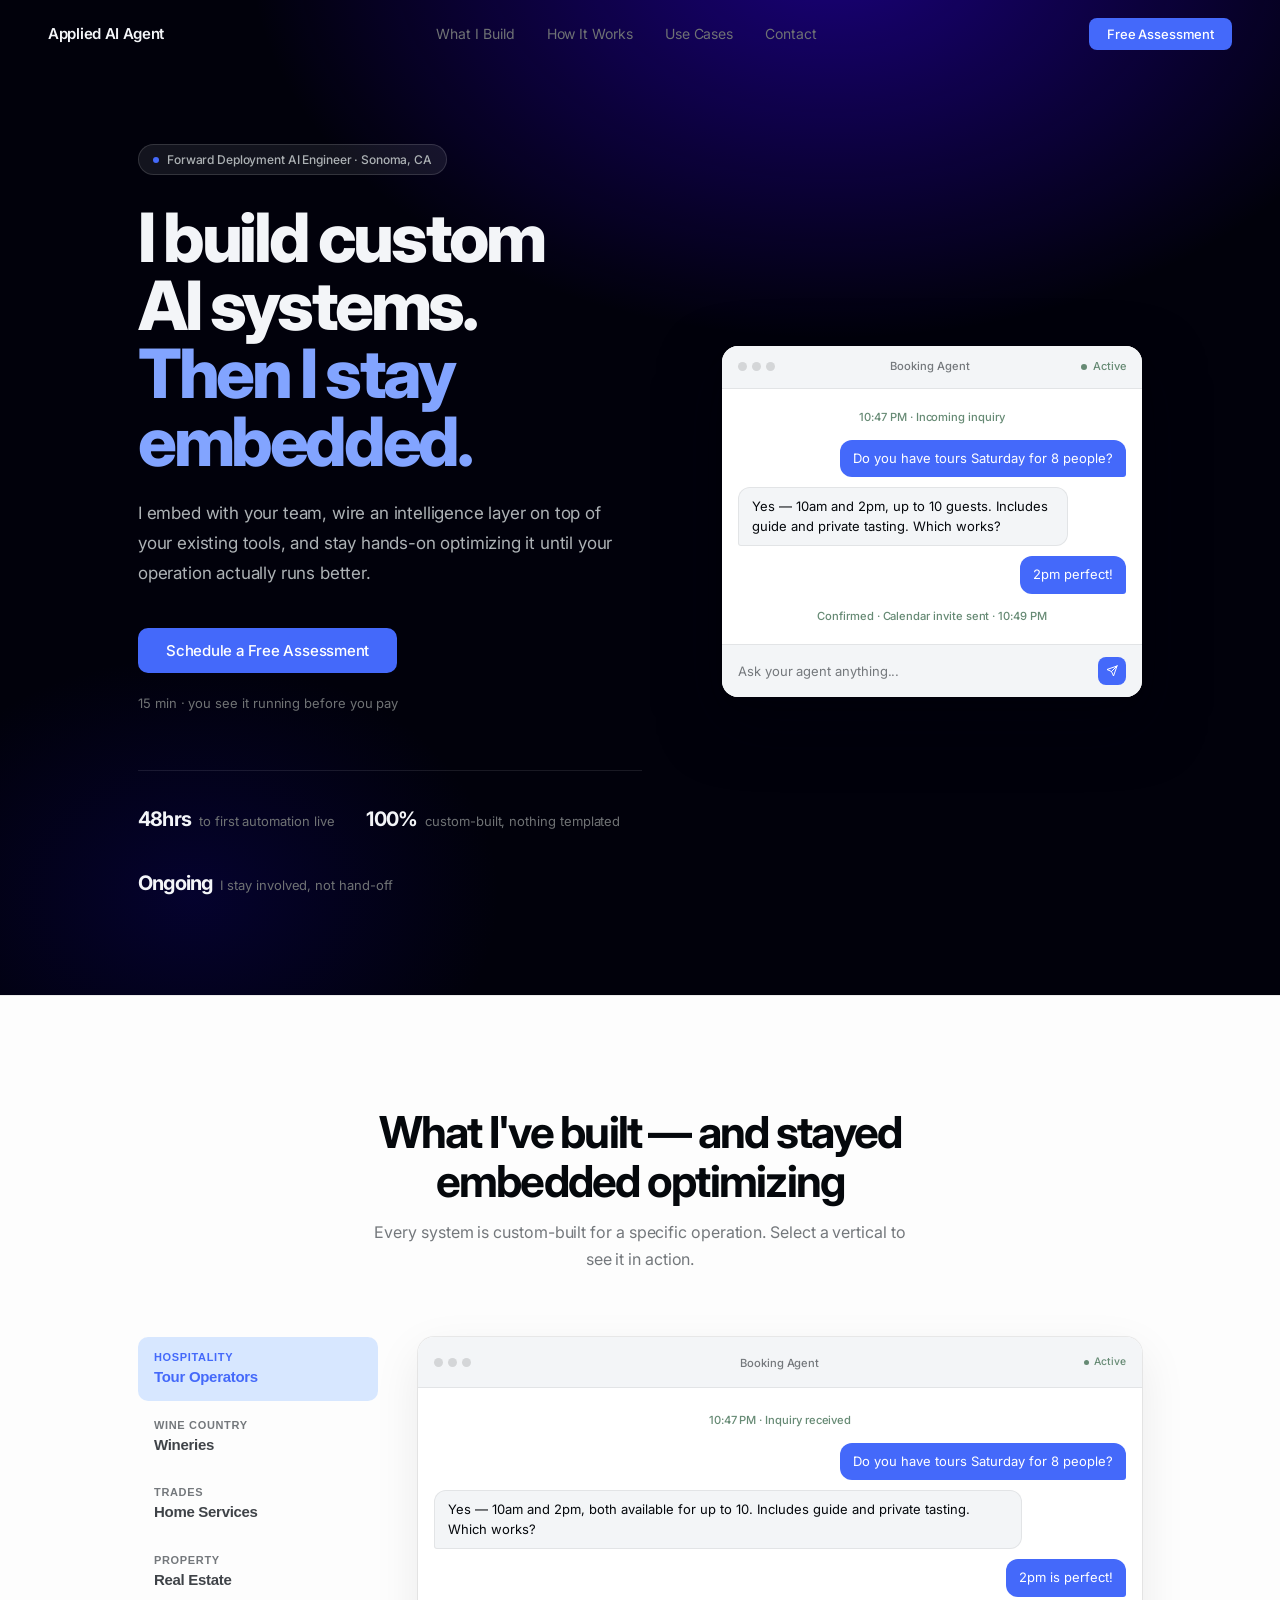
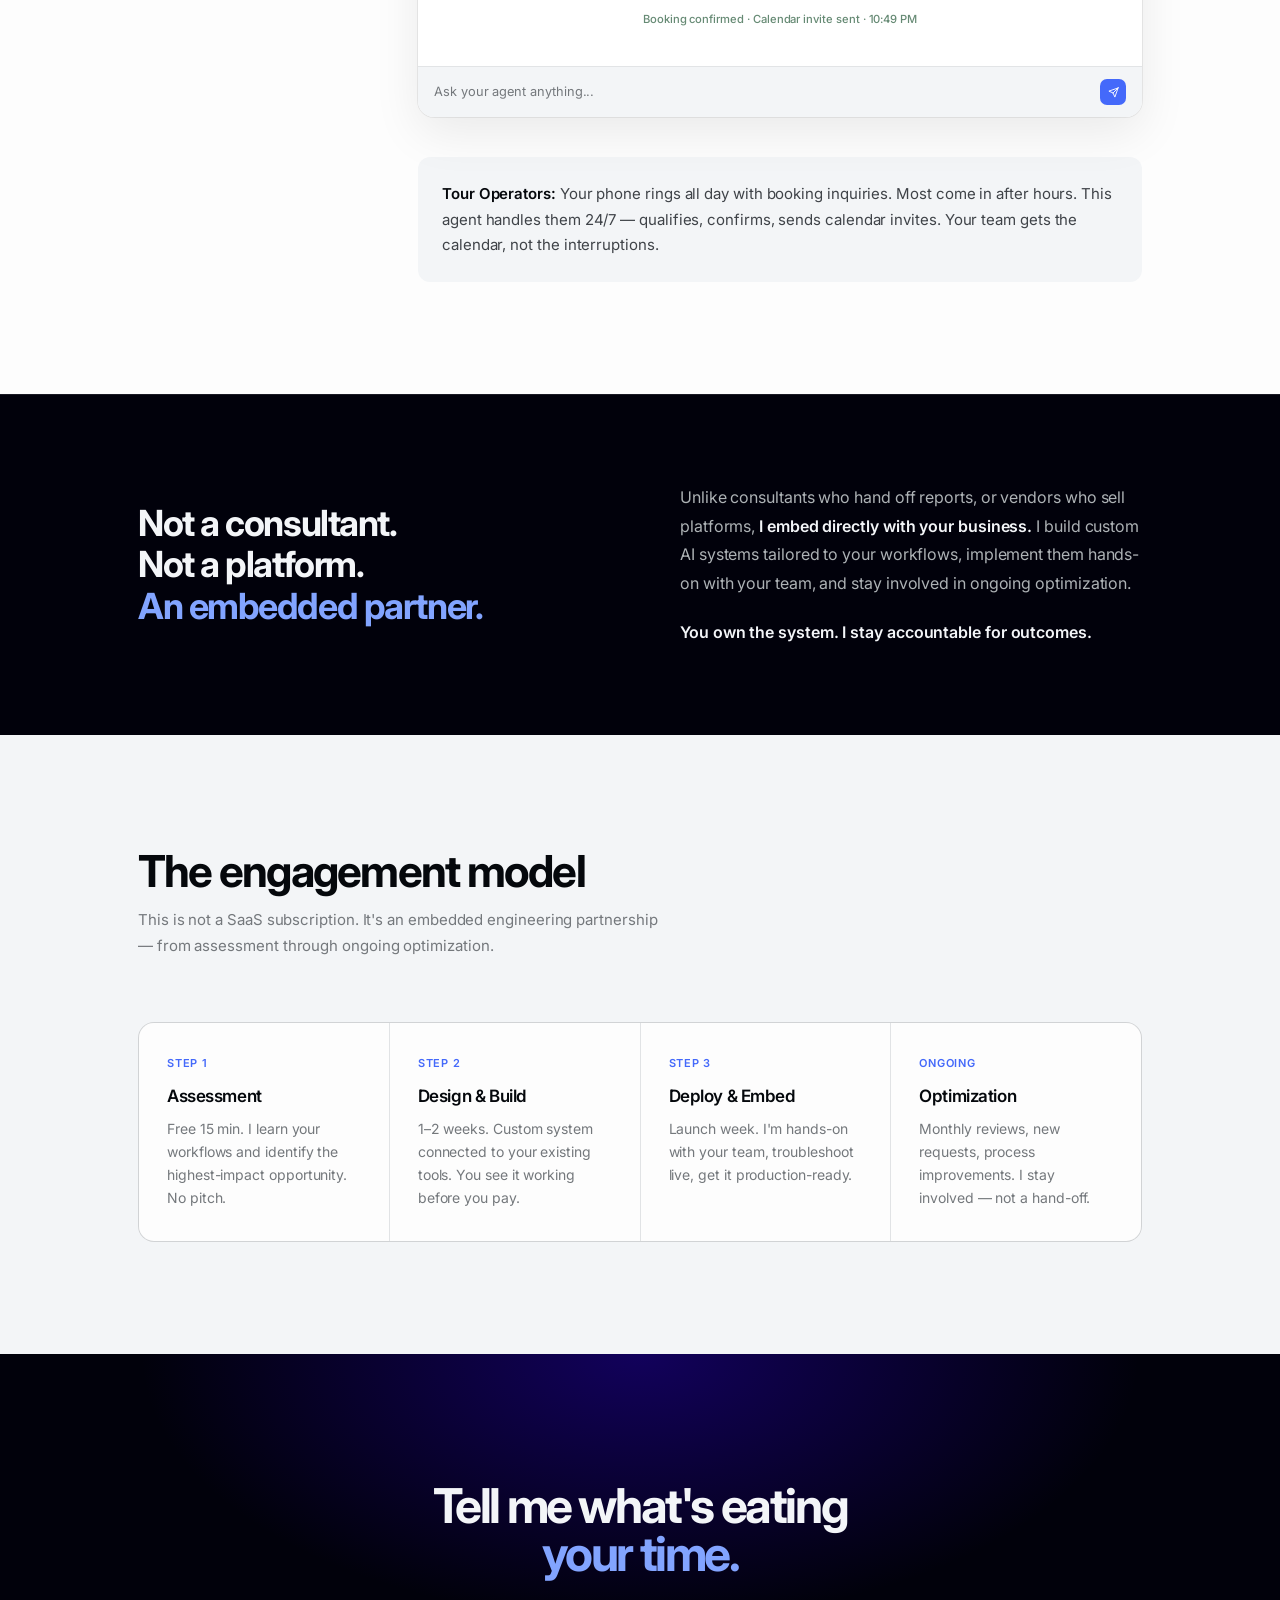
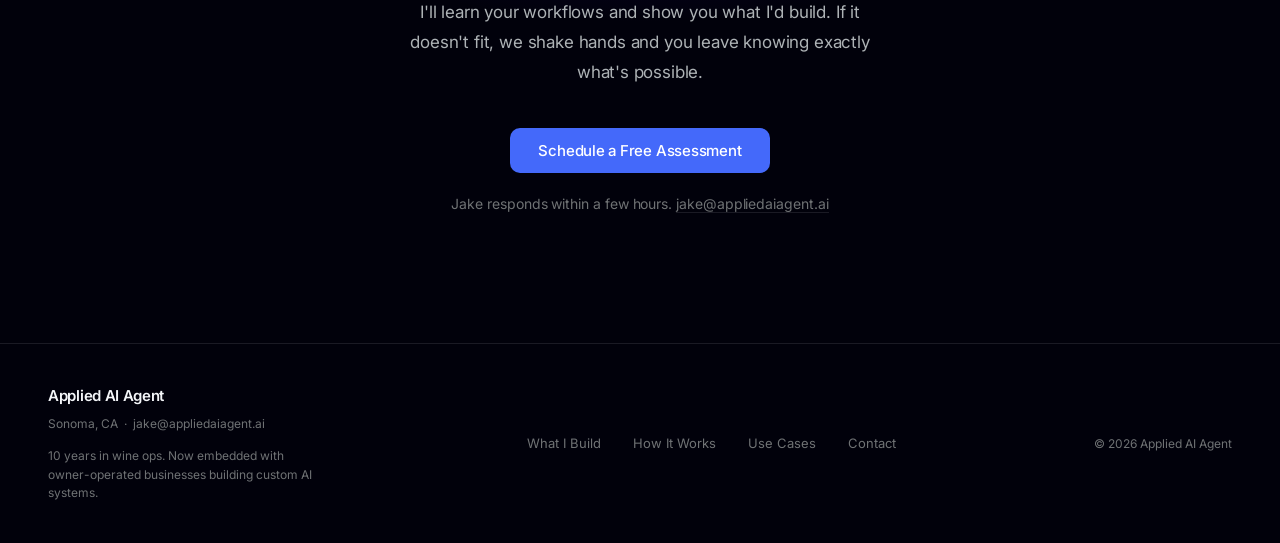
==== index.html @ f74718ee "Full redesign: Inter font, indigo gradient, interactive feature toggles - Drop Fraunces/Manrope enti" ====
<!DOCTYPE html>
<html lang="en">
<head>
    <meta charset="UTF-8">
    <meta name="viewport" content="width=device-width, initial-scale=1.0">
    <title>Applied AI Agent — Forward Deployment AI Engineer, Sonoma CA</title>
    <meta name="description" content="I embed with your business, build a custom AI intelligence layer on top of your existing tools, and stay hands-on optimizing it until your business runs better.">
    <link rel="preconnect" href="https://fonts.googleapis.com">
    <link rel="preconnect" href="https://fonts.gstatic.com" crossorigin>
    <link href="https://fonts.googleapis.com/css2?family=Inter:wght@300;400;500;600;700;800&display=swap" rel="stylesheet">
    <link rel="stylesheet" href="style.css">
    <style>

    /* ─── HERO LOAD ─── */
    @keyframes heroIn {
        from { opacity: 0; transform: translateY(8px); }
        to   { opacity: 1; transform: translateY(0); }
    }
    .hero-badge    { animation: heroIn 0.45s var(--ease-expo) 0.05s both; }
    .hero h1       { animation: heroIn 0.65s var(--ease-expo) 0.15s both; }
    .hero-sub      { animation: heroIn 0.55s var(--ease-expo) 0.28s both; }
    .hero-actions  { animation: heroIn 0.5s  var(--ease-expo) 0.42s both; }
    .hero-card     { animation: heroIn 0.7s  var(--ease-expo) 0.35s both; }

    /* ─── CHAT MSG ─── */
    @keyframes msgIn {
        from { opacity: 0; transform: translateY(6px); }
        to   { opacity: 1; transform: translateY(0); }
    }

    /* ─── HERO ─── */
    .hero {
        position: relative;
        overflow: hidden;
        min-height: 100vh;
        display: flex; align-items: center;
        padding: 9rem 0 6rem;
        background: var(--hero-bg);
    }
    /* Indigo radial glow — the gradient that gives depth */
    .hero::before {
        content: '';
        position: absolute; inset: 0; pointer-events: none;
        background:
            radial-gradient(ellipse 70% 60% at 65% -5%,
                oklch(38% 0.28 272 / 0.55) 0%,
                transparent 65%),
            radial-gradient(ellipse 40% 40% at 15% 90%,
                oklch(28% 0.18 268 / 0.30) 0%,
                transparent 60%);
    }
    .hero-inner {
        position: relative; z-index: 1;
        display: grid;
        grid-template-columns: 1fr 420px;
        gap: 5rem;
        align-items: center;
    }
    .hero-badge {
        display: inline-flex; align-items: center; gap: 0.5rem;
        background: oklch(97% 0.004 240 / 0.08);
        border: 1px solid oklch(97% 0.004 240 / 0.14);
        border-radius: 100px;
        padding: 0.3125rem 0.875rem;
        font-size: 0.75rem; font-weight: 500; letter-spacing: -0.01em;
        color: var(--text-light-mid);
        margin-bottom: 1.75rem;
        width: fit-content;
    }
    .badge-dot {
        width: 6px; height: 6px; border-radius: 50%;
        background: var(--accent); flex-shrink: 0;
    }
    .hero h1 {
        font-family: 'Inter', sans-serif;
        font-size: clamp(2.75rem, 5.5vw, 4.25rem);
        font-weight: 800; letter-spacing: -0.05em; line-height: 1.0;
        color: var(--text-light); text-wrap: balance;
        margin-bottom: 1.5rem;
    }
    .hero h1 span { color: oklch(75% 0.18 270); }
    .hero-sub {
        font-size: 1.0625rem; font-weight: 400; letter-spacing: -0.01em;
        color: var(--text-light-mid); max-width: 480px;
        line-height: 1.75; margin-bottom: 0;
    }
    .hero-actions {
        display: flex; align-items: center; gap: 1.25rem;
        flex-wrap: wrap; margin-top: 2.5rem;
    }
    .hero-note {
        font-size: 0.8125rem; color: var(--text-light-soft);
        letter-spacing: -0.005em;
    }
    .hero-divider {
        margin-top: 3.5rem; padding-top: 2rem;
        border-top: 1px solid var(--rule-dark);
        display: flex; align-items: center; gap: 2rem; flex-wrap: wrap;
    }
    .hero-stat {
        display: flex; align-items: baseline; gap: 0.5rem;
    }
    .hero-stat-num {
        font-size: 1.25rem; font-weight: 700; letter-spacing: -0.04em;
        color: var(--text-light);
    }
    .hero-stat-label {
        font-size: 0.8125rem; color: var(--text-light-soft);
        letter-spacing: -0.005em;
    }

    /* ─── HERO CARD ─── */
    .hero-card {
        background: #fff;
        border-radius: 16px;
        overflow: hidden;
        box-shadow:
            0 0 0 1px oklch(13% 0.012 255 / 0.08),
            0 24px 60px oklch(8% 0.04 275 / 0.5),
            0 8px 20px oklch(8% 0.04 275 / 0.3);
    }
    .hc-bar {
        background: var(--surface-alt);
        border-bottom: 1px solid var(--rule);
        padding: 0.75rem 1rem;
        display: flex; align-items: center; gap: 0.5rem;
    }
    .hc-dots { display: flex; gap: 5px; margin-right: 0.25rem; }
    .hc-dot {
        width: 9px; height: 9px; border-radius: 50%;
        background: var(--rule-md);
    }
    .hc-title { font-size: 0.7rem; font-weight: 500; color: var(--ink-soft); flex: 1; text-align: center; letter-spacing: -0.005em; }
    .hc-status { display: flex; align-items: center; gap: 0.375rem; font-size: 0.6875rem; font-weight: 500; color: var(--sage); }
    .hc-status-dot { width: 6px; height: 6px; border-radius: 50%; background: var(--sage); }
    .hc-messages {
        padding: 1rem; display: flex; flex-direction: column; gap: 0.625rem;
        min-height: 200px;
    }
    .hc-msg { display: flex; flex-direction: column; max-width: 85%; }
    .hc-msg--user { align-self: flex-end; align-items: flex-end; }
    .hc-msg--agent { align-self: flex-start; }
    .hc-msg--status { align-self: center; }
    .hc-bubble {
        padding: 0.5625rem 0.8125rem;
        font-size: 0.8125rem; line-height: 1.5; font-weight: 400;
    }
    .hc-msg--user .hc-bubble {
        background: var(--accent); color: #fff;
        border-radius: 12px 12px 3px 12px;
    }
    .hc-msg--agent .hc-bubble {
        background: var(--surface-alt); color: var(--ink);
        border: 1px solid var(--rule);
        border-radius: 12px 12px 12px 3px;
    }
    .hc-msg--status .hc-bubble {
        background: transparent; border: none; padding: 0.25rem 0;
        font-size: 0.7rem; color: var(--sage); font-weight: 500;
        letter-spacing: -0.005em;
    }
    .hc-ts { font-size: 0.65rem; color: var(--ink-soft); margin-top: 0.2rem; }
    .hc-input {
        border-top: 1px solid var(--rule);
        background: var(--surface-alt);
        padding: 0.75rem 1rem;
        display: flex; align-items: center; gap: 0.5rem;
    }
    .hc-input-field { flex: 1; font-size: 0.8125rem; color: var(--ink-soft); letter-spacing: -0.005em; }
    .hc-send {
        width: 28px; height: 28px; border-radius: 8px;
        background: var(--accent); display: flex; align-items: center; justify-content: center;
        border: none; cursor: pointer; flex-shrink: 0;
        transition: background 0.15s;
    }
    .hc-send:hover { background: var(--accent-hover); }
    .hc-send svg { width: 12px; height: 12px; fill: none; stroke: #fff; stroke-width: 2; stroke-linecap: round; stroke-linejoin: round; }

    /* Staggered message animation for hero card */
    .hero-card .hc-msg:nth-child(1) { animation: msgIn 0.4s var(--ease-expo) 0.8s both; }
    .hero-card .hc-msg:nth-child(2) { animation: msgIn 0.4s var(--ease-expo) 1.4s both; }
    .hero-card .hc-msg:nth-child(3) { animation: msgIn 0.4s var(--ease-expo) 2.0s both; }
    .hero-card .hc-msg:nth-child(4) { animation: msgIn 0.4s var(--ease-expo) 2.6s both; }
    .hero-card .hc-msg:nth-child(5) { animation: msgIn 0.4s var(--ease-expo) 3.1s both; }

    /* ─── FEATURE TOGGLES ─── */
    .features-section {
        background: var(--surface);
        padding: 7rem 0;
        border-top: 1px solid var(--rule);
    }
    .features-head {
        max-width: 560px; margin: 0 auto 4rem;
        text-align: center;
    }
    .features-head h2 { margin-bottom: 0.875rem; }
    .features-head p {
        font-size: 1rem; color: var(--ink-soft); line-height: 1.7;
        letter-spacing: -0.005em;
    }

    .features-layout {
        display: grid;
        grid-template-columns: 240px 1fr;
        gap: 2.5rem;
        align-items: start;
    }
    .features-tabs {
        display: flex; flex-direction: column; gap: 0.25rem;
        position: sticky; top: 7rem;
    }
    .feature-tab {
        display: flex; flex-direction: column;
        padding: 0.875rem 1rem;
        border-radius: 10px; border: none; background: transparent;
        cursor: pointer; text-align: left;
        transition: background 0.15s var(--ease-quart);
    }
    .feature-tab:hover { background: var(--surface-alt); }
    .feature-tab.active { background: var(--accent-light); }
    .ft-label {
        font-size: 0.6875rem; font-weight: 600; letter-spacing: 0.06em;
        text-transform: uppercase; color: var(--ink-soft);
        margin-bottom: 0.25rem;
        transition: color 0.15s;
    }
    .feature-tab.active .ft-label { color: var(--accent); }
    .ft-name {
        font-size: 0.9375rem; font-weight: 600; letter-spacing: -0.02em;
        color: var(--ink-mid); line-height: 1.3;
        transition: color 0.15s;
    }
    .feature-tab.active .ft-name { color: var(--accent); }

    .features-preview {
        position: relative;
        background: #fff;
        border-radius: 16px;
        overflow: hidden;
        box-shadow:
            0 0 0 1px var(--rule),
            0 16px 48px oklch(13% 0.012 255 / 0.08);
        min-height: 380px;
    }
    .fp-bar {
        background: var(--surface-alt);
        border-bottom: 1px solid var(--rule);
        padding: 0.75rem 1rem;
        display: flex; align-items: center; gap: 0.5rem;
    }
    .fp-dots { display: flex; gap: 5px; margin-right: 0.25rem; }
    .fp-dot { width: 9px; height: 9px; border-radius: 50%; background: var(--rule-md); }
    .fp-title-wrap { flex: 1; text-align: center; }
    .fp-title { font-size: 0.7rem; font-weight: 500; color: var(--ink-soft); letter-spacing: -0.005em; }
    .fp-live { display: flex; align-items: center; gap: 0.3rem; font-size: 0.65rem; font-weight: 500; color: var(--sage); }
    .fp-live-dot { width: 5px; height: 5px; border-radius: 50%; background: var(--sage); }

    .fp-panels { position: relative; }
    .fp-panel {
        opacity: 0; pointer-events: none;
        position: absolute; inset: 0;
        padding: 1.25rem 1rem;
        display: flex; flex-direction: column; gap: 0.625rem;
        transition: opacity 0.25s var(--ease-expo);
    }
    .fp-panel.active {
        opacity: 1; pointer-events: all;
        position: relative;
    }

    /* Messages inside panels */
    .fp-msg { display: flex; flex-direction: column; max-width: 85%; opacity: 0; }
    .fp-msg--user { align-self: flex-end; align-items: flex-end; }
    .fp-msg--agent { align-self: flex-start; }
    .fp-msg--status { align-self: center; max-width: 100%; }

    .fp-bubble {
        padding: 0.5625rem 0.8125rem;
        font-size: 0.8125rem; line-height: 1.5; font-weight: 400;
    }
    .fp-msg--user .fp-bubble {
        background: var(--accent); color: #fff;
        border-radius: 12px 12px 3px 12px;
    }
    .fp-msg--agent .fp-bubble {
        background: var(--surface-alt); color: var(--ink);
        border: 1px solid var(--rule);
        border-radius: 12px 12px 12px 3px;
    }
    .fp-msg--status .fp-bubble {
        background: transparent; border: none;
        padding: 0.25rem 0.5rem;
        font-size: 0.7rem; color: var(--sage); font-weight: 500;
        letter-spacing: -0.005em; text-align: center;
    }
    .fp-ts { font-size: 0.65rem; color: var(--ink-soft); margin-top: 0.2rem; }

    /* Stagger animation when panel becomes active */
    .fp-panel.active .fp-msg:nth-child(1) { animation: msgIn 0.35s var(--ease-expo) 0.05s both; }
    .fp-panel.active .fp-msg:nth-child(2) { animation: msgIn 0.35s var(--ease-expo) 0.45s both; }
    .fp-panel.active .fp-msg:nth-child(3) { animation: msgIn 0.35s var(--ease-expo) 0.85s both; }
    .fp-panel.active .fp-msg:nth-child(4) { animation: msgIn 0.35s var(--ease-expo) 1.25s both; }
    .fp-panel.active .fp-msg:nth-child(5) { animation: msgIn 0.35s var(--ease-expo) 1.65s both; }

    .fp-input {
        border-top: 1px solid var(--rule);
        background: var(--surface-alt);
        padding: 0.75rem 1rem;
        display: flex; align-items: center; gap: 0.5rem;
        position: absolute; bottom: 0; left: 0; right: 0;
    }
    .fp-input-field { flex: 1; font-size: 0.8rem; color: var(--ink-soft); letter-spacing: -0.005em; }
    .fp-send {
        width: 26px; height: 26px; border-radius: 7px;
        background: var(--accent); display: flex; align-items: center; justify-content: center;
        border: none; flex-shrink: 0;
    }
    .fp-send svg { width: 11px; height: 11px; fill: none; stroke: #fff; stroke-width: 2; stroke-linecap: round; stroke-linejoin: round; }

    .features-desc {
        margin-top: 2.5rem;
        padding: 1.5rem;
        background: var(--surface-alt);
        border-radius: 12px;
    }
    .features-desc p {
        font-size: 0.9375rem; color: var(--ink-mid); line-height: 1.7; letter-spacing: -0.005em;
    }
    .features-desc strong { color: var(--ink); font-weight: 600; }

    /* ─── POSITIONING ─── */
    .positioning-section {
        background: var(--dark);
        padding: 5.5rem 0;
        border-top: 1px solid var(--rule-dark);
    }
    .pos-inner {
        display: grid; grid-template-columns: 1fr 1fr;
        gap: 5rem; align-items: center;
    }
    .pos-left h2 {
        font-size: clamp(1.75rem, 3vw, 2.25rem);
        color: var(--text-light); letter-spacing: -0.04em; line-height: 1.15;
    }
    .pos-left h2 span { color: oklch(75% 0.18 270); }
    .pos-right p {
        font-size: 1rem; font-weight: 400; color: var(--text-light-mid);
        line-height: 1.8; letter-spacing: -0.005em; margin-bottom: 1.25rem;
    }
    .pos-right p:last-child { margin-bottom: 0; }
    .pos-right strong { color: var(--text-light); font-weight: 600; }

    /* ─── PROCESS ─── */
    .process-section {
        background: var(--surface-alt);
        padding: 7rem 0;
    }
    .process-head { max-width: 520px; margin-bottom: 4rem; }
    .process-head h2 { margin-bottom: 0.75rem; }
    .process-head p {
        font-size: 0.9375rem; color: var(--ink-soft); line-height: 1.7; letter-spacing: -0.005em;
    }
    .process-steps {
        display: grid; grid-template-columns: repeat(4, 1fr); gap: 1px;
        background: var(--rule);
        border: 1px solid var(--rule);
        border-radius: 16px; overflow: hidden;
    }
    .process-step {
        background: var(--surface);
        padding: 2rem 1.75rem;
        transition: background 0.2s;
    }
    .process-step:hover { background: var(--surface-warm); }
    .ps-phase {
        font-size: 0.6875rem; font-weight: 600; letter-spacing: 0.07em;
        text-transform: uppercase; color: var(--accent);
        margin-bottom: 0.75rem; display: block;
    }
    .ps-title {
        font-size: 1.0625rem; font-weight: 600; letter-spacing: -0.025em;
        color: var(--ink); line-height: 1.3; margin-bottom: 0.625rem;
    }
    .ps-desc {
        font-size: 0.875rem; color: var(--ink-soft); line-height: 1.65; letter-spacing: -0.005em;
    }

    /* ─── FINAL CTA ─── */
    .final-cta {
        position: relative; overflow: hidden;
        background: var(--hero-bg);
        padding: 8rem 0; text-align: center;
    }
    .final-cta::before {
        content: '';
        position: absolute; inset: 0; pointer-events: none;
        background: radial-gradient(ellipse 60% 70% at 50% 0%,
            oklch(35% 0.26 272 / 0.45) 0%, transparent 65%);
    }
    .final-cta-inner { position: relative; z-index: 1; }
    .final-cta h2 {
        color: var(--text-light);
        font-size: clamp(2rem, 4vw, 3rem);
        letter-spacing: -0.05em; line-height: 1.0;
        margin-bottom: 1.25rem;
    }
    .final-cta h2 span { color: oklch(75% 0.18 270); }
    .final-cta-sub {
        font-size: 1.0625rem; font-weight: 400; letter-spacing: -0.01em;
        color: var(--text-light-mid); max-width: 500px;
        margin: 0 auto 2.5rem; line-height: 1.75;
    }
    .final-cta-note {
        margin-top: 1.25rem; font-size: 0.875rem;
        color: var(--text-light-soft); letter-spacing: -0.005em;
    }
    .final-cta-note a {
        color: var(--text-light-soft); text-decoration: none;
        border-bottom: 1px solid var(--rule-dark);
        transition: color 0.15s, border-color 0.15s;
    }
    .final-cta-note a:hover { color: var(--text-light-mid); border-color: var(--text-light-mid); }

    /* ─── RESPONSIVE ─── */
    @media (max-width: 1024px) {
        .hero-inner { grid-template-columns: 1fr; gap: 3rem; }
        .hero-card { max-width: 480px; }
        .pos-inner { grid-template-columns: 1fr; gap: 2.5rem; }
        .process-steps { grid-template-columns: 1fr 1fr; }
        .features-layout { grid-template-columns: 1fr; }
        .features-tabs { flex-direction: row; flex-wrap: wrap; position: static; gap: 0.5rem; }
        .feature-tab { flex-direction: row; align-items: center; gap: 0.75rem; padding: 0.625rem 1rem; }
        .ft-label { margin-bottom: 0; }
    }
    @media (max-width: 768px) {
        .hero { padding: 7rem 0 4rem; min-height: auto; }
        .hero h1 { font-size: clamp(2.25rem, 9vw, 3rem); }
        .hero-actions { flex-direction: column; align-items: flex-start; gap: 1rem; }
        .hero-actions .btn-primary { width: 100%; justify-content: center; }
        .hero-divider { flex-direction: column; gap: 1rem; }
        .process-steps { grid-template-columns: 1fr; }
        .features-section, .process-section, .positioning-section, .final-cta { padding: 5rem 0; }
        .final-cta { padding: 5rem 0; }
        .pos-inner { gap: 2rem; }
    }
    @media (max-width: 480px) {
        .hero h1 { font-size: clamp(2rem, 8vw, 2.5rem); letter-spacing: -0.04em; }
        .features-preview { min-height: 320px; }
    }

    @media (prefers-reduced-motion: reduce) {
        .hc-msg, .fp-msg { opacity: 1 !important; animation: none !important; }
    }
    </style>
</head>
<body>

<!-- NAV -->
<nav id="nav" class="over-dark">
    <a href="index.html" class="logo">Applied AI Agent</a>
    <ul class="nav-links">
        <li><a href="#features">What I Build</a></li>
        <li><a href="#process">How It Works</a></li>
        <li><a href="work.html">Use Cases</a></li>
        <li><a href="contact.html">Contact</a></li>
    </ul>
    <button onclick="openModal()" class="btn-nav">Free Assessment</button>
    <button class="hamburger" id="hamburger" aria-label="Menu">
        <span></span><span></span><span></span>
    </button>
</nav>

<div class="mobile-menu" id="mobileMenu">
    <ul>
        <li><a href="#features">What I Build</a></li>
        <li><a href="#process">How It Works</a></li>
        <li><a href="work.html">Use Cases</a></li>
        <li><a href="contact.html">Contact</a></li>
    </ul>
    <button onclick="closeMobileMenu(); setTimeout(openModal, 350);" class="mobile-menu-cta">Schedule a Free Assessment</button>
</div>

<!-- DEMO MODAL -->
<div id="demoModal" class="modal-overlay">
    <div class="modal-backdrop" onclick="closeModal()"></div>
    <div class="modal-card">
        <button class="modal-close" onclick="closeModal()">×</button>
        <p class="modal-header-label">Free 15-Minute Assessment</p>
        <h3 class="modal-title">Tell me about your <em>operation.</em></h3>
        <p class="modal-sub">I'll learn your workflows, identify the highest-impact opportunity, and tell you exactly what I'd build. No pitch. No pressure.</p>
        <form id="modalForm">
            <input type="hidden" name="_replyto" value="jake@appliedaiagent.ai">
            <input type="hidden" name="_subject" value="New assessment request — Applied AI Agent">
            <div class="form-row">
                <div class="form-group">
                    <label>First Name</label>
                    <input type="text" name="first_name" placeholder="First name" autocomplete="given-name">
                </div>
                <div class="form-group">
                    <label>Last Name</label>
                    <input type="text" name="last_name" placeholder="Last name" autocomplete="family-name">
                </div>
            </div>
            <div class="form-group">
                <label>Business Email</label>
                <input type="email" name="email" placeholder="you@yourbusiness.com" autocomplete="email" required>
            </div>
            <div class="form-group">
                <label>Business Name</label>
                <input type="text" name="business" placeholder="Your Business" autocomplete="organization">
            </div>
            <div class="form-group">
                <label>Industry</label>
                <select name="industry">
                    <option value="" disabled selected>Select your industry</option>
                    <option>Winery / Tasting Room</option>
                    <option>Wine Tour Operator</option>
                    <option>Vineyard / Estate</option>
                    <option>Hospitality / Hotel</option>
                    <option>Restaurant / Bar</option>
                    <option>Home Services</option>
                    <option>Real Estate</option>
                    <option>Legal / Professional Services</option>
                    <option>Other</option>
                </select>
            </div>
            <div class="form-group" style="margin-bottom:1.25rem;">
                <label>What's eating your time right now?</label>
                <textarea name="message" placeholder="Follow-ups, bookings, scheduling — tell me what you wish you didn't have to deal with..." rows="3"></textarea>
            </div>
            <button type="button" class="btn-submit" onclick="submitModal()">Schedule My Free Assessment</button>
        </form>
        <div class="modal-success" id="modalSuccess">
            <p class="modal-title" style="text-align:center;">Message received.</p>
            <p class="modal-sub" style="text-align:center;margin-bottom:0;">Jake will be in touch within a few hours.</p>
        </div>
    </div>
</div>

<button class="float-btn" id="floatBtn" onclick="openModal()">Free Assessment</button>

<!-- ══════════════════════════════ HERO ══════════════════════════════ -->
<section class="hero" id="home">
    <div class="container">
        <div class="hero-inner">

            <!-- Left: Copy -->
            <div>
                <div class="hero-badge">
                    <span class="badge-dot"></span>
                    Forward Deployment AI Engineer · Sonoma, CA
                </div>
                <h1>I build custom AI systems.<br><span>Then I stay embedded.</span></h1>
                <p class="hero-sub">I embed with your team, wire an intelligence layer on top of your existing tools, and stay hands-on optimizing it until your operation actually runs better.</p>
                <div class="hero-actions">
                    <button onclick="openModal()" class="btn-primary">Schedule a Free Assessment</button>
                    <span class="hero-note">15 min · you see it running before you pay</span>
                </div>
                <div class="hero-divider">
                    <div class="hero-stat">
                        <span class="hero-stat-num">48hrs</span>
                        <span class="hero-stat-label">to first automation live</span>
                    </div>
                    <div class="hero-stat">
                        <span class="hero-stat-num">100%</span>
                        <span class="hero-stat-label">custom-built, nothing templated</span>
                    </div>
                    <div class="hero-stat">
                        <span class="hero-stat-num">Ongoing</span>
                        <span class="hero-stat-label">I stay involved, not hand-off</span>
                    </div>
                </div>
            </div>

            <!-- Right: Live agent card -->
            <div class="hero-card">
                <div class="hc-bar">
                    <div class="hc-dots">
                        <div class="hc-dot"></div>
                        <div class="hc-dot"></div>
                        <div class="hc-dot"></div>
                    </div>
                    <span class="hc-title">Booking Agent</span>
                    <div class="hc-status">
                        <span class="hc-status-dot"></span>
                        Active
                    </div>
                </div>
                <div class="hc-messages">
                    <div class="hc-msg hc-msg--status">
                        <div class="hc-bubble">10:47 PM · Incoming inquiry</div>
                    </div>
                    <div class="hc-msg hc-msg--user">
                        <div class="hc-bubble">Do you have tours Saturday for 8 people?</div>
                    </div>
                    <div class="hc-msg hc-msg--agent">
                        <div class="hc-bubble">Yes — 10am and 2pm, up to 10 guests. Includes guide and private tasting. Which works?</div>
                    </div>
                    <div class="hc-msg hc-msg--user">
                        <div class="hc-bubble">2pm perfect!</div>
                    </div>
                    <div class="hc-msg hc-msg--status">
                        <div class="hc-bubble">Confirmed · Calendar invite sent · 10:49 PM</div>
                    </div>
                </div>
                <div class="hc-input">
                    <span class="hc-input-field">Ask your agent anything...</span>
                    <button class="hc-send" aria-label="Send">
                        <svg viewBox="0 0 24 24"><line x1="22" y1="2" x2="11" y2="13"/><polygon points="22 2 15 22 11 13 2 9 22 2"/></svg>
                    </button>
                </div>
            </div>

        </div>
    </div>
</section>

<!-- ══════════════════════════════ FEATURE TOGGLES ══════════════════════════════ -->
<section class="features-section" id="features">
    <div class="container">
        <div class="features-head fade">
            <h2>What I've built — and stayed embedded optimizing</h2>
            <p>Every system is custom-built for a specific operation. Select a vertical to see it in action.</p>
        </div>

        <div class="features-layout">
            <!-- Tabs -->
            <div class="features-tabs">
                <button class="feature-tab active" data-panel="tour" onclick="switchPanel('tour', this)">
                    <span class="ft-label">Hospitality</span>
                    <span class="ft-name">Tour Operators</span>
                </button>
                <button class="feature-tab" data-panel="winery" onclick="switchPanel('winery', this)">
                    <span class="ft-label">Wine Country</span>
                    <span class="ft-name">Wineries</span>
                </button>
                <button class="feature-tab" data-panel="hvac" onclick="switchPanel('hvac', this)">
                    <span class="ft-label">Trades</span>
                    <span class="ft-name">Home Services</span>
                </button>
                <button class="feature-tab" data-panel="realestate" onclick="switchPanel('realestate', this)">
                    <span class="ft-label">Property</span>
                    <span class="ft-name">Real Estate</span>
                </button>
            </div>

            <!-- Preview window -->
            <div>
                <div class="features-preview">
                    <div class="fp-bar">
                        <div class="fp-dots">
                            <div class="fp-dot"></div>
                            <div class="fp-dot"></div>
                            <div class="fp-dot"></div>
                        </div>
                        <div class="fp-title-wrap">
                            <span class="fp-title" id="fp-title">Booking Agent</span>
                        </div>
                        <div class="fp-live">
                            <span class="fp-live-dot"></span>
                            Active
                        </div>
                    </div>

                    <div class="fp-panels" style="min-height:300px; padding-bottom:3.5rem;">

                        <!-- Tour panel -->
                        <div class="fp-panel active" id="panel-tour">
                            <div class="fp-msg fp-msg--status">
                                <div class="fp-bubble">10:47 PM · Inquiry received</div>
                            </div>
                            <div class="fp-msg fp-msg--user">
                                <div class="fp-bubble">Do you have tours Saturday for 8 people?</div>
                            </div>
                            <div class="fp-msg fp-msg--agent">
                                <div class="fp-bubble">Yes — 10am and 2pm, both available for up to 10. Includes guide and private tasting. Which works?</div>
                            </div>
                            <div class="fp-msg fp-msg--user">
                                <div class="fp-bubble">2pm is perfect!</div>
                            </div>
                            <div class="fp-msg fp-msg--status">
                                <div class="fp-bubble">Booking confirmed · Calendar invite sent · 10:49 PM</div>
                            </div>
                        </div>

                        <!-- Winery panel -->
                        <div class="fp-panel" id="panel-winery">
                            <div class="fp-msg fp-msg--status">
                                <div class="fp-bubble">Saturday 5:00 PM · 47 visitors · Tasting room closes</div>
                            </div>
                            <div class="fp-msg fp-msg--agent">
                                <div class="fp-bubble">Hi Sarah — thanks for visiting us yesterday. The Pinot you loved is available to ship, and if you join the club this week your first shipment is on us.</div>
                            </div>
                            <div class="fp-msg fp-msg--status">
                                <div class="fp-bubble">Sunday 8:12 PM · Opened · Wine club link clicked</div>
                            </div>
                            <div class="fp-msg fp-msg--status">
                                <div class="fp-bubble">47 sent · 31 opened · 9 club signups · 0 sent by you</div>
                            </div>
                        </div>

                        <!-- HVAC panel -->
                        <div class="fp-panel" id="panel-hvac">
                            <div class="fp-msg fp-msg--status">
                                <div class="fp-bubble">11:04 PM · Incoming call · 742 Oak Lane</div>
                            </div>
                            <div class="fp-msg fp-msg--agent">
                                <div class="fp-bubble">Hi, I'm with the service team. Can you describe what's happening?</div>
                            </div>
                            <div class="fp-msg fp-msg--user">
                                <div class="fp-bubble">AC is totally out upstairs. It's 88 degrees in here.</div>
                            </div>
                            <div class="fp-msg fp-msg--status">
                                <div class="fp-bubble">Dispatcher notified · Full context attached · 4 min response</div>
                            </div>
                        </div>

                        <!-- Real estate panel -->
                        <div class="fp-panel" id="panel-realestate">
                            <div class="fp-msg fp-msg--status">
                                <div class="fp-bubble">Sunday 9:47 PM · New form: "3BR under $800k, Sonoma"</div>
                            </div>
                            <div class="fp-msg fp-msg--agent">
                                <div class="fp-bubble">Hi! Quick question — are you looking to buy in the next 30 days or still exploring?</div>
                            </div>
                            <div class="fp-msg fp-msg--user">
                                <div class="fp-bubble">Actively looking. Pre-approved at $750k.</div>
                            </div>
                            <div class="fp-msg fp-msg--status">
                                <div class="fp-bubble">Qualified · Agent briefed · Monday 8:00 AM meeting booked</div>
                            </div>
                        </div>

                    </div>

                    <div class="fp-input">
                        <span class="fp-input-field">Ask your agent anything...</span>
                        <div class="fp-send">
                            <svg viewBox="0 0 24 24"><line x1="22" y1="2" x2="11" y2="13"/><polygon points="22 2 15 22 11 13 2 9 22 2"/></svg>
                        </div>
                    </div>
                </div>

                <div class="features-desc fade">
                    <p id="features-desc-text"><strong>Tour Operators:</strong> Your phone rings all day with booking inquiries. Most come in after hours. This agent handles them 24/7 — qualifies, confirms, sends calendar invites. Your team gets the calendar, not the interruptions.</p>
                </div>
            </div>
        </div>
    </div>
</section>

<!-- ══════════════════════════════ POSITIONING ══════════════════════════════ -->
<section class="positioning-section">
    <div class="container">
        <div class="pos-inner">
            <div class="pos-left fade">
                <h2>Not a consultant.<br>Not a platform.<br><span>An embedded partner.</span></h2>
            </div>
            <div class="pos-right fade">
                <p>Unlike consultants who hand off reports, or vendors who sell platforms, <strong>I embed directly with your business.</strong> I build custom AI systems tailored to your workflows, implement them hands-on with your team, and stay involved in ongoing optimization.</p>
                <p><strong>You own the system. I stay accountable for outcomes.</strong></p>
            </div>
        </div>
    </div>
</section>

<!-- ══════════════════════════════ PROCESS ══════════════════════════════ -->
<section class="process-section" id="process">
    <div class="container">
        <div class="process-head fade">
            <h2>The engagement model</h2>
            <p>This is not a SaaS subscription. It's an embedded engineering partnership — from assessment through ongoing optimization.</p>
        </div>
        <div class="process-steps fade">
            <div class="process-step">
                <span class="ps-phase">Step 1</span>
                <p class="ps-title">Assessment</p>
                <p class="ps-desc">Free 15 min. I learn your workflows and identify the highest-impact opportunity. No pitch.</p>
            </div>
            <div class="process-step">
                <span class="ps-phase">Step 2</span>
                <p class="ps-title">Design &amp; Build</p>
                <p class="ps-desc">1–2 weeks. Custom system connected to your existing tools. You see it working before you pay.</p>
            </div>
            <div class="process-step">
                <span class="ps-phase">Step 3</span>
                <p class="ps-title">Deploy &amp; Embed</p>
                <p class="ps-desc">Launch week. I'm hands-on with your team, troubleshoot live, get it production-ready.</p>
            </div>
            <div class="process-step">
                <span class="ps-phase">Ongoing</span>
                <p class="ps-title">Optimization</p>
                <p class="ps-desc">Monthly reviews, new requests, process improvements. I stay involved — not a hand-off.</p>
            </div>
        </div>
    </div>
</section>

<!-- ══════════════════════════════ FINAL CTA ══════════════════════════════ -->
<section class="final-cta">
    <div class="container">
        <div class="final-cta-inner">
            <h2 class="fade">Tell me what's eating<br><span>your time.</span></h2>
            <p class="final-cta-sub fade">I'll learn your workflows and show you what I'd build. If it doesn't fit, we shake hands and you leave knowing exactly what's possible.</p>
            <button onclick="openModal()" class="btn-primary fade">Schedule a Free Assessment</button>
            <p class="final-cta-note fade">Jake responds within a few hours. <a href="mailto:jake@appliedaiagent.ai">jake@appliedaiagent.ai</a></p>
        </div>
    </div>
</section>

<!-- FOOTER -->
<footer>
    <div class="footer-brand">
        <a href="index.html" class="footer-logo">Applied AI Agent</a>
        <span class="footer-location">Sonoma, CA &nbsp;·&nbsp; <a href="mailto:jake@appliedaiagent.ai" style="color:inherit;text-decoration:none;">jake@appliedaiagent.ai</a></span>
        <p style="font-size:0.75rem;color:var(--text-light-soft);margin-top:0.625rem;max-width:280px;line-height:1.55;">10 years in wine ops. Now embedded with owner-operated businesses building custom AI systems.</p>
    </div>
    <nav class="footer-links">
        <a href="#features">What I Build</a>
        <a href="#process">How It Works</a>
        <a href="work.html">Use Cases</a>
        <a href="contact.html">Contact</a>
    </nav>
    <p class="footer-copy">© 2026 Applied AI Agent</p>
</footer>

<script src="main.js"></script>
<script>
// ── FEATURE PANEL SWITCHER ──
const panelDescriptions = {
    tour: '<strong>Tour Operators:</strong> Your phone rings all day with booking inquiries. Most come in after hours. This agent handles them 24/7 — qualifies, confirms, sends calendar invites. Your team gets the calendar, not the interruptions.',
    winery: '<strong>Wineries:</strong> 47 visitors on Saturday. 0 follow-ups sent by Monday. This agent sends personalized thank-yous and wine club pitches Sunday evening — for every visitor, in your voice. You were home by 6.',
    hvac: '<strong>Home Services:</strong> A homeowner calls at 11pm with no AC. Your voicemail picks up. This agent answers, collects service details, triages urgency, and routes your dispatcher with full context. Zero missed calls.',
    realestate: '<strong>Real Estate:</strong> A buyer submits a form Sunday night. By Monday they\'ve gone elsewhere. This agent responds in 2 minutes, qualifies the lead, and has your agent briefed by 8am Monday.'
};

const panelTitles = {
    tour: 'Booking Agent',
    winery: 'Follow-Up Agent',
    hvac: 'Call Routing Agent',
    realestate: 'Lead Nurture Agent'
};

function switchPanel(id, tabEl) {
    // Update tabs
    document.querySelectorAll('.feature-tab').forEach(t => t.classList.remove('active'));
    tabEl.classList.add('active');

    // Update panels — remove active, then set new active (triggers CSS animation)
    document.querySelectorAll('.fp-panel').forEach(p => {
        p.classList.remove('active');
        // Reset msg opacity so animation replays
        p.querySelectorAll('.fp-msg').forEach(m => {
            m.style.animation = 'none';
            m.style.opacity = '0';
        });
    });

    const panel = document.getElementById('panel-' + id);
    if (panel) {
        // Brief delay so removing 'active' is processed before re-adding
        requestAnimationFrame(() => {
            requestAnimationFrame(() => {
                // Re-enable animation
                panel.querySelectorAll('.fp-msg').forEach(m => {
                    m.style.animation = '';
                    m.style.opacity = '';
                });
                panel.classList.add('active');
            });
        });
    }

    // Update title and description
    document.getElementById('fp-title').textContent = panelTitles[id] || 'Agent';
    document.getElementById('features-desc-text').innerHTML = panelDescriptions[id] || '';
}
</script>
</body>
</html>
---- style.css ----
/* Applied AI Agent — Design System v3 */

*, *::before, *::after { box-sizing: border-box; margin: 0; padding: 0; }

/* ─────────────────────────────────────────
   TOKENS
───────────────────────────────────────── */
:root {
  /* Hero / dark surfaces */
  --hero-bg:          oklch(8% 0.04 275);
  --hero-mid:         oklch(14% 0.10 272);
  --dark:             oklch(8% 0.04 275);
  --dark-mid:         oklch(13% 0.07 272);

  /* Surfaces */
  --surface:          oklch(99.5% 0 0);
  --surface-alt:      oklch(97% 0.003 240);
  --surface-warm:     oklch(96% 0.005 240);

  /* Text on light */
  --ink:              oklch(13% 0.012 255);
  --ink-mid:          oklch(38% 0.010 255);
  --ink-soft:         oklch(57% 0.008 255);

  /* Text on dark */
  --text-light:       oklch(97% 0.004 240);
  --text-light-mid:   oklch(76% 0.007 240);
  --text-light-soft:  oklch(55% 0.005 240);

  /* Accent — indigo */
  --accent:           oklch(58% 0.22 268);
  --accent-hover:     oklch(52% 0.22 268);
  --accent-muted:     oklch(58% 0.22 268 / 0.12);
  --accent-light:     oklch(93% 0.06 268);

  /* Sage (kept for subtle status indicators) */
  --sage:             oklch(60% 0.052 158);
  --sage-light:       oklch(88% 0.028 158);

  /* Rules */
  --rule:             oklch(13% 0.012 255 / 0.07);
  --rule-md:          oklch(13% 0.012 255 / 0.13);
  --rule-dark:        oklch(97% 0.004 240 / 0.10);

  /* Easing */
  --ease-expo:        cubic-bezier(0.16, 1, 0.3, 1);
  --ease-quart:       cubic-bezier(0.25, 1, 0.5, 1);
}

/* ─────────────────────────────────────────
   BASE
───────────────────────────────────────── */
html { scroll-behavior: smooth; }

body {
  background: var(--surface);
  color: var(--ink);
  font-family: 'Inter', system-ui, -apple-system, sans-serif;
  font-size: 16px;
  font-weight: 400;
  line-height: 1.6;
  -webkit-font-smoothing: antialiased;
  overflow-x: hidden;
}

/* ─────────────────────────────────────────
   CONTAINER
───────────────────────────────────────── */
.container {
  width: 100%;
  max-width: 1100px;
  margin: 0 auto;
  padding: 0 3rem;
}
@media (max-width: 1024px) { .container { padding: 0 2.5rem; } }
@media (max-width: 768px)  { .container { padding: 0 1.5rem; } }

/* ─────────────────────────────────────────
   NAV
───────────────────────────────────────── */
nav#nav {
  position: fixed; top: 0; left: 0; right: 0; z-index: 200;
  display: flex; align-items: center; justify-content: space-between;
  padding: 1.125rem 3rem;
  transition: background 0.3s var(--ease-expo),
              border-color 0.3s var(--ease-expo),
              box-shadow 0.3s var(--ease-expo);
  border-bottom: 1px solid transparent;
}
.logo {
  font-family: 'Inter', sans-serif; font-weight: 600; font-size: 0.9375rem;
  letter-spacing: -0.02em; color: var(--nav-logo, var(--text-light));
  text-decoration: none; transition: color 0.2s; white-space: nowrap;
}
.nav-links { display: flex; align-items: center; gap: 2rem; list-style: none; }
.nav-links a {
  font-size: 0.875rem; font-weight: 400; letter-spacing: -0.005em;
  color: var(--nav-text, var(--text-light-soft));
  text-decoration: none; transition: color 0.15s;
}
.nav-links a:hover { color: var(--nav-logo, var(--text-light)); }
.nav-links a.active { color: var(--accent); font-weight: 500; }

.btn-nav {
  font-family: 'Inter', sans-serif; font-size: 0.8125rem; font-weight: 500;
  background: var(--accent); color: #fff;
  padding: 0.5rem 1.125rem; border-radius: 8px;
  border: none; cursor: pointer; letter-spacing: -0.01em;
  transition: background 0.15s, box-shadow 0.15s, transform 0.15s;
}
.btn-nav:hover {
  background: var(--accent-hover);
  box-shadow: 0 4px 16px var(--accent-muted);
  transform: translateY(-1px);
}

nav#nav.over-dark {
  background: transparent;
  --nav-text: var(--text-light-soft);
  --nav-logo: var(--text-light);
}
nav#nav.over-light {
  background: rgba(255, 255, 255, 0.95);
  backdrop-filter: blur(20px);
  border-bottom-color: var(--rule);
  box-shadow: 0 1px 0 var(--rule);
  --nav-text:  var(--ink-soft);
  --nav-logo:  var(--ink);
}

/* ─────────────────────────────────────────
   HAMBURGER + MOBILE MENU
───────────────────────────────────────── */
.hamburger {
  display: none; flex-direction: column; gap: 5px;
  background: none; border: none; cursor: pointer; padding: 4px; z-index: 300;
}
.hamburger span {
  display: block; width: 22px; height: 1.5px;
  background: var(--nav-logo, var(--text-light)); transition: all 0.3s;
}
.hamburger.open span:nth-child(1) { transform: translateY(6.5px) rotate(45deg); }
.hamburger.open span:nth-child(2) { opacity: 0; }
.hamburger.open span:nth-child(3) { transform: translateY(-6.5px) rotate(-45deg); }

.mobile-menu {
  display: none; position: fixed; top: 0; left: 0; right: 0;
  background: var(--dark); z-index: 150;
  padding: 5.5rem 1.5rem 2.5rem;
  transform: translateY(-100%); transition: transform 0.35s var(--ease-expo);
  border-bottom: 1px solid var(--rule-dark);
}
.mobile-menu.open { transform: translateY(0); }
.mobile-menu ul { list-style: none; margin-bottom: 2rem; }
.mobile-menu ul li { border-bottom: 1px solid var(--rule-dark); }
.mobile-menu ul li a {
  display: block; padding: 1rem 0;
  font-size: 1.25rem; font-weight: 500; letter-spacing: -0.02em;
  color: var(--text-light); text-decoration: none;
}
.mobile-menu-cta {
  background: var(--accent); color: #fff; display: block;
  text-align: center; padding: 0.875rem; border-radius: 10px;
  font-size: 0.9375rem; font-weight: 500; letter-spacing: -0.01em;
  border: none; cursor: pointer; width: 100%;
}

/* ─────────────────────────────────────────
   TYPOGRAPHY
───────────────────────────────────────── */
h2 {
  font-family: 'Inter', sans-serif;
  font-size: clamp(2rem, 3.5vw, 2.75rem);
  font-weight: 700; letter-spacing: -0.04em; line-height: 1.1;
  color: var(--ink); text-wrap: balance;
}
h3 {
  font-family: 'Inter', sans-serif;
  font-size: clamp(1.125rem, 1.75vw, 1.375rem);
  font-weight: 600; letter-spacing: -0.025em; line-height: 1.25;
  color: var(--ink);
}

/* ─────────────────────────────────────────
   BUTTONS
───────────────────────────────────────── */
.btn-primary {
  display: inline-flex; align-items: center; gap: 0.5rem;
  background: var(--accent); color: #fff;
  padding: 0.8125rem 1.75rem; border-radius: 10px;
  font-family: 'Inter', sans-serif; font-size: 0.9375rem; font-weight: 500;
  letter-spacing: -0.015em;
  border: none; cursor: pointer; text-decoration: none;
  transition: background 0.15s var(--ease-quart),
              box-shadow 0.15s var(--ease-quart),
              transform 0.15s var(--ease-quart);
}
.btn-primary:hover {
  background: var(--accent-hover);
  box-shadow: 0 8px 24px var(--accent-muted);
  transform: translateY(-2px);
}
.btn-primary:active { transform: translateY(0); }

.btn-secondary {
  display: inline-flex; align-items: center;
  background: transparent; color: var(--text-light-mid);
  padding: 0.8125rem 1.75rem; border-radius: 10px;
  border: 1px solid var(--rule-dark);
  font-family: 'Inter', sans-serif; font-size: 0.9375rem; font-weight: 400;
  letter-spacing: -0.01em; cursor: pointer; text-decoration: none;
  transition: border-color 0.15s, color 0.15s, background 0.15s;
}
.btn-secondary:hover {
  border-color: var(--text-light-soft);
  color: var(--text-light);
  background: oklch(97% 0.004 240 / 0.06);
}

/* Legacy aliases */
.btn-gold { display: inline-flex; align-items: center; background: var(--accent); color: #fff; padding: 0.8125rem 1.75rem; border-radius: 10px; font-family: 'Inter', sans-serif; font-size: 0.9375rem; font-weight: 500; letter-spacing: -0.015em; border: none; cursor: pointer; transition: background 0.15s, box-shadow 0.15s, transform 0.15s; }
.btn-gold:hover { background: var(--accent-hover); box-shadow: 0 8px 24px var(--accent-muted); transform: translateY(-2px); }

/* ─────────────────────────────────────────
   FLOATING BUTTON
───────────────────────────────────────── */
.float-btn {
  position: fixed; bottom: 2rem; right: 2rem; z-index: 100;
  background: var(--ink); color: var(--text-light);
  padding: 0.75rem 1.25rem; border-radius: 10px;
  font-family: 'Inter', sans-serif; font-size: 0.8125rem; font-weight: 500;
  letter-spacing: -0.01em; border: none; cursor: pointer;
  opacity: 0; transform: translateY(8px);
  transition: opacity 0.4s var(--ease-expo),
              transform 0.4s var(--ease-expo),
              background 0.15s;
  pointer-events: none;
  box-shadow: 0 4px 20px oklch(13% 0.012 255 / 0.2);
}
.float-btn.visible { opacity: 1; transform: none; pointer-events: auto; }
.float-btn:hover { background: var(--dark-mid); }

/* ─────────────────────────────────────────
   FOCUS RINGS
───────────────────────────────────────── */
:focus-visible { outline: 2px solid var(--accent); outline-offset: 2px; }

/* ─────────────────────────────────────────
   MODAL
───────────────────────────────────────── */
.modal-overlay {
  display: none; position: fixed; inset: 0; z-index: 500;
  align-items: center; justify-content: center; padding: 1.5rem;
}
.modal-overlay.open { display: flex; }
.modal-backdrop {
  position: absolute; inset: 0;
  background: oklch(8% 0.04 275 / 0.85); backdrop-filter: blur(10px);
}
.modal-card {
  position: relative; background: var(--surface); border-radius: 16px;
  padding: 3rem; width: 100%; max-width: 520px; max-height: 90vh;
  overflow-y: auto; z-index: 1;
  box-shadow: 0 32px 80px oklch(8% 0.04 275 / 0.3);
  border: 1px solid var(--rule);
}
.modal-close {
  position: absolute; top: 1.25rem; right: 1.25rem;
  background: none; border: none; cursor: pointer;
  font-size: 1.25rem; color: var(--ink-soft); line-height: 1;
  width: 32px; height: 32px; border-radius: 8px;
  display: flex; align-items: center; justify-content: center;
  transition: background 0.15s, color 0.15s;
}
.modal-close:hover { background: var(--surface-alt); color: var(--ink); }
.modal-header-label {
  font-size: 0.6875rem; letter-spacing: 0.08em; text-transform: uppercase;
  color: var(--ink-soft); margin-bottom: 0.875rem; font-weight: 600;
}
.modal-title {
  font-family: 'Inter', sans-serif; font-size: 1.5rem; font-weight: 700;
  letter-spacing: -0.03em; color: var(--ink); margin-bottom: 0.5rem;
  line-height: 1.2;
}
.modal-title em { font-style: italic; color: var(--ink-mid); font-weight: 400; }
.modal-sub { font-size: 0.9rem; color: var(--ink-soft); line-height: 1.65; margin-bottom: 2rem; }
.modal-success { display: none; text-align: center; padding: 2rem 0; }

/* ─────────────────────────────────────────
   FORMS
───────────────────────────────────────── */
.form-row { display: grid; grid-template-columns: 1fr 1fr; gap: 0.75rem; margin-bottom: 0.875rem; }
.form-group { margin-bottom: 0.875rem; }
.form-group label {
  display: block; font-size: 0.75rem; color: var(--ink-mid);
  margin-bottom: 0.375rem; font-weight: 500; letter-spacing: -0.005em;
}
.form-group input,
.form-group select,
.form-group textarea {
  width: 100%; background: var(--surface-alt); border: 1px solid var(--rule-md);
  border-radius: 8px; padding: 0.6875rem 0.875rem; color: var(--ink);
  font-family: 'Inter', sans-serif; font-size: 0.875rem; font-weight: 400;
  outline: none;
  transition: border-color 0.15s, background 0.15s, box-shadow 0.15s;
  -webkit-appearance: none; appearance: none;
}
.form-group input:focus,
.form-group select:focus,
.form-group textarea:focus {
  border-color: var(--accent);
  background: #fff;
  box-shadow: 0 0 0 3px var(--accent-muted);
}
.form-group input::placeholder,
.form-group textarea::placeholder { color: var(--ink-soft); }
.form-group textarea { min-height: 90px; resize: vertical; }
.btn-submit {
  width: 100%; background: var(--ink); color: var(--text-light);
  padding: 0.8125rem; border-radius: 8px;
  font-family: 'Inter', sans-serif; font-size: 0.9375rem; font-weight: 500;
  letter-spacing: -0.01em; border: none; cursor: pointer;
  transition: background 0.15s; margin-top: 0.5rem;
}
.btn-submit:hover { background: var(--dark-mid); }

/* ─────────────────────────────────────────
   SCROLL FADE
───────────────────────────────────────── */
.fade {
  opacity: 0; transform: translateY(8px);
  transition: opacity 0.6s var(--ease-expo), transform 0.6s var(--ease-expo);
}
.fade.on { opacity: 1; transform: none; }

/* ─────────────────────────────────────────
   FOOTER
───────────────────────────────────────── */
footer {
  background: var(--dark);
  border-top: 1px solid var(--rule-dark);
  padding: 2.5rem 3rem;
  display: flex; justify-content: space-between; align-items: center;
  flex-wrap: wrap; gap: 1.5rem;
}
.footer-brand { display: flex; flex-direction: column; gap: 0.25rem; }
.footer-logo {
  font-weight: 600; font-size: 0.9375rem; letter-spacing: -0.02em;
  color: var(--text-light); text-decoration: none;
}
.footer-location { font-size: 0.75rem; color: var(--text-light-soft); margin-top: 0.125rem; }
.footer-copy { font-size: 0.75rem; color: var(--text-light-soft); }
.footer-links { display: flex; gap: 2rem; }
.footer-links a {
  font-size: 0.8125rem; color: var(--text-light-soft);
  text-decoration: none; transition: color 0.15s;
}
.footer-links a:hover { color: var(--text-light-mid); }

/* ─────────────────────────────────────────
   RESPONSIVE — SHARED
───────────────────────────────────────── */
@media (max-width: 960px) {
  nav#nav { padding: 1rem 2rem; }
  .nav-links { gap: 1.5rem; }
}
@media (max-width: 768px) {
  nav#nav { padding: 1rem 1.5rem; }
  .nav-links, .btn-nav { display: none; }
  .hamburger { display: flex; }
  .mobile-menu { display: block; }
  footer { padding: 2rem 1.5rem; flex-direction: column; align-items: flex-start; gap: 1rem; }
  .footer-links { display: none; }
}
@media (max-width: 480px) {
  .form-row { grid-template-columns: 1fr; }
  .float-btn { bottom: 1.25rem; right: 1.25rem; }
  .modal-card { padding: 2rem 1.25rem; border-radius: 12px; }
}

/* ─────────────────────────────────────────
   REDUCED MOTION
───────────────────────────────────────── */
@media (prefers-reduced-motion: reduce) {
  *, *::before, *::after {
    animation-duration: 0.01ms !important;
    animation-delay: 0ms !important;
    transition-duration: 0.01ms !important;
  }
  .fade { opacity: 1 !important; transform: none !important; }
}
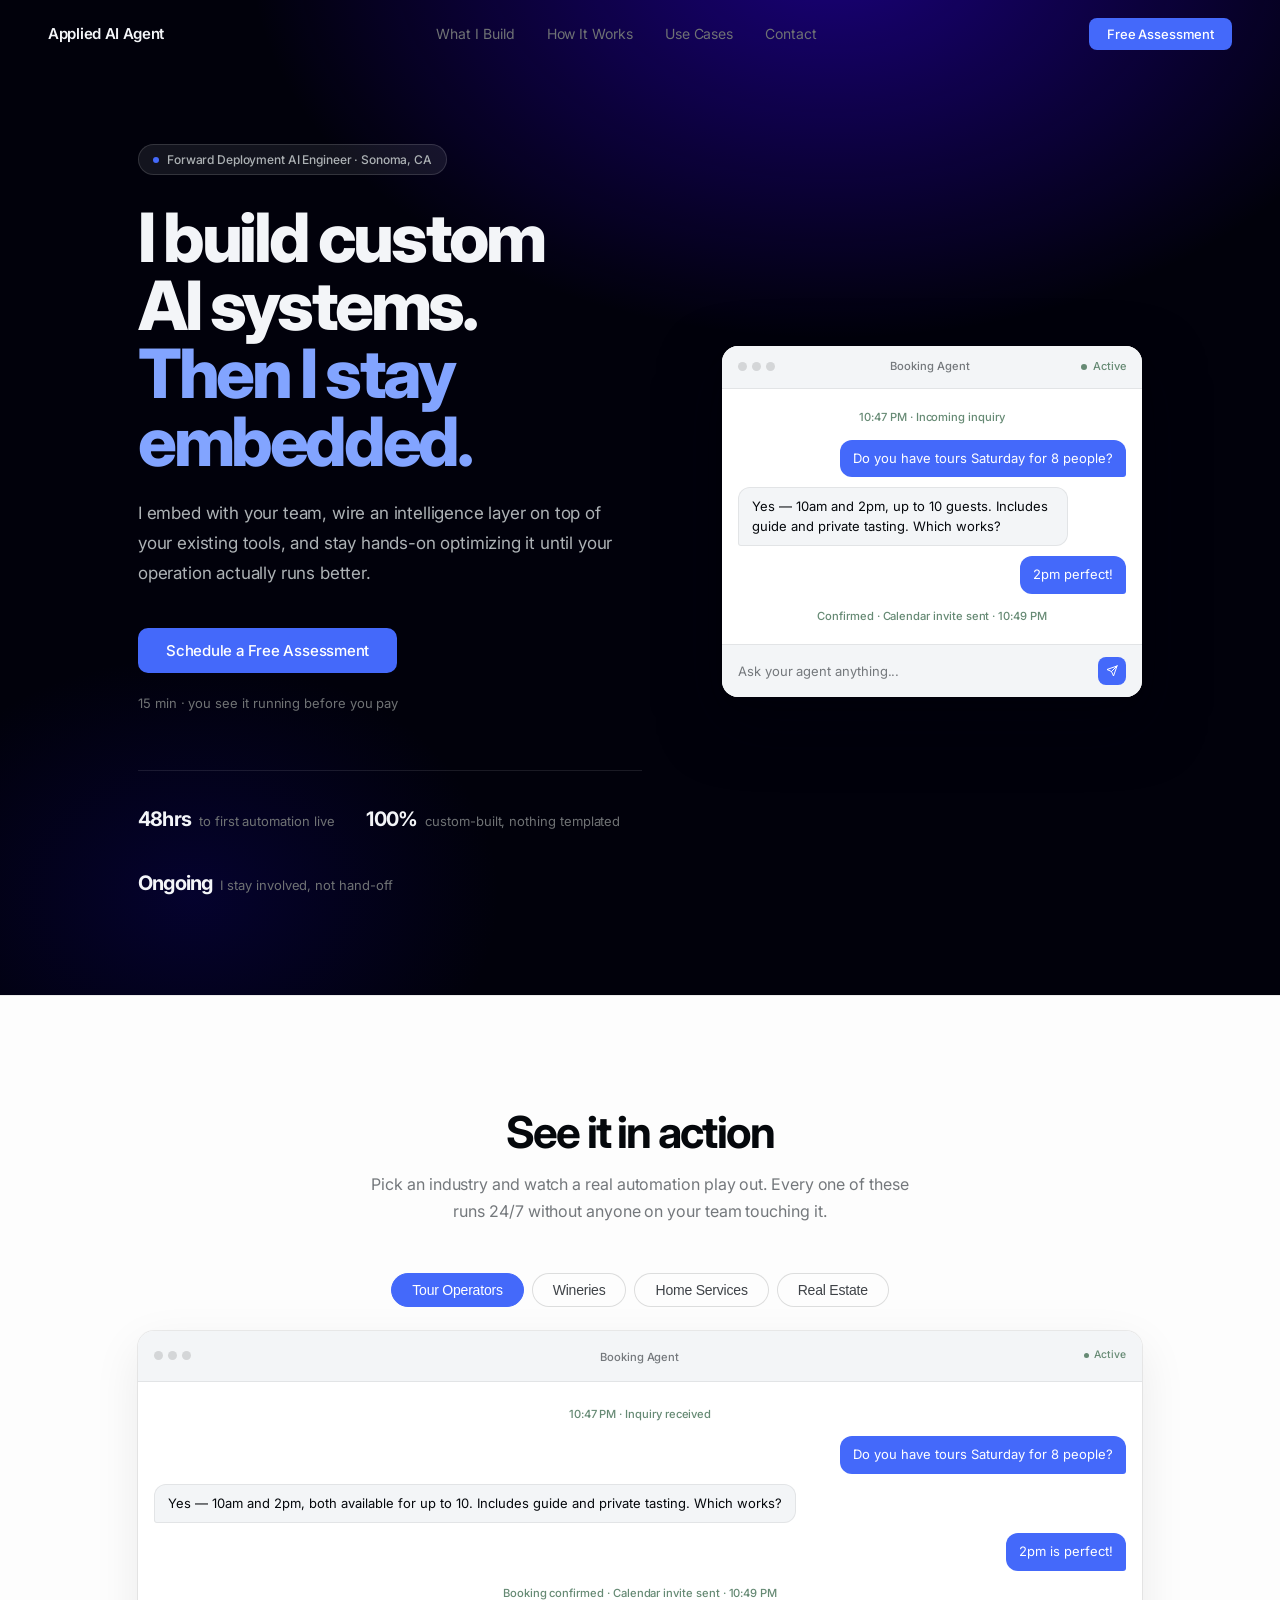
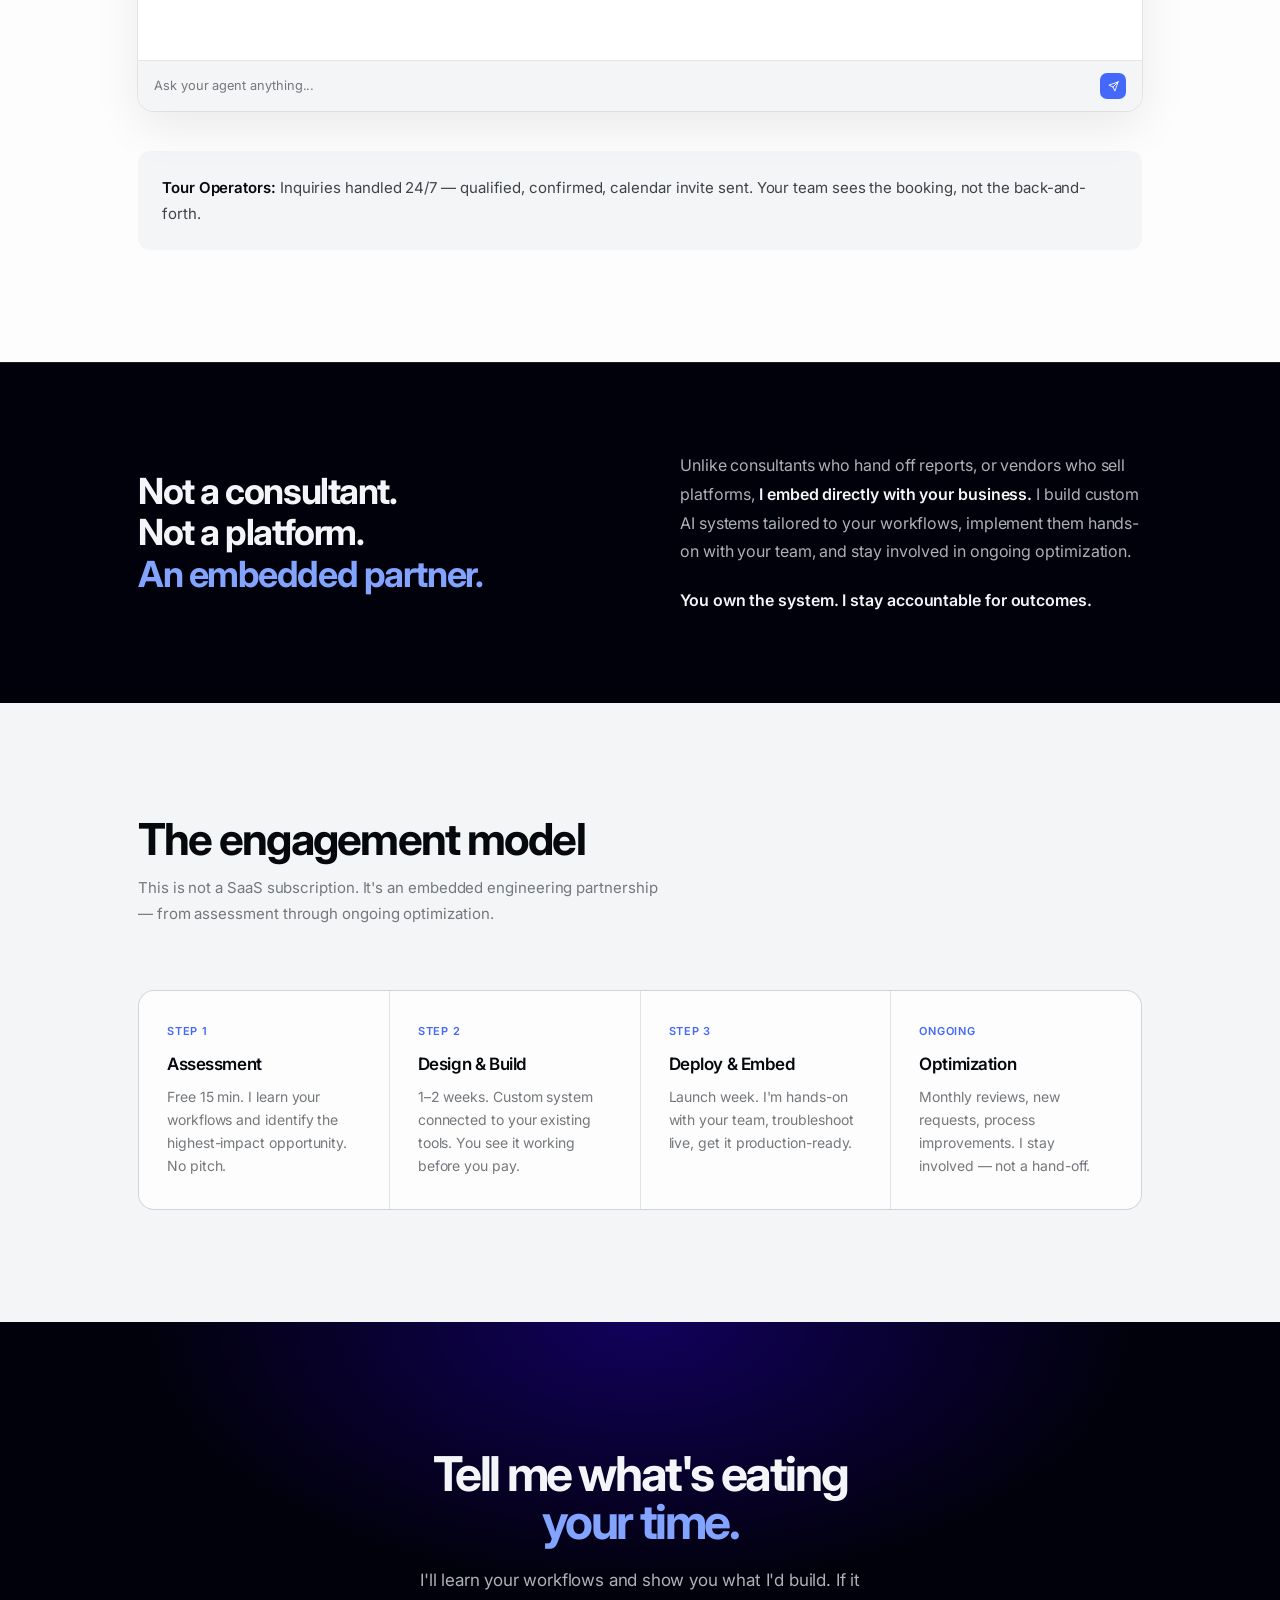
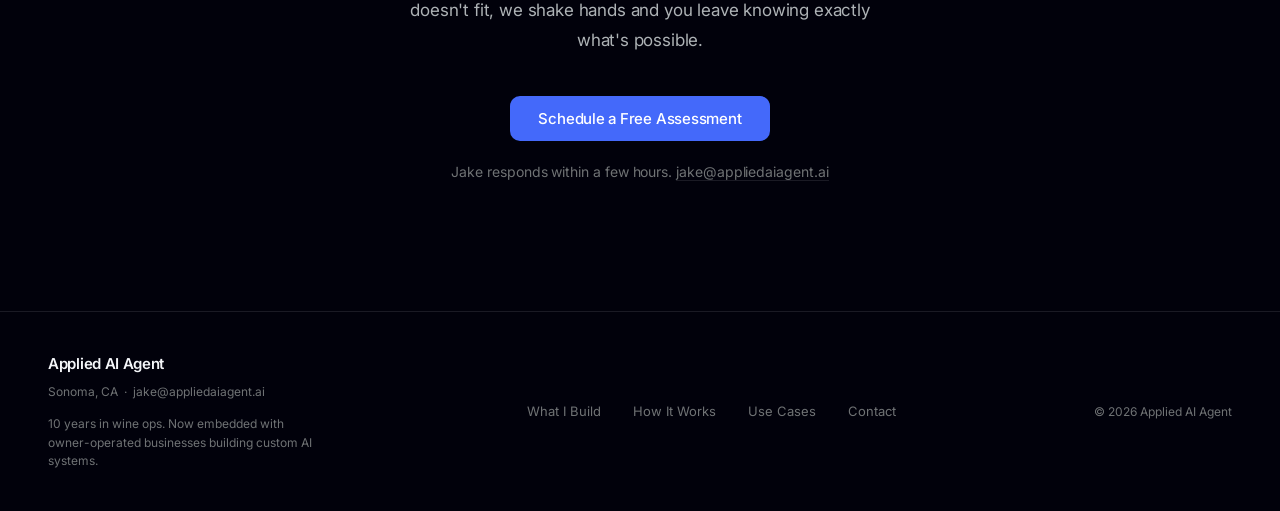
==== commit c476ee19: "Daily sync from Local clone" ====
--- a/index.html
+++ b/index.html
@@ -190,7 +190,7 @@
         border-top: 1px solid var(--rule);
     }
     .features-head {
-        max-width: 560px; margin: 0 auto 4rem;
+        max-width: 560px; margin: 0 auto 3rem;
         text-align: center;
     }
     .features-head h2 { margin-bottom: 0.875rem; }
@@ -199,38 +199,30 @@
         letter-spacing: -0.005em;
     }
 
-    .features-layout {
-        display: grid;
-        grid-template-columns: 240px 1fr;
-        gap: 2.5rem;
-        align-items: start;
-    }
+    /* Horizontal pill tabs */
+    .features-layout { display: flex; flex-direction: column; gap: 1.5rem; }
     .features-tabs {
-        display: flex; flex-direction: column; gap: 0.25rem;
-        position: sticky; top: 7rem;
+        display: flex; flex-direction: row; gap: 0.5rem;
+        flex-wrap: wrap; justify-content: center;
     }
     .feature-tab {
-        display: flex; flex-direction: column;
-        padding: 0.875rem 1rem;
-        border-radius: 10px; border: none; background: transparent;
-        cursor: pointer; text-align: left;
-        transition: background 0.15s var(--ease-quart);
+        display: flex; align-items: center;
+        padding: 0.5rem 1.25rem;
+        border-radius: 100px;
+        border: 1px solid var(--rule-md);
+        background: var(--surface); cursor: pointer;
+        transition: background 0.15s var(--ease-quart),
+                    border-color 0.15s, color 0.15s;
     }
     .feature-tab:hover { background: var(--surface-alt); }
-    .feature-tab.active { background: var(--accent-light); }
-    .ft-label {
-        font-size: 0.6875rem; font-weight: 600; letter-spacing: 0.06em;
-        text-transform: uppercase; color: var(--ink-soft);
-        margin-bottom: 0.25rem;
+    .feature-tab.active { background: var(--accent); border-color: var(--accent); }
+    .ft-label { display: none; }
+    .ft-name {
+        font-size: 0.875rem; font-weight: 500; letter-spacing: -0.015em;
+        color: var(--ink-mid);
         transition: color 0.15s;
     }
-    .feature-tab.active .ft-label { color: var(--accent); }
-    .ft-name {
-        font-size: 0.9375rem; font-weight: 600; letter-spacing: -0.02em;
-        color: var(--ink-mid); line-height: 1.3;
-        transition: color 0.15s;
-    }
-    .feature-tab.active .ft-name { color: var(--accent); }
+    .feature-tab.active .ft-name { color: #fff; }
 
     .features-preview {
         position: relative;
@@ -427,10 +419,7 @@
         .hero-card { max-width: 480px; }
         .pos-inner { grid-template-columns: 1fr; gap: 2.5rem; }
         .process-steps { grid-template-columns: 1fr 1fr; }
-        .features-layout { grid-template-columns: 1fr; }
-        .features-tabs { flex-direction: row; flex-wrap: wrap; position: static; gap: 0.5rem; }
-        .feature-tab { flex-direction: row; align-items: center; gap: 0.75rem; padding: 0.625rem 1rem; }
-        .ft-label { margin-bottom: 0; }
+        .features-tabs { justify-content: flex-start; }
     }
     @media (max-width: 768px) {
         .hero { padding: 7rem 0 4rem; min-height: auto; }
@@ -619,8 +608,8 @@
 <section class="features-section" id="features">
     <div class="container">
         <div class="features-head fade">
-            <h2>What I've built — and stayed embedded optimizing</h2>
-            <p>Every system is custom-built for a specific operation. Select a vertical to see it in action.</p>
+            <h2>See it in action</h2>
+            <p>Pick an industry and watch a real automation play out. Every one of these runs 24/7 without anyone on your team touching it.</p>
         </div>
 
         <div class="features-layout">
@@ -742,7 +731,7 @@
                 </div>
 
                 <div class="features-desc fade">
-                    <p id="features-desc-text"><strong>Tour Operators:</strong> Your phone rings all day with booking inquiries. Most come in after hours. This agent handles them 24/7 — qualifies, confirms, sends calendar invites. Your team gets the calendar, not the interruptions.</p>
+                    <p id="features-desc-text"><strong>Tour Operators:</strong> Inquiries handled 24/7 — qualified, confirmed, calendar invite sent. Your team sees the booking, not the back-and-forth.</p>
                 </div>
             </div>
         </div>
@@ -828,10 +817,10 @@
 <script>
 // ── FEATURE PANEL SWITCHER ──
 const panelDescriptions = {
-    tour: '<strong>Tour Operators:</strong> Your phone rings all day with booking inquiries. Most come in after hours. This agent handles them 24/7 — qualifies, confirms, sends calendar invites. Your team gets the calendar, not the interruptions.',
-    winery: '<strong>Wineries:</strong> 47 visitors on Saturday. 0 follow-ups sent by Monday. This agent sends personalized thank-yous and wine club pitches Sunday evening — for every visitor, in your voice. You were home by 6.',
-    hvac: '<strong>Home Services:</strong> A homeowner calls at 11pm with no AC. Your voicemail picks up. This agent answers, collects service details, triages urgency, and routes your dispatcher with full context. Zero missed calls.',
-    realestate: '<strong>Real Estate:</strong> A buyer submits a form Sunday night. By Monday they\'ve gone elsewhere. This agent responds in 2 minutes, qualifies the lead, and has your agent briefed by 8am Monday.'
+    tour: '<strong>Tour Operators:</strong> Inquiries handled 24/7 — qualified, confirmed, calendar invite sent. Your team sees the booking, not the back-and-forth.',
+    winery: '<strong>Wineries:</strong> 47 visitors Saturday. Personalized follow-ups sent Sunday evening. Wine club pitches in your voice, for every single visitor. You were home by 6.',
+    hvac: '<strong>Home Services:</strong> 11pm call, no AC. Agent answers, collects details, routes dispatcher with full context. Zero missed calls. Response time: 4 minutes.',
+    realestate: '<strong>Real Estate:</strong> Form submitted Sunday 9pm. Agent responds in 2 minutes, qualifies the lead, briefs your agent by Monday 8am. They don\'t go elsewhere.'
 };
 
 const panelTitles = {
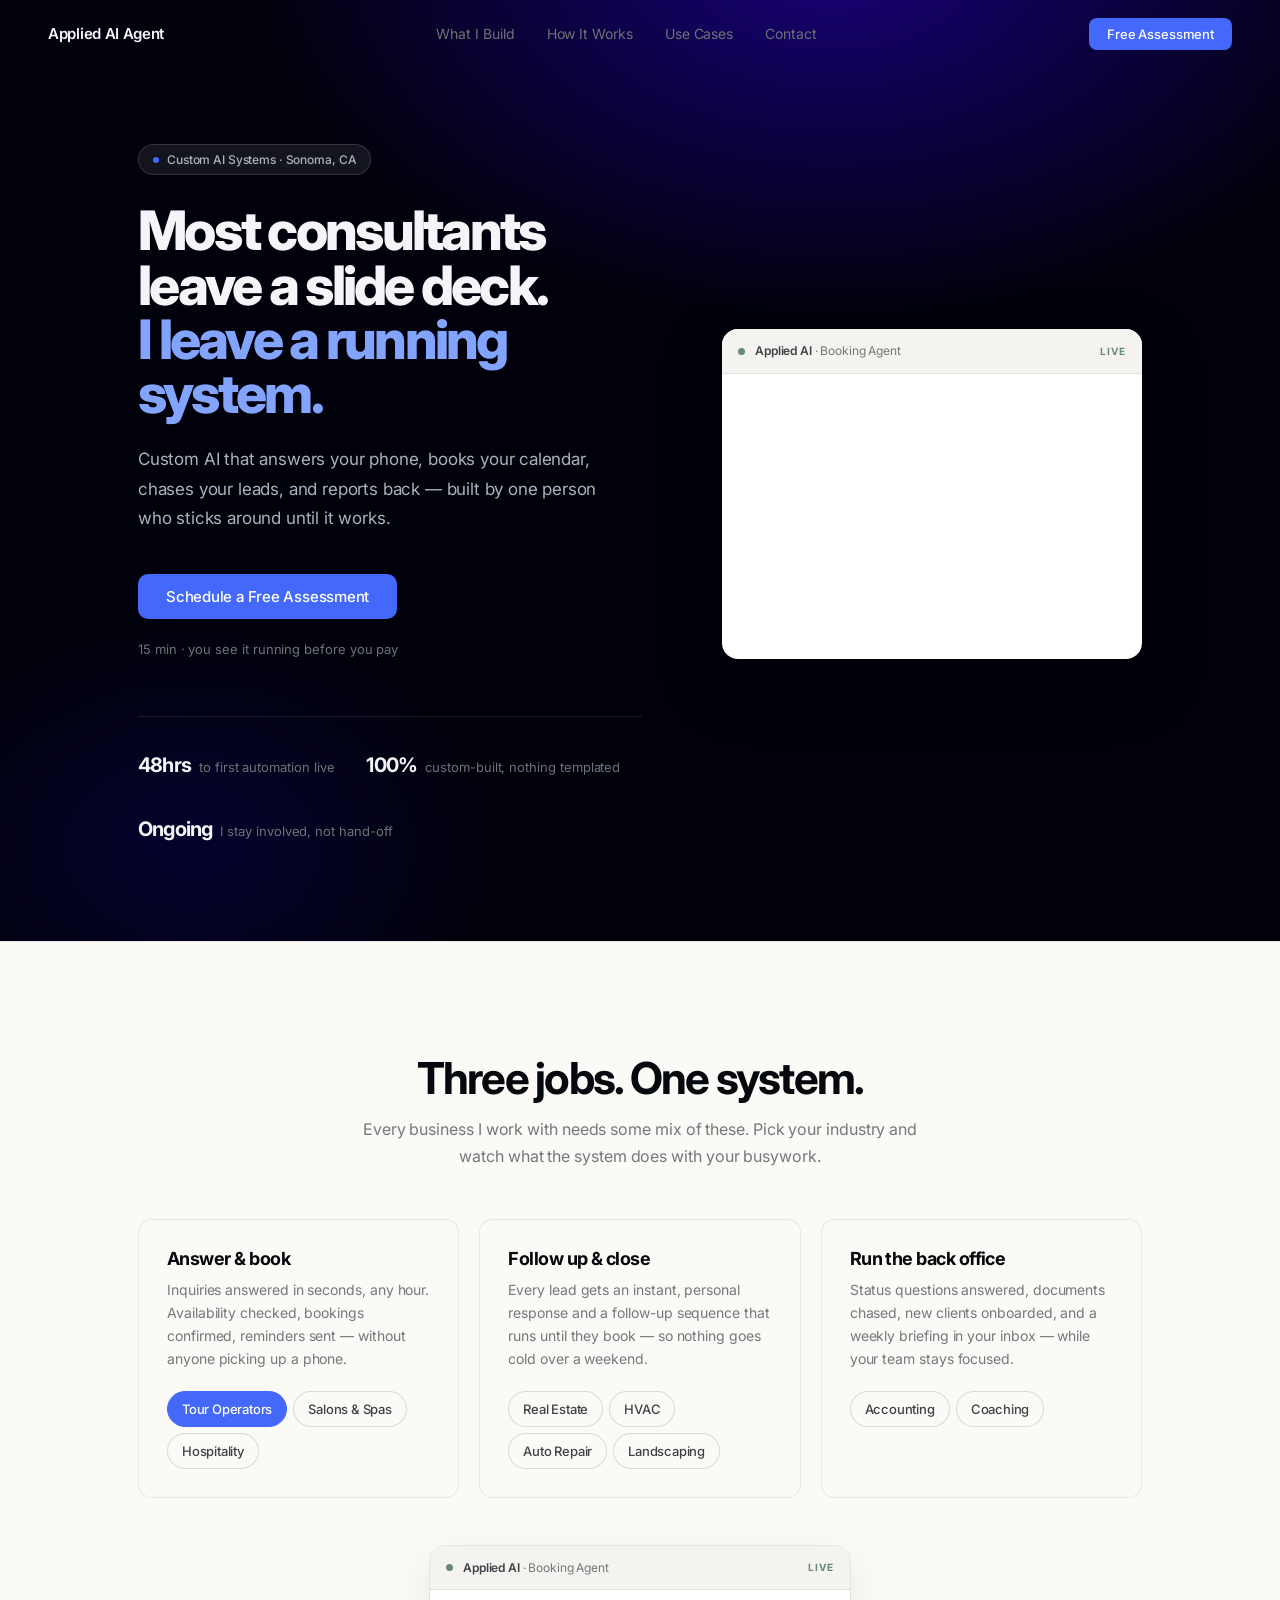
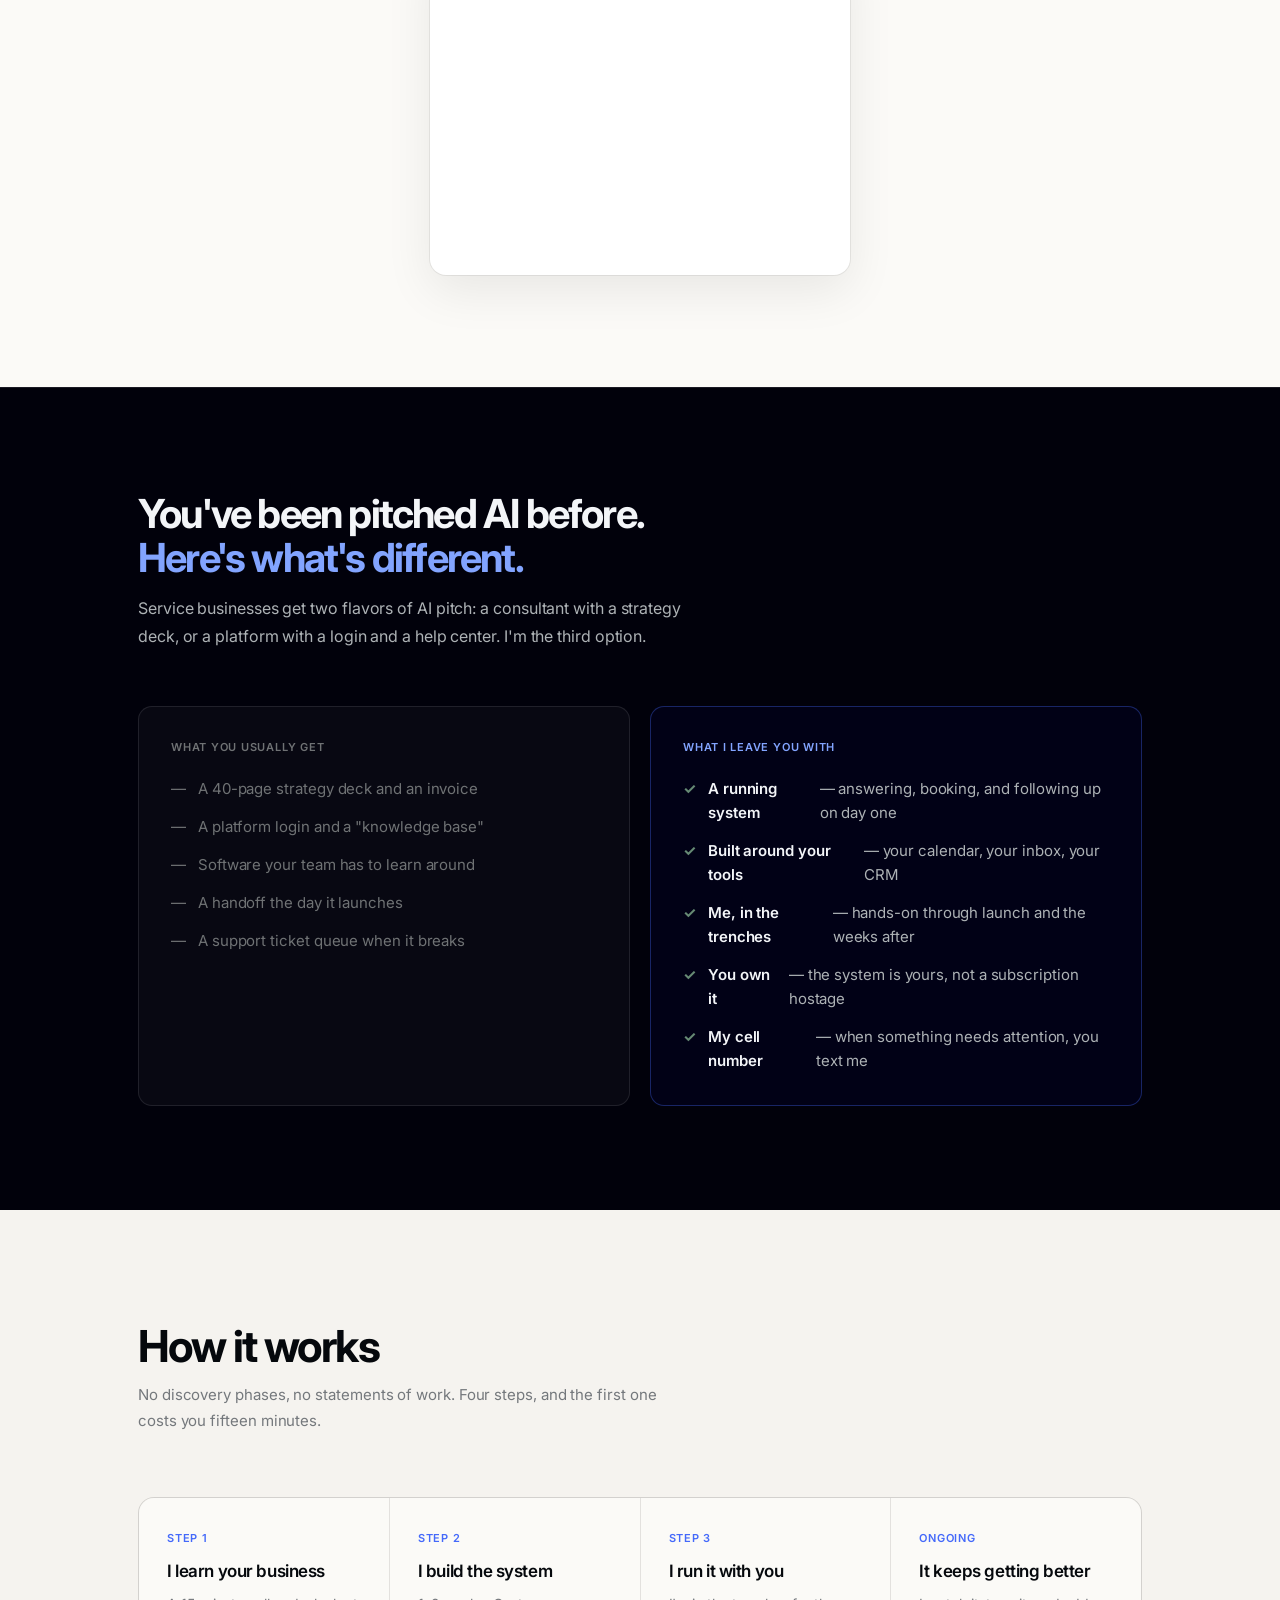
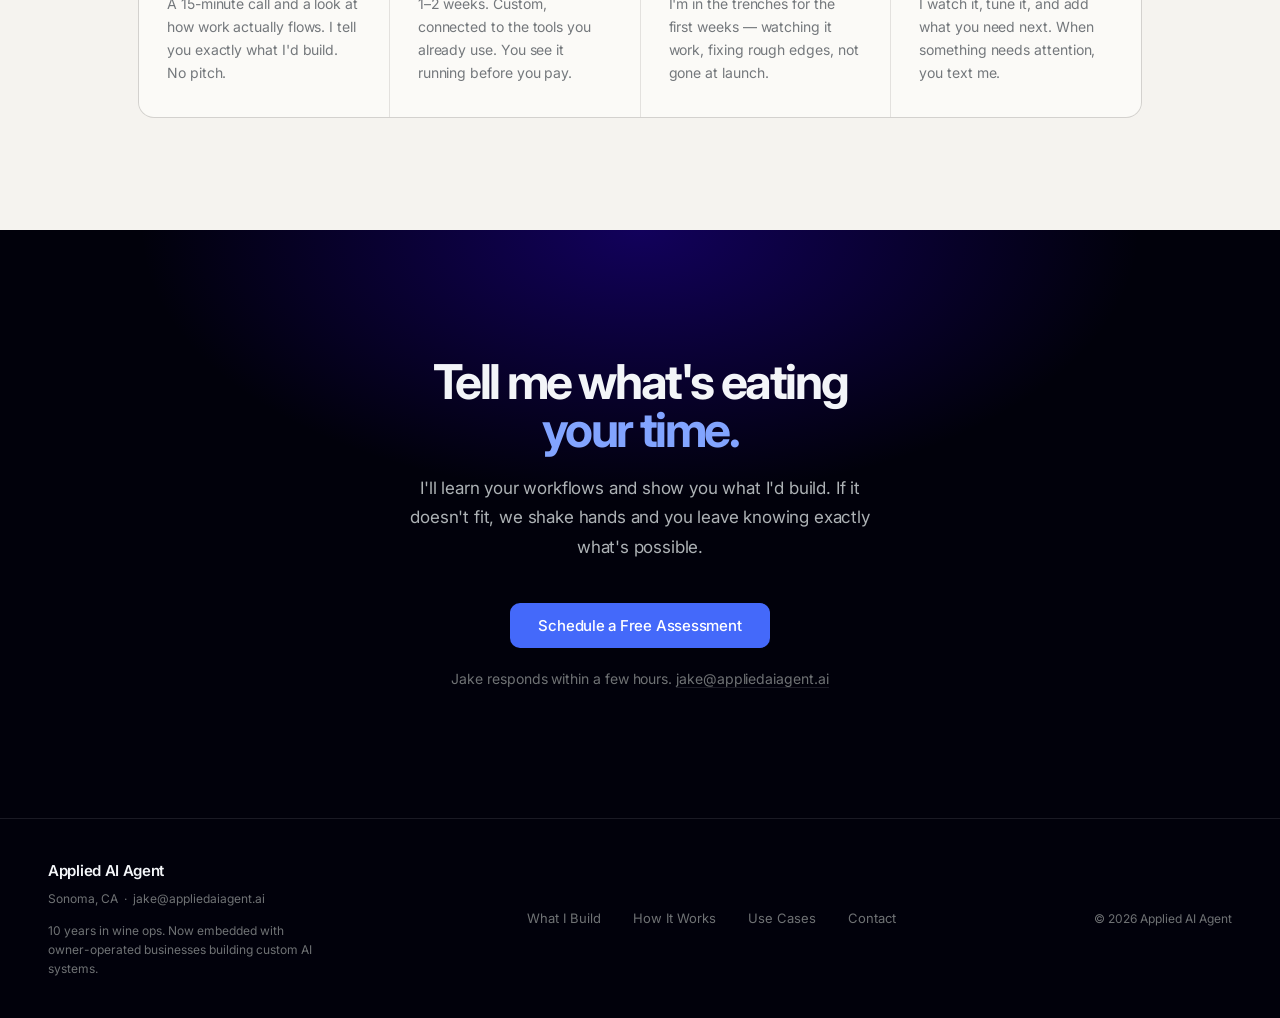
==== commit 3d9751c9: "Move site files back to repo root so GitHub Pages serves them Co-Authored-By: Claude Opus 4.8 <norep" ====
--- a/index.html
+++ b/index.html
@@ -3,8 +3,8 @@
 <head>
     <meta charset="UTF-8">
     <meta name="viewport" content="width=device-width, initial-scale=1.0">
-    <title>Applied AI Agent — Forward Deployment AI Engineer, Sonoma CA</title>
-    <meta name="description" content="I embed with your business, build a custom AI intelligence layer on top of your existing tools, and stay hands-on optimizing it until your business runs better.">
+    <title>Applied AI Agent — Custom AI systems that run your busywork</title>
+    <meta name="description" content="Most consultants leave you a slide deck. I leave you a running system. Custom AI that answers your phone, books your calendar, chases your leads, and reports back.">
     <link rel="preconnect" href="https://fonts.googleapis.com">
     <link rel="preconnect" href="https://fonts.gstatic.com" crossorigin>
     <link href="https://fonts.googleapis.com/css2?family=Inter:wght@300;400;500;600;700;800&display=swap" rel="stylesheet">
@@ -32,7 +32,7 @@
     .hero {
         position: relative;
         overflow: hidden;
-        min-height: 100vh;
+        min-height: 100dvh;
         display: flex; align-items: center;
         padding: 9rem 0 6rem;
         background: var(--hero-bg);
@@ -73,7 +73,7 @@
     }
     .hero h1 {
         font-family: 'Inter', sans-serif;
-        font-size: clamp(2.75rem, 5.5vw, 4.25rem);
+        font-size: clamp(2.375rem, 4.25vw, 3.5rem);
         font-weight: 800; letter-spacing: -0.05em; line-height: 1.0;
         color: var(--text-light); text-wrap: balance;
         margin-bottom: 1.5rem;
@@ -109,79 +109,8 @@
         letter-spacing: -0.005em;
     }
 
-    /* ─── HERO CARD ─── */
-    .hero-card {
-        background: #fff;
-        border-radius: 16px;
-        overflow: hidden;
-        box-shadow:
-            0 0 0 1px oklch(13% 0.012 255 / 0.08),
-            0 24px 60px oklch(8% 0.04 275 / 0.5),
-            0 8px 20px oklch(8% 0.04 275 / 0.3);
-    }
-    .hc-bar {
-        background: var(--surface-alt);
-        border-bottom: 1px solid var(--rule);
-        padding: 0.75rem 1rem;
-        display: flex; align-items: center; gap: 0.5rem;
-    }
-    .hc-dots { display: flex; gap: 5px; margin-right: 0.25rem; }
-    .hc-dot {
-        width: 9px; height: 9px; border-radius: 50%;
-        background: var(--rule-md);
-    }
-    .hc-title { font-size: 0.7rem; font-weight: 500; color: var(--ink-soft); flex: 1; text-align: center; letter-spacing: -0.005em; }
-    .hc-status { display: flex; align-items: center; gap: 0.375rem; font-size: 0.6875rem; font-weight: 500; color: var(--sage); }
-    .hc-status-dot { width: 6px; height: 6px; border-radius: 50%; background: var(--sage); }
-    .hc-messages {
-        padding: 1rem; display: flex; flex-direction: column; gap: 0.625rem;
-        min-height: 200px;
-    }
-    .hc-msg { display: flex; flex-direction: column; max-width: 85%; }
-    .hc-msg--user { align-self: flex-end; align-items: flex-end; }
-    .hc-msg--agent { align-self: flex-start; }
-    .hc-msg--status { align-self: center; }
-    .hc-bubble {
-        padding: 0.5625rem 0.8125rem;
-        font-size: 0.8125rem; line-height: 1.5; font-weight: 400;
-    }
-    .hc-msg--user .hc-bubble {
-        background: var(--accent); color: #fff;
-        border-radius: 12px 12px 3px 12px;
-    }
-    .hc-msg--agent .hc-bubble {
-        background: var(--surface-alt); color: var(--ink);
-        border: 1px solid var(--rule);
-        border-radius: 12px 12px 12px 3px;
-    }
-    .hc-msg--status .hc-bubble {
-        background: transparent; border: none; padding: 0.25rem 0;
-        font-size: 0.7rem; color: var(--sage); font-weight: 500;
-        letter-spacing: -0.005em;
-    }
-    .hc-ts { font-size: 0.65rem; color: var(--ink-soft); margin-top: 0.2rem; }
-    .hc-input {
-        border-top: 1px solid var(--rule);
-        background: var(--surface-alt);
-        padding: 0.75rem 1rem;
-        display: flex; align-items: center; gap: 0.5rem;
-    }
-    .hc-input-field { flex: 1; font-size: 0.8125rem; color: var(--ink-soft); letter-spacing: -0.005em; }
-    .hc-send {
-        width: 28px; height: 28px; border-radius: 8px;
-        background: var(--accent); display: flex; align-items: center; justify-content: center;
-        border: none; cursor: pointer; flex-shrink: 0;
-        transition: background 0.15s;
-    }
-    .hc-send:hover { background: var(--accent-hover); }
-    .hc-send svg { width: 12px; height: 12px; fill: none; stroke: #fff; stroke-width: 2; stroke-linecap: round; stroke-linejoin: round; }
-
-    /* Staggered message animation for hero card */
-    .hero-card .hc-msg:nth-child(1) { animation: msgIn 0.4s var(--ease-expo) 0.8s both; }
-    .hero-card .hc-msg:nth-child(2) { animation: msgIn 0.4s var(--ease-expo) 1.4s both; }
-    .hero-card .hc-msg:nth-child(3) { animation: msgIn 0.4s var(--ease-expo) 2.0s both; }
-    .hero-card .hc-msg:nth-child(4) { animation: msgIn 0.4s var(--ease-expo) 2.6s both; }
-    .hero-card .hc-msg:nth-child(5) { animation: msgIn 0.4s var(--ease-expo) 3.1s both; }
+    /* ─── HERO DEMO (engine mount) ─── */
+    .hero-card { justify-self: end; width: 100%; max-width: 420px; }
 
     /* ─── FEATURE TOGGLES ─── */
     .features-section {
@@ -199,148 +128,83 @@
         letter-spacing: -0.005em;
     }
 
-    /* Horizontal pill tabs */
-    .features-layout { display: flex; flex-direction: column; gap: 1.5rem; }
-    .features-tabs {
-        display: flex; flex-direction: row; gap: 0.5rem;
-        flex-wrap: wrap; justify-content: center;
-    }
-    .feature-tab {
-        display: flex; align-items: center;
-        padding: 0.5rem 1.25rem;
-        border-radius: 100px;
-        border: 1px solid var(--rule-md);
-        background: var(--surface); cursor: pointer;
-        transition: background 0.15s var(--ease-quart),
-                    border-color 0.15s, color 0.15s;
-    }
-    .feature-tab:hover { background: var(--surface-alt); }
-    .feature-tab.active { background: var(--accent); border-color: var(--accent); }
-    .ft-label { display: none; }
-    .ft-name {
-        font-size: 0.875rem; font-weight: 500; letter-spacing: -0.015em;
-        color: var(--ink-mid);
-        transition: color 0.15s;
-    }
-    .feature-tab.active .ft-name { color: #fff; }
-
-    .features-preview {
-        position: relative;
-        background: #fff;
-        border-radius: 16px;
-        overflow: hidden;
-        box-shadow:
-            0 0 0 1px var(--rule),
-            0 16px 48px oklch(13% 0.012 255 / 0.08);
-        min-height: 380px;
-    }
-    .fp-bar {
-        background: var(--surface-alt);
-        border-bottom: 1px solid var(--rule);
-        padding: 0.75rem 1rem;
-        display: flex; align-items: center; gap: 0.5rem;
-    }
-    .fp-dots { display: flex; gap: 5px; margin-right: 0.25rem; }
-    .fp-dot { width: 9px; height: 9px; border-radius: 50%; background: var(--rule-md); }
-    .fp-title-wrap { flex: 1; text-align: center; }
-    .fp-title { font-size: 0.7rem; font-weight: 500; color: var(--ink-soft); letter-spacing: -0.005em; }
-    .fp-live { display: flex; align-items: center; gap: 0.3rem; font-size: 0.65rem; font-weight: 500; color: var(--sage); }
-    .fp-live-dot { width: 5px; height: 5px; border-radius: 50%; background: var(--sage); }
-
-    .fp-panels { position: relative; }
-    .fp-panel {
-        opacity: 0; pointer-events: none;
-        position: absolute; inset: 0;
-        padding: 1.25rem 1rem;
-        display: flex; flex-direction: column; gap: 0.625rem;
-        transition: opacity 0.25s var(--ease-expo);
-    }
-    .fp-panel.active {
-        opacity: 1; pointer-events: all;
-        position: relative;
-    }
-
-    /* Messages inside panels */
-    .fp-msg { display: flex; flex-direction: column; max-width: 85%; opacity: 0; }
-    .fp-msg--user { align-self: flex-end; align-items: flex-end; }
-    .fp-msg--agent { align-self: flex-start; }
-    .fp-msg--status { align-self: center; max-width: 100%; }
-
-    .fp-bubble {
-        padding: 0.5625rem 0.8125rem;
-        font-size: 0.8125rem; line-height: 1.5; font-weight: 400;
-    }
-    .fp-msg--user .fp-bubble {
-        background: var(--accent); color: #fff;
-        border-radius: 12px 12px 3px 12px;
-    }
-    .fp-msg--agent .fp-bubble {
-        background: var(--surface-alt); color: var(--ink);
+    /* Three pillars + chip-driven demo */
+    .pillars {
+        display: grid; grid-template-columns: repeat(3, 1fr);
+        gap: 1.25rem; margin-bottom: 3rem;
+    }
+    .pillar {
+        background: var(--surface);
         border: 1px solid var(--rule);
-        border-radius: 12px 12px 12px 3px;
-    }
-    .fp-msg--status .fp-bubble {
-        background: transparent; border: none;
-        padding: 0.25rem 0.5rem;
-        font-size: 0.7rem; color: var(--sage); font-weight: 500;
-        letter-spacing: -0.005em; text-align: center;
-    }
-    .fp-ts { font-size: 0.65rem; color: var(--ink-soft); margin-top: 0.2rem; }
-
-    /* Stagger animation when panel becomes active */
-    .fp-panel.active .fp-msg:nth-child(1) { animation: msgIn 0.35s var(--ease-expo) 0.05s both; }
-    .fp-panel.active .fp-msg:nth-child(2) { animation: msgIn 0.35s var(--ease-expo) 0.45s both; }
-    .fp-panel.active .fp-msg:nth-child(3) { animation: msgIn 0.35s var(--ease-expo) 0.85s both; }
-    .fp-panel.active .fp-msg:nth-child(4) { animation: msgIn 0.35s var(--ease-expo) 1.25s both; }
-    .fp-panel.active .fp-msg:nth-child(5) { animation: msgIn 0.35s var(--ease-expo) 1.65s both; }
-
-    .fp-input {
-        border-top: 1px solid var(--rule);
-        background: var(--surface-alt);
-        padding: 0.75rem 1rem;
-        display: flex; align-items: center; gap: 0.5rem;
-        position: absolute; bottom: 0; left: 0; right: 0;
-    }
-    .fp-input-field { flex: 1; font-size: 0.8rem; color: var(--ink-soft); letter-spacing: -0.005em; }
-    .fp-send {
-        width: 26px; height: 26px; border-radius: 7px;
-        background: var(--accent); display: flex; align-items: center; justify-content: center;
-        border: none; flex-shrink: 0;
-    }
-    .fp-send svg { width: 11px; height: 11px; fill: none; stroke: #fff; stroke-width: 2; stroke-linecap: round; stroke-linejoin: round; }
-
-    .features-desc {
-        margin-top: 2.5rem;
-        padding: 1.5rem;
-        background: var(--surface-alt);
-        border-radius: 12px;
-    }
-    .features-desc p {
-        font-size: 0.9375rem; color: var(--ink-mid); line-height: 1.7; letter-spacing: -0.005em;
-    }
-    .features-desc strong { color: var(--ink); font-weight: 600; }
-
-    /* ─── POSITIONING ─── */
+        border-radius: 14px;
+        padding: 1.75rem;
+        transition: box-shadow 0.2s var(--ease-quart), transform 0.2s var(--ease-quart);
+    }
+    .pillar:hover {
+        box-shadow: 0 8px 32px oklch(13% 0.012 255 / 0.08);
+        transform: translateY(-2px);
+    }
+    .pillar h3 {
+        font-size: 1.125rem; font-weight: 700; letter-spacing: -0.03em;
+        color: var(--ink); margin-bottom: 0.5rem;
+    }
+    .pillar p {
+        font-size: 0.875rem; color: var(--ink-soft); line-height: 1.65;
+        letter-spacing: -0.005em; margin-bottom: 1.25rem;
+    }
+    .pillar .demo-chips { justify-content: flex-start; gap: 0.375rem; }
+    .pillar .demo-chip { min-height: 36px; padding: 0.25rem 0.875rem; font-size: 0.8125rem; }
+
+    .features-demo-wrap {
+        display: flex; justify-content: center;
+    }
+
+    /* ─── THE DIFFERENCE ─── */
     .positioning-section {
         background: var(--dark);
-        padding: 5.5rem 0;
+        padding: 6.5rem 0;
         border-top: 1px solid var(--rule-dark);
     }
-    .pos-inner {
-        display: grid; grid-template-columns: 1fr 1fr;
-        gap: 5rem; align-items: center;
-    }
-    .pos-left h2 {
-        font-size: clamp(1.75rem, 3vw, 2.25rem);
-        color: var(--text-light); letter-spacing: -0.04em; line-height: 1.15;
-    }
-    .pos-left h2 span { color: oklch(75% 0.18 270); }
-    .pos-right p {
-        font-size: 1rem; font-weight: 400; color: var(--text-light-mid);
-        line-height: 1.8; letter-spacing: -0.005em; margin-bottom: 1.25rem;
-    }
-    .pos-right p:last-child { margin-bottom: 0; }
-    .pos-right strong { color: var(--text-light); font-weight: 600; }
+    .pos-head { max-width: 560px; margin-bottom: 3.5rem; }
+    .pos-head h2 {
+        font-size: clamp(1.875rem, 3.25vw, 2.5rem);
+        color: var(--text-light); letter-spacing: -0.045em; line-height: 1.1;
+        margin-bottom: 0.875rem;
+    }
+    .pos-head h2 span { color: oklch(75% 0.18 270); }
+    .pos-head p {
+        font-size: 1rem; color: var(--text-light-mid); line-height: 1.75;
+        letter-spacing: -0.005em;
+    }
+    .diff-cols {
+        display: grid; grid-template-columns: 1fr 1fr; gap: 1.25rem;
+    }
+    .diff-col {
+        border: 1px solid var(--rule-dark);
+        border-radius: 14px;
+        padding: 2rem;
+    }
+    .diff-col--them { background: oklch(97% 0.004 240 / 0.03); }
+    .diff-col--me {
+        background: oklch(13% 0.07 272 / 0.5);
+        border-color: oklch(58% 0.22 268 / 0.35);
+    }
+    .diff-label {
+        font-size: 0.6875rem; font-weight: 600; letter-spacing: 0.07em;
+        text-transform: uppercase; margin-bottom: 1.25rem; display: block;
+    }
+    .diff-col--them .diff-label { color: var(--text-light-soft); }
+    .diff-col--me .diff-label { color: oklch(75% 0.18 270); }
+    .diff-col ul { list-style: none; display: flex; flex-direction: column; gap: 0.875rem; }
+    .diff-col li {
+        font-size: 0.9375rem; line-height: 1.6; letter-spacing: -0.005em;
+        display: flex; gap: 0.75rem; align-items: baseline;
+    }
+    .diff-col--them li { color: var(--text-light-soft); }
+    .diff-col--them li::before { content: '—'; flex-shrink: 0; }
+    .diff-col--me li { color: var(--text-light-mid); }
+    .diff-col--me li::before { content: '✓'; color: var(--sage); font-weight: 700; flex-shrink: 0; }
+    .diff-col--me li strong { color: var(--text-light); font-weight: 600; }
 
     /* ─── PROCESS ─── */
     .process-section {
@@ -416,10 +280,10 @@
     /* ─── RESPONSIVE ─── */
     @media (max-width: 1024px) {
         .hero-inner { grid-template-columns: 1fr; gap: 3rem; }
-        .hero-card { max-width: 480px; }
-        .pos-inner { grid-template-columns: 1fr; gap: 2.5rem; }
+        .hero-card { justify-self: start; }
+        .pillars { grid-template-columns: 1fr; }
+        .diff-cols { grid-template-columns: 1fr; }
         .process-steps { grid-template-columns: 1fr 1fr; }
-        .features-tabs { justify-content: flex-start; }
     }
     @media (max-width: 768px) {
         .hero { padding: 7rem 0 4rem; min-height: auto; }
@@ -429,16 +293,10 @@
         .hero-divider { flex-direction: column; gap: 1rem; }
         .process-steps { grid-template-columns: 1fr; }
         .features-section, .process-section, .positioning-section, .final-cta { padding: 5rem 0; }
-        .final-cta { padding: 5rem 0; }
-        .pos-inner { gap: 2rem; }
     }
     @media (max-width: 480px) {
         .hero h1 { font-size: clamp(2rem, 8vw, 2.5rem); letter-spacing: -0.04em; }
-        .features-preview { min-height: 320px; }
-    }
-
-    @media (prefers-reduced-motion: reduce) {
-        .hc-msg, .fp-msg { opacity: 1 !important; animation: none !important; }
+        .hero-card { max-width: 100%; }
     }
     </style>
 </head>
@@ -537,10 +395,10 @@
             <div>
                 <div class="hero-badge">
                     <span class="badge-dot"></span>
-                    Forward Deployment AI Engineer · Sonoma, CA
-                </div>
-                <h1>I build custom AI systems.<br><span>Then I stay embedded.</span></h1>
-                <p class="hero-sub">I embed with your team, wire an intelligence layer on top of your existing tools, and stay hands-on optimizing it until your operation actually runs better.</p>
+                    Custom AI Systems · Sonoma, CA
+                </div>
+                <h1>Most consultants leave a slide deck.<br><span>I leave a running system.</span></h1>
+                <p class="hero-sub">Custom AI that answers your phone, books your calendar, chases your leads, and reports back — built by one person who sticks around until it works.</p>
                 <div class="hero-actions">
                     <button onclick="openModal()" class="btn-primary">Schedule a Free Assessment</button>
                     <span class="hero-note">15 min · you see it running before you pay</span>
@@ -561,44 +419,8 @@
                 </div>
             </div>
 
-            <!-- Right: Live agent card -->
-            <div class="hero-card">
-                <div class="hc-bar">
-                    <div class="hc-dots">
-                        <div class="hc-dot"></div>
-                        <div class="hc-dot"></div>
-                        <div class="hc-dot"></div>
-                    </div>
-                    <span class="hc-title">Booking Agent</span>
-                    <div class="hc-status">
-                        <span class="hc-status-dot"></span>
-                        Active
-                    </div>
-                </div>
-                <div class="hc-messages">
-                    <div class="hc-msg hc-msg--status">
-                        <div class="hc-bubble">10:47 PM · Incoming inquiry</div>
-                    </div>
-                    <div class="hc-msg hc-msg--user">
-                        <div class="hc-bubble">Do you have tours Saturday for 8 people?</div>
-                    </div>
-                    <div class="hc-msg hc-msg--agent">
-                        <div class="hc-bubble">Yes — 10am and 2pm, up to 10 guests. Includes guide and private tasting. Which works?</div>
-                    </div>
-                    <div class="hc-msg hc-msg--user">
-                        <div class="hc-bubble">2pm perfect!</div>
-                    </div>
-                    <div class="hc-msg hc-msg--status">
-                        <div class="hc-bubble">Confirmed · Calendar invite sent · 10:49 PM</div>
-                    </div>
-                </div>
-                <div class="hc-input">
-                    <span class="hc-input-field">Ask your agent anything...</span>
-                    <button class="hc-send" aria-label="Send">
-                        <svg viewBox="0 0 24 24"><line x1="22" y1="2" x2="11" y2="13"/><polygon points="22 2 15 22 11 13 2 9 22 2"/></svg>
-                    </button>
-                </div>
-            </div>
+            <!-- Right: live demo feed (demo-engine.js) -->
+            <div class="hero-card" id="hero-demo" aria-label="Live demo: an AI agent handling an after-hours booking"></div>
 
         </div>
     </div>
@@ -608,132 +430,42 @@
 <section class="features-section" id="features">
     <div class="container">
         <div class="features-head fade">
-            <h2>See it in action</h2>
-            <p>Pick an industry and watch a real automation play out. Every one of these runs 24/7 without anyone on your team touching it.</p>
-        </div>
-
-        <div class="features-layout">
-            <!-- Tabs -->
-            <div class="features-tabs">
-                <button class="feature-tab active" data-panel="tour" onclick="switchPanel('tour', this)">
-                    <span class="ft-label">Hospitality</span>
-                    <span class="ft-name">Tour Operators</span>
-                </button>
-                <button class="feature-tab" data-panel="winery" onclick="switchPanel('winery', this)">
-                    <span class="ft-label">Wine Country</span>
-                    <span class="ft-name">Wineries</span>
-                </button>
-                <button class="feature-tab" data-panel="hvac" onclick="switchPanel('hvac', this)">
-                    <span class="ft-label">Trades</span>
-                    <span class="ft-name">Home Services</span>
-                </button>
-                <button class="feature-tab" data-panel="realestate" onclick="switchPanel('realestate', this)">
-                    <span class="ft-label">Property</span>
-                    <span class="ft-name">Real Estate</span>
-                </button>
-            </div>
-
-            <!-- Preview window -->
-            <div>
-                <div class="features-preview">
-                    <div class="fp-bar">
-                        <div class="fp-dots">
-                            <div class="fp-dot"></div>
-                            <div class="fp-dot"></div>
-                            <div class="fp-dot"></div>
-                        </div>
-                        <div class="fp-title-wrap">
-                            <span class="fp-title" id="fp-title">Booking Agent</span>
-                        </div>
-                        <div class="fp-live">
-                            <span class="fp-live-dot"></span>
-                            Active
-                        </div>
-                    </div>
-
-                    <div class="fp-panels" style="min-height:300px; padding-bottom:3.5rem;">
-
-                        <!-- Tour panel -->
-                        <div class="fp-panel active" id="panel-tour">
-                            <div class="fp-msg fp-msg--status">
-                                <div class="fp-bubble">10:47 PM · Inquiry received</div>
-                            </div>
-                            <div class="fp-msg fp-msg--user">
-                                <div class="fp-bubble">Do you have tours Saturday for 8 people?</div>
-                            </div>
-                            <div class="fp-msg fp-msg--agent">
-                                <div class="fp-bubble">Yes — 10am and 2pm, both available for up to 10. Includes guide and private tasting. Which works?</div>
-                            </div>
-                            <div class="fp-msg fp-msg--user">
-                                <div class="fp-bubble">2pm is perfect!</div>
-                            </div>
-                            <div class="fp-msg fp-msg--status">
-                                <div class="fp-bubble">Booking confirmed · Calendar invite sent · 10:49 PM</div>
-                            </div>
-                        </div>
-
-                        <!-- Winery panel -->
-                        <div class="fp-panel" id="panel-winery">
-                            <div class="fp-msg fp-msg--status">
-                                <div class="fp-bubble">Saturday 5:00 PM · 47 visitors · Tasting room closes</div>
-                            </div>
-                            <div class="fp-msg fp-msg--agent">
-                                <div class="fp-bubble">Hi Sarah — thanks for visiting us yesterday. The Pinot you loved is available to ship, and if you join the club this week your first shipment is on us.</div>
-                            </div>
-                            <div class="fp-msg fp-msg--status">
-                                <div class="fp-bubble">Sunday 8:12 PM · Opened · Wine club link clicked</div>
-                            </div>
-                            <div class="fp-msg fp-msg--status">
-                                <div class="fp-bubble">47 sent · 31 opened · 9 club signups · 0 sent by you</div>
-                            </div>
-                        </div>
-
-                        <!-- HVAC panel -->
-                        <div class="fp-panel" id="panel-hvac">
-                            <div class="fp-msg fp-msg--status">
-                                <div class="fp-bubble">11:04 PM · Incoming call · 742 Oak Lane</div>
-                            </div>
-                            <div class="fp-msg fp-msg--agent">
-                                <div class="fp-bubble">Hi, I'm with the service team. Can you describe what's happening?</div>
-                            </div>
-                            <div class="fp-msg fp-msg--user">
-                                <div class="fp-bubble">AC is totally out upstairs. It's 88 degrees in here.</div>
-                            </div>
-                            <div class="fp-msg fp-msg--status">
-                                <div class="fp-bubble">Dispatcher notified · Full context attached · 4 min response</div>
-                            </div>
-                        </div>
-
-                        <!-- Real estate panel -->
-                        <div class="fp-panel" id="panel-realestate">
-                            <div class="fp-msg fp-msg--status">
-                                <div class="fp-bubble">Sunday 9:47 PM · New form: "3BR under $800k, Sonoma"</div>
-                            </div>
-                            <div class="fp-msg fp-msg--agent">
-                                <div class="fp-bubble">Hi! Quick question — are you looking to buy in the next 30 days or still exploring?</div>
-                            </div>
-                            <div class="fp-msg fp-msg--user">
-                                <div class="fp-bubble">Actively looking. Pre-approved at $750k.</div>
-                            </div>
-                            <div class="fp-msg fp-msg--status">
-                                <div class="fp-bubble">Qualified · Agent briefed · Monday 8:00 AM meeting booked</div>
-                            </div>
-                        </div>
-
-                    </div>
-
-                    <div class="fp-input">
-                        <span class="fp-input-field">Ask your agent anything...</span>
-                        <div class="fp-send">
-                            <svg viewBox="0 0 24 24"><line x1="22" y1="2" x2="11" y2="13"/><polygon points="22 2 15 22 11 13 2 9 22 2"/></svg>
-                        </div>
-                    </div>
-                </div>
-
-                <div class="features-desc fade">
-                    <p id="features-desc-text"><strong>Tour Operators:</strong> Inquiries handled 24/7 — qualified, confirmed, calendar invite sent. Your team sees the booking, not the back-and-forth.</p>
-                </div>
-            </div>
+            <h2>Three jobs. One system.</h2>
+            <p>Every business I work with needs some mix of these. Pick your industry and watch what the system does with your busywork.</p>
+        </div>
+
+        <div class="pillars">
+            <div class="pillar fade">
+                <h3>Answer &amp; book</h3>
+                <p>Inquiries answered in seconds, any hour. Availability checked, bookings confirmed, reminders sent — without anyone picking up a phone.</p>
+                <div class="demo-chips">
+                    <button class="demo-chip active" data-script="tour-operators">Tour Operators</button>
+                    <button class="demo-chip" data-script="salons">Salons &amp; Spas</button>
+                    <button class="demo-chip" data-script="hospitality">Hospitality</button>
+                </div>
+            </div>
+            <div class="pillar fade">
+                <h3>Follow up &amp; close</h3>
+                <p>Every lead gets an instant, personal response and a follow-up sequence that runs until they book — so nothing goes cold over a weekend.</p>
+                <div class="demo-chips">
+                    <button class="demo-chip" data-script="real-estate">Real Estate</button>
+                    <button class="demo-chip" data-script="hvac">HVAC</button>
+                    <button class="demo-chip" data-script="auto-repair">Auto Repair</button>
+                    <button class="demo-chip" data-script="landscaping">Landscaping</button>
+                </div>
+            </div>
+            <div class="pillar fade">
+                <h3>Run the back office</h3>
+                <p>Status questions answered, documents chased, new clients onboarded, and a weekly briefing in your inbox — while your team stays focused.</p>
+                <div class="demo-chips">
+                    <button class="demo-chip" data-script="accounting">Accounting</button>
+                    <button class="demo-chip" data-script="coaching">Coaching</button>
+                </div>
+            </div>
+        </div>
+
+        <div class="features-demo-wrap fade">
+            <div id="features-demo" aria-label="Live demo of the selected industry's automation"></div>
         </div>
     </div>
 </section>
@@ -741,13 +473,30 @@
 <!-- ══════════════════════════════ POSITIONING ══════════════════════════════ -->
 <section class="positioning-section">
     <div class="container">
-        <div class="pos-inner">
-            <div class="pos-left fade">
-                <h2>Not a consultant.<br>Not a platform.<br><span>An embedded partner.</span></h2>
-            </div>
-            <div class="pos-right fade">
-                <p>Unlike consultants who hand off reports, or vendors who sell platforms, <strong>I embed directly with your business.</strong> I build custom AI systems tailored to your workflows, implement them hands-on with your team, and stay involved in ongoing optimization.</p>
-                <p><strong>You own the system. I stay accountable for outcomes.</strong></p>
+        <div class="pos-head fade">
+            <h2>You've been pitched AI before.<br><span>Here's what's different.</span></h2>
+            <p>Service businesses get two flavors of AI pitch: a consultant with a strategy deck, or a platform with a login and a help center. I'm the third option.</p>
+        </div>
+        <div class="diff-cols">
+            <div class="diff-col diff-col--them fade">
+                <span class="diff-label">What you usually get</span>
+                <ul>
+                    <li>A 40-page strategy deck and an invoice</li>
+                    <li>A platform login and a "knowledge base"</li>
+                    <li>Software your team has to learn around</li>
+                    <li>A handoff the day it launches</li>
+                    <li>A support ticket queue when it breaks</li>
+                </ul>
+            </div>
+            <div class="diff-col diff-col--me fade">
+                <span class="diff-label">What I leave you with</span>
+                <ul>
+                    <li><strong>A running system</strong> — answering, booking, and following up on day one</li>
+                    <li><strong>Built around your tools</strong> — your calendar, your inbox, your CRM</li>
+                    <li><strong>Me, in the trenches</strong> — hands-on through launch and the weeks after</li>
+                    <li><strong>You own it</strong> — the system is yours, not a subscription hostage</li>
+                    <li><strong>My cell number</strong> — when something needs attention, you text me</li>
+                </ul>
             </div>
         </div>
     </div>
@@ -757,29 +506,29 @@
 <section class="process-section" id="process">
     <div class="container">
         <div class="process-head fade">
-            <h2>The engagement model</h2>
-            <p>This is not a SaaS subscription. It's an embedded engineering partnership — from assessment through ongoing optimization.</p>
+            <h2>How it works</h2>
+            <p>No discovery phases, no statements of work. Four steps, and the first one costs you fifteen minutes.</p>
         </div>
         <div class="process-steps fade">
             <div class="process-step">
                 <span class="ps-phase">Step 1</span>
-                <p class="ps-title">Assessment</p>
-                <p class="ps-desc">Free 15 min. I learn your workflows and identify the highest-impact opportunity. No pitch.</p>
+                <p class="ps-title">I learn your business</p>
+                <p class="ps-desc">A 15-minute call and a look at how work actually flows. I tell you exactly what I'd build. No pitch.</p>
             </div>
             <div class="process-step">
                 <span class="ps-phase">Step 2</span>
-                <p class="ps-title">Design &amp; Build</p>
-                <p class="ps-desc">1–2 weeks. Custom system connected to your existing tools. You see it working before you pay.</p>
+                <p class="ps-title">I build the system</p>
+                <p class="ps-desc">1–2 weeks. Custom, connected to the tools you already use. You see it running before you pay.</p>
             </div>
             <div class="process-step">
                 <span class="ps-phase">Step 3</span>
-                <p class="ps-title">Deploy &amp; Embed</p>
-                <p class="ps-desc">Launch week. I'm hands-on with your team, troubleshoot live, get it production-ready.</p>
+                <p class="ps-title">I run it with you</p>
+                <p class="ps-desc">I'm in the trenches for the first weeks — watching it work, fixing rough edges, not gone at launch.</p>
             </div>
             <div class="process-step">
                 <span class="ps-phase">Ongoing</span>
-                <p class="ps-title">Optimization</p>
-                <p class="ps-desc">Monthly reviews, new requests, process improvements. I stay involved — not a hand-off.</p>
+                <p class="ps-title">It keeps getting better</p>
+                <p class="ps-desc">I watch it, tune it, and add what you need next. When something needs attention, you text me.</p>
             </div>
         </div>
     </div>
@@ -814,56 +563,22 @@
 </footer>
 
 <script src="main.js"></script>
+<script src="demo-engine.js"></script>
 <script>
-// ── FEATURE PANEL SWITCHER ──
-const panelDescriptions = {
-    tour: '<strong>Tour Operators:</strong> Inquiries handled 24/7 — qualified, confirmed, calendar invite sent. Your team sees the booking, not the back-and-forth.',
-    winery: '<strong>Wineries:</strong> 47 visitors Saturday. Personalized follow-ups sent Sunday evening. Wine club pitches in your voice, for every single visitor. You were home by 6.',
-    hvac: '<strong>Home Services:</strong> 11pm call, no AC. Agent answers, collects details, routes dispatcher with full context. Zero missed calls. Response time: 4 minutes.',
-    realestate: '<strong>Real Estate:</strong> Form submitted Sunday 9pm. Agent responds in 2 minutes, qualifies the lead, briefs your agent by Monday 8am. They don\'t go elsewhere.'
-};
-
-const panelTitles = {
-    tour: 'Booking Agent',
-    winery: 'Follow-Up Agent',
-    hvac: 'Call Routing Agent',
-    realestate: 'Lead Nurture Agent'
-};
-
-function switchPanel(id, tabEl) {
-    // Update tabs
-    document.querySelectorAll('.feature-tab').forEach(t => t.classList.remove('active'));
-    tabEl.classList.add('active');
-
-    // Update panels — remove active, then set new active (triggers CSS animation)
-    document.querySelectorAll('.fp-panel').forEach(p => {
-        p.classList.remove('active');
-        // Reset msg opacity so animation replays
-        p.querySelectorAll('.fp-msg').forEach(m => {
-            m.style.animation = 'none';
-            m.style.opacity = '0';
+// Hero: tour-operator script playing on load
+createDemoFeed(document.getElementById('hero-demo'), 'tour-operators');
+
+// Features: shared feed driven by industry chips across all three pillars
+const featuresFeed = createDemoFeed(document.getElementById('features-demo'), 'tour-operators', { flat: true });
+document.querySelectorAll('.pillar .demo-chips').forEach(group => {
+    group.querySelectorAll('.demo-chip').forEach(chip => {
+        chip.addEventListener('click', () => {
+            document.querySelectorAll('.pillar .demo-chip').forEach(c => c.classList.remove('active'));
+            chip.classList.add('active');
+            featuresFeed.play(chip.dataset.script);
         });
     });
-
-    const panel = document.getElementById('panel-' + id);
-    if (panel) {
-        // Brief delay so removing 'active' is processed before re-adding
-        requestAnimationFrame(() => {
-            requestAnimationFrame(() => {
-                // Re-enable animation
-                panel.querySelectorAll('.fp-msg').forEach(m => {
-                    m.style.animation = '';
-                    m.style.opacity = '';
-                });
-                panel.classList.add('active');
-            });
-        });
-    }
-
-    // Update title and description
-    document.getElementById('fp-title').textContent = panelTitles[id] || 'Agent';
-    document.getElementById('features-desc-text').innerHTML = panelDescriptions[id] || '';
-}
+});
 </script>
 </body>
 </html>
--- a/style.css
+++ b/style.css
@@ -12,10 +12,10 @@
   --dark:             oklch(8% 0.04 275);
   --dark-mid:         oklch(13% 0.07 272);
 
-  /* Surfaces */
-  --surface:          oklch(99.5% 0 0);
-  --surface-alt:      oklch(97% 0.003 240);
-  --surface-warm:     oklch(96% 0.005 240);
+  /* Surfaces — warm paper, wine-country light */
+  --surface:          oklch(98.5% 0.004 85);
+  --surface-alt:      oklch(96.5% 0.006 85);
+  --surface-warm:     oklch(95.5% 0.008 85);
 
   /* Text on light */
   --ink:              oklch(13% 0.012 255);
@@ -379,6 +379,132 @@
 }
 
 /* ─────────────────────────────────────────
+   DEMO ENGINE — live operations feed
+   One renderer, nine scripts (demo-engine.js)
+───────────────────────────────────────── */
+.demo-feed {
+  background: #fff;
+  border-radius: 16px;
+  overflow: hidden;
+  width: 100%;
+  max-width: 420px;
+  box-shadow:
+    0 0 0 1px oklch(13% 0.012 255 / 0.08),
+    0 24px 60px oklch(8% 0.04 275 / 0.45),
+    0 8px 20px oklch(8% 0.04 275 / 0.25);
+  font-variant-numeric: tabular-nums;
+}
+.demo-feed--flat {
+  box-shadow: 0 0 0 1px var(--rule), 0 16px 48px oklch(13% 0.012 255 / 0.08);
+}
+.df-header {
+  background: var(--surface-alt);
+  border-bottom: 1px solid var(--rule);
+  padding: 0.75rem 1rem;
+  display: flex; align-items: center; gap: 0.625rem;
+}
+.df-live-dot {
+  width: 7px; height: 7px; border-radius: 50%;
+  background: var(--sage); flex-shrink: 0;
+  animation: dfPulse 2s ease-in-out infinite;
+}
+@keyframes dfPulse {
+  0%, 100% { box-shadow: 0 0 0 0 oklch(60% 0.052 158 / 0.5); }
+  50%      { box-shadow: 0 0 0 5px oklch(60% 0.052 158 / 0); }
+}
+.df-agent {
+  flex: 1;
+  font-size: 0.75rem; font-weight: 600; letter-spacing: -0.01em;
+  color: var(--ink-mid);
+}
+.df-agent span { color: var(--ink-soft); font-weight: 400; }
+.df-live-label {
+  font-size: 0.625rem; font-weight: 700; letter-spacing: 0.1em;
+  color: var(--sage);
+}
+.df-events {
+  padding: 1rem;
+  display: flex; flex-direction: column; gap: 0.5rem;
+  min-height: 240px;
+}
+.df-event {
+  display: flex; gap: 0.75rem; align-items: flex-start;
+  opacity: 0; transform: translateY(8px);
+  transition: opacity 0.35s var(--ease-expo), transform 0.35s var(--ease-expo);
+}
+.df-event.on { opacity: 1; transform: none; }
+.df-time {
+  font-size: 0.6875rem; color: var(--ink-soft);
+  flex-shrink: 0; width: 4.25rem; padding-top: 0.125rem;
+  letter-spacing: -0.005em;
+}
+.df-body { flex: 1; min-width: 0; }
+.df-event--inbound .df-body {
+  background: var(--surface-alt);
+  border: 1px solid var(--rule);
+  border-radius: 10px 10px 10px 3px;
+  padding: 0.5rem 0.75rem;
+}
+.df-who {
+  font-size: 0.6875rem; font-weight: 600; color: var(--ink-mid);
+  margin-bottom: 0.125rem;
+}
+.df-text {
+  font-size: 0.8125rem; line-height: 1.5; color: var(--ink);
+  letter-spacing: -0.005em;
+}
+.df-event--action .df-text { color: var(--ink-mid); }
+.df-event--action .df-text::before {
+  content: '✓'; color: var(--sage); font-weight: 700;
+  margin-right: 0.45rem;
+}
+.df-event--result .df-body {
+  border-left: 3px solid var(--accent);
+  padding-left: 0.625rem;
+}
+.df-event--result .df-text { font-weight: 600; color: var(--ink); }
+.df-event--result.on { animation: dfPop 0.4s var(--ease-expo); }
+@keyframes dfPop {
+  0%   { transform: translateY(8px) scale(0.98); }
+  60%  { transform: translateY(0) scale(1.012); }
+  100% { transform: none; }
+}
+.df-punchline {
+  border-top: 1px solid var(--rule);
+  background: var(--surface-alt);
+  padding: 0.75rem 1rem;
+  font-size: 0.8125rem; font-weight: 600; font-style: italic;
+  color: var(--ink-mid); letter-spacing: -0.01em;
+  opacity: 0; transition: opacity 0.5s var(--ease-expo);
+  min-height: 2.75rem;
+}
+.df-punchline.on { opacity: 1; }
+
+/* Vertical chips that drive the feed */
+.demo-chips {
+  display: flex; flex-wrap: wrap; gap: 0.5rem; justify-content: center;
+}
+.demo-chip {
+  display: inline-flex; align-items: center;
+  min-height: 44px;
+  padding: 0.5rem 1.125rem;
+  border-radius: 100px;
+  border: 1px solid var(--rule-md);
+  background: var(--surface);
+  font-family: 'Inter', sans-serif;
+  font-size: 0.875rem; font-weight: 500; letter-spacing: -0.015em;
+  color: var(--ink-mid); cursor: pointer;
+  transition: background 0.15s var(--ease-quart), border-color 0.15s, color 0.15s;
+}
+.demo-chip:hover { background: var(--surface-alt); }
+.demo-chip.active { background: var(--accent); border-color: var(--accent); color: #fff; }
+
+@media (prefers-reduced-motion: reduce) {
+  .df-event, .df-punchline { opacity: 1 !important; transform: none !important; animation: none !important; transition: none !important; }
+  .df-live-dot { animation: none; }
+}
+
+/* ─────────────────────────────────────────
    REDUCED MOTION
 ───────────────────────────────────────── */
 @media (prefers-reduced-motion: reduce) {
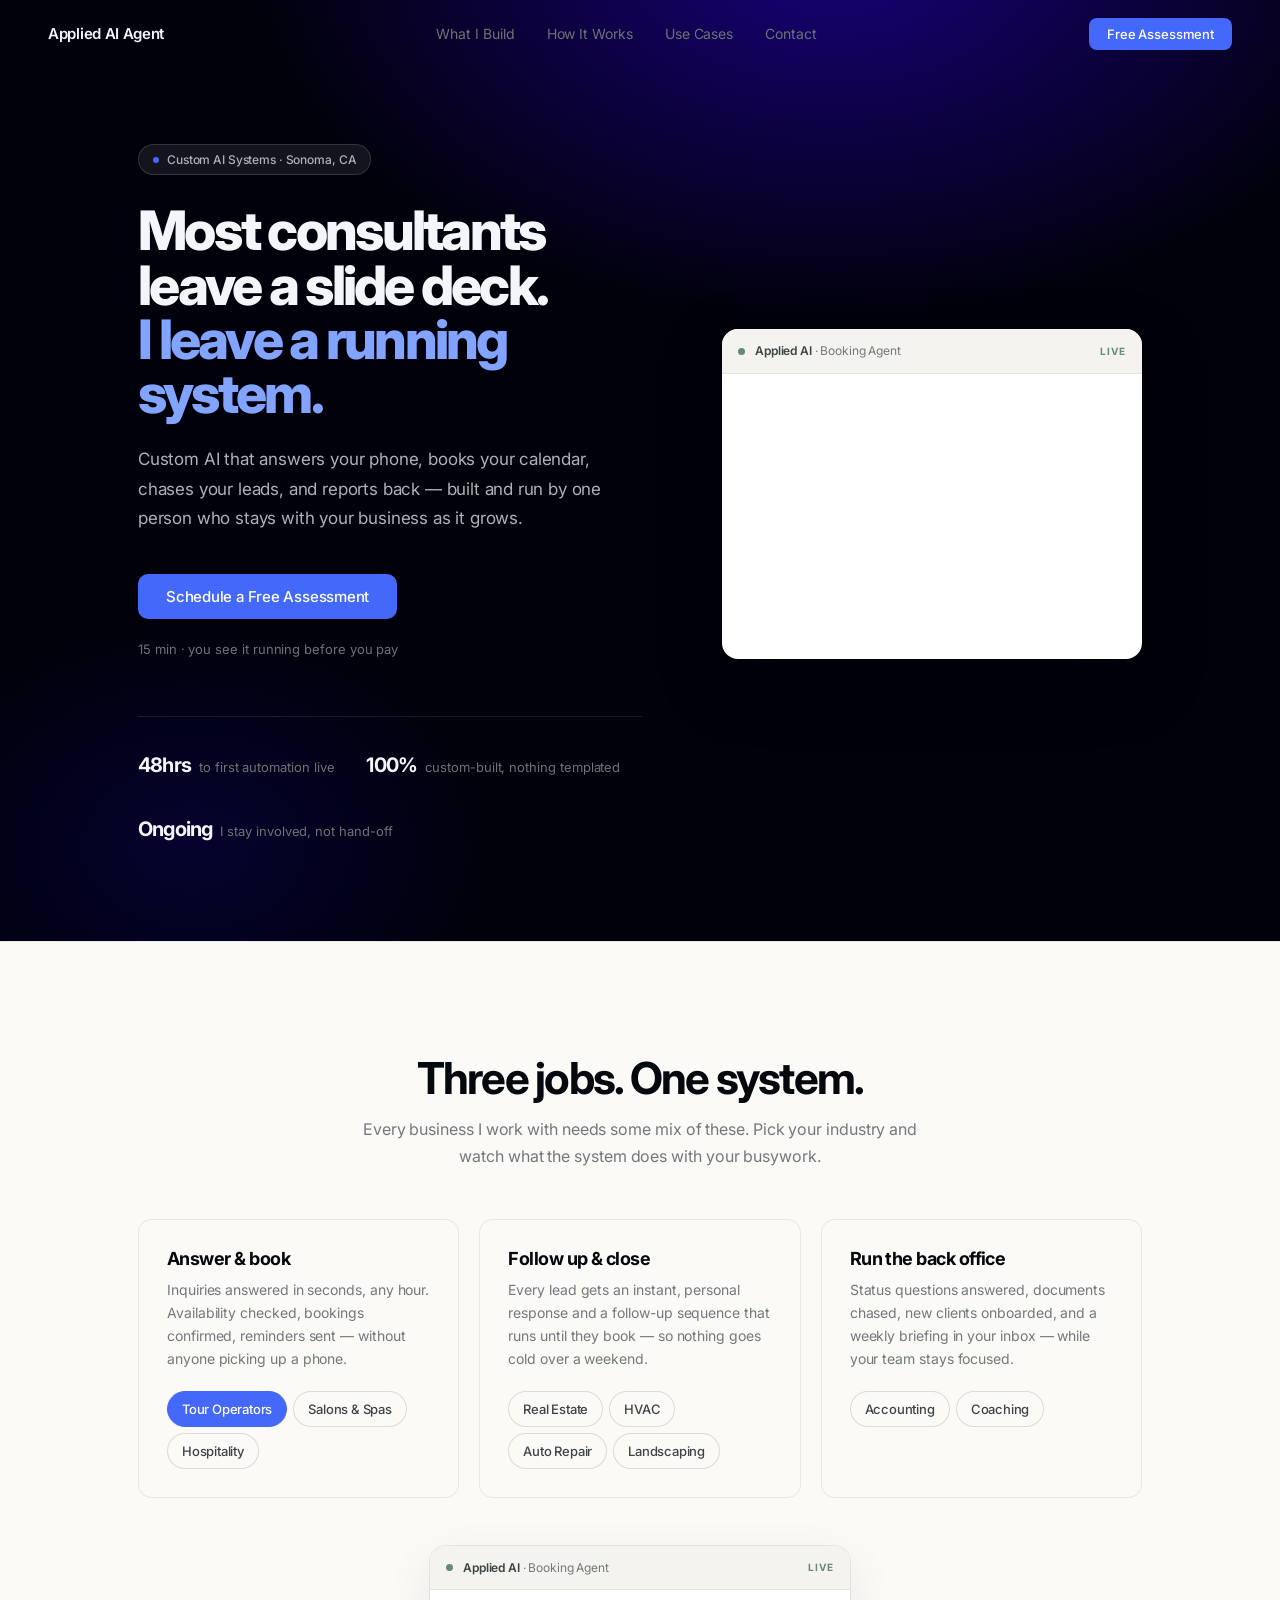
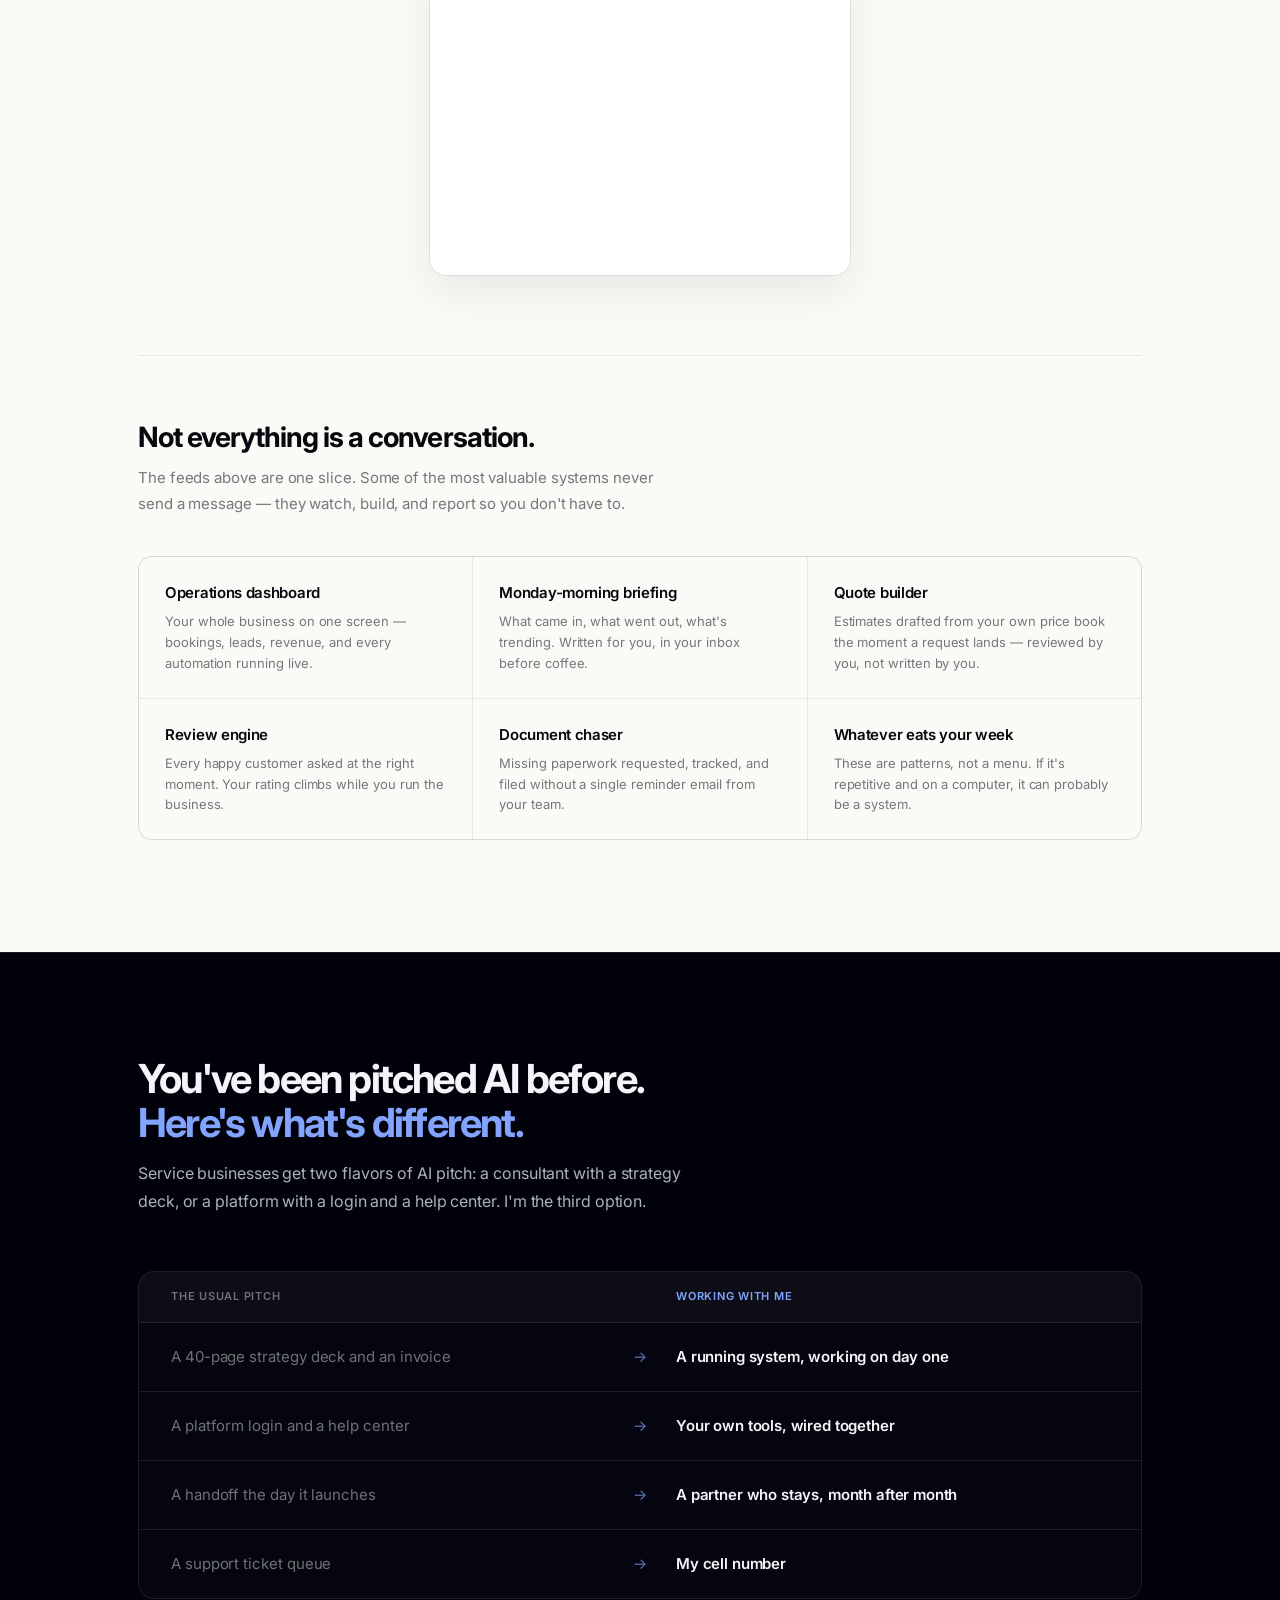
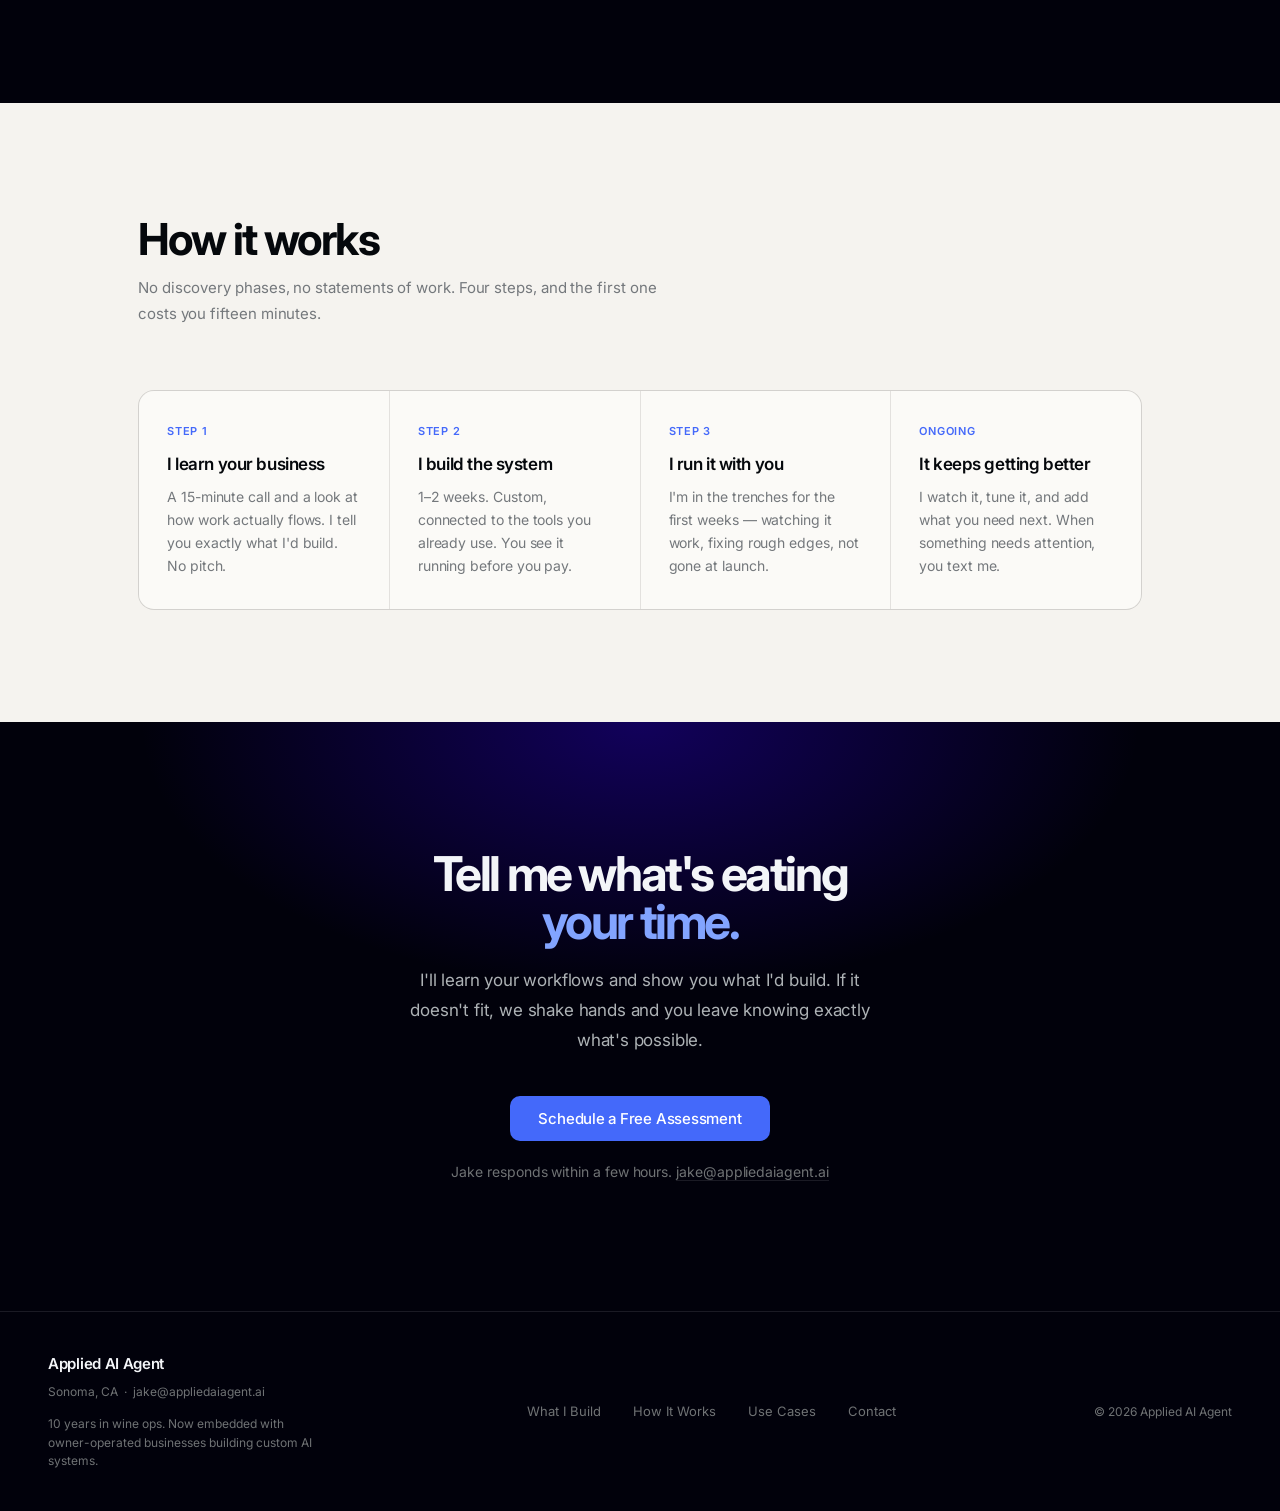
==== commit 826f40ed: "Refine homepage: staying language, cleaner comparison table, breadth section - Hero/meta: 'sticks ar" ====
--- a/index.html
+++ b/index.html
@@ -4,7 +4,7 @@
     <meta charset="UTF-8">
     <meta name="viewport" content="width=device-width, initial-scale=1.0">
     <title>Applied AI Agent — Custom AI systems that run your busywork</title>
-    <meta name="description" content="Most consultants leave you a slide deck. I leave you a running system. Custom AI that answers your phone, books your calendar, chases your leads, and reports back.">
+    <meta name="description" content="Most consultants leave you a slide deck. I leave you a running system — and I stay to run it with you. Custom AI that answers your phone, books your calendar, chases your leads, and reports back.">
     <link rel="preconnect" href="https://fonts.googleapis.com">
     <link rel="preconnect" href="https://fonts.gstatic.com" crossorigin>
     <link href="https://fonts.googleapis.com/css2?family=Inter:wght@300;400;500;600;700;800&display=swap" rel="stylesheet">
@@ -159,6 +159,46 @@
         display: flex; justify-content: center;
     }
 
+    /* Beyond conversations — the quiet systems */
+    .beyond {
+        margin-top: 5rem;
+        padding-top: 4rem;
+        border-top: 1px solid var(--rule);
+    }
+    .beyond-head { max-width: 520px; margin-bottom: 2.5rem; }
+    .beyond-head h3 {
+        font-size: clamp(1.375rem, 2.25vw, 1.75rem);
+        font-weight: 700; letter-spacing: -0.035em;
+        color: var(--ink); margin-bottom: 0.625rem;
+    }
+    .beyond-head p {
+        font-size: 0.9375rem; color: var(--ink-soft); line-height: 1.7;
+        letter-spacing: -0.005em;
+    }
+    .beyond-grid {
+        display: grid; grid-template-columns: repeat(3, 1fr);
+        gap: 1px;
+        background: var(--rule);
+        border: 1px solid var(--rule);
+        border-radius: 14px; overflow: hidden;
+    }
+    .beyond-item {
+        background: var(--surface);
+        padding: 1.5rem 1.625rem;
+        transition: background 0.2s;
+    }
+    .beyond-item:hover { background: var(--surface-warm); }
+    .beyond-item h4 {
+        font-size: 0.9375rem; font-weight: 600; letter-spacing: -0.02em;
+        color: var(--ink); margin-bottom: 0.375rem;
+    }
+    .beyond-item p {
+        font-size: 0.8125rem; color: var(--ink-soft); line-height: 1.6;
+        letter-spacing: -0.005em;
+    }
+    @media (max-width: 1024px) { .beyond-grid { grid-template-columns: 1fr 1fr; } }
+    @media (max-width: 600px)  { .beyond-grid { grid-template-columns: 1fr; } }
+
     /* ─── THE DIFFERENCE ─── */
     .positioning-section {
         background: var(--dark);
@@ -176,35 +216,51 @@
         font-size: 1rem; color: var(--text-light-mid); line-height: 1.75;
         letter-spacing: -0.005em;
     }
-    .diff-cols {
-        display: grid; grid-template-columns: 1fr 1fr; gap: 1.25rem;
-    }
-    .diff-col {
+    .diff-table {
         border: 1px solid var(--rule-dark);
-        border-radius: 14px;
-        padding: 2rem;
-    }
-    .diff-col--them { background: oklch(97% 0.004 240 / 0.03); }
-    .diff-col--me {
-        background: oklch(13% 0.07 272 / 0.5);
-        border-color: oklch(58% 0.22 268 / 0.35);
-    }
-    .diff-label {
+        border-radius: 16px;
+        overflow: hidden;
+        background: oklch(97% 0.004 240 / 0.02);
+    }
+    .diff-row {
+        display: grid;
+        grid-template-columns: 1fr 2.5rem 1fr;
+        align-items: center;
+        gap: 1rem;
+        padding: 1.375rem 2rem;
+        border-bottom: 1px solid var(--rule-dark);
+    }
+    .diff-row:last-child { border-bottom: none; }
+    .diff-row--head {
+        padding: 1rem 2rem;
+        background: oklch(97% 0.004 240 / 0.03);
+    }
+    .diff-row--head span {
         font-size: 0.6875rem; font-weight: 600; letter-spacing: 0.07em;
-        text-transform: uppercase; margin-bottom: 1.25rem; display: block;
-    }
-    .diff-col--them .diff-label { color: var(--text-light-soft); }
-    .diff-col--me .diff-label { color: oklch(75% 0.18 270); }
-    .diff-col ul { list-style: none; display: flex; flex-direction: column; gap: 0.875rem; }
-    .diff-col li {
-        font-size: 0.9375rem; line-height: 1.6; letter-spacing: -0.005em;
-        display: flex; gap: 0.75rem; align-items: baseline;
-    }
-    .diff-col--them li { color: var(--text-light-soft); }
-    .diff-col--them li::before { content: '—'; flex-shrink: 0; }
-    .diff-col--me li { color: var(--text-light-mid); }
-    .diff-col--me li::before { content: '✓'; color: var(--sage); font-weight: 700; flex-shrink: 0; }
-    .diff-col--me li strong { color: var(--text-light); font-weight: 600; }
+        text-transform: uppercase; color: var(--text-light-soft);
+    }
+    .diff-row--head span:last-child { color: oklch(75% 0.18 270); }
+    .diff-them {
+        font-size: 0.9375rem; line-height: 1.55; letter-spacing: -0.005em;
+        color: var(--text-light-soft);
+    }
+    .diff-arrow {
+        color: oklch(75% 0.18 270);
+        font-size: 0.9375rem; text-align: center;
+        opacity: 0.7;
+    }
+    .diff-me {
+        font-size: 0.9375rem; font-weight: 600; line-height: 1.55;
+        letter-spacing: -0.01em; color: var(--text-light);
+    }
+    @media (max-width: 768px) {
+        .diff-row { grid-template-columns: 1fr; gap: 0.375rem; padding: 1.25rem 1.5rem; }
+        .diff-arrow { display: none; }
+        .diff-them { font-size: 0.875rem; }
+        .diff-them::after { content: ''; }
+        .diff-row--head { display: none; }
+        .diff-me::before { content: '→ '; color: oklch(75% 0.18 270); }
+    }
 
     /* ─── PROCESS ─── */
     .process-section {
@@ -398,7 +454,7 @@
                     Custom AI Systems · Sonoma, CA
                 </div>
                 <h1>Most consultants leave a slide deck.<br><span>I leave a running system.</span></h1>
-                <p class="hero-sub">Custom AI that answers your phone, books your calendar, chases your leads, and reports back — built by one person who sticks around until it works.</p>
+                <p class="hero-sub">Custom AI that answers your phone, books your calendar, chases your leads, and reports back — built and run by one person who stays with your business as it grows.</p>
                 <div class="hero-actions">
                     <button onclick="openModal()" class="btn-primary">Schedule a Free Assessment</button>
                     <span class="hero-note">15 min · you see it running before you pay</span>
@@ -467,6 +523,39 @@
         <div class="features-demo-wrap fade">
             <div id="features-demo" aria-label="Live demo of the selected industry's automation"></div>
         </div>
+
+        <div class="beyond fade">
+            <div class="beyond-head">
+                <h3>Not everything is a conversation.</h3>
+                <p>The feeds above are one slice. Some of the most valuable systems never send a message — they watch, build, and report so you don't have to.</p>
+            </div>
+            <div class="beyond-grid">
+                <div class="beyond-item">
+                    <h4>Operations dashboard</h4>
+                    <p>Your whole business on one screen — bookings, leads, revenue, and every automation running live.</p>
+                </div>
+                <div class="beyond-item">
+                    <h4>Monday-morning briefing</h4>
+                    <p>What came in, what went out, what's trending. Written for you, in your inbox before coffee.</p>
+                </div>
+                <div class="beyond-item">
+                    <h4>Quote builder</h4>
+                    <p>Estimates drafted from your own price book the moment a request lands — reviewed by you, not written by you.</p>
+                </div>
+                <div class="beyond-item">
+                    <h4>Review engine</h4>
+                    <p>Every happy customer asked at the right moment. Your rating climbs while you run the business.</p>
+                </div>
+                <div class="beyond-item">
+                    <h4>Document chaser</h4>
+                    <p>Missing paperwork requested, tracked, and filed without a single reminder email from your team.</p>
+                </div>
+                <div class="beyond-item">
+                    <h4>Whatever eats your week</h4>
+                    <p>These are patterns, not a menu. If it's repetitive and on a computer, it can probably be a system.</p>
+                </div>
+            </div>
+        </div>
     </div>
 </section>
 
@@ -477,26 +566,31 @@
             <h2>You've been pitched AI before.<br><span>Here's what's different.</span></h2>
             <p>Service businesses get two flavors of AI pitch: a consultant with a strategy deck, or a platform with a login and a help center. I'm the third option.</p>
         </div>
-        <div class="diff-cols">
-            <div class="diff-col diff-col--them fade">
-                <span class="diff-label">What you usually get</span>
-                <ul>
-                    <li>A 40-page strategy deck and an invoice</li>
-                    <li>A platform login and a "knowledge base"</li>
-                    <li>Software your team has to learn around</li>
-                    <li>A handoff the day it launches</li>
-                    <li>A support ticket queue when it breaks</li>
-                </ul>
-            </div>
-            <div class="diff-col diff-col--me fade">
-                <span class="diff-label">What I leave you with</span>
-                <ul>
-                    <li><strong>A running system</strong> — answering, booking, and following up on day one</li>
-                    <li><strong>Built around your tools</strong> — your calendar, your inbox, your CRM</li>
-                    <li><strong>Me, in the trenches</strong> — hands-on through launch and the weeks after</li>
-                    <li><strong>You own it</strong> — the system is yours, not a subscription hostage</li>
-                    <li><strong>My cell number</strong> — when something needs attention, you text me</li>
-                </ul>
+        <div class="diff-table fade">
+            <div class="diff-row diff-row--head">
+                <span>The usual pitch</span>
+                <span></span>
+                <span>Working with me</span>
+            </div>
+            <div class="diff-row">
+                <span class="diff-them">A 40-page strategy deck and an invoice</span>
+                <span class="diff-arrow">→</span>
+                <span class="diff-me">A running system, working on day one</span>
+            </div>
+            <div class="diff-row">
+                <span class="diff-them">A platform login and a help center</span>
+                <span class="diff-arrow">→</span>
+                <span class="diff-me">Your own tools, wired together</span>
+            </div>
+            <div class="diff-row">
+                <span class="diff-them">A handoff the day it launches</span>
+                <span class="diff-arrow">→</span>
+                <span class="diff-me">A partner who stays, month after month</span>
+            </div>
+            <div class="diff-row">
+                <span class="diff-them">A support ticket queue</span>
+                <span class="diff-arrow">→</span>
+                <span class="diff-me">My cell number</span>
             </div>
         </div>
     </div>
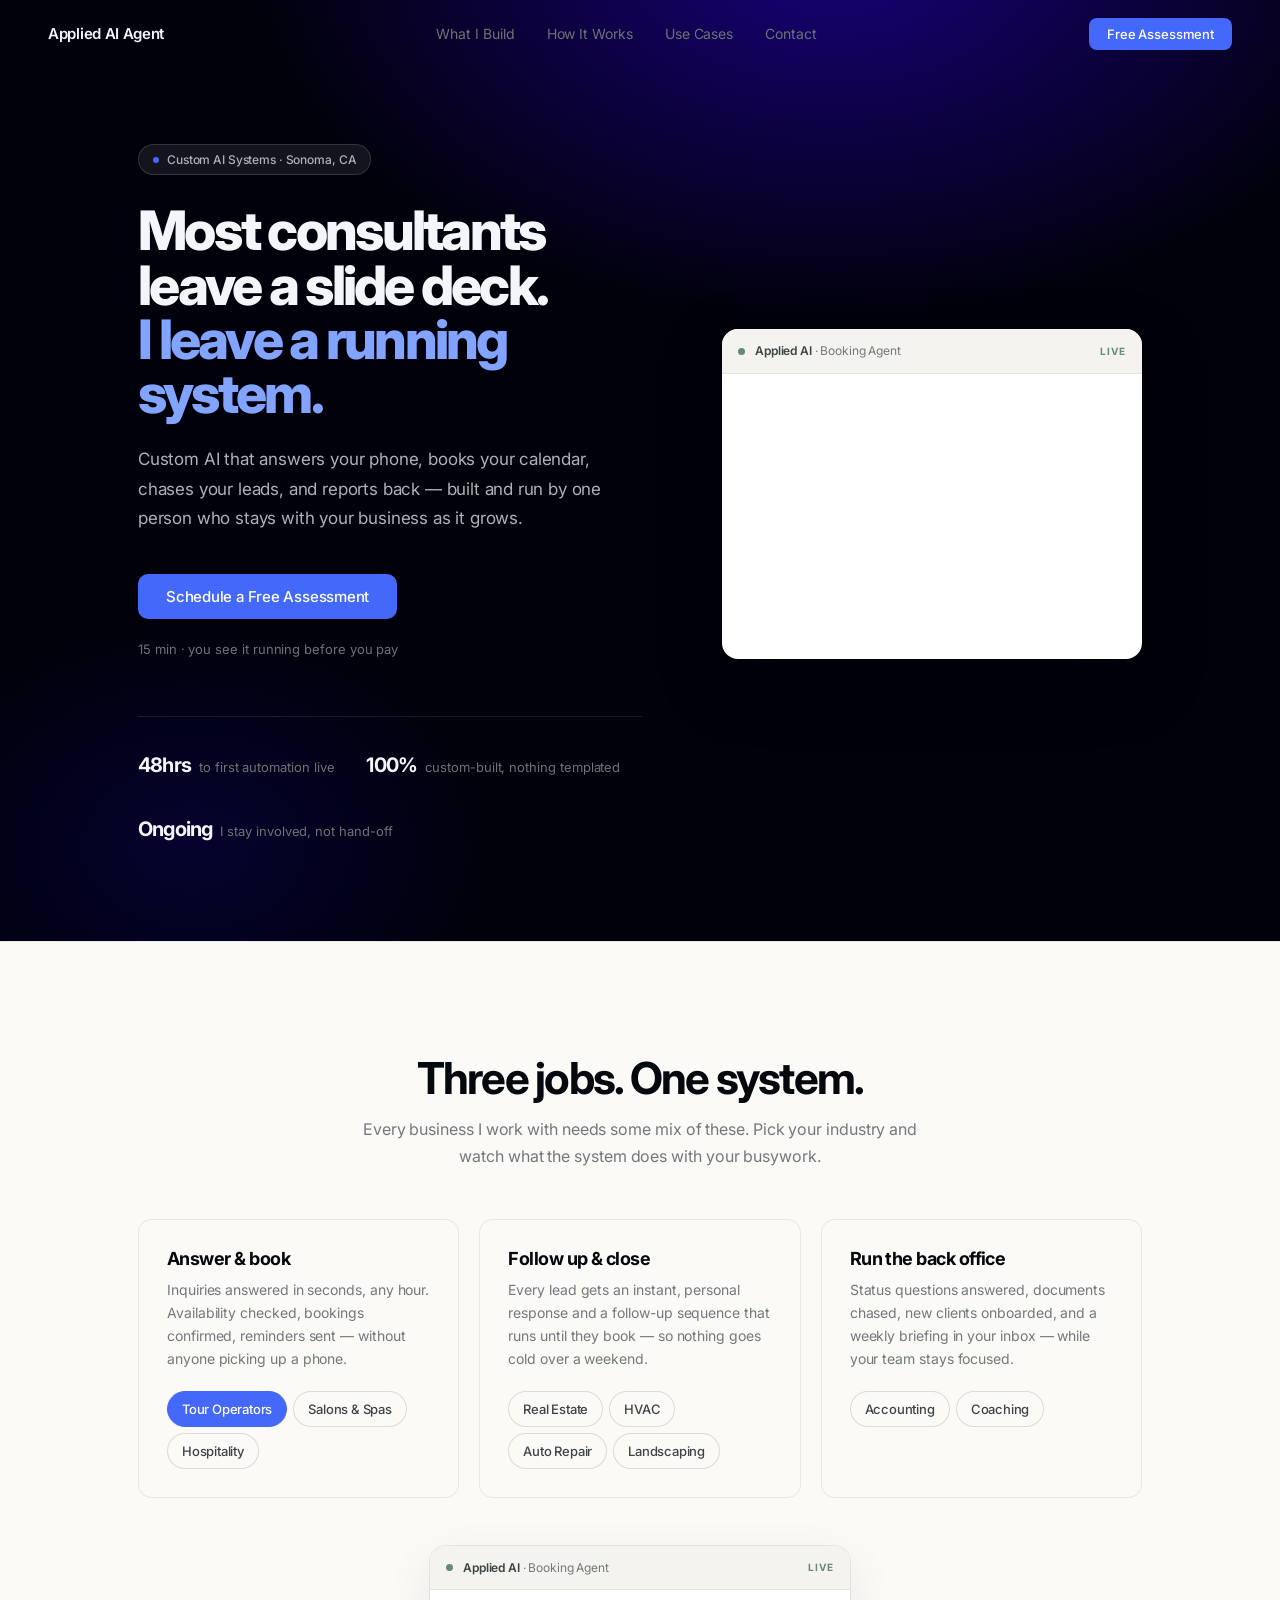
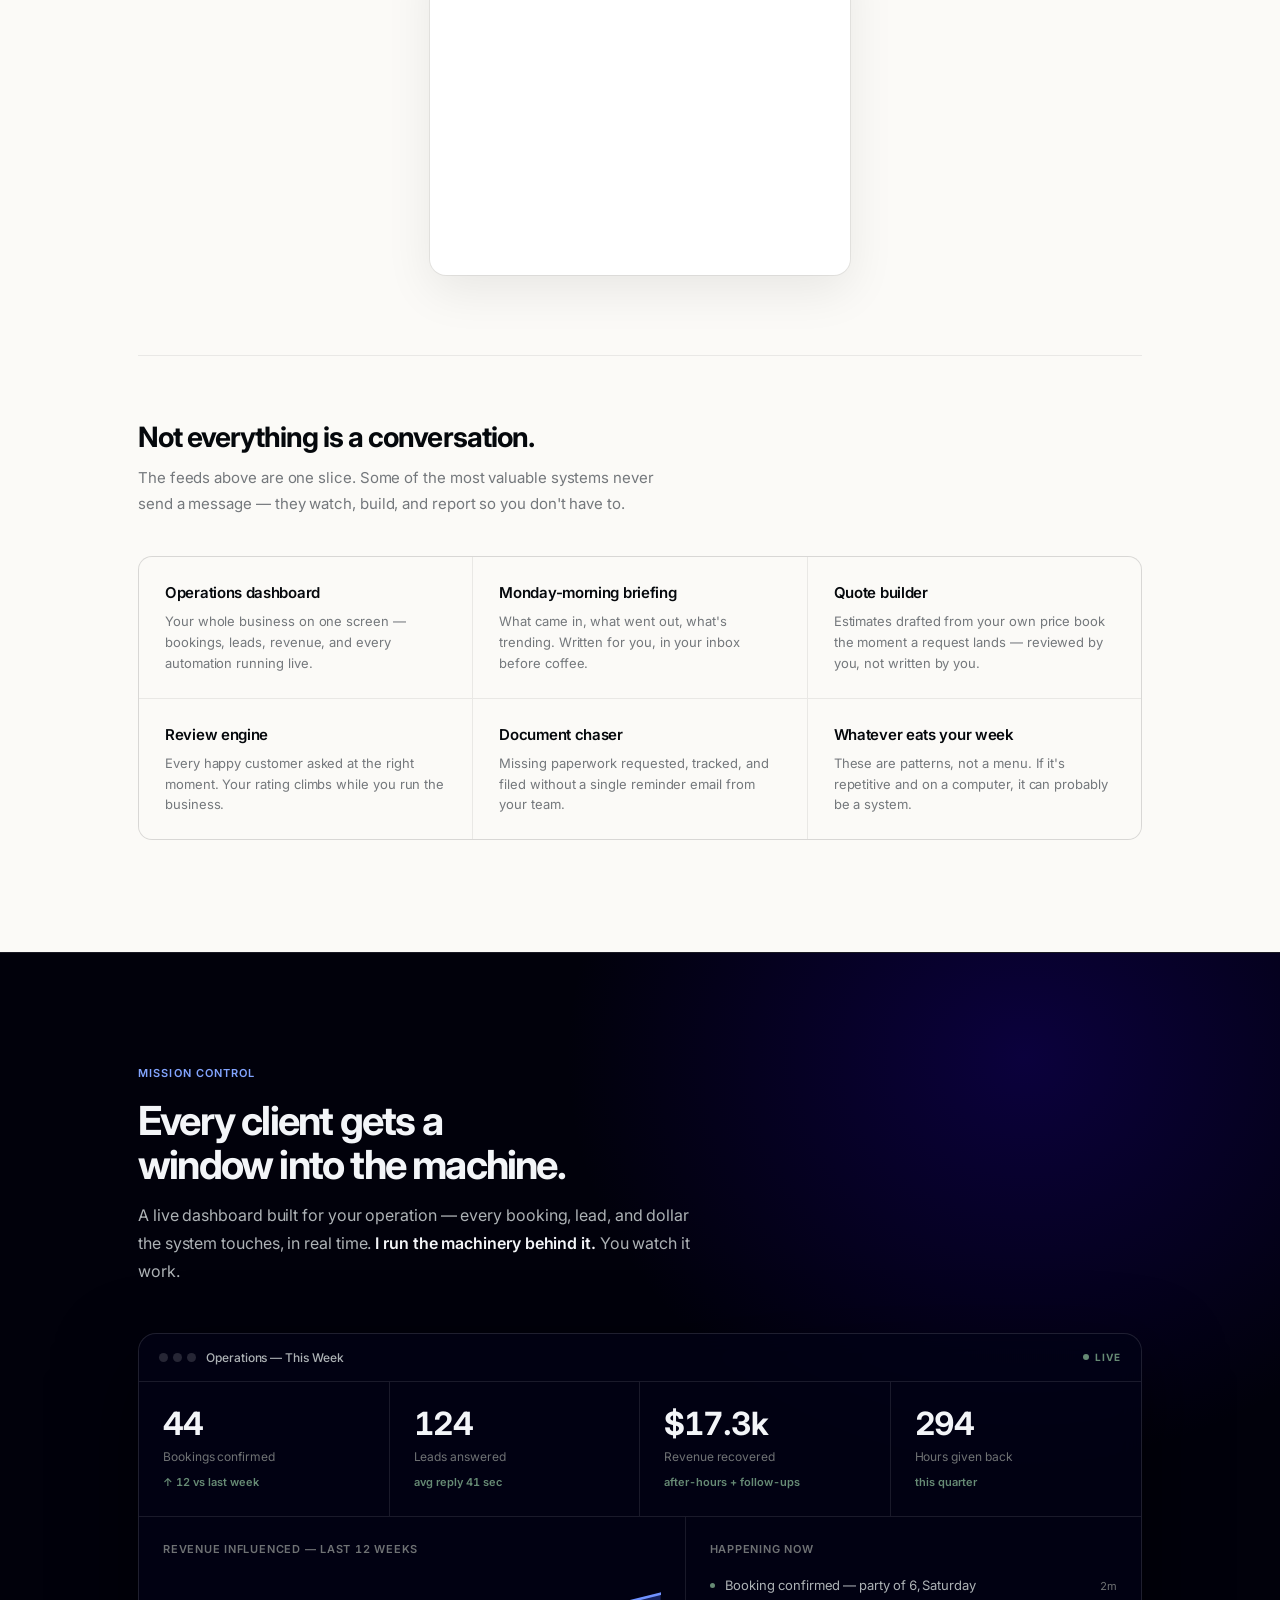
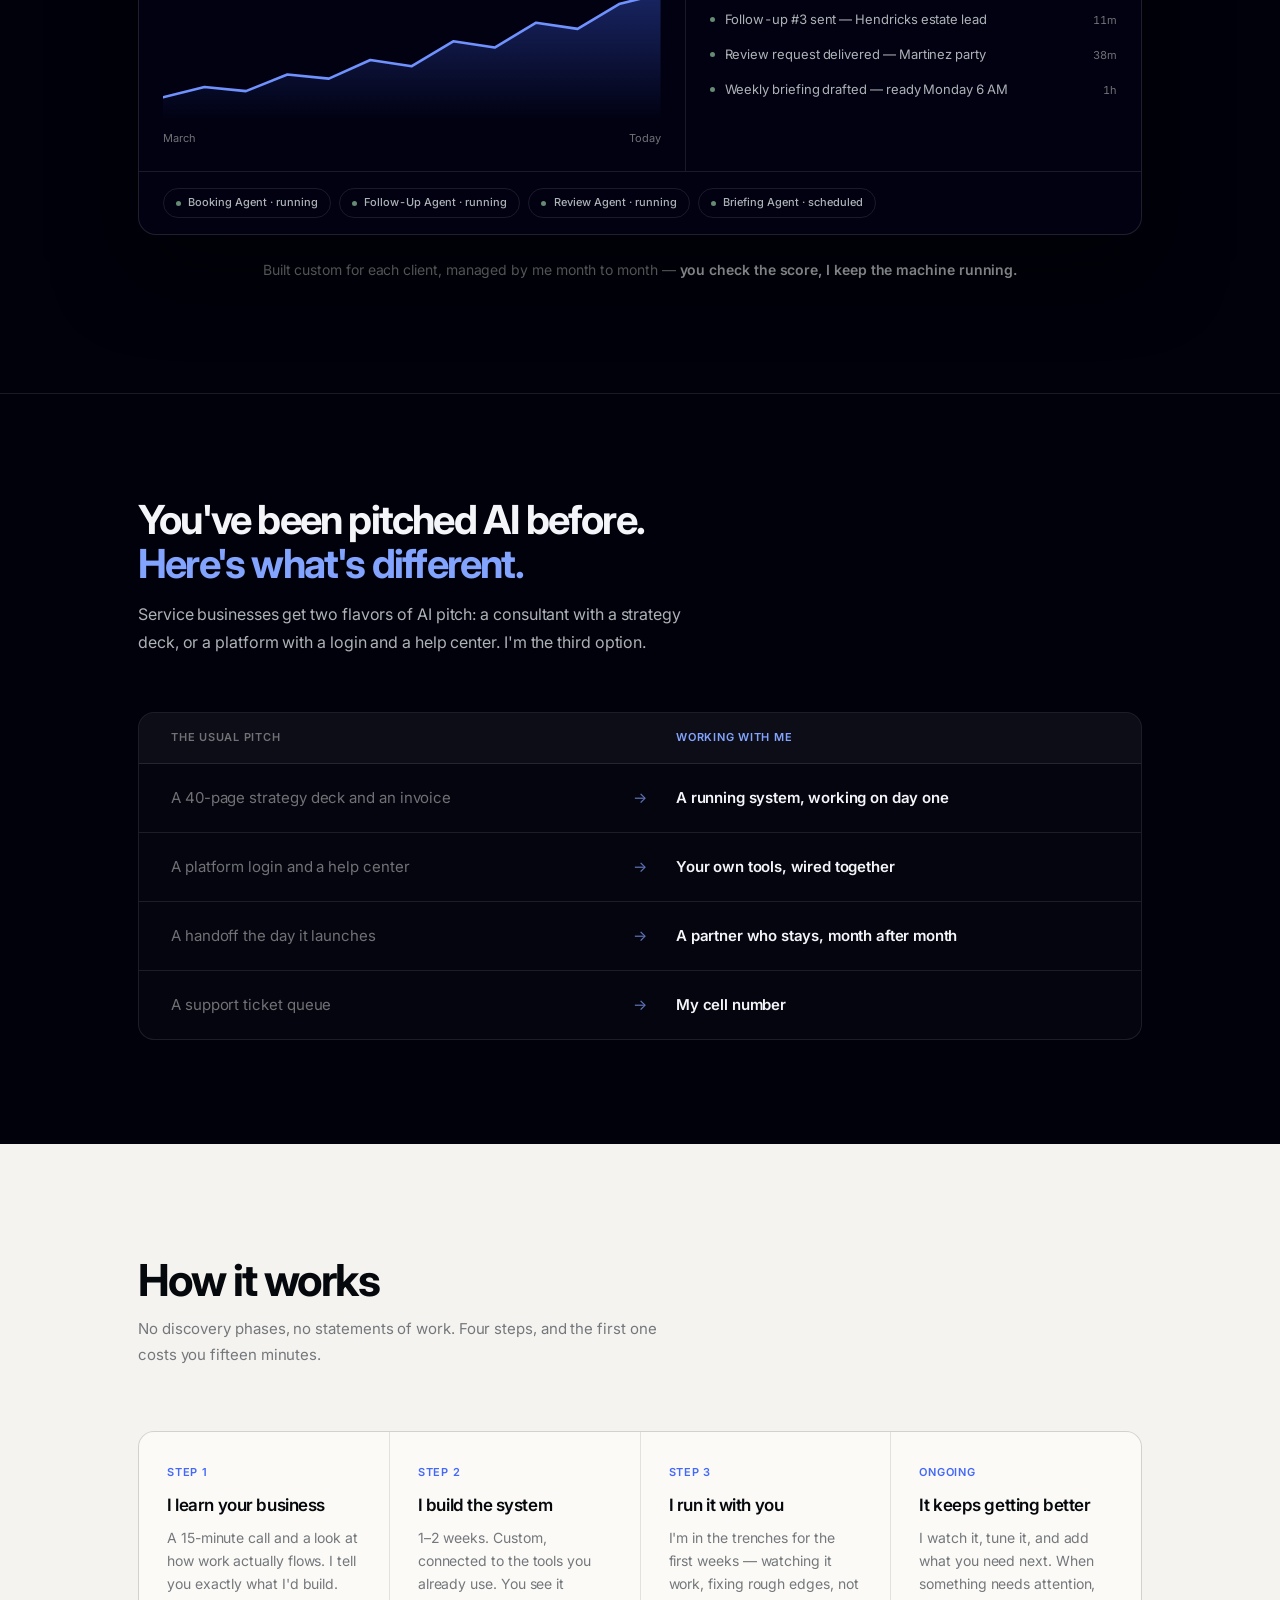
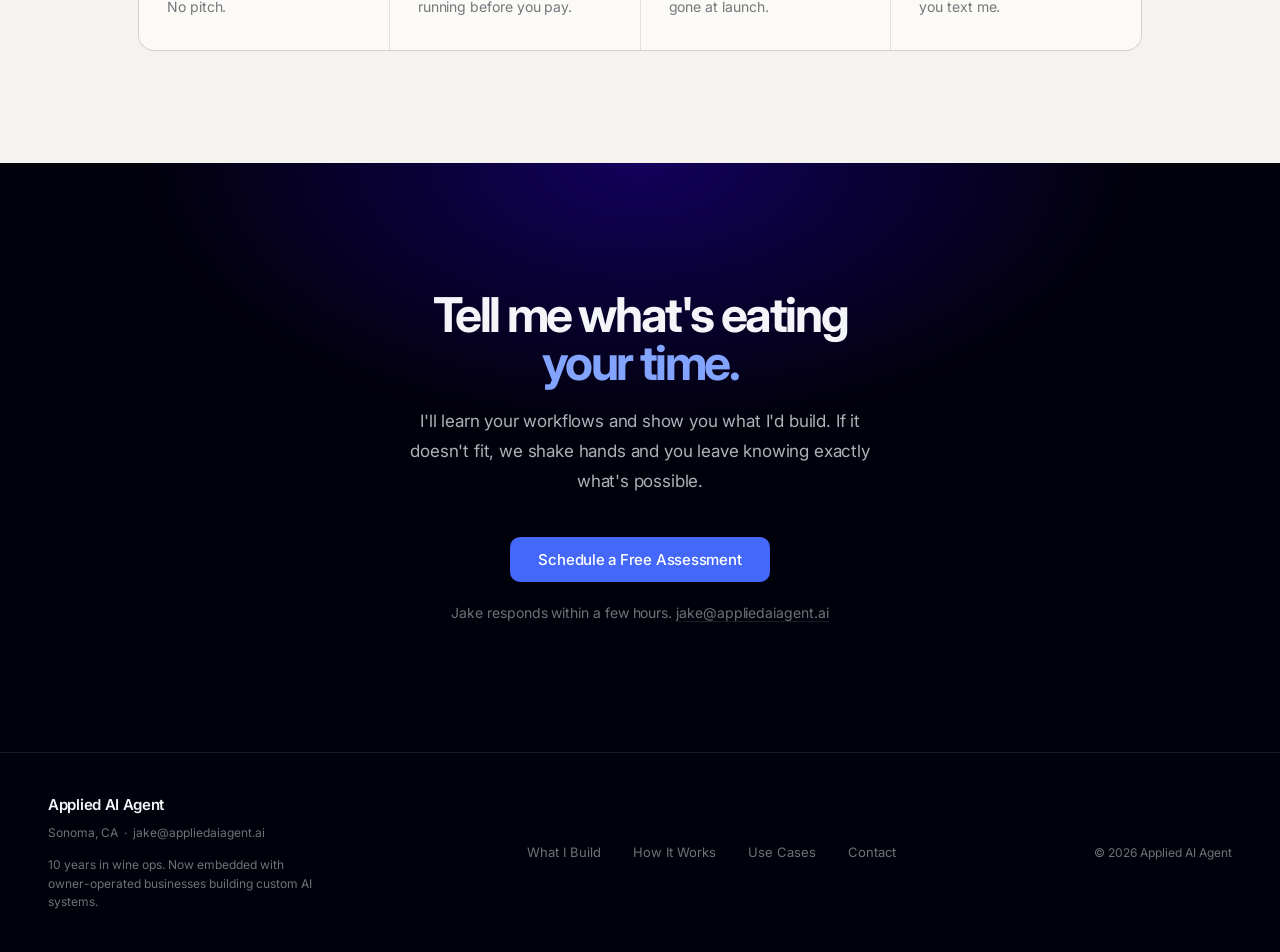
==== commit 9f2602c8: "Add Mission Control dashboard showcase; managed-service positioning - New dark section between featu" ====
--- a/index.html
+++ b/index.html
@@ -198,6 +198,159 @@
     }
     @media (max-width: 1024px) { .beyond-grid { grid-template-columns: 1fr 1fr; } }
     @media (max-width: 600px)  { .beyond-grid { grid-template-columns: 1fr; } }
+
+    /* ─── MISSION CONTROL ─── */
+    .mc-section {
+        position: relative; overflow: hidden;
+        background: var(--dark);
+        padding: 7rem 0;
+        border-top: 1px solid var(--rule-dark);
+    }
+    .mc-section::before {
+        content: '';
+        position: absolute; inset: 0; pointer-events: none;
+        background: radial-gradient(ellipse 55% 60% at 80% 10%,
+            oklch(30% 0.22 272 / 0.35) 0%, transparent 65%);
+    }
+    .mc-inner { position: relative; z-index: 1; }
+    .mc-head { max-width: 560px; margin-bottom: 3rem; }
+    .mc-label {
+        font-size: 0.6875rem; font-weight: 600; letter-spacing: 0.1em;
+        text-transform: uppercase; color: oklch(75% 0.18 270);
+        display: block; margin-bottom: 1rem;
+    }
+    .mc-head h2 {
+        color: var(--text-light);
+        font-size: clamp(1.875rem, 3.25vw, 2.5rem);
+        letter-spacing: -0.045em; line-height: 1.1;
+        margin-bottom: 0.875rem;
+    }
+    .mc-head p {
+        font-size: 1rem; color: var(--text-light-mid); line-height: 1.75;
+        letter-spacing: -0.005em;
+    }
+    .mc-head p strong { color: var(--text-light); font-weight: 600; }
+
+    .mc-dash {
+        background: oklch(11% 0.05 272 / 0.75);
+        border: 1px solid oklch(97% 0.004 240 / 0.12);
+        border-radius: 18px;
+        overflow: hidden;
+        backdrop-filter: blur(12px);
+        box-shadow: 0 32px 80px oklch(5% 0.03 275 / 0.6);
+        font-variant-numeric: tabular-nums;
+    }
+    .mc-bar {
+        display: flex; align-items: center; gap: 0.625rem;
+        padding: 0.875rem 1.25rem;
+        border-bottom: 1px solid var(--rule-dark);
+    }
+    .mc-bar-dots { display: flex; gap: 5px; }
+    .mc-bar-dot { width: 9px; height: 9px; border-radius: 50%; background: oklch(97% 0.004 240 / 0.15); }
+    .mc-bar-title { flex: 1; font-size: 0.75rem; font-weight: 500; color: var(--text-light-mid); letter-spacing: -0.005em; }
+    .mc-bar-live { display: flex; align-items: center; gap: 0.375rem; font-size: 0.625rem; font-weight: 700; letter-spacing: 0.1em; color: var(--sage); }
+    .mc-bar-live .df-live-dot { width: 6px; height: 6px; }
+
+    .mc-metrics {
+        display: grid; grid-template-columns: repeat(4, 1fr);
+        border-bottom: 1px solid var(--rule-dark);
+    }
+    .mc-metric {
+        padding: 1.5rem 1.5rem 1.375rem;
+        border-right: 1px solid var(--rule-dark);
+    }
+    .mc-metric:last-child { border-right: none; }
+    .mc-metric-val {
+        display: block;
+        font-size: clamp(1.5rem, 2.5vw, 2rem); font-weight: 700;
+        letter-spacing: -0.04em; color: var(--text-light); line-height: 1.1;
+    }
+    .mc-metric-label {
+        display: block; margin-top: 0.375rem;
+        font-size: 0.75rem; color: var(--text-light-soft); letter-spacing: -0.005em;
+    }
+    .mc-metric-delta {
+        display: inline-block; margin-top: 0.5rem;
+        font-size: 0.6875rem; font-weight: 600; color: var(--sage);
+    }
+
+    .mc-body {
+        display: grid; grid-template-columns: 1.2fr 1fr;
+    }
+    .mc-chart { padding: 1.5rem; border-right: 1px solid var(--rule-dark); }
+    .mc-panel-title {
+        font-size: 0.6875rem; font-weight: 600; letter-spacing: 0.07em;
+        text-transform: uppercase; color: var(--text-light-soft);
+        display: block; margin-bottom: 1rem;
+    }
+    .mc-spark { width: 100%; height: auto; display: block; }
+    .mc-spark .spark-line {
+        fill: none; stroke: oklch(70% 0.2 270); stroke-width: 2.5;
+        stroke-linecap: round; stroke-linejoin: round;
+    }
+    .mc-spark .spark-fill { opacity: 0; transition: opacity 1s var(--ease-expo) 1.2s; }
+    .mc-on .mc-spark .spark-fill { opacity: 1; }
+    .mc-spark .spark-line {
+        stroke-dasharray: 1; stroke-dashoffset: 1;
+    }
+    .mc-on .mc-spark .spark-line { animation: sparkDraw 1.8s var(--ease-quart) 0.3s forwards; }
+    @keyframes sparkDraw { to { stroke-dashoffset: 0; } }
+    .mc-chart-foot {
+        display: flex; justify-content: space-between; margin-top: 0.625rem;
+        font-size: 0.6875rem; color: var(--text-light-soft);
+    }
+
+    .mc-activity { padding: 1.5rem; }
+    .mc-rows { display: flex; flex-direction: column; gap: 0.875rem; }
+    .mc-row {
+        display: flex; align-items: baseline; gap: 0.625rem;
+        font-size: 0.8125rem; color: var(--text-light-mid); letter-spacing: -0.005em;
+        opacity: 0; transform: translateY(6px);
+        transition: opacity 0.4s var(--ease-expo), transform 0.4s var(--ease-expo);
+    }
+    .mc-on .mc-row { opacity: 1; transform: none; }
+    .mc-on .mc-row:nth-child(1) { transition-delay: 0.5s; }
+    .mc-on .mc-row:nth-child(2) { transition-delay: 0.8s; }
+    .mc-on .mc-row:nth-child(3) { transition-delay: 1.1s; }
+    .mc-on .mc-row:nth-child(4) { transition-delay: 1.4s; }
+    .mc-row-dot {
+        width: 5px; height: 5px; border-radius: 50%;
+        background: var(--sage); flex-shrink: 0; align-self: center;
+    }
+    .mc-row-time { margin-left: auto; font-size: 0.6875rem; color: var(--text-light-soft); flex-shrink: 0; }
+
+    .mc-agents {
+        display: flex; gap: 0.5rem; flex-wrap: wrap;
+        padding: 1rem 1.5rem;
+        border-top: 1px solid var(--rule-dark);
+    }
+    .mc-agent {
+        display: inline-flex; align-items: center; gap: 0.45rem;
+        padding: 0.3125rem 0.75rem; border-radius: 100px;
+        border: 1px solid var(--rule-dark);
+        font-size: 0.6875rem; font-weight: 500; color: var(--text-light-mid);
+    }
+    .mc-agent-dot { width: 5px; height: 5px; border-radius: 50%; background: var(--sage); }
+
+    .mc-note {
+        margin-top: 1.5rem;
+        font-size: 0.875rem; color: var(--text-light-soft);
+        letter-spacing: -0.005em; text-align: center;
+    }
+    .mc-note strong { color: var(--text-light-mid); font-weight: 600; }
+
+    @media (max-width: 960px) {
+        .mc-metrics { grid-template-columns: 1fr 1fr; }
+        .mc-metric:nth-child(2) { border-right: none; }
+        .mc-metric:nth-child(-n+2) { border-bottom: 1px solid var(--rule-dark); }
+        .mc-body { grid-template-columns: 1fr; }
+        .mc-chart { border-right: none; border-bottom: 1px solid var(--rule-dark); }
+    }
+
+    @media (prefers-reduced-motion: reduce) {
+        .mc-spark .spark-line { stroke-dasharray: none; stroke-dashoffset: 0; animation: none; }
+        .mc-spark .spark-fill, .mc-row { opacity: 1; transform: none; transition: none; }
+    }
 
     /* ─── THE DIFFERENCE ─── */
     .positioning-section {
@@ -559,6 +712,89 @@
     </div>
 </section>
 
+<!-- ══════════════════════════════ MISSION CONTROL ══════════════════════════════ -->
+<section class="mc-section" id="dashboard">
+    <div class="container">
+        <div class="mc-inner">
+            <div class="mc-head fade">
+                <span class="mc-label">Mission Control</span>
+                <h2>Every client gets a window into the machine.</h2>
+                <p>A live dashboard built for your operation — every booking, lead, and dollar the system touches, in real time. <strong>I run the machinery behind it.</strong> You watch it work.</p>
+            </div>
+
+            <div class="mc-dash fade" id="mc-dash">
+                <div class="mc-bar">
+                    <div class="mc-bar-dots">
+                        <span class="mc-bar-dot"></span><span class="mc-bar-dot"></span><span class="mc-bar-dot"></span>
+                    </div>
+                    <span class="mc-bar-title">Operations — This Week</span>
+                    <span class="mc-bar-live"><span class="df-live-dot"></span>LIVE</span>
+                </div>
+
+                <div class="mc-metrics">
+                    <div class="mc-metric">
+                        <span class="mc-metric-val" data-mc-count="47">0</span>
+                        <span class="mc-metric-label">Bookings confirmed</span>
+                        <span class="mc-metric-delta">↑ 12 vs last week</span>
+                    </div>
+                    <div class="mc-metric">
+                        <span class="mc-metric-val" data-mc-count="132">0</span>
+                        <span class="mc-metric-label">Leads answered</span>
+                        <span class="mc-metric-delta">avg reply 41 sec</span>
+                    </div>
+                    <div class="mc-metric">
+                        <span class="mc-metric-val" data-mc-count="18.4" data-mc-prefix="$" data-mc-suffix="k" data-mc-decimals="1">$0k</span>
+                        <span class="mc-metric-label">Revenue recovered</span>
+                        <span class="mc-metric-delta">after-hours + follow-ups</span>
+                    </div>
+                    <div class="mc-metric">
+                        <span class="mc-metric-val" data-mc-count="312">0</span>
+                        <span class="mc-metric-label">Hours given back</span>
+                        <span class="mc-metric-delta">this quarter</span>
+                    </div>
+                </div>
+
+                <div class="mc-body">
+                    <div class="mc-chart">
+                        <span class="mc-panel-title">Revenue influenced — last 12 weeks</span>
+                        <svg class="mc-spark" viewBox="0 0 480 140" preserveAspectRatio="none" aria-hidden="true">
+                            <defs>
+                                <linearGradient id="sparkGrad" x1="0" y1="0" x2="0" y2="1">
+                                    <stop offset="0%" stop-color="oklch(58% 0.22 268)" stop-opacity="0.35"/>
+                                    <stop offset="100%" stop-color="oklch(58% 0.22 268)" stop-opacity="0"/>
+                                </linearGradient>
+                            </defs>
+                            <path class="spark-fill" fill="url(#sparkGrad)" stroke="none"
+                                d="M0,118 L40,108 L80,112 L120,96 L160,100 L200,82 L240,88 L280,64 L320,70 L360,46 L400,52 L440,28 L480,18 L480,140 L0,140 Z"/>
+                            <path class="spark-line" pathLength="1"
+                                d="M0,118 L40,108 L80,112 L120,96 L160,100 L200,82 L240,88 L280,64 L320,70 L360,46 L400,52 L440,28 L480,18"/>
+                        </svg>
+                        <div class="mc-chart-foot"><span>March</span><span>Today</span></div>
+                    </div>
+                    <div class="mc-activity">
+                        <span class="mc-panel-title">Happening now</span>
+                        <div class="mc-rows">
+                            <div class="mc-row"><span class="mc-row-dot"></span>Booking confirmed — party of 6, Saturday<span class="mc-row-time">2m</span></div>
+                            <div class="mc-row"><span class="mc-row-dot"></span>Follow-up #3 sent — Hendricks estate lead<span class="mc-row-time">11m</span></div>
+                            <div class="mc-row"><span class="mc-row-dot"></span>Review request delivered — Martinez party<span class="mc-row-time">38m</span></div>
+                            <div class="mc-row"><span class="mc-row-dot"></span>Weekly briefing drafted — ready Monday 6 AM<span class="mc-row-time">1h</span></div>
+                        </div>
+                    </div>
+                </div>
+
+                <div class="mc-agents">
+                    <span class="mc-agent"><span class="mc-agent-dot"></span>Booking Agent · running</span>
+                    <span class="mc-agent"><span class="mc-agent-dot"></span>Follow-Up Agent · running</span>
+                    <span class="mc-agent"><span class="mc-agent-dot"></span>Review Agent · running</span>
+                    <span class="mc-agent"><span class="mc-agent-dot"></span>Briefing Agent · scheduled</span>
+                </div>
+            </div>
+
+            <p class="mc-note fade">Built custom for each client, managed by me month to month — <strong>you check the score, I keep the machine running.</strong></p>
+        </div>
+    </div>
+</section>
+
 <!-- ══════════════════════════════ POSITIONING ══════════════════════════════ -->
 <section class="positioning-section">
     <div class="container">
@@ -662,6 +898,43 @@
 // Hero: tour-operator script playing on load
 createDemoFeed(document.getElementById('hero-demo'), 'tour-operators');
 
+// Mission control: trigger spark draw, row stagger, and metric count-up on scroll-in
+(function () {
+    const dash = document.getElementById('mc-dash');
+    if (!dash) return;
+    const reduced = window.matchMedia('(prefers-reduced-motion: reduce)').matches;
+    const ease = t => 1 - Math.pow(1 - t, 3);
+
+    function countUp(el) {
+        const target = parseFloat(el.dataset.mcCount);
+        const prefix = el.dataset.mcPrefix || '';
+        const suffix = el.dataset.mcSuffix || '';
+        const decimals = parseInt(el.dataset.mcDecimals || '0', 10);
+        const start = performance.now();
+        (function tick(now) {
+            const p = Math.min((now - start) / 1400, 1);
+            el.textContent = prefix + (ease(p) * target).toFixed(decimals) + suffix;
+            if (p < 1) requestAnimationFrame(tick);
+        })(performance.now());
+    }
+
+    function fire() {
+        dash.classList.add('mc-on');
+        dash.querySelectorAll('[data-mc-count]').forEach(el => {
+            if (reduced) {
+                el.textContent = (el.dataset.mcPrefix || '') + el.dataset.mcCount + (el.dataset.mcSuffix || '');
+            } else countUp(el);
+        });
+    }
+
+    if ('IntersectionObserver' in window) {
+        const obs = new IntersectionObserver(([e]) => {
+            if (e.isIntersecting) { fire(); obs.disconnect(); }
+        }, { threshold: 0.3 });
+        obs.observe(dash);
+    } else fire();
+})();
+
 // Features: shared feed driven by industry chips across all three pillars
 const featuresFeed = createDemoFeed(document.getElementById('features-demo'), 'tour-operators', { flat: true });
 document.querySelectorAll('.pillar .demo-chips').forEach(group => {
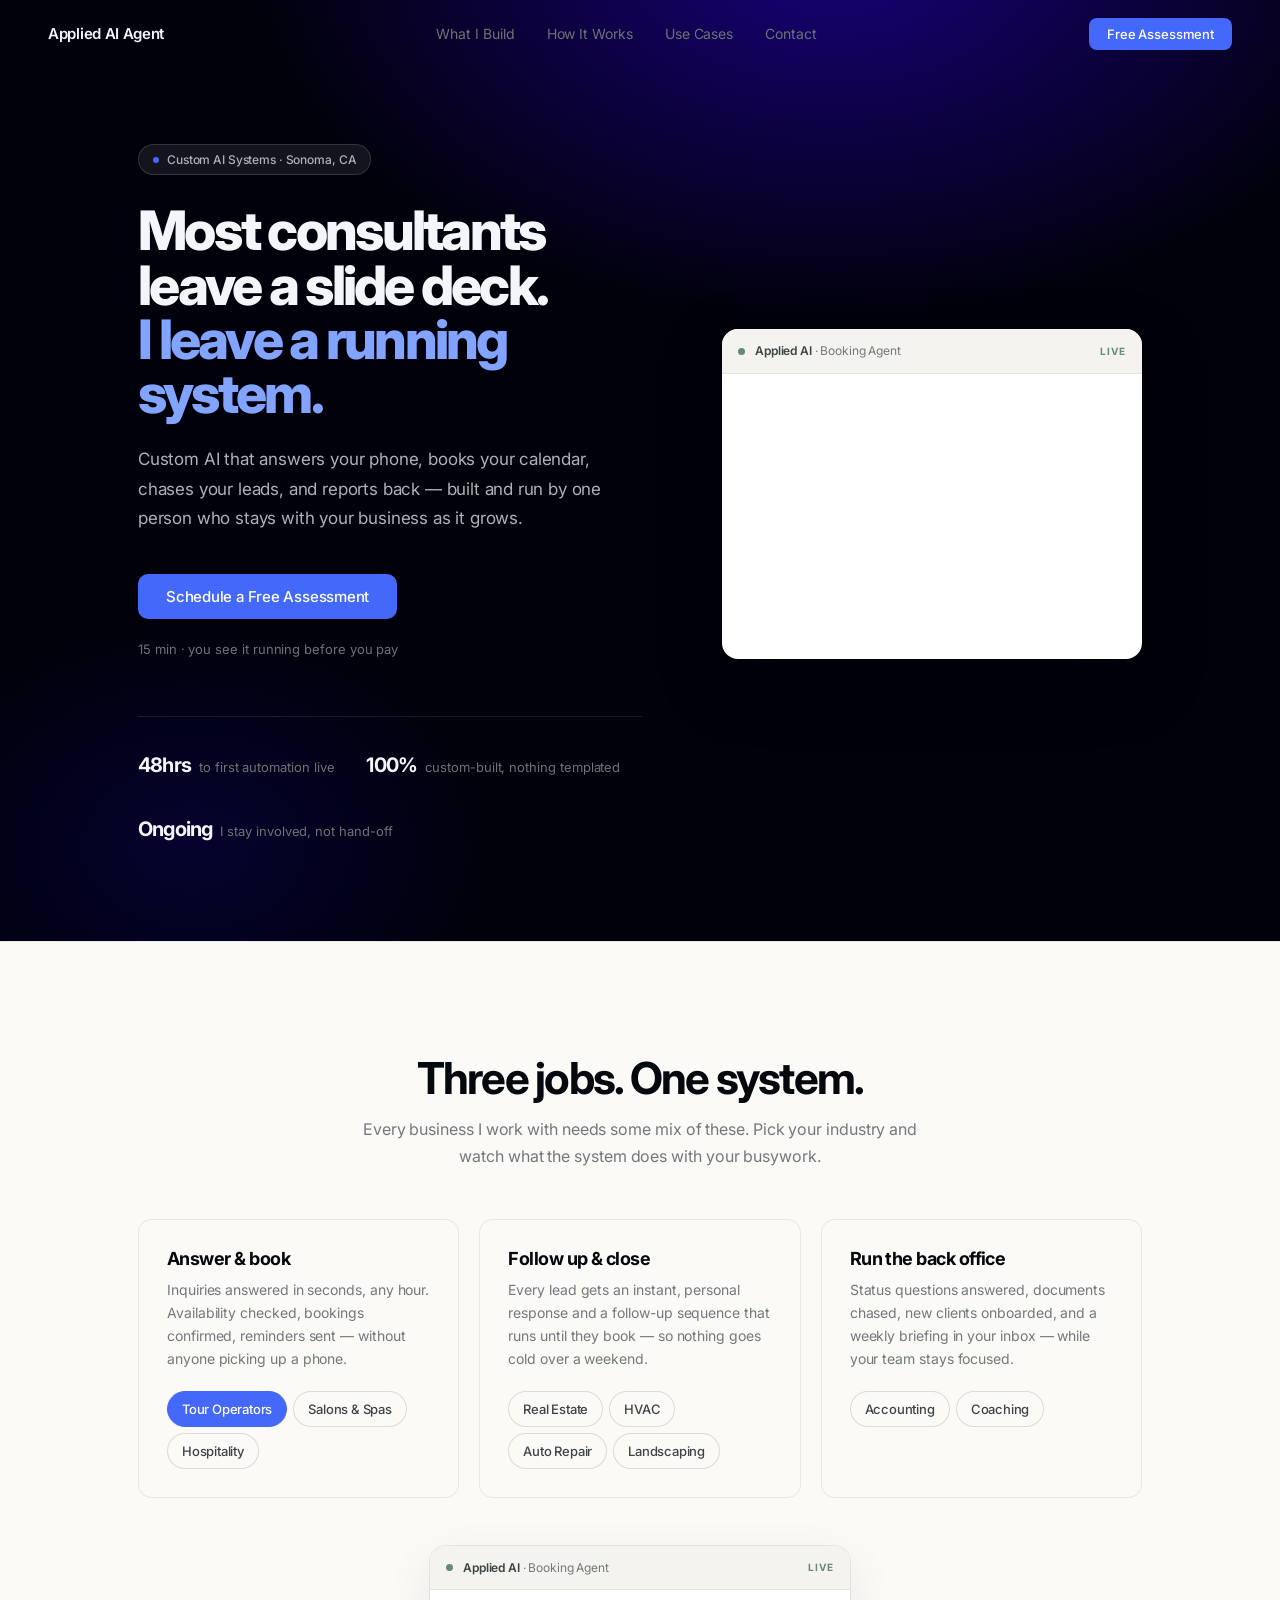
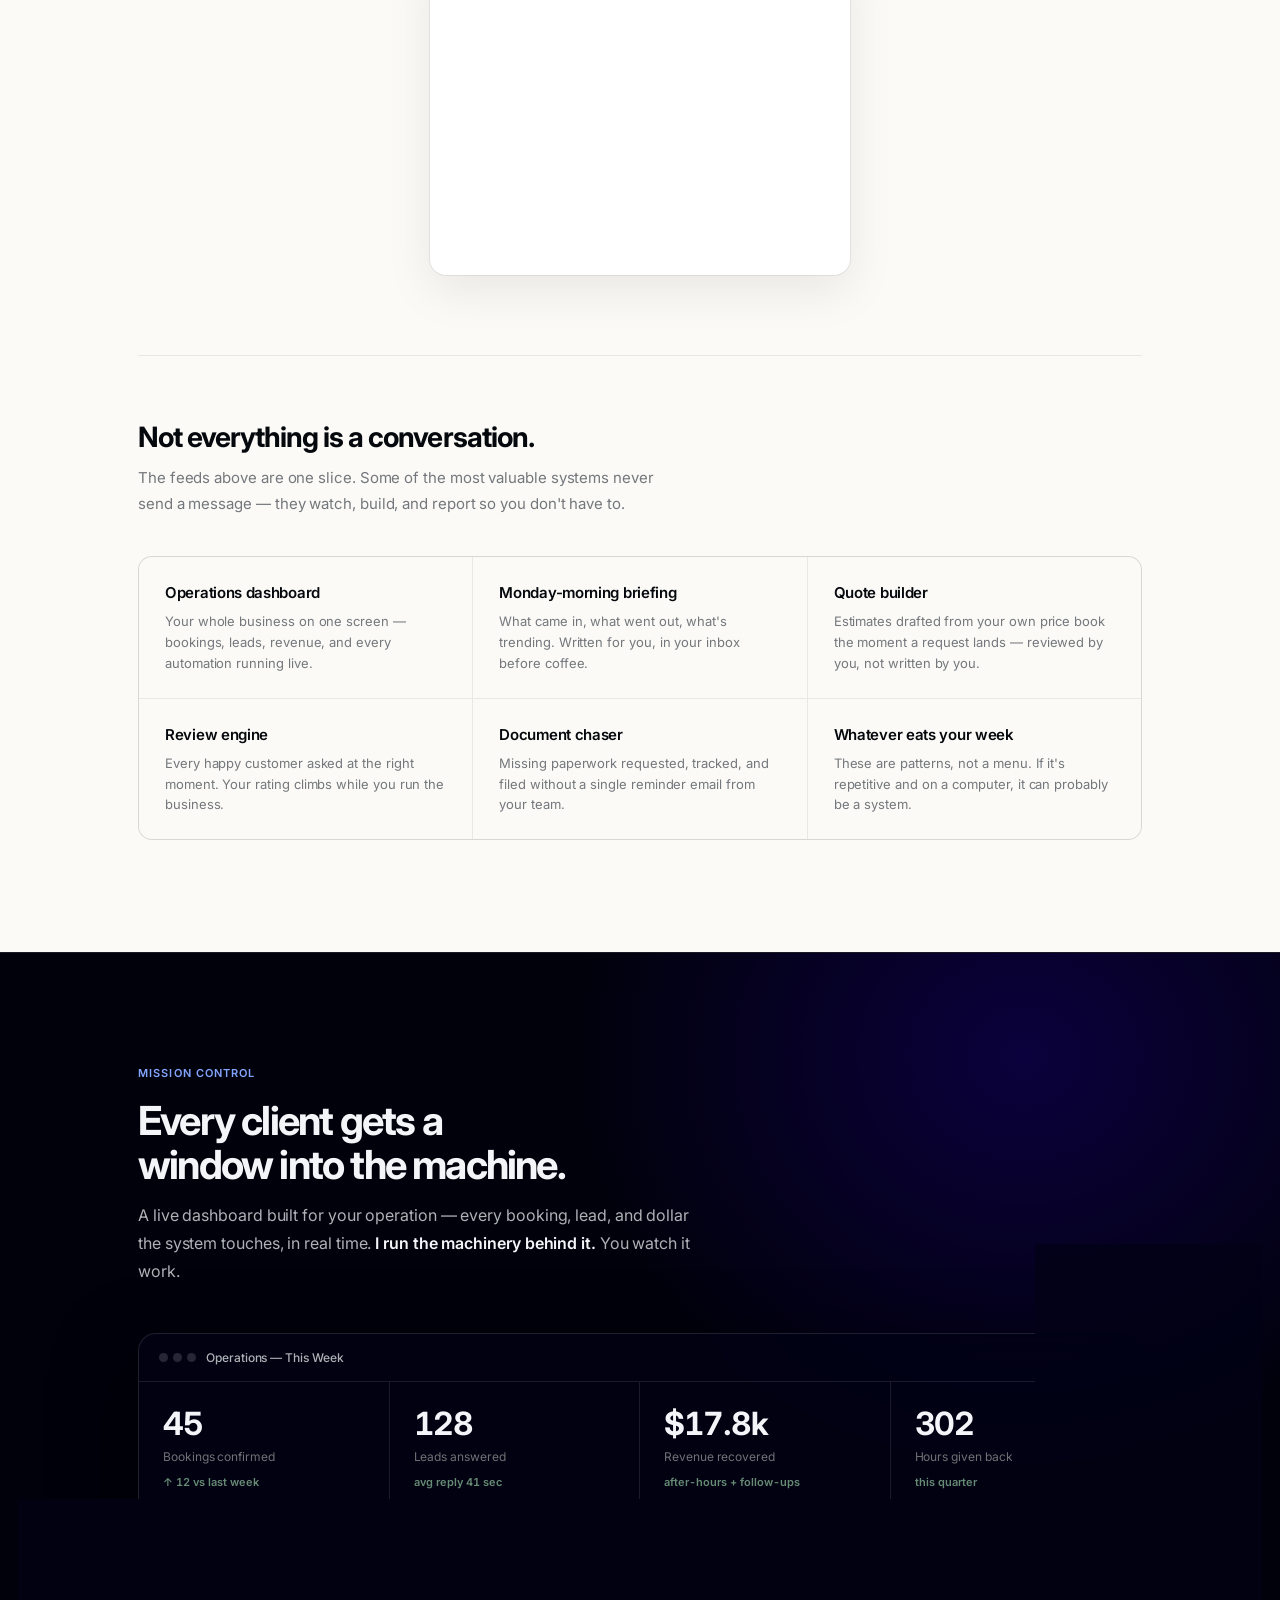
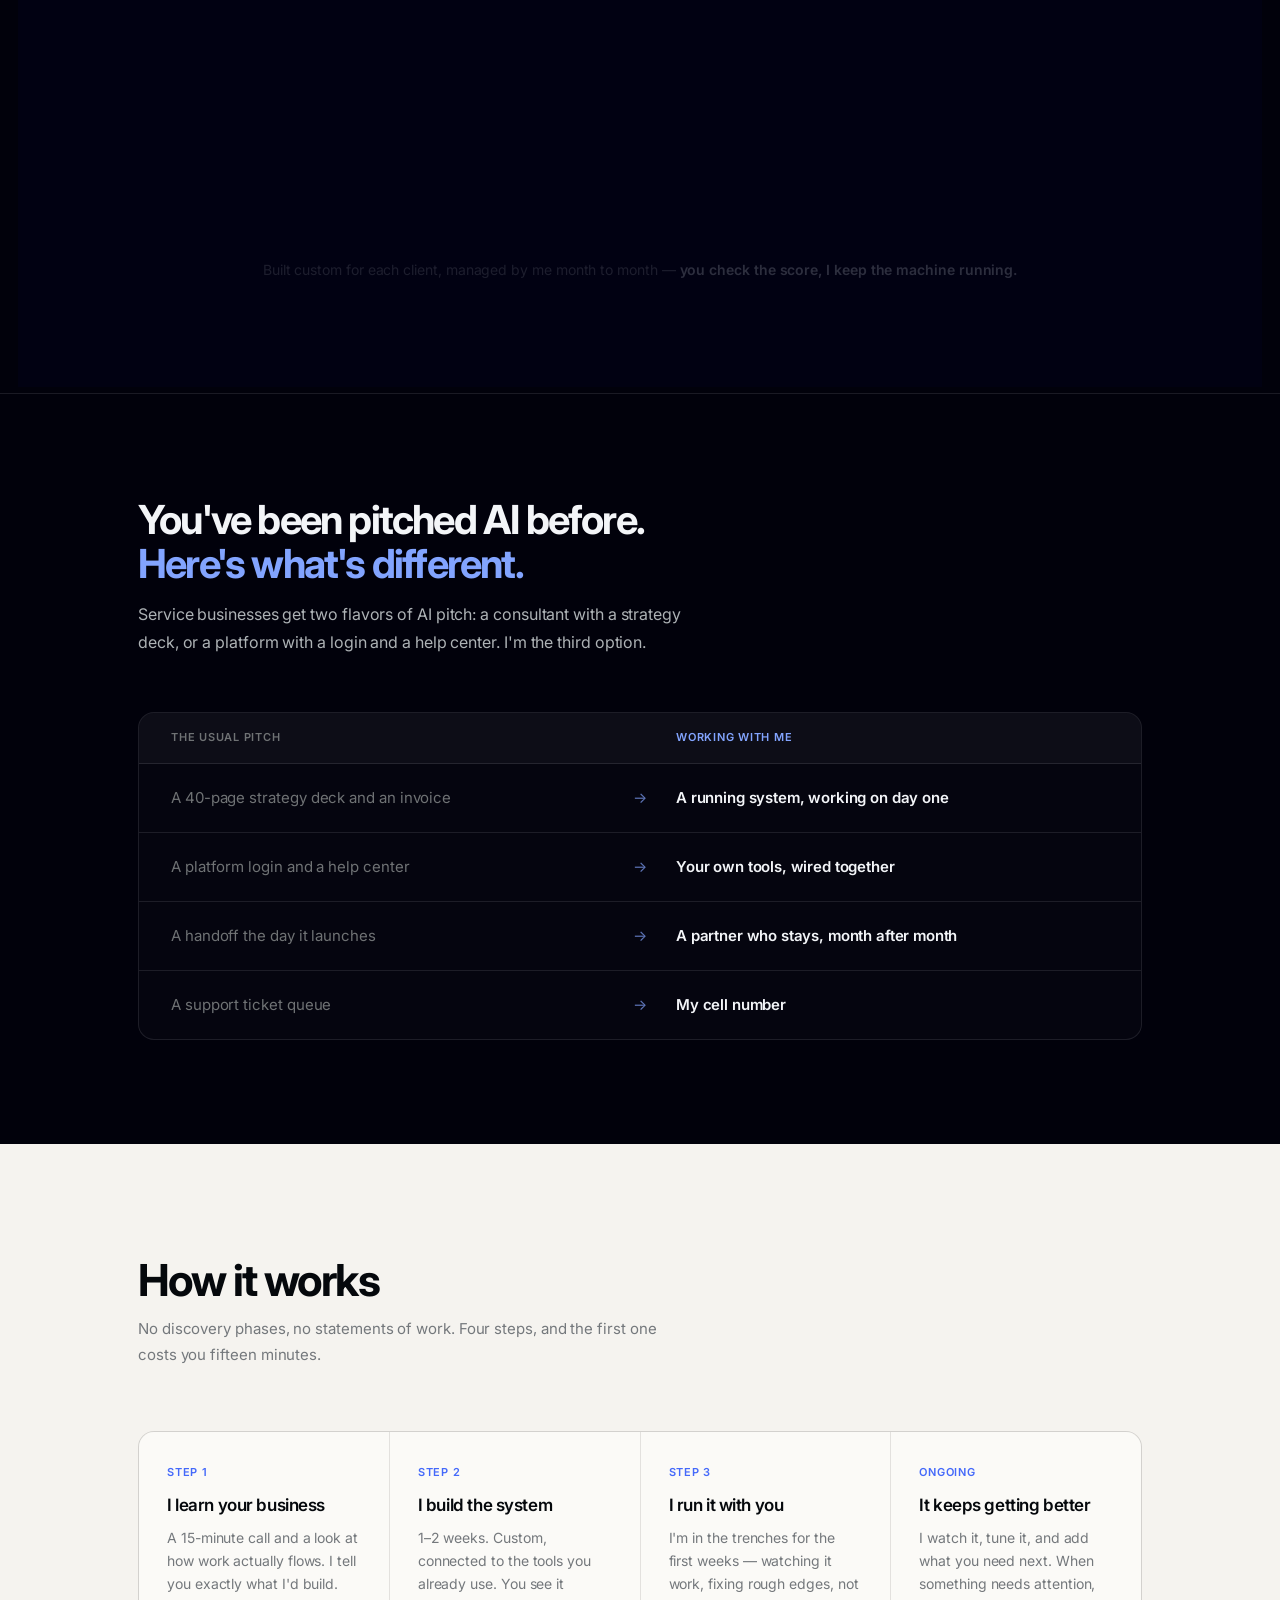
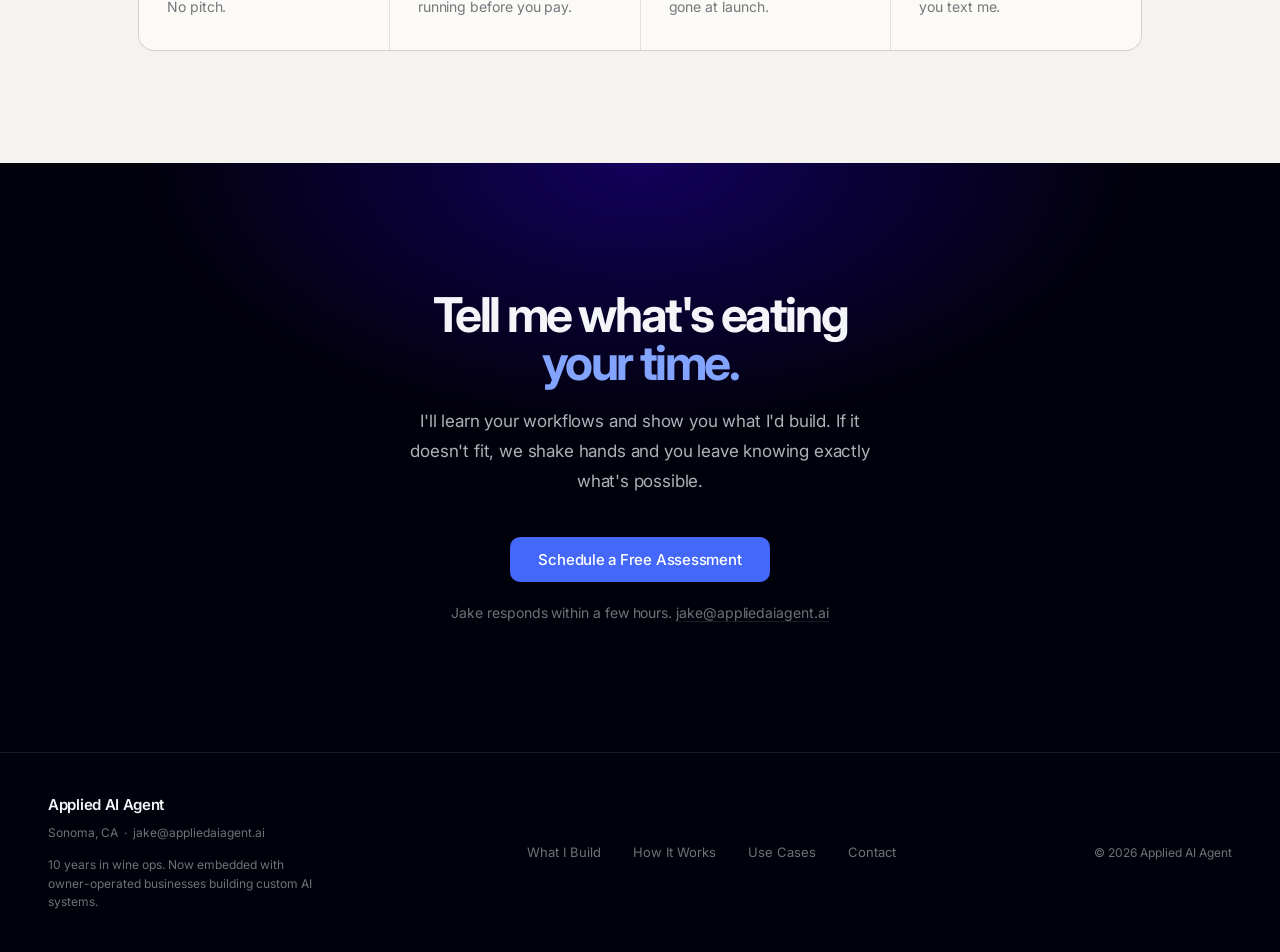
==== commit 72327f95: "Redesign use-cases page; share Mission Control component across pages - mc-dash styles moved from in" ====
--- a/index.html
+++ b/index.html
@@ -198,159 +198,6 @@
     }
     @media (max-width: 1024px) { .beyond-grid { grid-template-columns: 1fr 1fr; } }
     @media (max-width: 600px)  { .beyond-grid { grid-template-columns: 1fr; } }
-
-    /* ─── MISSION CONTROL ─── */
-    .mc-section {
-        position: relative; overflow: hidden;
-        background: var(--dark);
-        padding: 7rem 0;
-        border-top: 1px solid var(--rule-dark);
-    }
-    .mc-section::before {
-        content: '';
-        position: absolute; inset: 0; pointer-events: none;
-        background: radial-gradient(ellipse 55% 60% at 80% 10%,
-            oklch(30% 0.22 272 / 0.35) 0%, transparent 65%);
-    }
-    .mc-inner { position: relative; z-index: 1; }
-    .mc-head { max-width: 560px; margin-bottom: 3rem; }
-    .mc-label {
-        font-size: 0.6875rem; font-weight: 600; letter-spacing: 0.1em;
-        text-transform: uppercase; color: oklch(75% 0.18 270);
-        display: block; margin-bottom: 1rem;
-    }
-    .mc-head h2 {
-        color: var(--text-light);
-        font-size: clamp(1.875rem, 3.25vw, 2.5rem);
-        letter-spacing: -0.045em; line-height: 1.1;
-        margin-bottom: 0.875rem;
-    }
-    .mc-head p {
-        font-size: 1rem; color: var(--text-light-mid); line-height: 1.75;
-        letter-spacing: -0.005em;
-    }
-    .mc-head p strong { color: var(--text-light); font-weight: 600; }
-
-    .mc-dash {
-        background: oklch(11% 0.05 272 / 0.75);
-        border: 1px solid oklch(97% 0.004 240 / 0.12);
-        border-radius: 18px;
-        overflow: hidden;
-        backdrop-filter: blur(12px);
-        box-shadow: 0 32px 80px oklch(5% 0.03 275 / 0.6);
-        font-variant-numeric: tabular-nums;
-    }
-    .mc-bar {
-        display: flex; align-items: center; gap: 0.625rem;
-        padding: 0.875rem 1.25rem;
-        border-bottom: 1px solid var(--rule-dark);
-    }
-    .mc-bar-dots { display: flex; gap: 5px; }
-    .mc-bar-dot { width: 9px; height: 9px; border-radius: 50%; background: oklch(97% 0.004 240 / 0.15); }
-    .mc-bar-title { flex: 1; font-size: 0.75rem; font-weight: 500; color: var(--text-light-mid); letter-spacing: -0.005em; }
-    .mc-bar-live { display: flex; align-items: center; gap: 0.375rem; font-size: 0.625rem; font-weight: 700; letter-spacing: 0.1em; color: var(--sage); }
-    .mc-bar-live .df-live-dot { width: 6px; height: 6px; }
-
-    .mc-metrics {
-        display: grid; grid-template-columns: repeat(4, 1fr);
-        border-bottom: 1px solid var(--rule-dark);
-    }
-    .mc-metric {
-        padding: 1.5rem 1.5rem 1.375rem;
-        border-right: 1px solid var(--rule-dark);
-    }
-    .mc-metric:last-child { border-right: none; }
-    .mc-metric-val {
-        display: block;
-        font-size: clamp(1.5rem, 2.5vw, 2rem); font-weight: 700;
-        letter-spacing: -0.04em; color: var(--text-light); line-height: 1.1;
-    }
-    .mc-metric-label {
-        display: block; margin-top: 0.375rem;
-        font-size: 0.75rem; color: var(--text-light-soft); letter-spacing: -0.005em;
-    }
-    .mc-metric-delta {
-        display: inline-block; margin-top: 0.5rem;
-        font-size: 0.6875rem; font-weight: 600; color: var(--sage);
-    }
-
-    .mc-body {
-        display: grid; grid-template-columns: 1.2fr 1fr;
-    }
-    .mc-chart { padding: 1.5rem; border-right: 1px solid var(--rule-dark); }
-    .mc-panel-title {
-        font-size: 0.6875rem; font-weight: 600; letter-spacing: 0.07em;
-        text-transform: uppercase; color: var(--text-light-soft);
-        display: block; margin-bottom: 1rem;
-    }
-    .mc-spark { width: 100%; height: auto; display: block; }
-    .mc-spark .spark-line {
-        fill: none; stroke: oklch(70% 0.2 270); stroke-width: 2.5;
-        stroke-linecap: round; stroke-linejoin: round;
-    }
-    .mc-spark .spark-fill { opacity: 0; transition: opacity 1s var(--ease-expo) 1.2s; }
-    .mc-on .mc-spark .spark-fill { opacity: 1; }
-    .mc-spark .spark-line {
-        stroke-dasharray: 1; stroke-dashoffset: 1;
-    }
-    .mc-on .mc-spark .spark-line { animation: sparkDraw 1.8s var(--ease-quart) 0.3s forwards; }
-    @keyframes sparkDraw { to { stroke-dashoffset: 0; } }
-    .mc-chart-foot {
-        display: flex; justify-content: space-between; margin-top: 0.625rem;
-        font-size: 0.6875rem; color: var(--text-light-soft);
-    }
-
-    .mc-activity { padding: 1.5rem; }
-    .mc-rows { display: flex; flex-direction: column; gap: 0.875rem; }
-    .mc-row {
-        display: flex; align-items: baseline; gap: 0.625rem;
-        font-size: 0.8125rem; color: var(--text-light-mid); letter-spacing: -0.005em;
-        opacity: 0; transform: translateY(6px);
-        transition: opacity 0.4s var(--ease-expo), transform 0.4s var(--ease-expo);
-    }
-    .mc-on .mc-row { opacity: 1; transform: none; }
-    .mc-on .mc-row:nth-child(1) { transition-delay: 0.5s; }
-    .mc-on .mc-row:nth-child(2) { transition-delay: 0.8s; }
-    .mc-on .mc-row:nth-child(3) { transition-delay: 1.1s; }
-    .mc-on .mc-row:nth-child(4) { transition-delay: 1.4s; }
-    .mc-row-dot {
-        width: 5px; height: 5px; border-radius: 50%;
-        background: var(--sage); flex-shrink: 0; align-self: center;
-    }
-    .mc-row-time { margin-left: auto; font-size: 0.6875rem; color: var(--text-light-soft); flex-shrink: 0; }
-
-    .mc-agents {
-        display: flex; gap: 0.5rem; flex-wrap: wrap;
-        padding: 1rem 1.5rem;
-        border-top: 1px solid var(--rule-dark);
-    }
-    .mc-agent {
-        display: inline-flex; align-items: center; gap: 0.45rem;
-        padding: 0.3125rem 0.75rem; border-radius: 100px;
-        border: 1px solid var(--rule-dark);
-        font-size: 0.6875rem; font-weight: 500; color: var(--text-light-mid);
-    }
-    .mc-agent-dot { width: 5px; height: 5px; border-radius: 50%; background: var(--sage); }
-
-    .mc-note {
-        margin-top: 1.5rem;
-        font-size: 0.875rem; color: var(--text-light-soft);
-        letter-spacing: -0.005em; text-align: center;
-    }
-    .mc-note strong { color: var(--text-light-mid); font-weight: 600; }
-
-    @media (max-width: 960px) {
-        .mc-metrics { grid-template-columns: 1fr 1fr; }
-        .mc-metric:nth-child(2) { border-right: none; }
-        .mc-metric:nth-child(-n+2) { border-bottom: 1px solid var(--rule-dark); }
-        .mc-body { grid-template-columns: 1fr; }
-        .mc-chart { border-right: none; border-bottom: 1px solid var(--rule-dark); }
-    }
-
-    @media (prefers-reduced-motion: reduce) {
-        .mc-spark .spark-line { stroke-dasharray: none; stroke-dashoffset: 0; animation: none; }
-        .mc-spark .spark-fill, .mc-row { opacity: 1; transform: none; transition: none; }
-    }
 
     /* ─── THE DIFFERENCE ─── */
     .positioning-section {
@@ -898,42 +745,8 @@
 // Hero: tour-operator script playing on load
 createDemoFeed(document.getElementById('hero-demo'), 'tour-operators');
 
-// Mission control: trigger spark draw, row stagger, and metric count-up on scroll-in
-(function () {
-    const dash = document.getElementById('mc-dash');
-    if (!dash) return;
-    const reduced = window.matchMedia('(prefers-reduced-motion: reduce)').matches;
-    const ease = t => 1 - Math.pow(1 - t, 3);
-
-    function countUp(el) {
-        const target = parseFloat(el.dataset.mcCount);
-        const prefix = el.dataset.mcPrefix || '';
-        const suffix = el.dataset.mcSuffix || '';
-        const decimals = parseInt(el.dataset.mcDecimals || '0', 10);
-        const start = performance.now();
-        (function tick(now) {
-            const p = Math.min((now - start) / 1400, 1);
-            el.textContent = prefix + (ease(p) * target).toFixed(decimals) + suffix;
-            if (p < 1) requestAnimationFrame(tick);
-        })(performance.now());
-    }
-
-    function fire() {
-        dash.classList.add('mc-on');
-        dash.querySelectorAll('[data-mc-count]').forEach(el => {
-            if (reduced) {
-                el.textContent = (el.dataset.mcPrefix || '') + el.dataset.mcCount + (el.dataset.mcSuffix || '');
-            } else countUp(el);
-        });
-    }
-
-    if ('IntersectionObserver' in window) {
-        const obs = new IntersectionObserver(([e]) => {
-            if (e.isIntersecting) { fire(); obs.disconnect(); }
-        }, { threshold: 0.3 });
-        obs.observe(dash);
-    } else fire();
-})();
+// Mission control: spark draw, row stagger, and metric count-up on scroll-in
+initMcDash(document.getElementById('mc-dash'));
 
 // Features: shared feed driven by industry chips across all three pillars
 const featuresFeed = createDemoFeed(document.getElementById('features-demo'), 'tour-operators', { flat: true });
--- a/style.css
+++ b/style.css
@@ -505,6 +505,178 @@
 }
 
 /* ─────────────────────────────────────────
+   MISSION CONTROL DASHBOARD (shared component)
+───────────────────────────────────────── */
+/* ─── MISSION CONTROL ─── */
+.mc-section {
+    position: relative; overflow: hidden;
+    background: var(--dark);
+    padding: 7rem 0;
+    border-top: 1px solid var(--rule-dark);
+}
+.mc-section::before {
+    content: '';
+    position: absolute; inset: 0; pointer-events: none;
+    background: radial-gradient(ellipse 55% 60% at 80% 10%,
+        oklch(30% 0.22 272 / 0.35) 0%, transparent 65%);
+}
+.mc-inner { position: relative; z-index: 1; }
+.mc-head { max-width: 560px; margin-bottom: 3rem; }
+.mc-label {
+    font-size: 0.6875rem; font-weight: 600; letter-spacing: 0.1em;
+    text-transform: uppercase; color: oklch(75% 0.18 270);
+    display: block; margin-bottom: 1rem;
+}
+.mc-head h2 {
+    color: var(--text-light);
+    font-size: clamp(1.875rem, 3.25vw, 2.5rem);
+    letter-spacing: -0.045em; line-height: 1.1;
+    margin-bottom: 0.875rem;
+}
+.mc-head p {
+    font-size: 1rem; color: var(--text-light-mid); line-height: 1.75;
+    letter-spacing: -0.005em;
+}
+.mc-head p strong { color: var(--text-light); font-weight: 600; }
+
+.mc-dash {
+    background: oklch(11% 0.05 272 / 0.75);
+    border: 1px solid oklch(97% 0.004 240 / 0.12);
+    border-radius: 18px;
+    overflow: hidden;
+    backdrop-filter: blur(12px);
+    box-shadow: 0 32px 80px oklch(5% 0.03 275 / 0.6);
+    font-variant-numeric: tabular-nums;
+}
+.mc-bar {
+    display: flex; align-items: center; gap: 0.625rem;
+    padding: 0.875rem 1.25rem;
+    border-bottom: 1px solid var(--rule-dark);
+}
+.mc-bar-dots { display: flex; gap: 5px; }
+.mc-bar-dot { width: 9px; height: 9px; border-radius: 50%; background: oklch(97% 0.004 240 / 0.15); }
+.mc-bar-title { flex: 1; font-size: 0.75rem; font-weight: 500; color: var(--text-light-mid); letter-spacing: -0.005em; }
+.mc-bar-live { display: flex; align-items: center; gap: 0.375rem; font-size: 0.625rem; font-weight: 700; letter-spacing: 0.1em; color: var(--sage); }
+.mc-bar-live .df-live-dot { width: 6px; height: 6px; }
+
+.mc-metrics {
+    display: grid; grid-template-columns: repeat(4, 1fr);
+    border-bottom: 1px solid var(--rule-dark);
+}
+.mc-metric {
+    padding: 1.5rem 1.5rem 1.375rem;
+    border-right: 1px solid var(--rule-dark);
+}
+.mc-metric:last-child { border-right: none; }
+.mc-metric-val {
+    display: block;
+    font-size: clamp(1.5rem, 2.5vw, 2rem); font-weight: 700;
+    letter-spacing: -0.04em; color: var(--text-light); line-height: 1.1;
+}
+.mc-metric-label {
+    display: block; margin-top: 0.375rem;
+    font-size: 0.75rem; color: var(--text-light-soft); letter-spacing: -0.005em;
+}
+.mc-metric-delta {
+    display: inline-block; margin-top: 0.5rem;
+    font-size: 0.6875rem; font-weight: 600; color: var(--sage);
+}
+
+.mc-body {
+    display: grid; grid-template-columns: 1.2fr 1fr;
+}
+.mc-chart { padding: 1.5rem; border-right: 1px solid var(--rule-dark); }
+.mc-panel-title {
+    font-size: 0.6875rem; font-weight: 600; letter-spacing: 0.07em;
+    text-transform: uppercase; color: var(--text-light-soft);
+    display: block; margin-bottom: 1rem;
+}
+.mc-spark { width: 100%; height: auto; display: block; }
+.mc-spark .spark-line {
+    fill: none; stroke: oklch(70% 0.2 270); stroke-width: 2.5;
+    stroke-linecap: round; stroke-linejoin: round;
+}
+.mc-spark .spark-fill { opacity: 0; transition: opacity 1s var(--ease-expo) 1.2s; }
+.mc-on .mc-spark .spark-fill { opacity: 1; }
+.mc-spark .spark-line {
+    stroke-dasharray: 1; stroke-dashoffset: 1;
+}
+.mc-on .mc-spark .spark-line { animation: sparkDraw 1.8s var(--ease-quart) 0.3s forwards; }
+@keyframes sparkDraw { to { stroke-dashoffset: 0; } }
+.mc-chart-foot {
+    display: flex; justify-content: space-between; margin-top: 0.625rem;
+    font-size: 0.6875rem; color: var(--text-light-soft);
+}
+
+.mc-activity { padding: 1.5rem; }
+.mc-rows { display: flex; flex-direction: column; gap: 0.875rem; }
+.mc-row {
+    display: flex; align-items: baseline; gap: 0.625rem;
+    font-size: 0.8125rem; color: var(--text-light-mid); letter-spacing: -0.005em;
+    opacity: 0; transform: translateY(6px);
+    transition: opacity 0.4s var(--ease-expo), transform 0.4s var(--ease-expo);
+}
+.mc-on .mc-row { opacity: 1; transform: none; }
+.mc-on .mc-row:nth-child(1) { transition-delay: 0.5s; }
+.mc-on .mc-row:nth-child(2) { transition-delay: 0.8s; }
+.mc-on .mc-row:nth-child(3) { transition-delay: 1.1s; }
+.mc-on .mc-row:nth-child(4) { transition-delay: 1.4s; }
+.mc-row-dot {
+    width: 5px; height: 5px; border-radius: 50%;
+    background: var(--sage); flex-shrink: 0; align-self: center;
+}
+.mc-row-time { margin-left: auto; font-size: 0.6875rem; color: var(--text-light-soft); flex-shrink: 0; }
+
+.mc-agents {
+    display: flex; gap: 0.5rem; flex-wrap: wrap;
+    padding: 1rem 1.5rem;
+    border-top: 1px solid var(--rule-dark);
+}
+.mc-agent {
+    display: inline-flex; align-items: center; gap: 0.45rem;
+    padding: 0.3125rem 0.75rem; border-radius: 100px;
+    border: 1px solid var(--rule-dark);
+    font-size: 0.6875rem; font-weight: 500; color: var(--text-light-mid);
+}
+.mc-agent-dot { width: 5px; height: 5px; border-radius: 50%; background: var(--sage); }
+
+.mc-note {
+    margin-top: 1.5rem;
+    font-size: 0.875rem; color: var(--text-light-soft);
+    letter-spacing: -0.005em; text-align: center;
+}
+.mc-note strong { color: var(--text-light-mid); font-weight: 600; }
+
+@media (max-width: 960px) {
+    .mc-metrics { grid-template-columns: 1fr 1fr; }
+    .mc-metric:nth-child(2) { border-right: none; }
+    .mc-metric:nth-child(-n+2) { border-bottom: 1px solid var(--rule-dark); }
+    .mc-body { grid-template-columns: 1fr; }
+    .mc-chart { border-right: none; border-bottom: 1px solid var(--rule-dark); }
+}
+
+@media (prefers-reduced-motion: reduce) {
+    .mc-spark .spark-line { stroke-dasharray: none; stroke-dashoffset: 0; animation: none; }
+    .mc-spark .spark-fill, .mc-row { opacity: 1; transform: none; transition: none; }
+}
+
+/* 3-metric variant (work.html featured card) */
+.mc-metrics--3 { grid-template-columns: repeat(3, 1fr); }
+.mc-dash--compact .mc-metric { padding: 1.125rem 1.125rem 1rem; }
+.mc-dash--compact .mc-metric-val { font-size: 1.375rem; }
+.mc-dash--compact .mc-chart, .mc-dash--compact .mc-activity { padding: 1.125rem; }
+
+/* Dark-surface chips (work.html demo band) */
+.demo-chips--dark .demo-chip {
+  background: transparent;
+  border-color: var(--rule-dark);
+  color: var(--text-light-mid);
+}
+.demo-chips--dark .demo-chip:hover { background: oklch(97% 0.004 240 / 0.06); }
+.demo-chips--dark .demo-chip.active { background: var(--accent); border-color: var(--accent); color: #fff; }
+
+
+/* ─────────────────────────────────────────
    REDUCED MOTION
 ───────────────────────────────────────── */
 @media (prefers-reduced-motion: reduce) {
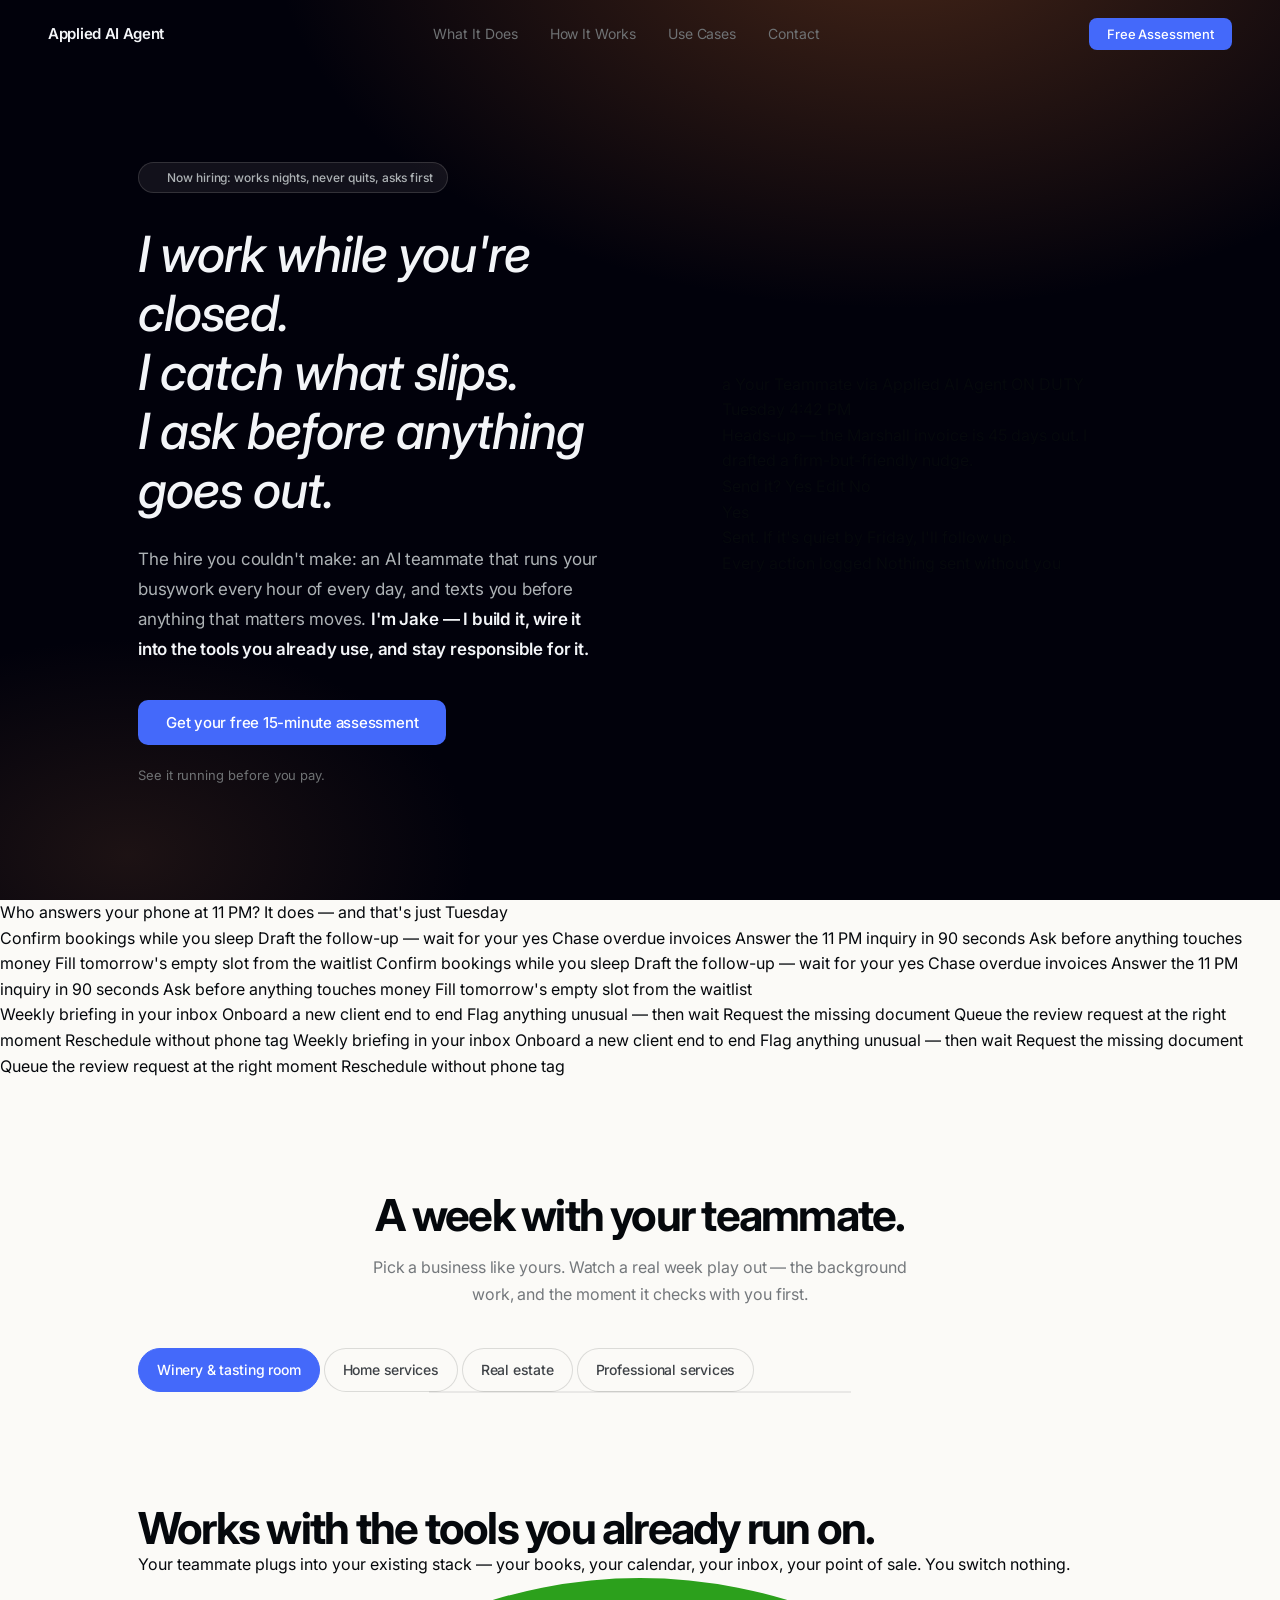
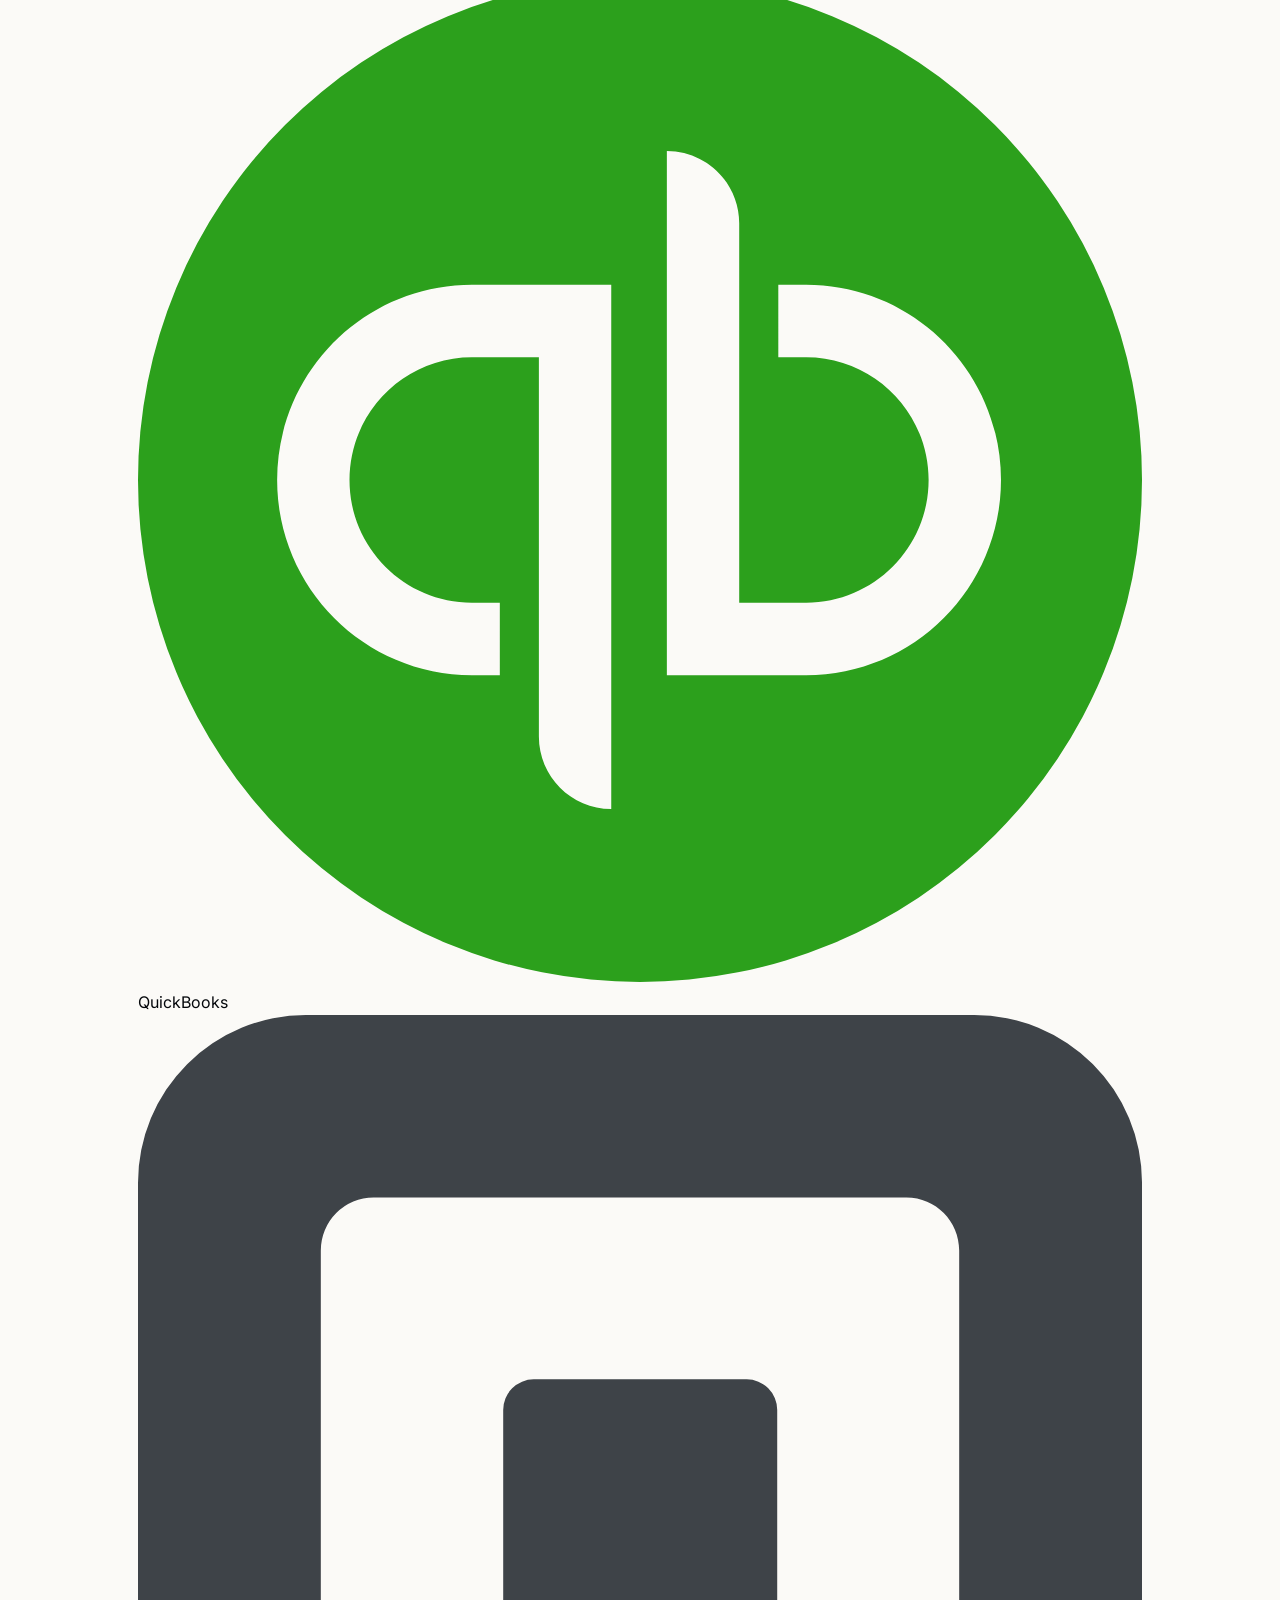
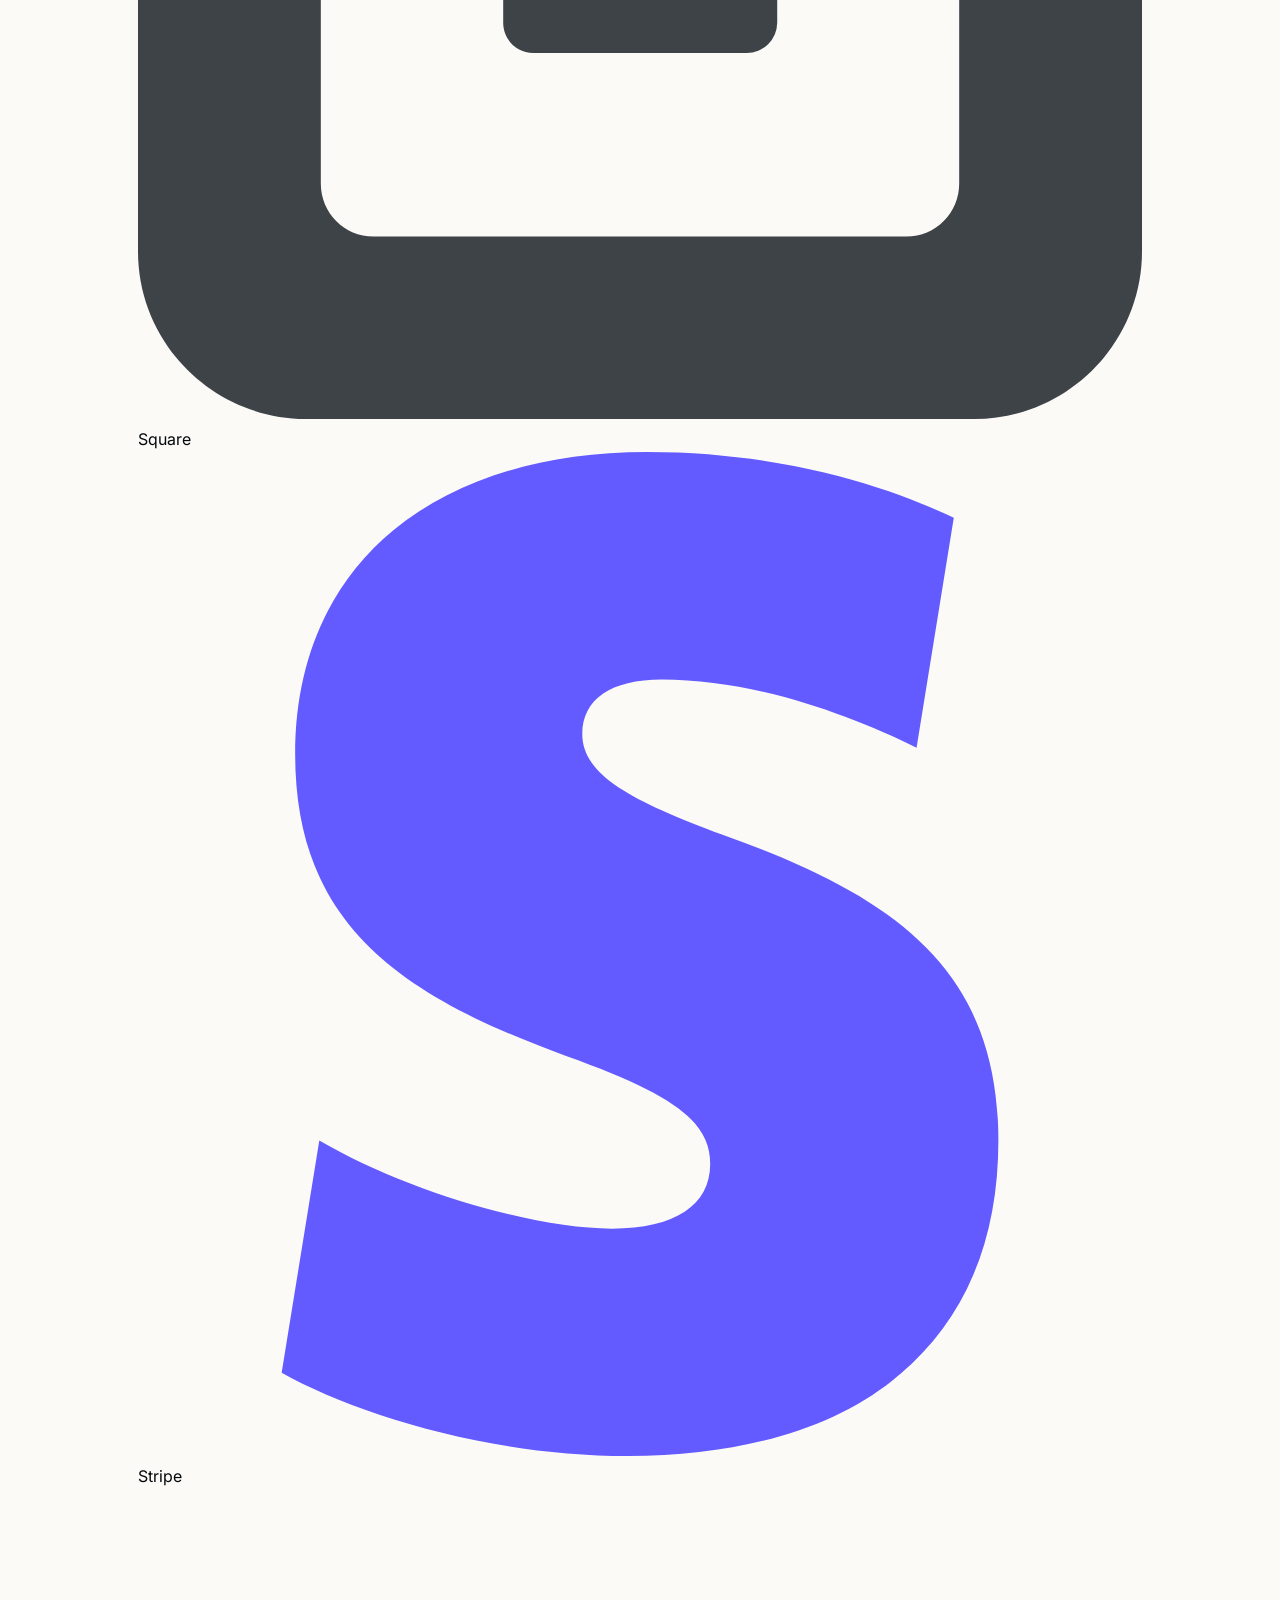
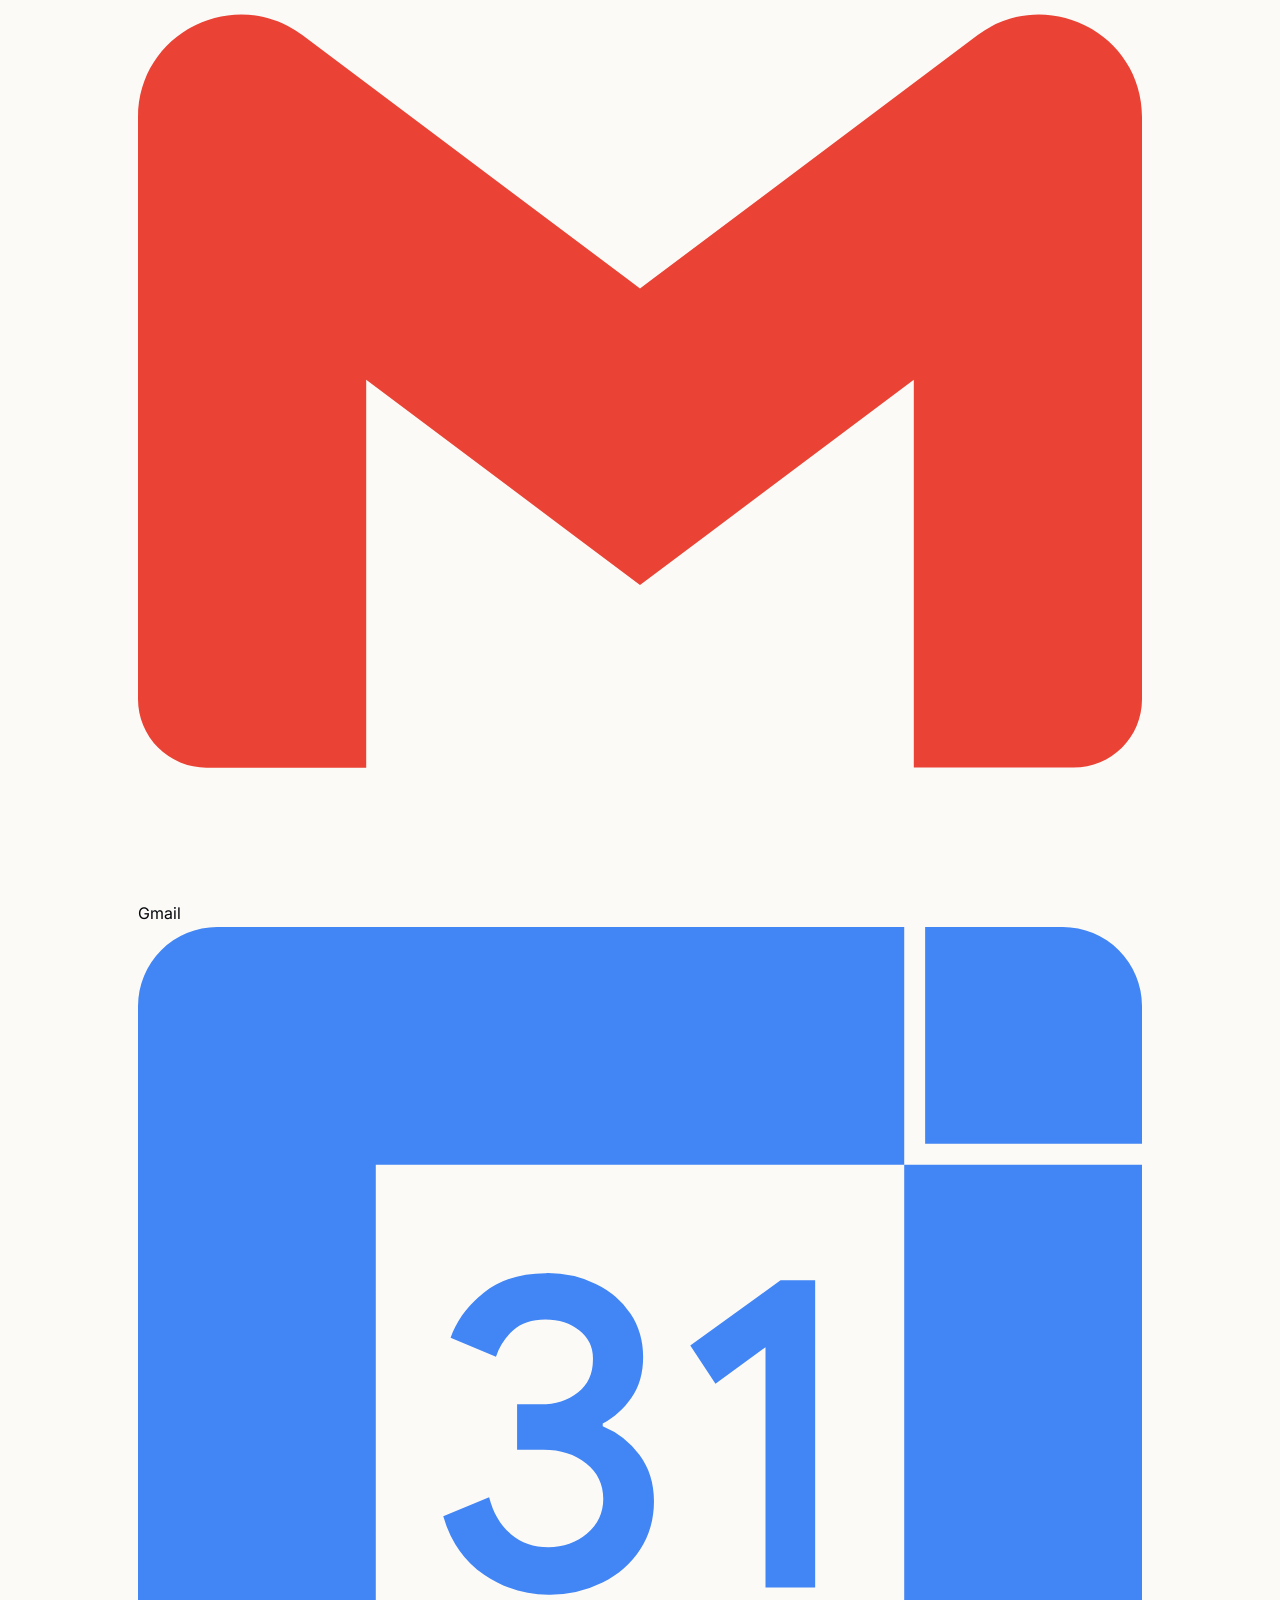
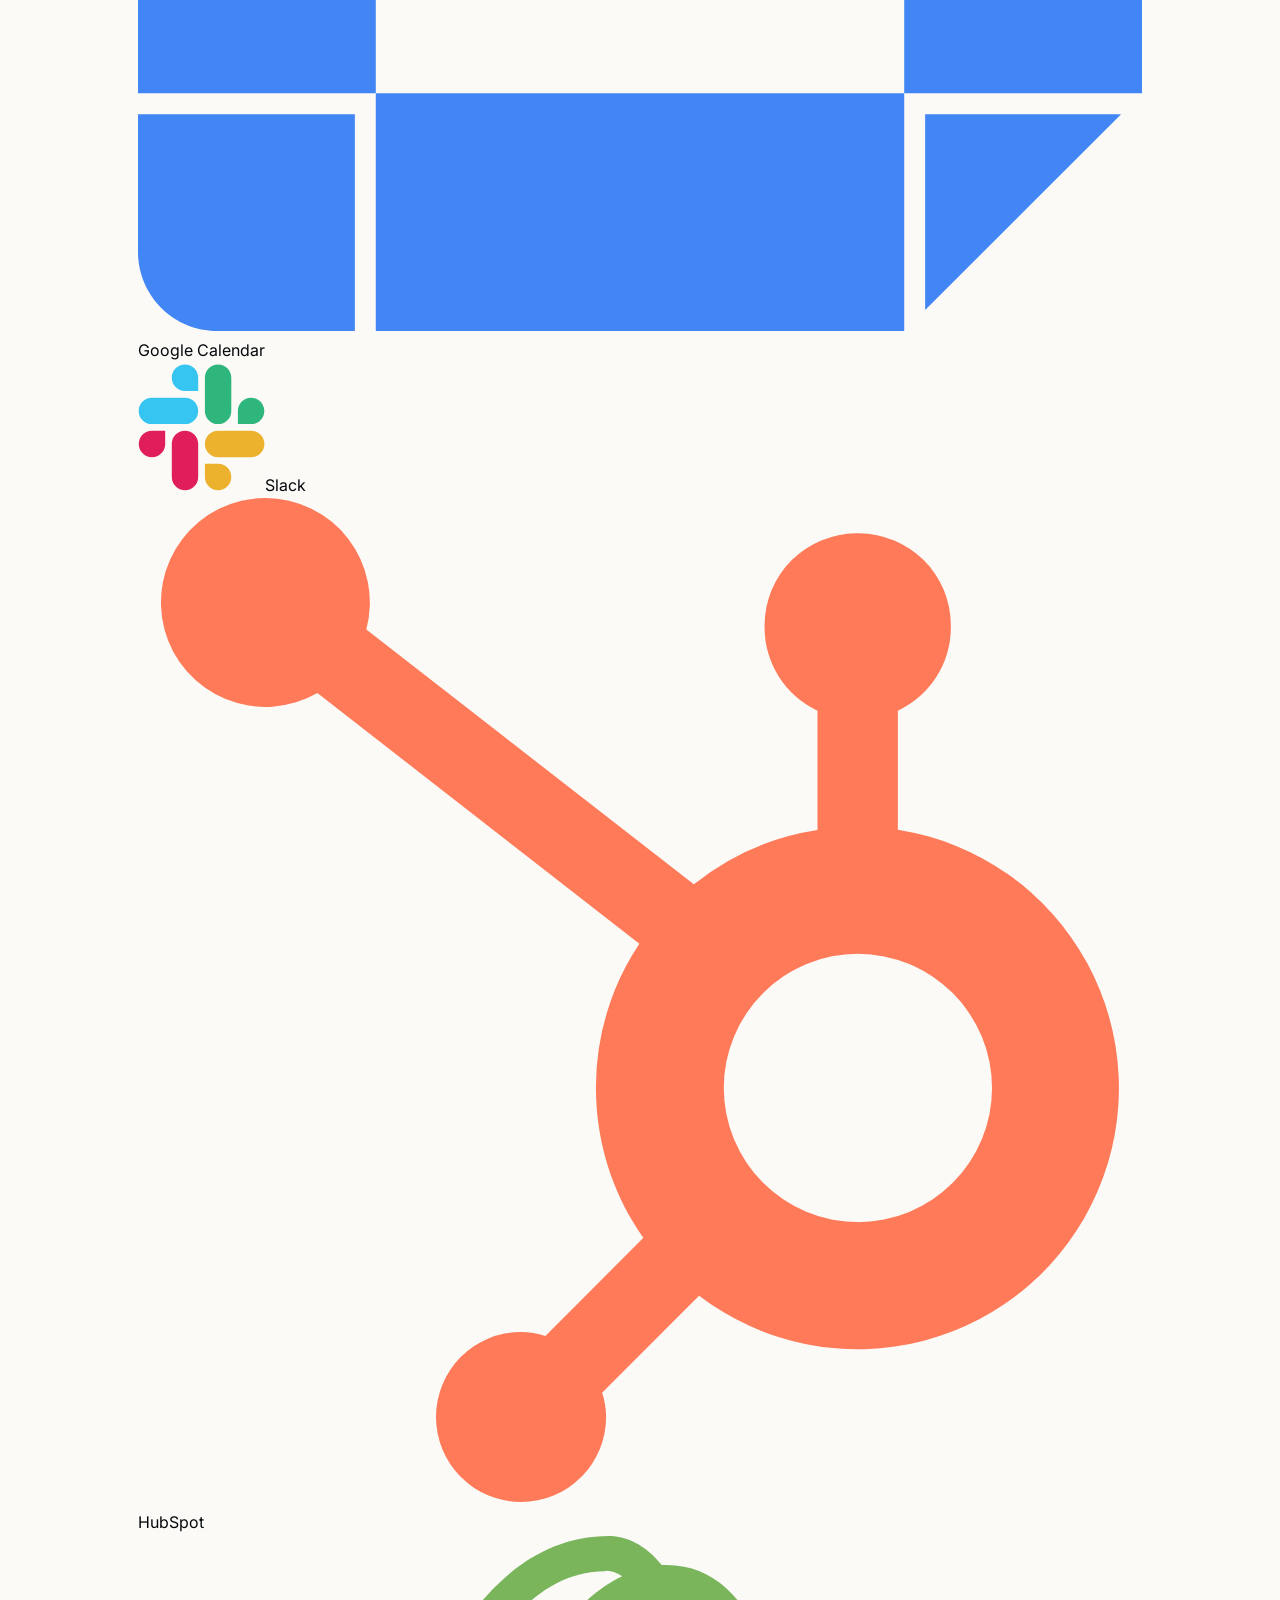
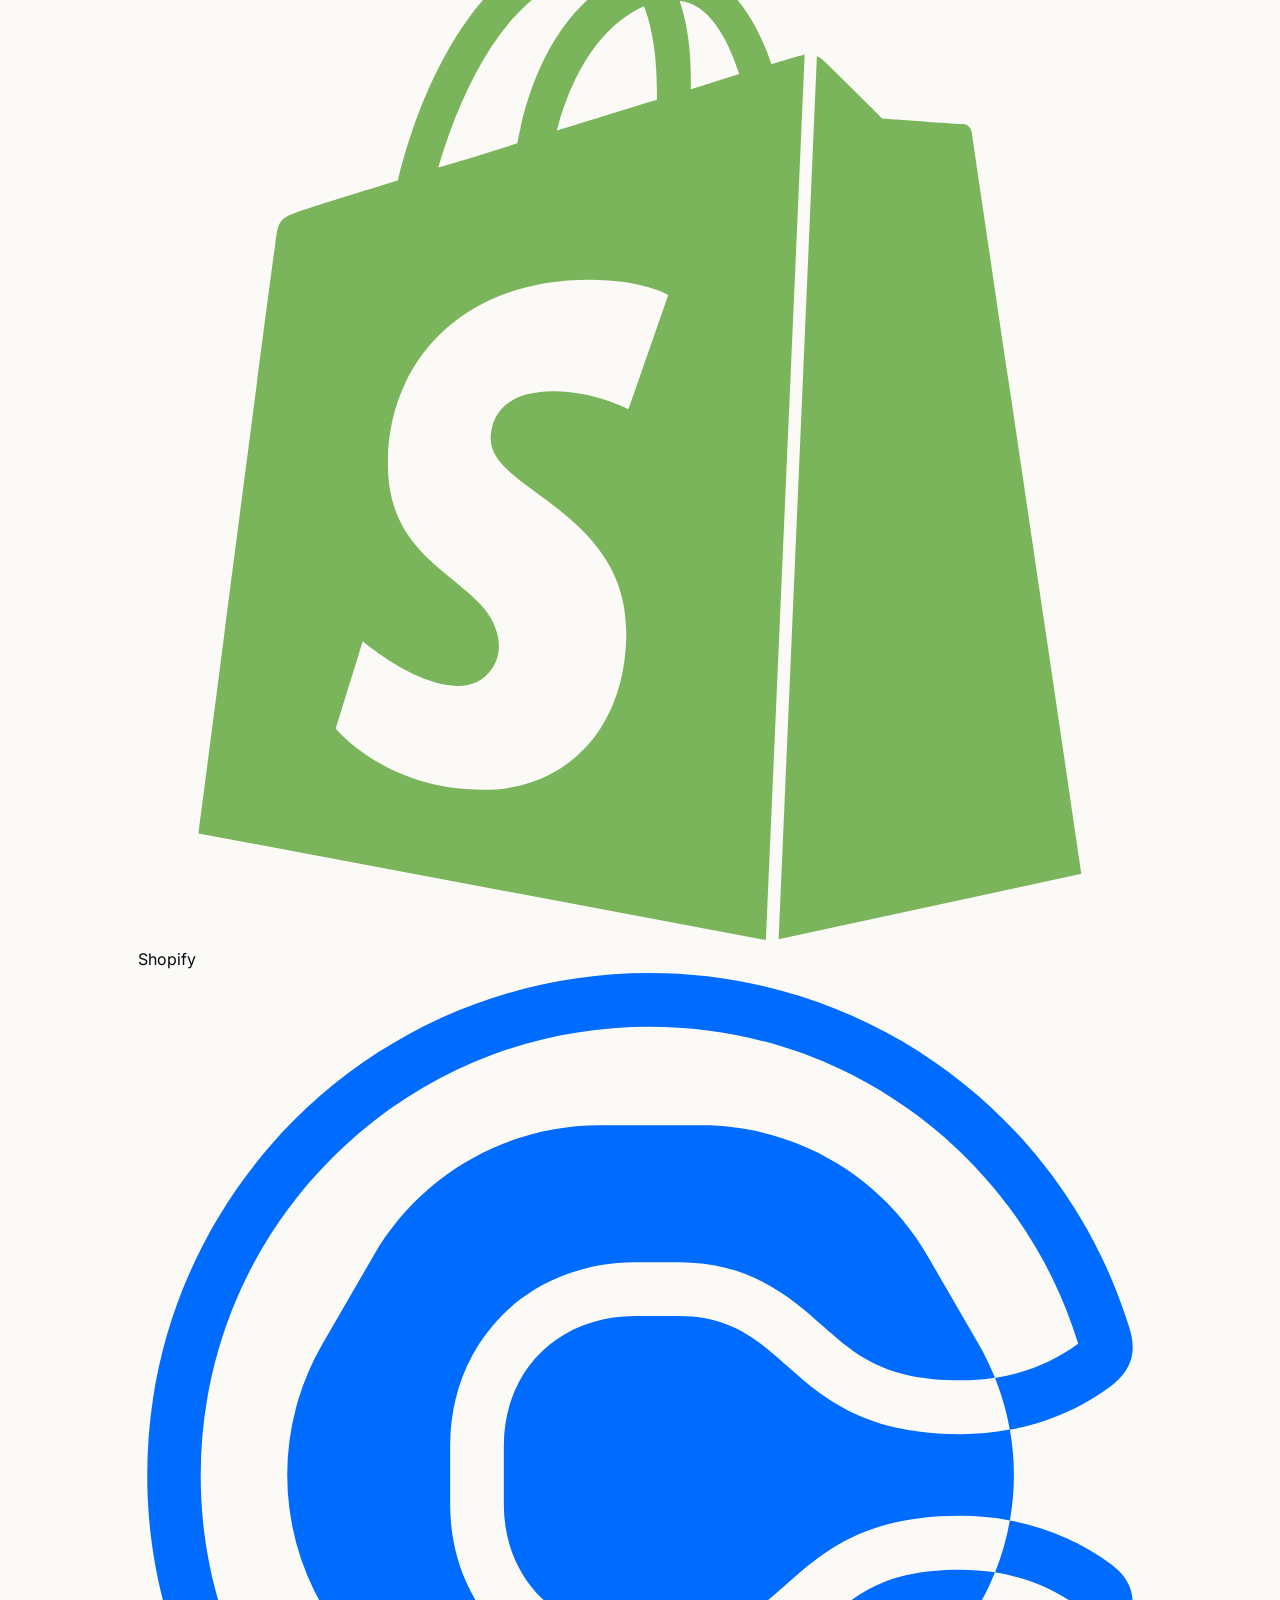
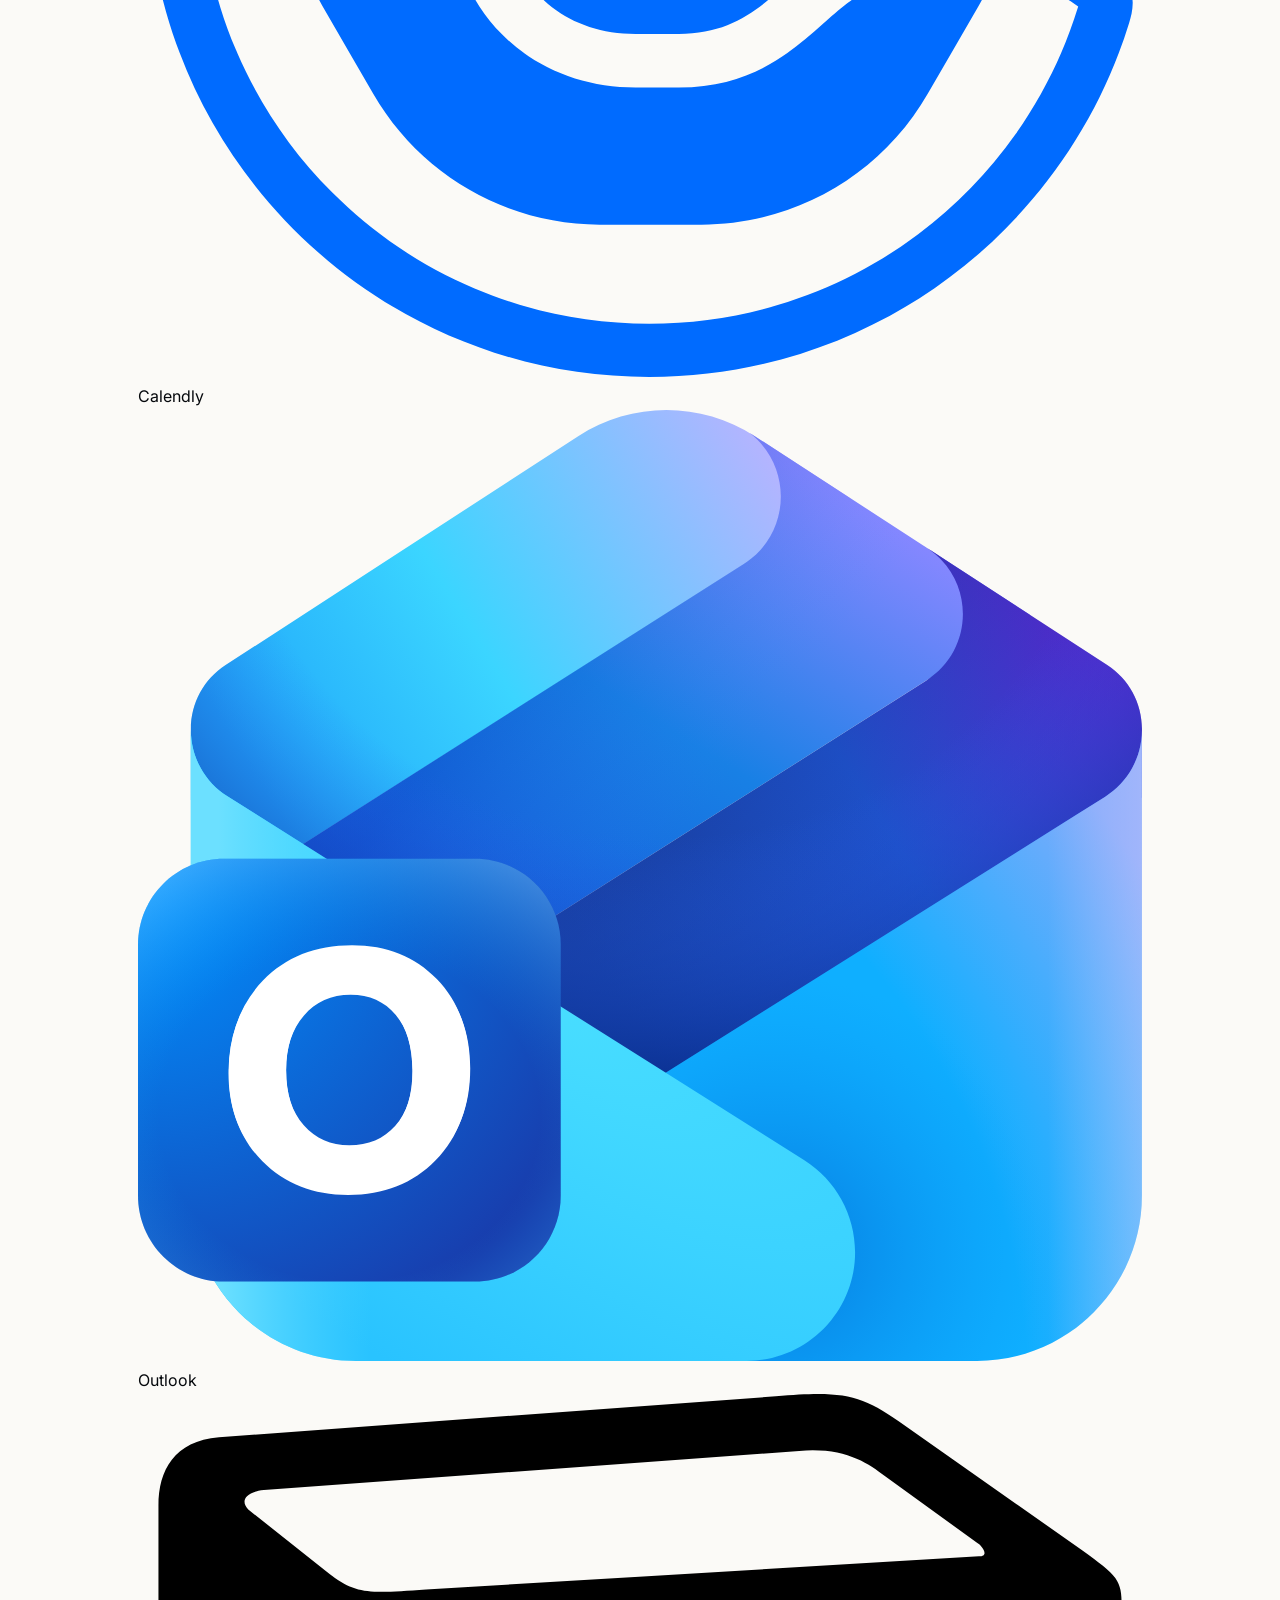
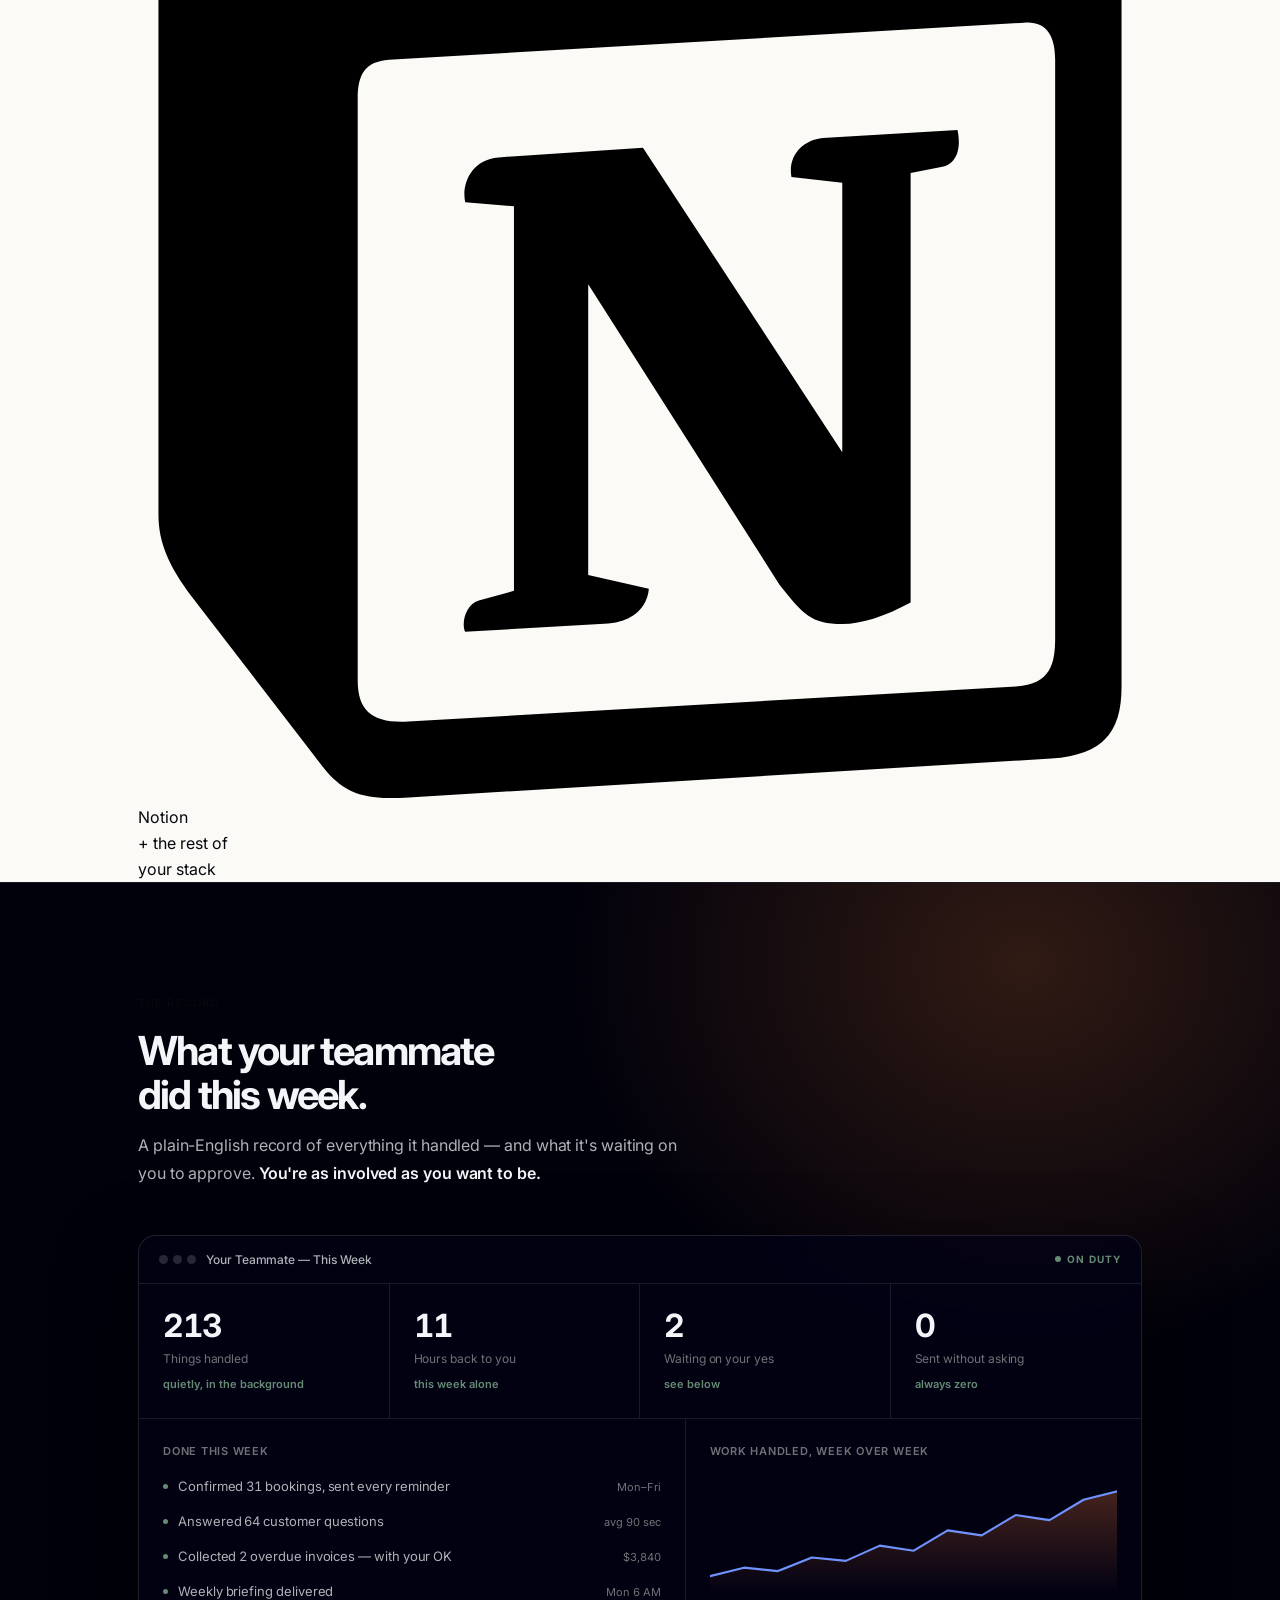
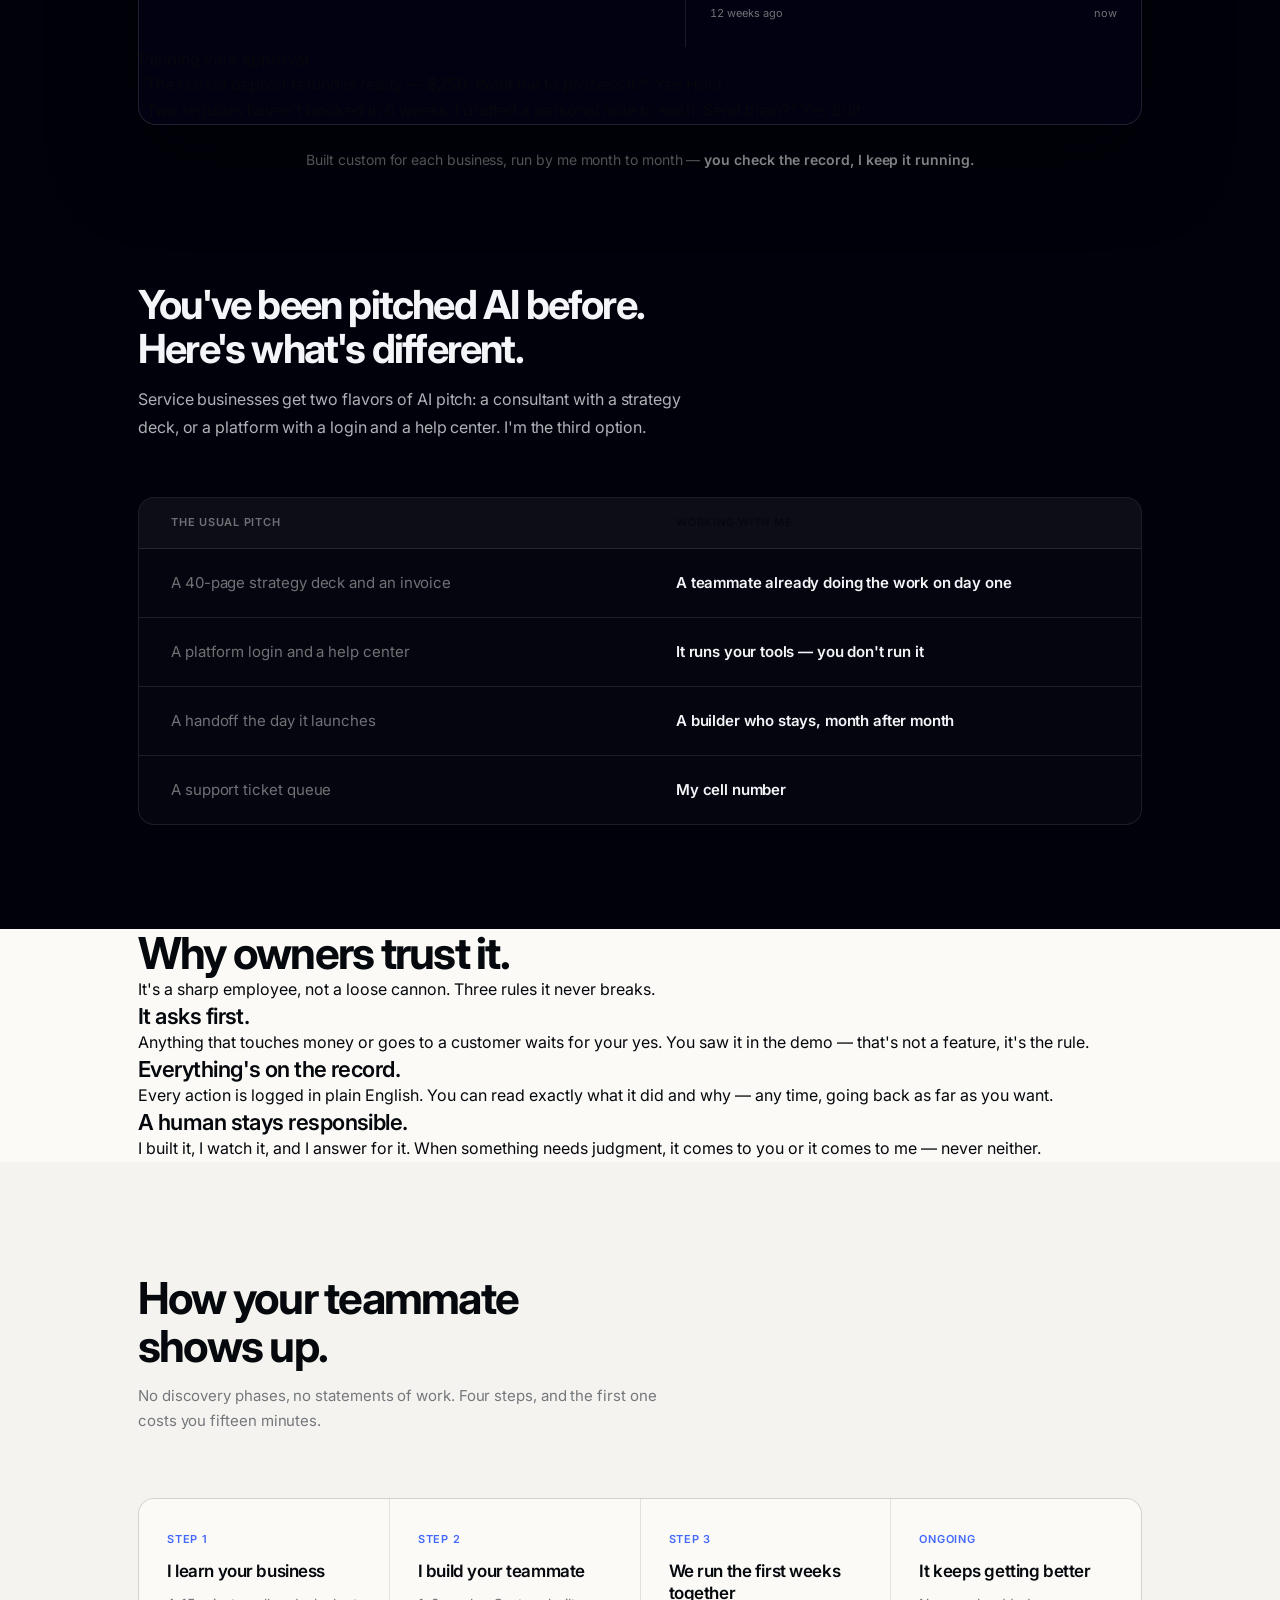
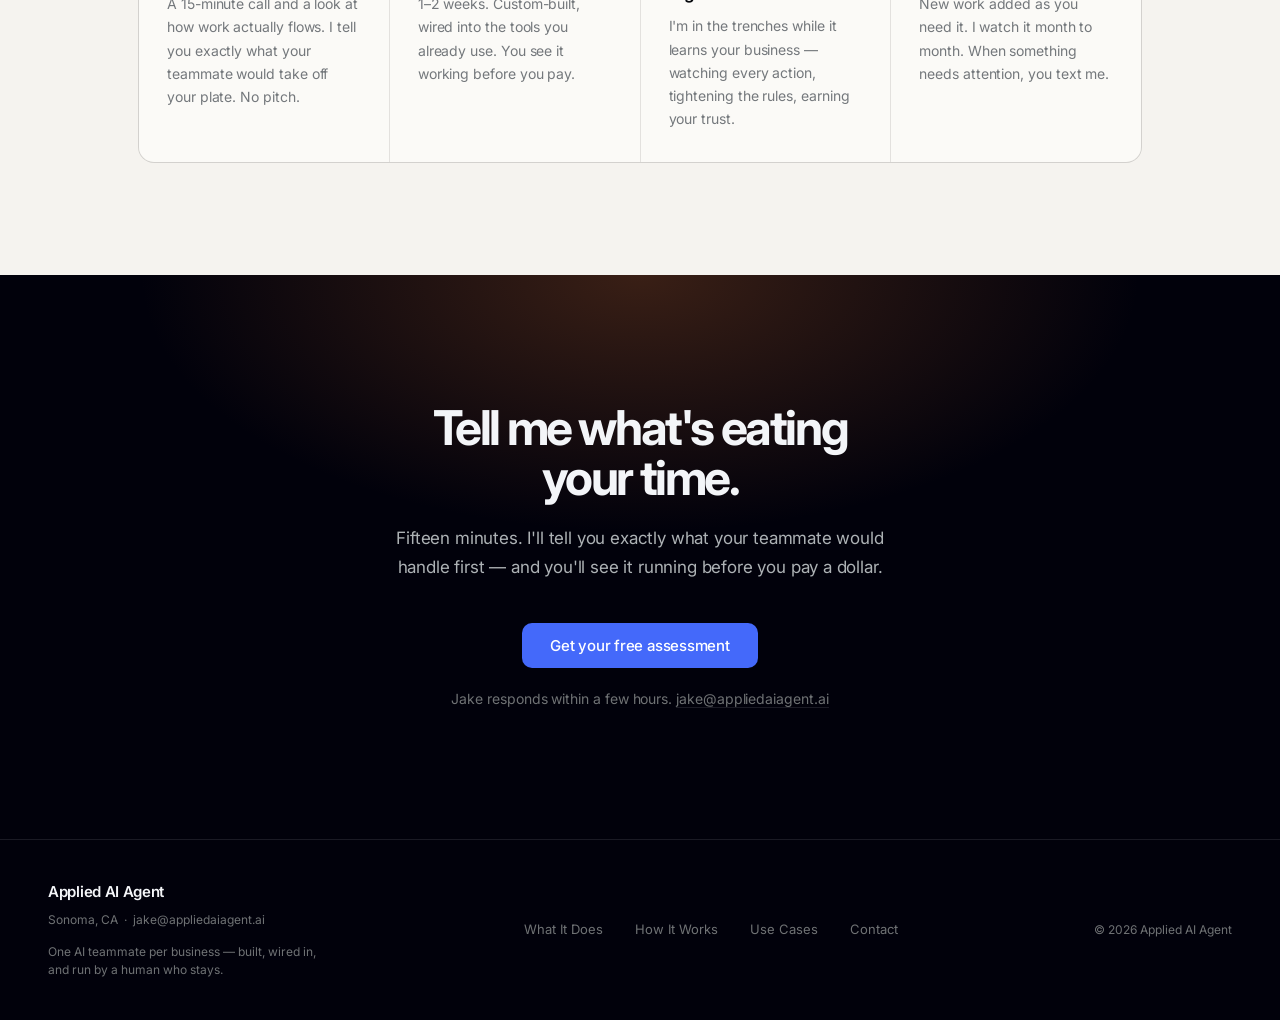
==== commit f20bb57a: "Landing page tournament merge: V5 hire hook + V4 question + V8 one-liner Eight versions judged by fi" ====
--- a/index.html
+++ b/index.html
@@ -3,30 +3,26 @@
 <head>
     <meta charset="UTF-8">
     <meta name="viewport" content="width=device-width, initial-scale=1.0">
-    <title>Applied AI Agent — Custom AI systems that run your busywork</title>
-    <meta name="description" content="Most consultants leave you a slide deck. I leave you a running system — and I stay to run it with you. Custom AI that answers your phone, books your calendar, chases your leads, and reports back.">
+    <title>Applied AI Agent — Meet your new teammate</title>
+    <meta name="description" content="An employee that texts you before it acts. One AI teammate, custom-built for your business — it runs your busywork around the clock, and I stay responsible for it.">
     <link rel="preconnect" href="https://fonts.googleapis.com">
     <link rel="preconnect" href="https://fonts.gstatic.com" crossorigin>
-    <link href="https://fonts.googleapis.com/css2?family=Inter:wght@300;400;500;600;700;800&display=swap" rel="stylesheet">
+    <link href="https://fonts.googleapis.com/css2?family=Inter:wght@300;400;500;600;700;800&family=Source+Serif+4:ital,opsz,wght@1,8..60,400..700&display=swap" rel="stylesheet">
     <link rel="stylesheet" href="style.css">
     <style>
 
     /* ─── HERO LOAD ─── */
     @keyframes heroIn {
-        from { opacity: 0; transform: translateY(8px); }
+        from { opacity: 0; transform: translateY(10px); }
         to   { opacity: 1; transform: translateY(0); }
     }
-    .hero-badge    { animation: heroIn 0.45s var(--ease-expo) 0.05s both; }
-    .hero h1       { animation: heroIn 0.65s var(--ease-expo) 0.15s both; }
-    .hero-sub      { animation: heroIn 0.55s var(--ease-expo) 0.28s both; }
-    .hero-actions  { animation: heroIn 0.5s  var(--ease-expo) 0.42s both; }
-    .hero-card     { animation: heroIn 0.7s  var(--ease-expo) 0.35s both; }
-
-    /* ─── CHAT MSG ─── */
-    @keyframes msgIn {
-        from { opacity: 0; transform: translateY(6px); }
-        to   { opacity: 1; transform: translateY(0); }
-    }
+    .hero-badge   { animation: heroIn 0.45s var(--ease-expo) 0.05s both; }
+    .hero h1 .hl1 { animation: heroIn 0.6s var(--ease-expo) 0.15s both; }
+    .hero h1 .hl2 { animation: heroIn 0.6s var(--ease-expo) 0.32s both; }
+    .hero h1 .hl3 { animation: heroIn 0.6s var(--ease-expo) 0.49s both; }
+    .hero-sub     { animation: heroIn 0.55s var(--ease-expo) 0.62s both; }
+    .hero-actions { animation: heroIn 0.5s  var(--ease-expo) 0.74s both; }
+    .hero-card    { animation: heroIn 0.7s  var(--ease-expo) 0.5s both; }
 
     /* ─── HERO ─── */
     .hero {
@@ -34,19 +30,19 @@
         overflow: hidden;
         min-height: 100dvh;
         display: flex; align-items: center;
-        padding: 9rem 0 6rem;
+        padding: 8.5rem 0 5.5rem;
         background: var(--hero-bg);
     }
-    /* Indigo radial glow — the gradient that gives depth */
+    /* Ember glow — warm light from above */
     .hero::before {
         content: '';
         position: absolute; inset: 0; pointer-events: none;
         background:
-            radial-gradient(ellipse 70% 60% at 65% -5%,
-                oklch(38% 0.28 272 / 0.55) 0%,
+            radial-gradient(ellipse 75% 65% at 70% -8%,
+                oklch(42% 0.085 48 / 0.6) 0%,
                 transparent 65%),
-            radial-gradient(ellipse 40% 40% at 15% 90%,
-                oklch(28% 0.18 268 / 0.30) 0%,
+            radial-gradient(ellipse 45% 40% at 10% 95%,
+                oklch(35% 0.05 45 / 0.35) 0%,
                 transparent 60%);
     }
     .hero-inner {
@@ -58,152 +54,104 @@
     }
     .hero-badge {
         display: inline-flex; align-items: center; gap: 0.5rem;
-        background: oklch(97% 0.004 240 / 0.08);
-        border: 1px solid oklch(97% 0.004 240 / 0.14);
+        background: oklch(96% 0.009 85 / 0.07);
+        border: 1px solid oklch(96% 0.009 85 / 0.14);
         border-radius: 100px;
         padding: 0.3125rem 0.875rem;
-        font-size: 0.75rem; font-weight: 500; letter-spacing: -0.01em;
+        font-size: 0.75rem; font-weight: 500; letter-spacing: -0.005em;
         color: var(--text-light-mid);
-        margin-bottom: 1.75rem;
+        margin-bottom: 2rem;
         width: fit-content;
     }
     .badge-dot {
         width: 6px; height: 6px; border-radius: 50%;
-        background: var(--accent); flex-shrink: 0;
+        background: var(--ember); flex-shrink: 0;
     }
     .hero h1 {
-        font-family: 'Inter', sans-serif;
-        font-size: clamp(2.375rem, 4.25vw, 3.5rem);
-        font-weight: 800; letter-spacing: -0.05em; line-height: 1.0;
-        color: var(--text-light); text-wrap: balance;
-        margin-bottom: 1.5rem;
-    }
-    .hero h1 span { color: oklch(75% 0.18 270); }
+        font-family: var(--font-voice);
+        font-style: italic;
+        font-size: clamp(2.125rem, 3.9vw, 3.25rem);
+        font-weight: 500; letter-spacing: -0.02em; line-height: 1.18;
+        color: var(--text-light);
+        margin-bottom: 1.625rem;
+    }
+    .hero h1 span { display: block; }
+    .hero h1 .hl3 { color: var(--ember); }
     .hero-sub {
+        font-family: var(--font-ui);
         font-size: 1.0625rem; font-weight: 400; letter-spacing: -0.01em;
-        color: var(--text-light-mid); max-width: 480px;
-        line-height: 1.75; margin-bottom: 0;
-    }
+        color: var(--text-light-mid); max-width: 470px;
+        line-height: 1.75;
+    }
+    .hero-sub strong { color: var(--text-light); font-weight: 600; }
     .hero-actions {
         display: flex; align-items: center; gap: 1.25rem;
-        flex-wrap: wrap; margin-top: 2.5rem;
+        flex-wrap: wrap; margin-top: 2.25rem;
     }
     .hero-note {
         font-size: 0.8125rem; color: var(--text-light-soft);
         letter-spacing: -0.005em;
     }
-    .hero-divider {
-        margin-top: 3.5rem; padding-top: 2rem;
-        border-top: 1px solid var(--rule-dark);
-        display: flex; align-items: center; gap: 2rem; flex-wrap: wrap;
-    }
-    .hero-stat {
-        display: flex; align-items: baseline; gap: 0.5rem;
-    }
-    .hero-stat-num {
-        font-size: 1.25rem; font-weight: 700; letter-spacing: -0.04em;
-        color: var(--text-light);
-    }
-    .hero-stat-label {
-        font-size: 0.8125rem; color: var(--text-light-soft);
-        letter-spacing: -0.005em;
-    }
-
-    /* ─── HERO DEMO (engine mount) ─── */
     .hero-card { justify-self: end; width: 100%; max-width: 420px; }
 
-    /* ─── FEATURE TOGGLES ─── */
-    .features-section {
+    /* ─── A WEEK WITH YOUR TEAMMATE ─── */
+    .week-section {
         background: var(--surface);
         padding: 7rem 0;
-        border-top: 1px solid var(--rule);
-    }
-    .features-head {
-        max-width: 560px; margin: 0 auto 3rem;
+    }
+    .week-head {
+        max-width: 560px; margin: 0 auto 2.5rem;
         text-align: center;
     }
-    .features-head h2 { margin-bottom: 0.875rem; }
-    .features-head p {
+    .week-head h2 { margin-bottom: 0.875rem; }
+    .week-head p {
         font-size: 1rem; color: var(--ink-soft); line-height: 1.7;
         letter-spacing: -0.005em;
     }
-
-    /* Three pillars + chip-driven demo */
-    .pillars {
-        display: grid; grid-template-columns: repeat(3, 1fr);
-        gap: 1.25rem; margin-bottom: 3rem;
-    }
-    .pillar {
-        background: var(--surface);
-        border: 1px solid var(--rule);
-        border-radius: 14px;
-        padding: 1.75rem;
-        transition: box-shadow 0.2s var(--ease-quart), transform 0.2s var(--ease-quart);
-    }
-    .pillar:hover {
-        box-shadow: 0 8px 32px oklch(13% 0.012 255 / 0.08);
-        transform: translateY(-2px);
-    }
-    .pillar h3 {
-        font-size: 1.125rem; font-weight: 700; letter-spacing: -0.03em;
-        color: var(--ink); margin-bottom: 0.5rem;
-    }
-    .pillar p {
-        font-size: 0.875rem; color: var(--ink-soft); line-height: 1.65;
-        letter-spacing: -0.005em; margin-bottom: 1.25rem;
-    }
-    .pillar .demo-chips { justify-content: flex-start; gap: 0.375rem; }
-    .pillar .demo-chip { min-height: 36px; padding: 0.25rem 0.875rem; font-size: 0.8125rem; }
-
-    .features-demo-wrap {
-        display: flex; justify-content: center;
-    }
-
-    /* Beyond conversations — the quiet systems */
-    .beyond {
-        margin-top: 5rem;
-        padding-top: 4rem;
-        border-top: 1px solid var(--rule);
-    }
-    .beyond-head { max-width: 520px; margin-bottom: 2.5rem; }
-    .beyond-head h3 {
-        font-size: clamp(1.375rem, 2.25vw, 1.75rem);
-        font-weight: 700; letter-spacing: -0.035em;
-        color: var(--ink); margin-bottom: 0.625rem;
-    }
-    .beyond-head p {
-        font-size: 0.9375rem; color: var(--ink-soft); line-height: 1.7;
+    .week-demo-wrap { display: flex; justify-content: center; }
+
+    /* ─── TEAMMATE RECORD (the evolved Mission Control) ─── */
+    .mc-section {
+        position: relative; overflow: hidden;
+        background: var(--dark);
+        padding: 7rem 0;
+        border-top: 1px solid var(--rule-dark);
+    }
+    .mc-section::before {
+        content: '';
+        position: absolute; inset: 0; pointer-events: none;
+        background: radial-gradient(ellipse 55% 60% at 80% 8%,
+            oklch(40% 0.08 48 / 0.45) 0%, transparent 65%);
+    }
+    .mc-inner { position: relative; z-index: 1; }
+    .mc-head { max-width: 560px; margin-bottom: 3rem; }
+    .mc-label {
+        font-size: 0.6875rem; font-weight: 600; letter-spacing: 0.1em;
+        text-transform: uppercase; color: var(--ember);
+        display: block; margin-bottom: 1rem;
+    }
+    .mc-head h2 {
+        color: var(--text-light);
+        font-size: clamp(1.875rem, 3.25vw, 2.5rem);
+        letter-spacing: -0.045em; line-height: 1.1;
+        margin-bottom: 0.875rem;
+    }
+    .mc-head p {
+        font-size: 1rem; color: var(--text-light-mid); line-height: 1.75;
         letter-spacing: -0.005em;
     }
-    .beyond-grid {
-        display: grid; grid-template-columns: repeat(3, 1fr);
-        gap: 1px;
-        background: var(--rule);
-        border: 1px solid var(--rule);
-        border-radius: 14px; overflow: hidden;
-    }
-    .beyond-item {
-        background: var(--surface);
-        padding: 1.5rem 1.625rem;
-        transition: background 0.2s;
-    }
-    .beyond-item:hover { background: var(--surface-warm); }
-    .beyond-item h4 {
-        font-size: 0.9375rem; font-weight: 600; letter-spacing: -0.02em;
-        color: var(--ink); margin-bottom: 0.375rem;
-    }
-    .beyond-item p {
-        font-size: 0.8125rem; color: var(--ink-soft); line-height: 1.6;
-        letter-spacing: -0.005em;
-    }
-    @media (max-width: 1024px) { .beyond-grid { grid-template-columns: 1fr 1fr; } }
-    @media (max-width: 600px)  { .beyond-grid { grid-template-columns: 1fr; } }
+    .mc-head p strong { color: var(--text-light); font-weight: 600; }
+    .mc-note {
+        margin-top: 1.5rem;
+        font-size: 0.875rem; color: var(--text-light-soft);
+        letter-spacing: -0.005em; text-align: center;
+    }
+    .mc-note strong { color: var(--text-light-mid); font-weight: 600; }
 
     /* ─── THE DIFFERENCE ─── */
     .positioning-section {
         background: var(--dark);
-        padding: 6.5rem 0;
-        border-top: 1px solid var(--rule-dark);
+        padding: 0 0 6.5rem;
     }
     .pos-head { max-width: 560px; margin-bottom: 3.5rem; }
     .pos-head h2 {
@@ -211,7 +159,7 @@
         color: var(--text-light); letter-spacing: -0.045em; line-height: 1.1;
         margin-bottom: 0.875rem;
     }
-    .pos-head h2 span { color: oklch(75% 0.18 270); }
+    .pos-head h2 span { color: var(--ember); }
     .pos-head p {
         font-size: 1rem; color: var(--text-light-mid); line-height: 1.75;
         letter-spacing: -0.005em;
@@ -220,7 +168,7 @@
         border: 1px solid var(--rule-dark);
         border-radius: 16px;
         overflow: hidden;
-        background: oklch(97% 0.004 240 / 0.02);
+        background: oklch(96% 0.009 85 / 0.02);
     }
     .diff-row {
         display: grid;
@@ -233,19 +181,19 @@
     .diff-row:last-child { border-bottom: none; }
     .diff-row--head {
         padding: 1rem 2rem;
-        background: oklch(97% 0.004 240 / 0.03);
+        background: oklch(96% 0.009 85 / 0.03);
     }
     .diff-row--head span {
         font-size: 0.6875rem; font-weight: 600; letter-spacing: 0.07em;
         text-transform: uppercase; color: var(--text-light-soft);
     }
-    .diff-row--head span:last-child { color: oklch(75% 0.18 270); }
+    .diff-row--head span:last-child { color: var(--ember); }
     .diff-them {
         font-size: 0.9375rem; line-height: 1.55; letter-spacing: -0.005em;
         color: var(--text-light-soft);
     }
     .diff-arrow {
-        color: oklch(75% 0.18 270);
+        color: var(--ember);
         font-size: 0.9375rem; text-align: center;
         opacity: 0.7;
     }
@@ -257,9 +205,8 @@
         .diff-row { grid-template-columns: 1fr; gap: 0.375rem; padding: 1.25rem 1.5rem; }
         .diff-arrow { display: none; }
         .diff-them { font-size: 0.875rem; }
-        .diff-them::after { content: ''; }
         .diff-row--head { display: none; }
-        .diff-me::before { content: '→ '; color: oklch(75% 0.18 270); }
+        .diff-me::before { content: '→ '; color: var(--ember); }
     }
 
     /* ─── PROCESS ─── */
@@ -307,16 +254,16 @@
         content: '';
         position: absolute; inset: 0; pointer-events: none;
         background: radial-gradient(ellipse 60% 70% at 50% 0%,
-            oklch(35% 0.26 272 / 0.45) 0%, transparent 65%);
+            oklch(42% 0.085 48 / 0.5) 0%, transparent 65%);
     }
     .final-cta-inner { position: relative; z-index: 1; }
     .final-cta h2 {
         color: var(--text-light);
         font-size: clamp(2rem, 4vw, 3rem);
-        letter-spacing: -0.05em; line-height: 1.0;
+        letter-spacing: -0.05em; line-height: 1.05;
         margin-bottom: 1.25rem;
     }
-    .final-cta h2 span { color: oklch(75% 0.18 270); }
+    .final-cta h2 span { color: var(--ember); }
     .final-cta-sub {
         font-size: 1.0625rem; font-weight: 400; letter-spacing: -0.01em;
         color: var(--text-light-mid); max-width: 500px;
@@ -337,21 +284,20 @@
     @media (max-width: 1024px) {
         .hero-inner { grid-template-columns: 1fr; gap: 3rem; }
         .hero-card { justify-self: start; }
-        .pillars { grid-template-columns: 1fr; }
-        .diff-cols { grid-template-columns: 1fr; }
         .process-steps { grid-template-columns: 1fr 1fr; }
     }
     @media (max-width: 768px) {
         .hero { padding: 7rem 0 4rem; min-height: auto; }
-        .hero h1 { font-size: clamp(2.25rem, 9vw, 3rem); }
+        .hero h1 { font-size: clamp(1.875rem, 7.5vw, 2.5rem); }
         .hero-actions { flex-direction: column; align-items: flex-start; gap: 1rem; }
         .hero-actions .btn-primary { width: 100%; justify-content: center; }
-        .hero-divider { flex-direction: column; gap: 1rem; }
         .process-steps { grid-template-columns: 1fr; }
-        .features-section, .process-section, .positioning-section, .final-cta { padding: 5rem 0; }
+        .week-section, .process-section, .mc-section, .trust-section, .logo-wall-section { padding: 5rem 0; }
+        .positioning-section { padding: 0 0 5rem; }
+        .final-cta { padding: 5rem 0; }
+        .marquee-section { padding: 3.5rem 0 4rem; }
     }
     @media (max-width: 480px) {
-        .hero h1 { font-size: clamp(2rem, 8vw, 2.5rem); letter-spacing: -0.04em; }
         .hero-card { max-width: 100%; }
     }
     </style>
@@ -362,7 +308,7 @@
 <nav id="nav" class="over-dark">
     <a href="index.html" class="logo">Applied AI Agent</a>
     <ul class="nav-links">
-        <li><a href="#features">What I Build</a></li>
+        <li><a href="#week">What It Does</a></li>
         <li><a href="#process">How It Works</a></li>
         <li><a href="work.html">Use Cases</a></li>
         <li><a href="contact.html">Contact</a></li>
@@ -375,7 +321,7 @@
 
 <div class="mobile-menu" id="mobileMenu">
     <ul>
-        <li><a href="#features">What I Build</a></li>
+        <li><a href="#week">What It Does</a></li>
         <li><a href="#process">How It Works</a></li>
         <li><a href="work.html">Use Cases</a></li>
         <li><a href="contact.html">Contact</a></li>
@@ -447,126 +393,160 @@
     <div class="container">
         <div class="hero-inner">
 
-            <!-- Left: Copy -->
+            <!-- Left: the teammate introduces itself -->
             <div>
                 <div class="hero-badge">
                     <span class="badge-dot"></span>
-                    Custom AI Systems · Sonoma, CA
-                </div>
-                <h1>Most consultants leave a slide deck.<br><span>I leave a running system.</span></h1>
-                <p class="hero-sub">Custom AI that answers your phone, books your calendar, chases your leads, and reports back — built and run by one person who stays with your business as it grows.</p>
+                    Now hiring: works nights, never quits, asks first
+                </div>
+                <h1>
+                    <span class="hl1">I work while you're closed.</span>
+                    <span class="hl2">I catch what slips.</span>
+                    <span class="hl3">I ask before anything goes out.</span>
+                </h1>
+                <p class="hero-sub">The hire you couldn't make: an AI teammate that runs your busywork every hour of every day, and texts you before anything that matters moves. <strong>I'm Jake — I build it, wire it into the tools you already use, and stay responsible for it.</strong></p>
                 <div class="hero-actions">
-                    <button onclick="openModal()" class="btn-primary">Schedule a Free Assessment</button>
-                    <span class="hero-note">15 min · you see it running before you pay</span>
-                </div>
-                <div class="hero-divider">
-                    <div class="hero-stat">
-                        <span class="hero-stat-num">48hrs</span>
-                        <span class="hero-stat-label">to first automation live</span>
-                    </div>
-                    <div class="hero-stat">
-                        <span class="hero-stat-num">100%</span>
-                        <span class="hero-stat-label">custom-built, nothing templated</span>
-                    </div>
-                    <div class="hero-stat">
-                        <span class="hero-stat-num">Ongoing</span>
-                        <span class="hero-stat-label">I stay involved, not hand-off</span>
-                    </div>
-                </div>
-            </div>
-
-            <!-- Right: live demo feed (demo-engine.js) -->
-            <div class="hero-card" id="hero-demo" aria-label="Live demo: an AI agent handling an after-hours booking"></div>
-
-        </div>
-    </div>
-</section>
-
-<!-- ══════════════════════════════ FEATURE TOGGLES ══════════════════════════════ -->
-<section class="features-section" id="features">
+                    <button onclick="openModal()" class="btn-primary">Get your free 15-minute assessment</button>
+                    <span class="hero-note">See it running before you pay.</span>
+                </div>
+            </div>
+
+            <!-- Right: it texts you. You decide. -->
+            <div class="hero-card">
+                <div class="sms-card" aria-label="Example: your teammate texts you for approval before sending an invoice reminder">
+                    <div class="sms-head">
+                        <span class="sms-avatar" aria-hidden="true">a</span>
+                        <span class="sms-id">
+                            <span class="sms-name">Your Teammate</span>
+                            <span class="sms-sub">via Applied AI Agent</span>
+                        </span>
+                        <span class="sms-status"><span class="df-live-dot"></span>ON DUTY</span>
+                    </div>
+                    <div class="sms-thread">
+                        <span class="sms-day">Tuesday 4:42 PM</span>
+                        <div class="sms-msg sms-msg--them">
+                            <div class="sms-bubble voice">Heads-up — the Marshall invoice is 45 days out. I drafted a firm-but-friendly nudge.</div>
+                        </div>
+                        <div class="sms-msg sms-msg--them">
+                            <div class="sms-bubble">
+                                Send it?
+                                <span class="sms-pills">
+                                    <span class="df-pill df-pill--yes">Yes</span>
+                                    <span class="df-pill">Edit</span>
+                                    <span class="df-pill">No</span>
+                                </span>
+                            </div>
+                        </div>
+                        <div class="sms-msg sms-msg--me">
+                            <div class="sms-bubble">Yes</div>
+                        </div>
+                        <div class="sms-msg sms-msg--them">
+                            <div class="sms-bubble voice">Sent. If it's quiet by Friday, I'll follow up.</div>
+                        </div>
+                    </div>
+                    <div class="sms-foot">
+                        <span>Every action logged</span>
+                        <span>Nothing sent without you</span>
+                    </div>
+                </div>
+            </div>
+
+        </div>
+    </div>
+</section>
+
+<!-- ══════════════════════════════ CAPABILITY MARQUEE ══════════════════════════════ -->
+<section class="marquee-section" aria-label="What your teammate handles">
+    <div class="marquee-head fade">
+        <p>Who answers your phone at 11 PM? It does — and that's just Tuesday</p>
+    </div>
+    <div class="marquee" aria-hidden="true">
+        <div class="marquee-track">
+            <span class="cap-chip">Confirm bookings while you sleep</span>
+            <span class="cap-chip cap-chip--ask">Draft the follow-up — wait for your yes</span>
+            <span class="cap-chip">Chase overdue invoices</span>
+            <span class="cap-chip">Answer the 11 PM inquiry in 90 seconds</span>
+            <span class="cap-chip cap-chip--ask">Ask before anything touches money</span>
+            <span class="cap-chip">Fill tomorrow's empty slot from the waitlist</span>
+            <span class="cap-chip">Confirm bookings while you sleep</span>
+            <span class="cap-chip cap-chip--ask">Draft the follow-up — wait for your yes</span>
+            <span class="cap-chip">Chase overdue invoices</span>
+            <span class="cap-chip">Answer the 11 PM inquiry in 90 seconds</span>
+            <span class="cap-chip cap-chip--ask">Ask before anything touches money</span>
+            <span class="cap-chip">Fill tomorrow's empty slot from the waitlist</span>
+        </div>
+    </div>
+    <div class="marquee marquee--reverse" aria-hidden="true">
+        <div class="marquee-track">
+            <span class="cap-chip">Weekly briefing in your inbox</span>
+            <span class="cap-chip">Onboard a new client end to end</span>
+            <span class="cap-chip cap-chip--ask">Flag anything unusual — then wait</span>
+            <span class="cap-chip">Request the missing document</span>
+            <span class="cap-chip">Queue the review request at the right moment</span>
+            <span class="cap-chip">Reschedule without phone tag</span>
+            <span class="cap-chip">Weekly briefing in your inbox</span>
+            <span class="cap-chip">Onboard a new client end to end</span>
+            <span class="cap-chip cap-chip--ask">Flag anything unusual — then wait</span>
+            <span class="cap-chip">Request the missing document</span>
+            <span class="cap-chip">Queue the review request at the right moment</span>
+            <span class="cap-chip">Reschedule without phone tag</span>
+        </div>
+    </div>
+</section>
+
+<!-- ══════════════════════════════ A WEEK WITH YOUR TEAMMATE ══════════════════════════════ -->
+<section class="week-section" id="week">
     <div class="container">
-        <div class="features-head fade">
-            <h2>Three jobs. One system.</h2>
-            <p>Every business I work with needs some mix of these. Pick your industry and watch what the system does with your busywork.</p>
-        </div>
-
-        <div class="pillars">
-            <div class="pillar fade">
-                <h3>Answer &amp; book</h3>
-                <p>Inquiries answered in seconds, any hour. Availability checked, bookings confirmed, reminders sent — without anyone picking up a phone.</p>
-                <div class="demo-chips">
-                    <button class="demo-chip active" data-script="tour-operators">Tour Operators</button>
-                    <button class="demo-chip" data-script="salons">Salons &amp; Spas</button>
-                    <button class="demo-chip" data-script="hospitality">Hospitality</button>
-                </div>
-            </div>
-            <div class="pillar fade">
-                <h3>Follow up &amp; close</h3>
-                <p>Every lead gets an instant, personal response and a follow-up sequence that runs until they book — so nothing goes cold over a weekend.</p>
-                <div class="demo-chips">
-                    <button class="demo-chip" data-script="real-estate">Real Estate</button>
-                    <button class="demo-chip" data-script="hvac">HVAC</button>
-                    <button class="demo-chip" data-script="auto-repair">Auto Repair</button>
-                    <button class="demo-chip" data-script="landscaping">Landscaping</button>
-                </div>
-            </div>
-            <div class="pillar fade">
-                <h3>Run the back office</h3>
-                <p>Status questions answered, documents chased, new clients onboarded, and a weekly briefing in your inbox — while your team stays focused.</p>
-                <div class="demo-chips">
-                    <button class="demo-chip" data-script="accounting">Accounting</button>
-                    <button class="demo-chip" data-script="coaching">Coaching</button>
-                </div>
-            </div>
-        </div>
-
-        <div class="features-demo-wrap fade">
-            <div id="features-demo" aria-label="Live demo of the selected industry's automation"></div>
-        </div>
-
-        <div class="beyond fade">
-            <div class="beyond-head">
-                <h3>Not everything is a conversation.</h3>
-                <p>The feeds above are one slice. Some of the most valuable systems never send a message — they watch, build, and report so you don't have to.</p>
-            </div>
-            <div class="beyond-grid">
-                <div class="beyond-item">
-                    <h4>Operations dashboard</h4>
-                    <p>Your whole business on one screen — bookings, leads, revenue, and every automation running live.</p>
-                </div>
-                <div class="beyond-item">
-                    <h4>Monday-morning briefing</h4>
-                    <p>What came in, what went out, what's trending. Written for you, in your inbox before coffee.</p>
-                </div>
-                <div class="beyond-item">
-                    <h4>Quote builder</h4>
-                    <p>Estimates drafted from your own price book the moment a request lands — reviewed by you, not written by you.</p>
-                </div>
-                <div class="beyond-item">
-                    <h4>Review engine</h4>
-                    <p>Every happy customer asked at the right moment. Your rating climbs while you run the business.</p>
-                </div>
-                <div class="beyond-item">
-                    <h4>Document chaser</h4>
-                    <p>Missing paperwork requested, tracked, and filed without a single reminder email from your team.</p>
-                </div>
-                <div class="beyond-item">
-                    <h4>Whatever eats your week</h4>
-                    <p>These are patterns, not a menu. If it's repetitive and on a computer, it can probably be a system.</p>
-                </div>
-            </div>
-        </div>
-    </div>
-</section>
-
-<!-- ══════════════════════════════ MISSION CONTROL ══════════════════════════════ -->
+        <div class="week-head fade">
+            <h2>A week with your teammate.</h2>
+            <p>Pick a business like yours. Watch a real week play out — the background work, and the moment it checks with you first.</p>
+        </div>
+
+        <div class="scenario-tabs fade" id="scenario-tabs">
+            <button class="demo-chip active" data-script="week-winery">Winery &amp; tasting room</button>
+            <button class="demo-chip" data-script="week-home-services">Home services</button>
+            <button class="demo-chip" data-script="week-real-estate">Real estate</button>
+            <button class="demo-chip" data-script="week-professional">Professional services</button>
+        </div>
+
+        <div class="week-demo-wrap fade">
+            <div id="week-demo" aria-label="A week of the teammate's work for the selected business"></div>
+        </div>
+    </div>
+</section>
+
+<!-- ══════════════════════════════ INTEGRATIONS ══════════════════════════════ -->
+<section class="logo-wall-section" id="integrations">
+    <div class="container">
+        <div class="logo-wall-head fade">
+            <h2>Works with the tools you already run on.</h2>
+            <p>Your teammate plugs into your existing stack — your books, your calendar, your inbox, your point of sale. You switch nothing.</p>
+        </div>
+        <div class="logo-wall fade">
+            <div class="logo-tile"><img src="assets/logos/quickbooks.svg" alt="QuickBooks logo" loading="lazy" onerror="this.style.display='none'"><span>QuickBooks</span></div>
+            <div class="logo-tile"><img src="assets/logos/square.svg" alt="Square logo" loading="lazy" onerror="this.style.display='none'"><span>Square</span></div>
+            <div class="logo-tile"><img src="assets/logos/stripe.svg" alt="Stripe logo" loading="lazy" onerror="this.style.display='none'"><span>Stripe</span></div>
+            <div class="logo-tile"><img src="assets/logos/gmail.svg" alt="Gmail logo" loading="lazy" onerror="this.style.display='none'"><span>Gmail</span></div>
+            <div class="logo-tile"><img src="assets/logos/googlecalendar.svg" alt="Google Calendar logo" loading="lazy" onerror="this.style.display='none'"><span>Google Calendar</span></div>
+            <div class="logo-tile"><img src="assets/logos/slack.svg" alt="Slack logo" loading="lazy" onerror="this.style.display='none'"><span>Slack</span></div>
+            <div class="logo-tile"><img src="assets/logos/hubspot.svg" alt="HubSpot logo" loading="lazy" onerror="this.style.display='none'"><span>HubSpot</span></div>
+            <div class="logo-tile"><img src="assets/logos/shopify.svg" alt="Shopify logo" loading="lazy" onerror="this.style.display='none'"><span>Shopify</span></div>
+            <div class="logo-tile"><img src="assets/logos/calendly.svg" alt="Calendly logo" loading="lazy" onerror="this.style.display='none'"><span>Calendly</span></div>
+            <div class="logo-tile"><img src="assets/logos/outlook.svg" alt="Microsoft Outlook logo" loading="lazy" onerror="this.style.display='none'"><span>Outlook</span></div>
+            <div class="logo-tile"><img src="assets/logos/notion.svg" alt="Notion logo" loading="lazy" onerror="this.style.display='none'"><span>Notion</span></div>
+            <div class="logo-tile logo-tile--more"><span>+ the rest of<br>your stack</span></div>
+        </div>
+    </div>
+</section>
+
+<!-- ══════════════════════════════ TEAMMATE RECORD ══════════════════════════════ -->
 <section class="mc-section" id="dashboard">
     <div class="container">
         <div class="mc-inner">
             <div class="mc-head fade">
-                <span class="mc-label">Mission Control</span>
-                <h2>Every client gets a window into the machine.</h2>
-                <p>A live dashboard built for your operation — every booking, lead, and dollar the system touches, in real time. <strong>I run the machinery behind it.</strong> You watch it work.</p>
+                <span class="mc-label">The Record</span>
+                <h2>What your teammate did this week.</h2>
+                <p>A plain-English record of everything it handled — and what it's waiting on you to approve. <strong>You're as involved as you want to be.</strong></p>
             </div>
 
             <div class="mc-dash fade" id="mc-dash">
@@ -574,41 +554,50 @@
                     <div class="mc-bar-dots">
                         <span class="mc-bar-dot"></span><span class="mc-bar-dot"></span><span class="mc-bar-dot"></span>
                     </div>
-                    <span class="mc-bar-title">Operations — This Week</span>
-                    <span class="mc-bar-live"><span class="df-live-dot"></span>LIVE</span>
+                    <span class="mc-bar-title">Your Teammate — This Week</span>
+                    <span class="mc-bar-live"><span class="df-live-dot"></span>ON DUTY</span>
                 </div>
 
                 <div class="mc-metrics">
                     <div class="mc-metric">
-                        <span class="mc-metric-val" data-mc-count="47">0</span>
-                        <span class="mc-metric-label">Bookings confirmed</span>
-                        <span class="mc-metric-delta">↑ 12 vs last week</span>
+                        <span class="mc-metric-val" data-mc-count="214">0</span>
+                        <span class="mc-metric-label">Things handled</span>
+                        <span class="mc-metric-delta">quietly, in the background</span>
                     </div>
                     <div class="mc-metric">
-                        <span class="mc-metric-val" data-mc-count="132">0</span>
-                        <span class="mc-metric-label">Leads answered</span>
-                        <span class="mc-metric-delta">avg reply 41 sec</span>
+                        <span class="mc-metric-val" data-mc-count="11">0</span>
+                        <span class="mc-metric-label">Hours back to you</span>
+                        <span class="mc-metric-delta">this week alone</span>
                     </div>
                     <div class="mc-metric">
-                        <span class="mc-metric-val" data-mc-count="18.4" data-mc-prefix="$" data-mc-suffix="k" data-mc-decimals="1">$0k</span>
-                        <span class="mc-metric-label">Revenue recovered</span>
-                        <span class="mc-metric-delta">after-hours + follow-ups</span>
+                        <span class="mc-metric-val" data-mc-count="2">0</span>
+                        <span class="mc-metric-label">Waiting on your yes</span>
+                        <span class="mc-metric-delta">see below</span>
                     </div>
                     <div class="mc-metric">
-                        <span class="mc-metric-val" data-mc-count="312">0</span>
-                        <span class="mc-metric-label">Hours given back</span>
-                        <span class="mc-metric-delta">this quarter</span>
+                        <span class="mc-metric-val" data-mc-count="0">0</span>
+                        <span class="mc-metric-label">Sent without asking</span>
+                        <span class="mc-metric-delta">always zero</span>
                     </div>
                 </div>
 
                 <div class="mc-body">
                     <div class="mc-chart">
-                        <span class="mc-panel-title">Revenue influenced — last 12 weeks</span>
+                        <span class="mc-panel-title">Done this week</span>
+                        <div class="mc-rows">
+                            <div class="mc-row"><span class="mc-row-dot"></span>Confirmed 31 bookings, sent every reminder<span class="mc-row-time">Mon–Fri</span></div>
+                            <div class="mc-row"><span class="mc-row-dot"></span>Answered 64 customer questions<span class="mc-row-time">avg 90 sec</span></div>
+                            <div class="mc-row"><span class="mc-row-dot"></span>Collected 2 overdue invoices — with your OK<span class="mc-row-time">$3,840</span></div>
+                            <div class="mc-row"><span class="mc-row-dot"></span>Weekly briefing delivered<span class="mc-row-time">Mon 6 AM</span></div>
+                        </div>
+                    </div>
+                    <div class="mc-activity">
+                        <span class="mc-panel-title">Work handled, week over week</span>
                         <svg class="mc-spark" viewBox="0 0 480 140" preserveAspectRatio="none" aria-hidden="true">
                             <defs>
                                 <linearGradient id="sparkGrad" x1="0" y1="0" x2="0" y2="1">
-                                    <stop offset="0%" stop-color="oklch(58% 0.22 268)" stop-opacity="0.35"/>
-                                    <stop offset="100%" stop-color="oklch(58% 0.22 268)" stop-opacity="0"/>
+                                    <stop offset="0%" stop-color="oklch(60% 0.14 45)" stop-opacity="0.35"/>
+                                    <stop offset="100%" stop-color="oklch(60% 0.14 45)" stop-opacity="0"/>
                                 </linearGradient>
                             </defs>
                             <path class="spark-fill" fill="url(#sparkGrad)" stroke="none"
@@ -616,28 +605,33 @@
                             <path class="spark-line" pathLength="1"
                                 d="M0,118 L40,108 L80,112 L120,96 L160,100 L200,82 L240,88 L280,64 L320,70 L360,46 L400,52 L440,28 L480,18"/>
                         </svg>
-                        <div class="mc-chart-foot"><span>March</span><span>Today</span></div>
-                    </div>
-                    <div class="mc-activity">
-                        <span class="mc-panel-title">Happening now</span>
-                        <div class="mc-rows">
-                            <div class="mc-row"><span class="mc-row-dot"></span>Booking confirmed — party of 6, Saturday<span class="mc-row-time">2m</span></div>
-                            <div class="mc-row"><span class="mc-row-dot"></span>Follow-up #3 sent — Hendricks estate lead<span class="mc-row-time">11m</span></div>
-                            <div class="mc-row"><span class="mc-row-dot"></span>Review request delivered — Martinez party<span class="mc-row-time">38m</span></div>
-                            <div class="mc-row"><span class="mc-row-dot"></span>Weekly briefing drafted — ready Monday 6 AM<span class="mc-row-time">1h</span></div>
-                        </div>
-                    </div>
-                </div>
-
-                <div class="mc-agents">
-                    <span class="mc-agent"><span class="mc-agent-dot"></span>Booking Agent · running</span>
-                    <span class="mc-agent"><span class="mc-agent-dot"></span>Follow-Up Agent · running</span>
-                    <span class="mc-agent"><span class="mc-agent-dot"></span>Review Agent · running</span>
-                    <span class="mc-agent"><span class="mc-agent-dot"></span>Briefing Agent · scheduled</span>
-                </div>
-            </div>
-
-            <p class="mc-note fade">Built custom for each client, managed by me month to month — <strong>you check the score, I keep the machine running.</strong></p>
+                        <div class="mc-chart-foot"><span>12 weeks ago</span><span>now</span></div>
+                    </div>
+                </div>
+
+                <div class="mc-pending">
+                    <div class="mc-pending-head">
+                        <span class="mc-pending-dot"></span>
+                        Pending your approval
+                    </div>
+                    <div class="mc-pending-item">
+                        <span class="mc-pending-text"><span class="voice">"The Garcia deposit refund is ready — $250. Want me to process it?"</span></span>
+                        <span class="mc-pending-actions">
+                            <span class="df-pill df-pill--yes">Yes</span>
+                            <span class="df-pill">Hold</span>
+                        </span>
+                    </div>
+                    <div class="mc-pending-item">
+                        <span class="mc-pending-text"><span class="voice">"Two regulars haven't booked in 6 weeks. I drafted a personal note to each. Send them?"</span></span>
+                        <span class="mc-pending-actions">
+                            <span class="df-pill df-pill--yes">Yes</span>
+                            <span class="df-pill">Edit</span>
+                        </span>
+                    </div>
+                </div>
+            </div>
+
+            <p class="mc-note fade">Built custom for each business, run by me month to month — <strong>you check the record, I keep it running.</strong></p>
         </div>
     </div>
 </section>
@@ -658,17 +652,17 @@
             <div class="diff-row">
                 <span class="diff-them">A 40-page strategy deck and an invoice</span>
                 <span class="diff-arrow">→</span>
-                <span class="diff-me">A running system, working on day one</span>
+                <span class="diff-me">A teammate already doing the work on day one</span>
             </div>
             <div class="diff-row">
                 <span class="diff-them">A platform login and a help center</span>
                 <span class="diff-arrow">→</span>
-                <span class="diff-me">Your own tools, wired together</span>
+                <span class="diff-me">It runs your tools — you don't run it</span>
             </div>
             <div class="diff-row">
                 <span class="diff-them">A handoff the day it launches</span>
                 <span class="diff-arrow">→</span>
-                <span class="diff-me">A partner who stays, month after month</span>
+                <span class="diff-me">A builder who stays, month after month</span>
             </div>
             <div class="diff-row">
                 <span class="diff-them">A support ticket queue</span>
@@ -679,33 +673,57 @@
     </div>
 </section>
 
+<!-- ══════════════════════════════ TRUST ══════════════════════════════ -->
+<section class="trust-section" id="trust">
+    <div class="container">
+        <div class="trust-head fade">
+            <h2>Why owners trust it.</h2>
+            <p>It's a sharp employee, not a loose cannon. Three rules it never breaks.</p>
+        </div>
+        <div class="trust-grid">
+            <div class="trust-card fade">
+                <h3>It asks first.</h3>
+                <p>Anything that touches money or goes to a customer waits for your yes. You saw it in the demo — that's not a feature, it's the rule.</p>
+            </div>
+            <div class="trust-card fade">
+                <h3>Everything's on the record.</h3>
+                <p>Every action is logged in plain English. You can read exactly what it did and why — any time, going back as far as you want.</p>
+            </div>
+            <div class="trust-card fade">
+                <h3>A human stays responsible.</h3>
+                <p>I built it, I watch it, and I answer for it. When something needs judgment, it comes to you or it comes to me — never neither.</p>
+            </div>
+        </div>
+    </div>
+</section>
+
 <!-- ══════════════════════════════ PROCESS ══════════════════════════════ -->
 <section class="process-section" id="process">
     <div class="container">
         <div class="process-head fade">
-            <h2>How it works</h2>
+            <h2>How your teammate shows up.</h2>
             <p>No discovery phases, no statements of work. Four steps, and the first one costs you fifteen minutes.</p>
         </div>
         <div class="process-steps fade">
             <div class="process-step">
                 <span class="ps-phase">Step 1</span>
                 <p class="ps-title">I learn your business</p>
-                <p class="ps-desc">A 15-minute call and a look at how work actually flows. I tell you exactly what I'd build. No pitch.</p>
+                <p class="ps-desc">A 15-minute call and a look at how work actually flows. I tell you exactly what your teammate would take off your plate. No pitch.</p>
             </div>
             <div class="process-step">
                 <span class="ps-phase">Step 2</span>
-                <p class="ps-title">I build the system</p>
-                <p class="ps-desc">1–2 weeks. Custom, connected to the tools you already use. You see it running before you pay.</p>
+                <p class="ps-title">I build your teammate</p>
+                <p class="ps-desc">1–2 weeks. Custom-built, wired into the tools you already use. You see it working before you pay.</p>
             </div>
             <div class="process-step">
                 <span class="ps-phase">Step 3</span>
-                <p class="ps-title">I run it with you</p>
-                <p class="ps-desc">I'm in the trenches for the first weeks — watching it work, fixing rough edges, not gone at launch.</p>
+                <p class="ps-title">We run the first weeks together</p>
+                <p class="ps-desc">I'm in the trenches while it learns your business — watching every action, tightening the rules, earning your trust.</p>
             </div>
             <div class="process-step">
                 <span class="ps-phase">Ongoing</span>
                 <p class="ps-title">It keeps getting better</p>
-                <p class="ps-desc">I watch it, tune it, and add what you need next. When something needs attention, you text me.</p>
+                <p class="ps-desc">New work added as you need it. I watch it month to month. When something needs attention, you text me.</p>
             </div>
         </div>
     </div>
@@ -716,8 +734,8 @@
     <div class="container">
         <div class="final-cta-inner">
             <h2 class="fade">Tell me what's eating<br><span>your time.</span></h2>
-            <p class="final-cta-sub fade">I'll learn your workflows and show you what I'd build. If it doesn't fit, we shake hands and you leave knowing exactly what's possible.</p>
-            <button onclick="openModal()" class="btn-primary fade">Schedule a Free Assessment</button>
+            <p class="final-cta-sub fade">Fifteen minutes. I'll tell you exactly what your teammate would handle first — and you'll see it running before you pay a dollar.</p>
+            <button onclick="openModal()" class="btn-primary fade">Get your free assessment</button>
             <p class="final-cta-note fade">Jake responds within a few hours. <a href="mailto:jake@appliedaiagent.ai">jake@appliedaiagent.ai</a></p>
         </div>
     </div>
@@ -728,10 +746,10 @@
     <div class="footer-brand">
         <a href="index.html" class="footer-logo">Applied AI Agent</a>
         <span class="footer-location">Sonoma, CA &nbsp;·&nbsp; <a href="mailto:jake@appliedaiagent.ai" style="color:inherit;text-decoration:none;">jake@appliedaiagent.ai</a></span>
-        <p style="font-size:0.75rem;color:var(--text-light-soft);margin-top:0.625rem;max-width:280px;line-height:1.55;">10 years in wine ops. Now embedded with owner-operated businesses building custom AI systems.</p>
+        <p style="font-size:0.75rem;color:var(--text-light-soft);margin-top:0.625rem;max-width:280px;line-height:1.55;">One AI teammate per business — built, wired in, and run by a human who stays.</p>
     </div>
     <nav class="footer-links">
-        <a href="#features">What I Build</a>
+        <a href="#week">What It Does</a>
         <a href="#process">How It Works</a>
         <a href="work.html">Use Cases</a>
         <a href="contact.html">Contact</a>
@@ -742,23 +760,12 @@
 <script src="main.js"></script>
 <script src="demo-engine.js"></script>
 <script>
-// Hero: tour-operator script playing on load
-createDemoFeed(document.getElementById('hero-demo'), 'tour-operators');
-
-// Mission control: spark draw, row stagger, and metric count-up on scroll-in
+// A week with your teammate: scenario tabs drive one shared feed
+const weekFeed = createDemoFeed(document.getElementById('week-demo'), 'week-winery', { flat: true });
+wireDemoChips(document.getElementById('scenario-tabs'), weekFeed);
+
+// The record: count-ups, spark draw, row stagger on scroll-in
 initMcDash(document.getElementById('mc-dash'));
-
-// Features: shared feed driven by industry chips across all three pillars
-const featuresFeed = createDemoFeed(document.getElementById('features-demo'), 'tour-operators', { flat: true });
-document.querySelectorAll('.pillar .demo-chips').forEach(group => {
-    group.querySelectorAll('.demo-chip').forEach(chip => {
-        chip.addEventListener('click', () => {
-            document.querySelectorAll('.pillar .demo-chip').forEach(c => c.classList.remove('active'));
-            chip.classList.add('active');
-            featuresFeed.play(chip.dataset.script);
-        });
-    });
-});
 </script>
 </body>
 </html>
--- a/style.css
+++ b/style.css
@@ -655,9 +655,166 @@
     .mc-chart { border-right: none; border-bottom: 1px solid var(--rule-dark); }
 }
 
+/* Bar-chart variant — weekly report flavor (work.html featured card) */
+.mc-bars {
+    display: flex; align-items: flex-end; gap: 6px;
+    height: 110px;
+}
+.mc-bars span {
+    flex: 1;
+    border-radius: 3px 3px 0 0;
+    background: linear-gradient(to top,
+        oklch(58% 0.22 268 / 0.25),
+        oklch(64% 0.21 268));
+    height: calc(var(--h) * 1%);
+    transform: scaleY(0); transform-origin: bottom;
+    transition: transform 0.7s var(--ease-quart);
+    transition-delay: calc(var(--d) * 60ms + 200ms);
+}
+.mc-bars span.hot { background: linear-gradient(to top, oklch(58% 0.22 268 / 0.5), oklch(72% 0.19 268)); }
+.mc-on .mc-bars span { transform: scaleY(1); }
+
+/* Insight rows — amber flag dots */
+.mc-row-dot--amber { background: oklch(78% 0.13 80); }
+
+/* ── LUX variant — futuristic client-report treatment ── */
+@property --mc-ang {
+    syntax: '<angle>';
+    initial-value: 0deg;
+    inherits: false;
+}
+.mc-lux {
+    position: relative;
+    border-radius: 19px;
+    padding: 1px;
+}
+.mc-lux::before {
+    content: '';
+    position: absolute; inset: 0;
+    border-radius: 19px;
+    padding: 1px;
+    background: conic-gradient(from var(--mc-ang),
+        transparent 0%,
+        oklch(58% 0.22 268 / 0.7) 10%,
+        transparent 28%,
+        transparent 55%,
+        oklch(70% 0.18 290 / 0.45) 70%,
+        transparent 85%);
+    -webkit-mask: linear-gradient(#fff 0 0) content-box, linear-gradient(#fff 0 0);
+    -webkit-mask-composite: xor;
+    mask: linear-gradient(#fff 0 0) content-box, linear-gradient(#fff 0 0);
+    mask-composite: exclude;
+    animation: mcSpin 9s linear infinite;
+    pointer-events: none;
+}
+@keyframes mcSpin { to { --mc-ang: 360deg; } }
+.mc-lux .mc-dash {
+    position: relative;
+    border: 1px solid transparent;
+    box-shadow: 0 24px 80px oklch(5% 0.03 275 / 0.6),
+                0 0 90px oklch(58% 0.22 268 / 0.12);
+}
+/* One light sweep across the glass when the card wakes up */
+.mc-dash--lux::after {
+    content: '';
+    position: absolute; inset: 0; pointer-events: none;
+    background: linear-gradient(115deg,
+        transparent 42%, oklch(97% 0.004 240 / 0.07) 50%, transparent 58%);
+    transform: translateX(-130%);
+}
+.mc-dash--lux.mc-on::after { animation: mcSweep 1.6s var(--ease-quart) 1.1s forwards; }
+@keyframes mcSweep { to { transform: translateX(130%); } }
+
+/* Score ring — gauge that draws itself */
+.mc-hero-row {
+    display: grid; grid-template-columns: 132px repeat(3, 1fr);
+    align-items: stretch;
+    border-bottom: 1px solid var(--rule-dark);
+}
+.mc-hero-row .mc-metric { border-bottom: none; display: flex; flex-direction: column; justify-content: center; }
+.mc-ring-cell {
+    position: relative;
+    display: flex; flex-direction: column; align-items: center; justify-content: center;
+    gap: 0.25rem; padding: 1rem 0.75rem;
+    border-right: 1px solid var(--rule-dark);
+}
+.mc-ring-wrap { position: relative; width: 88px; height: 88px; }
+.mc-ring { width: 88px; height: 88px; transform: rotate(-90deg); display: block; }
+.mc-ring-bg { fill: none; stroke: oklch(97% 0.004 240 / 0.08); stroke-width: 6; }
+.mc-ring-fg {
+    fill: none; stroke: url(#mcRingGrad); stroke-width: 6; stroke-linecap: round;
+    stroke-dasharray: 264; stroke-dashoffset: 264;
+    filter: drop-shadow(0 0 6px oklch(64% 0.21 268 / 0.55));
+    transition: stroke-dashoffset 1.8s var(--ease-quart) 0.35s;
+}
+.mc-on .mc-ring-fg { stroke-dashoffset: 15.8; }   /* 94% of 264 */
+.mc-ring-center {
+    position: absolute; inset: 0;
+    display: flex; flex-direction: column; align-items: center; justify-content: center;
+}
+.mc-ring-val {
+    font-size: 1.5rem; font-weight: 700; letter-spacing: -0.04em;
+    color: var(--text-light); line-height: 1;
+}
+.mc-ring-cap {
+    margin-top: 0.2rem;
+    font-size: 0.5rem; font-weight: 600; letter-spacing: 0.1em;
+    text-transform: uppercase; color: var(--text-light-soft);
+}
+
+/* Bars on a faint grid, hot bar glows */
+.mc-dash--lux .mc-bars {
+    background: repeating-linear-gradient(to top,
+        oklch(97% 0.004 240 / 0.045) 0 1px, transparent 1px 26px);
+}
+.mc-dash--lux .mc-bars span.hot {
+    box-shadow: 0 0 16px oklch(64% 0.21 268 / 0.55);
+}
+
+/* Shimmering AI-insight footer */
+.mc-insight {
+    display: flex; align-items: center; gap: 0.625rem;
+    padding: 0.875rem 1.25rem;
+    border-top: 1px solid var(--rule-dark);
+    font-size: 0.8125rem; font-weight: 600; letter-spacing: -0.01em;
+}
+.mc-insight-star { color: oklch(75% 0.18 270); flex-shrink: 0; }
+.mc-insight-text {
+    background: linear-gradient(90deg,
+        oklch(80% 0.12 270), oklch(94% 0.03 270),
+        oklch(76% 0.17 290), oklch(80% 0.12 270));
+    background-size: 200% 100%;
+    -webkit-background-clip: text; background-clip: text;
+    color: transparent;
+    animation: mcShimmer 4.5s linear infinite;
+}
+@keyframes mcShimmer { to { background-position: -200% 0; } }
+
+@media (max-width: 640px) {
+    .mc-hero-row { grid-template-columns: repeat(3, 1fr); }
+    .mc-ring-cell {
+        grid-column: 1 / -1;
+        flex-direction: row; gap: 1rem;
+        border-right: none; border-bottom: 1px solid var(--rule-dark);
+        padding: 1rem;
+    }
+}
+
+@media (prefers-reduced-motion: reduce) {
+    .mc-lux::before { animation: none; }
+    .mc-dash--lux::after { display: none; }
+    .mc-ring-fg { transition: none; }
+    .mc-insight-text {
+        animation: none;
+        background: none; color: var(--text-light-mid);
+        -webkit-background-clip: border-box; background-clip: border-box;
+    }
+}
+
 @media (prefers-reduced-motion: reduce) {
     .mc-spark .spark-line { stroke-dasharray: none; stroke-dashoffset: 0; animation: none; }
     .mc-spark .spark-fill, .mc-row { opacity: 1; transform: none; transition: none; }
+    .mc-bars span { transform: none; transition: none; }
 }
 
 /* 3-metric variant (work.html featured card) */
@@ -674,6 +831,44 @@
 }
 .demo-chips--dark .demo-chip:hover { background: oklch(97% 0.004 240 / 0.06); }
 .demo-chips--dark .demo-chip.active { background: var(--accent); border-color: var(--accent); color: #fff; }
+
+/* ─────────────────────────────────────────
+   MOBILE REFINEMENTS (shared components)
+───────────────────────────────────────── */
+@media (max-width: 640px) {
+  /* Long chip sets become a swipeable row instead of a tall stack */
+  .demo-chips--scroll {
+    flex-wrap: nowrap; justify-content: flex-start;
+    overflow-x: auto; -webkit-overflow-scrolling: touch;
+    scroll-snap-type: x proximity;
+    scrollbar-width: none;
+    margin: 0 -1.5rem; padding: 0 1.5rem 0.5rem;
+  }
+  .demo-chips--scroll::-webkit-scrollbar { display: none; }
+  .demo-chips--scroll .demo-chip { flex-shrink: 0; scroll-snap-align: start; }
+}
+
+@media (max-width: 480px) {
+  /* Demo feed: reclaim horizontal space */
+  .demo-feed { border-radius: 14px; }
+  .df-events { padding: 0.875rem; gap: 0.625rem; min-height: 220px; }
+  .df-time { width: 3.25rem; font-size: 0.625rem; }
+  .df-text { font-size: 0.78125rem; }
+  .df-punchline { padding: 0.625rem 0.875rem; font-size: 0.78125rem; }
+
+  /* Mission-control dashboard: tighter cells, smaller numerals */
+  .mc-dash { border-radius: 14px; }
+  .mc-metric { padding: 1rem 1rem 0.875rem; }
+  .mc-metric-val { font-size: 1.375rem; }
+  .mc-metric-delta { font-size: 0.625rem; }
+  .mc-chart, .mc-activity { padding: 1.125rem; }
+  .mc-rows { gap: 0.75rem; }
+  .mc-row { font-size: 0.75rem; }
+  .mc-row-time { font-size: 0.625rem; }
+  .mc-agents { padding: 0.875rem 1.125rem; gap: 0.375rem; }
+  .mc-agent { font-size: 0.625rem; padding: 0.25rem 0.625rem; }
+  .mc-bars { height: 90px; gap: 4px; }
+}
 
 
 /* ─────────────────────────────────────────
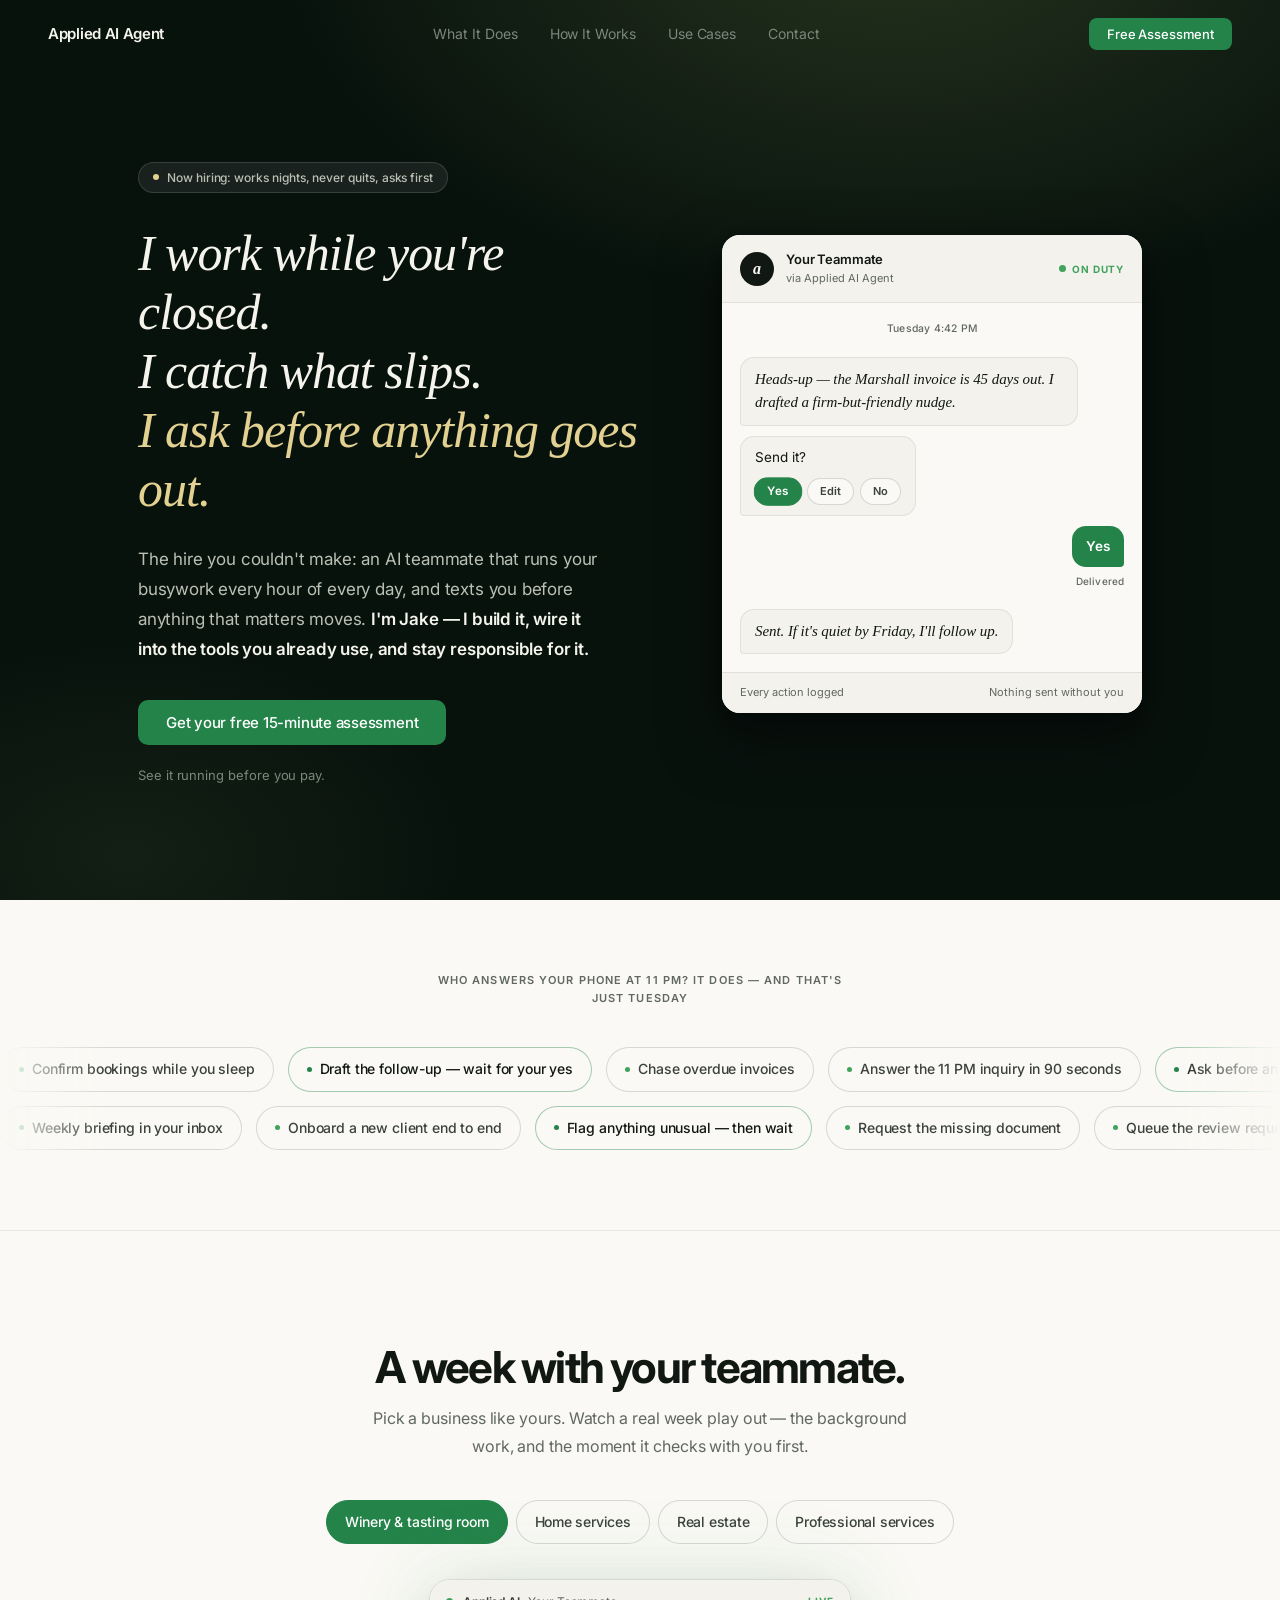
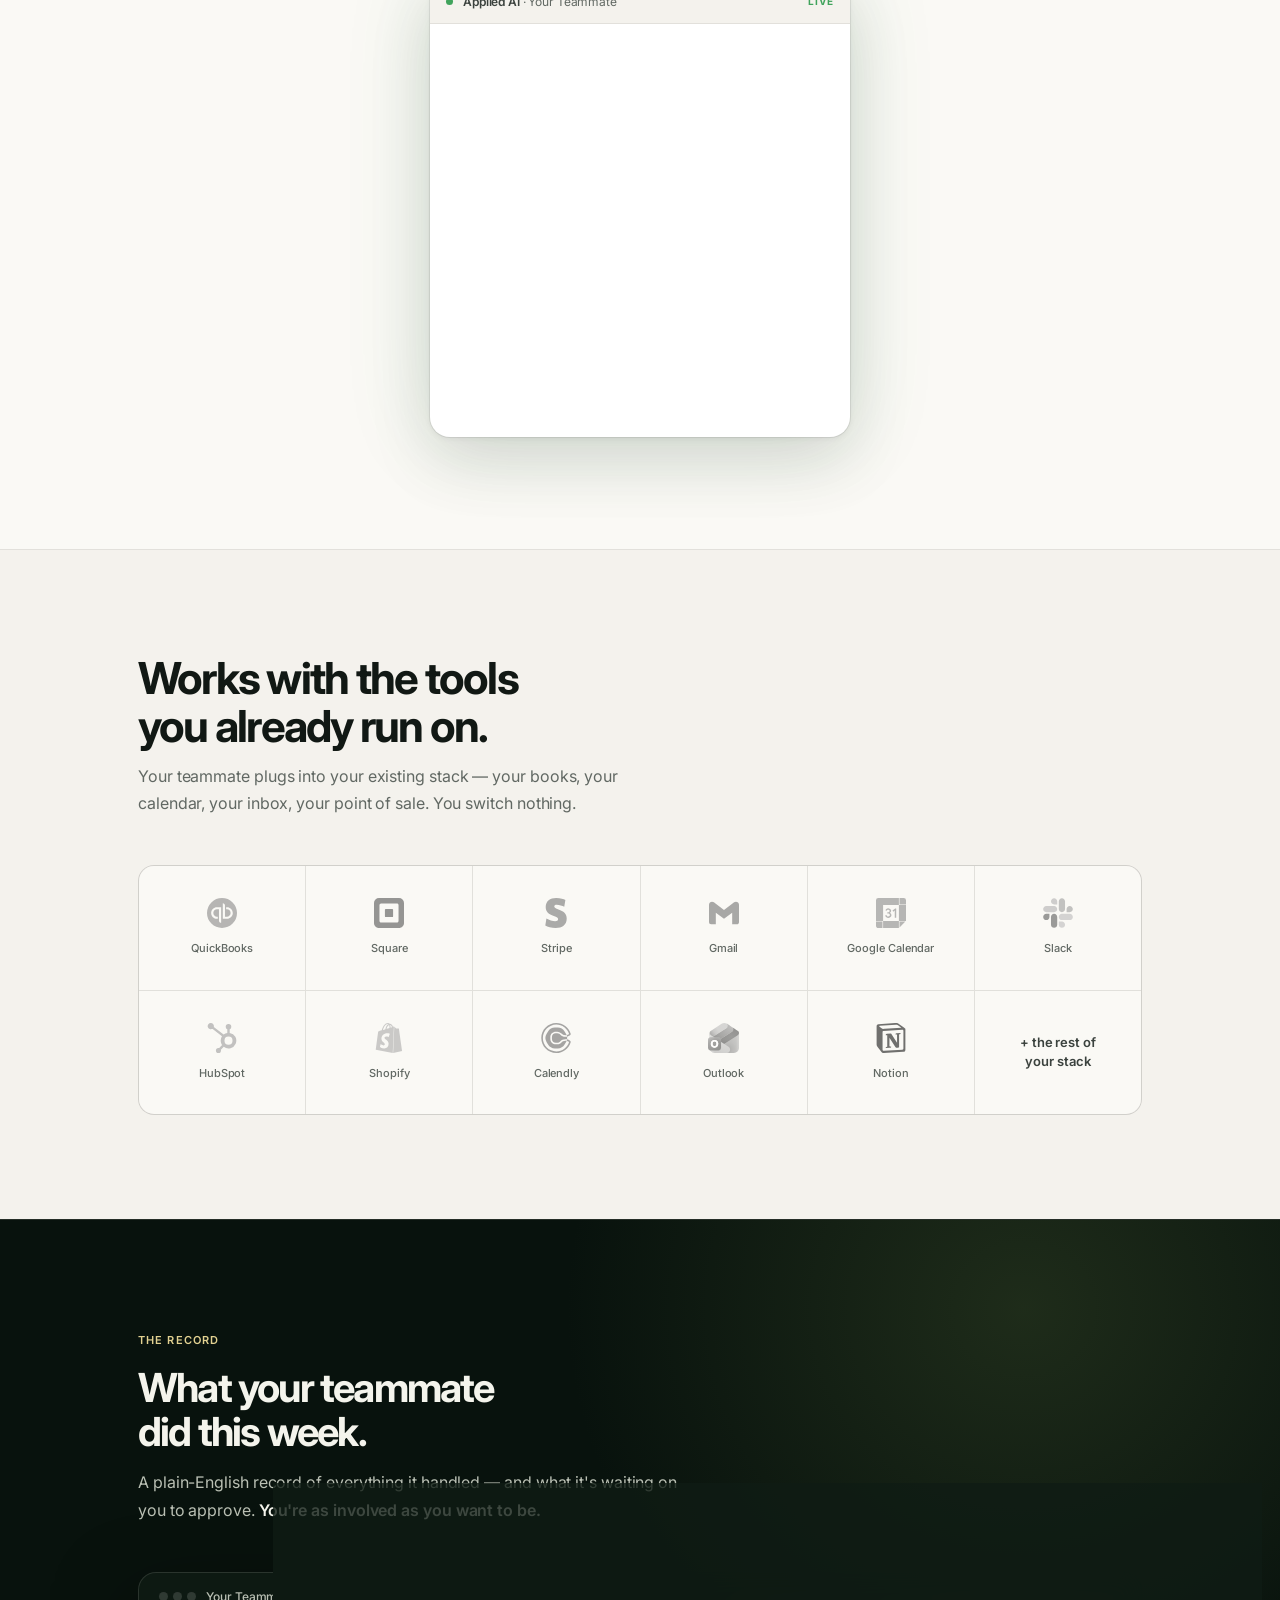
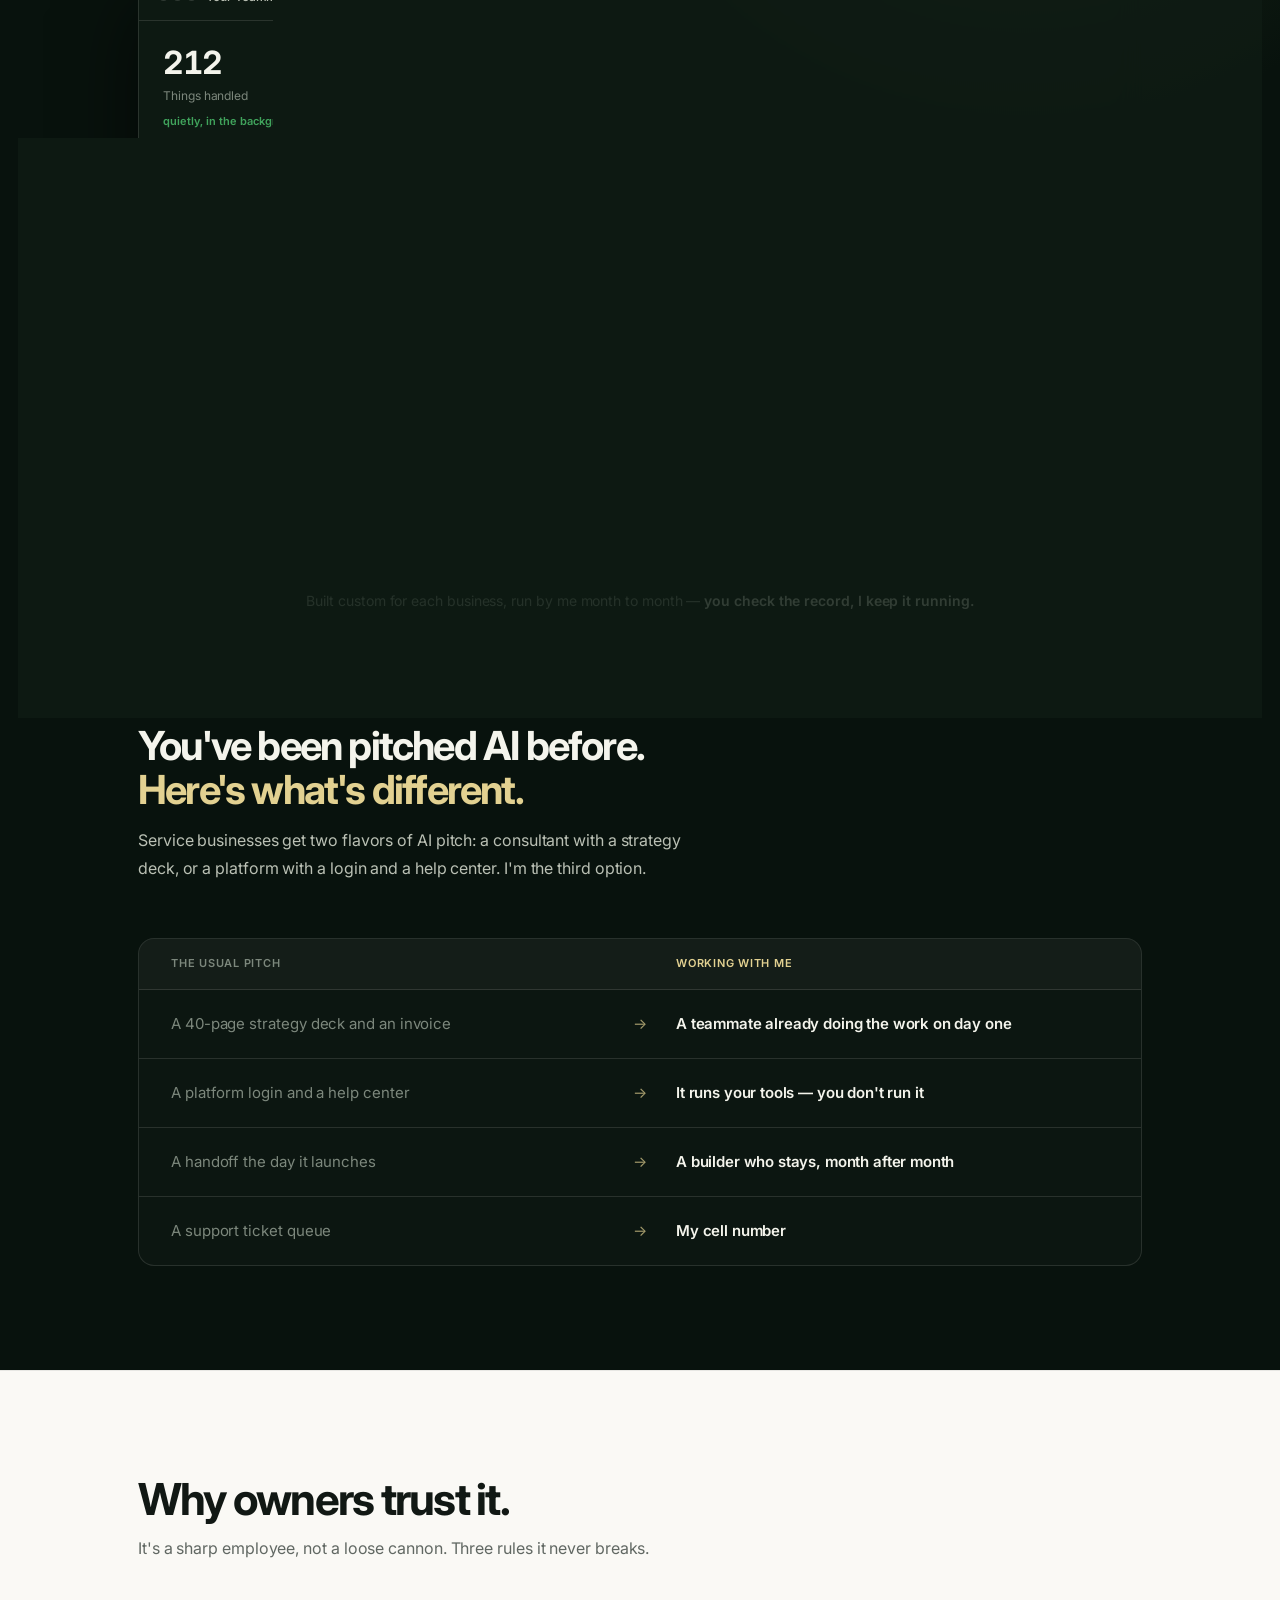
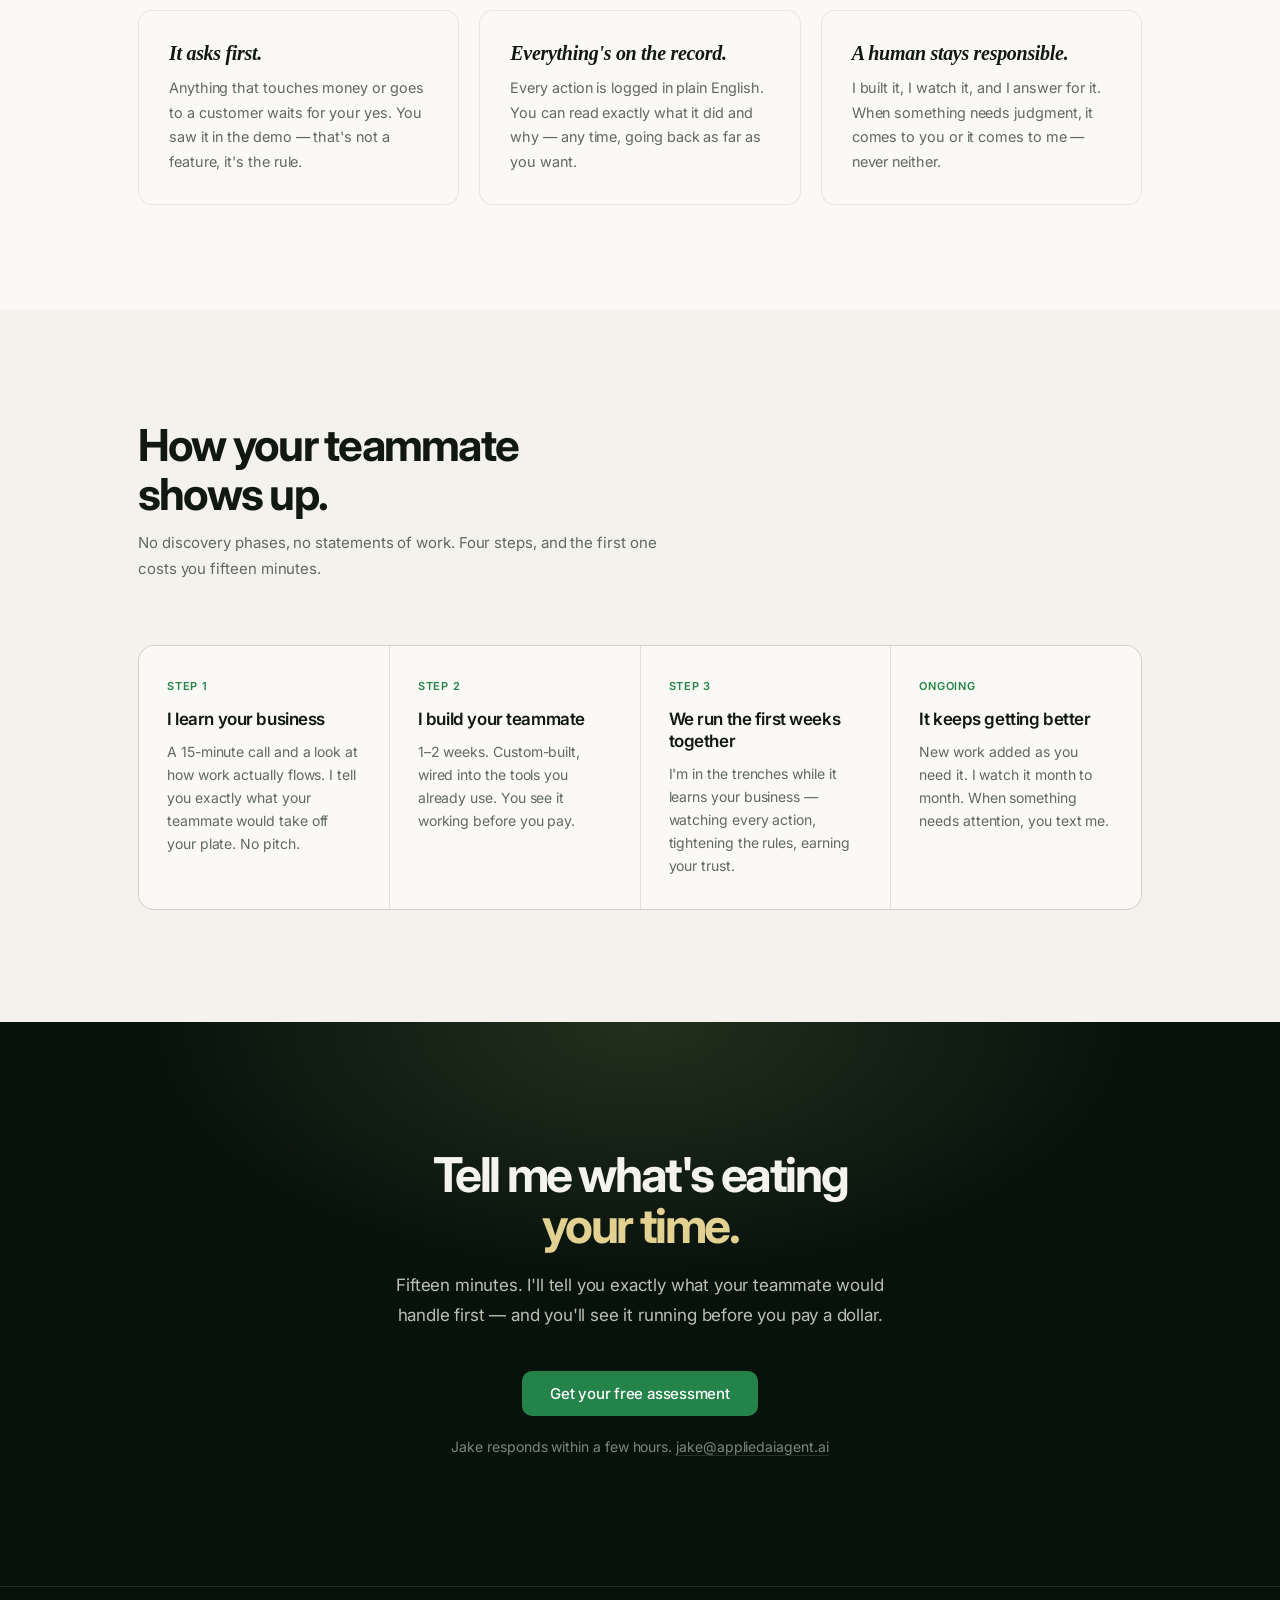
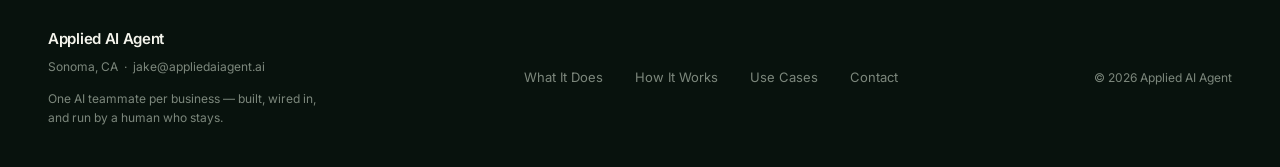
==== commit 8e16b612: "Design system v5 'Vineyard at Night' + living chat cards Palette tournament (6 systems, 5 judges): M" ====
--- a/index.html
+++ b/index.html
@@ -39,10 +39,10 @@
         position: absolute; inset: 0; pointer-events: none;
         background:
             radial-gradient(ellipse 75% 65% at 70% -8%,
-                oklch(42% 0.085 48 / 0.6) 0%,
+                oklch(38% 0.055 130 / 0.6) 0%,
                 transparent 65%),
             radial-gradient(ellipse 45% 40% at 10% 95%,
-                oklch(35% 0.05 45 / 0.35) 0%,
+                oklch(30% 0.04 140 / 0.4) 0%,
                 transparent 60%);
     }
     .hero-inner {
@@ -54,8 +54,8 @@
     }
     .hero-badge {
         display: inline-flex; align-items: center; gap: 0.5rem;
-        background: oklch(96% 0.009 85 / 0.07);
-        border: 1px solid oklch(96% 0.009 85 / 0.14);
+        background: oklch(96% 0.010 105 / 0.07);
+        border: 1px solid oklch(96% 0.010 105 / 0.14);
         border-radius: 100px;
         padding: 0.3125rem 0.875rem;
         font-size: 0.75rem; font-weight: 500; letter-spacing: -0.005em;
@@ -98,6 +98,7 @@
     .week-section {
         background: var(--surface);
         padding: 7rem 0;
+        overflow: hidden;
     }
     .week-head {
         max-width: 560px; margin: 0 auto 2.5rem;
@@ -108,7 +109,20 @@
         font-size: 1rem; color: var(--ink-soft); line-height: 1.7;
         letter-spacing: -0.005em;
     }
-    .week-demo-wrap { display: flex; justify-content: center; }
+    .week-demo-wrap { display: flex; justify-content: center; position: relative; }
+    .week-demo-wrap::before, .week-demo-wrap::after {
+        content: '';
+        position: absolute; z-index: -1; border-radius: 50%;
+        filter: blur(70px); pointer-events: none;
+    }
+    .week-demo-wrap::before {
+        width: 340px; height: 280px; top: -8%; left: 22%;
+        background: oklch(80% 0.10 150 / 0.18);
+    }
+    .week-demo-wrap::after {
+        width: 300px; height: 260px; bottom: -10%; right: 24%;
+        background: oklch(88% 0.07 95 / 0.2);
+    }
 
     /* ─── TEAMMATE RECORD (the evolved Mission Control) ─── */
     .mc-section {
@@ -121,7 +135,7 @@
         content: '';
         position: absolute; inset: 0; pointer-events: none;
         background: radial-gradient(ellipse 55% 60% at 80% 8%,
-            oklch(40% 0.08 48 / 0.45) 0%, transparent 65%);
+            oklch(37% 0.055 132 / 0.5) 0%, transparent 65%);
     }
     .mc-inner { position: relative; z-index: 1; }
     .mc-head { max-width: 560px; margin-bottom: 3rem; }
@@ -168,7 +182,7 @@
         border: 1px solid var(--rule-dark);
         border-radius: 16px;
         overflow: hidden;
-        background: oklch(96% 0.009 85 / 0.02);
+        background: oklch(96% 0.010 105 / 0.02);
     }
     .diff-row {
         display: grid;
@@ -181,7 +195,7 @@
     .diff-row:last-child { border-bottom: none; }
     .diff-row--head {
         padding: 1rem 2rem;
-        background: oklch(96% 0.009 85 / 0.03);
+        background: oklch(96% 0.010 105 / 0.03);
     }
     .diff-row--head span {
         font-size: 0.6875rem; font-weight: 600; letter-spacing: 0.07em;
@@ -254,7 +268,7 @@
         content: '';
         position: absolute; inset: 0; pointer-events: none;
         background: radial-gradient(ellipse 60% 70% at 50% 0%,
-            oklch(42% 0.085 48 / 0.5) 0%, transparent 65%);
+            oklch(38% 0.055 130 / 0.55) 0%, transparent 65%);
     }
     .final-cta-inner { position: relative; z-index: 1; }
     .final-cta h2 {
@@ -424,10 +438,11 @@
                     </div>
                     <div class="sms-thread">
                         <span class="sms-day">Tuesday 4:42 PM</span>
-                        <div class="sms-msg sms-msg--them">
+                        <div class="sms-typing t1" aria-hidden="true"><span></span><span></span><span></span></div>
+                        <div class="sms-msg sms-msg--them m1">
                             <div class="sms-bubble voice">Heads-up — the Marshall invoice is 45 days out. I drafted a firm-but-friendly nudge.</div>
                         </div>
-                        <div class="sms-msg sms-msg--them">
+                        <div class="sms-msg sms-msg--them m2">
                             <div class="sms-bubble">
                                 Send it?
                                 <span class="sms-pills">
@@ -437,10 +452,12 @@
                                 </span>
                             </div>
                         </div>
-                        <div class="sms-msg sms-msg--me">
+                        <div class="sms-msg sms-msg--me m3">
                             <div class="sms-bubble">Yes</div>
                         </div>
-                        <div class="sms-msg sms-msg--them">
+                        <span class="sms-receipt">Delivered</span>
+                        <div class="sms-typing t2" aria-hidden="true"><span></span><span></span><span></span></div>
+                        <div class="sms-msg sms-msg--them m4">
                             <div class="sms-bubble voice">Sent. If it's quiet by Friday, I'll follow up.</div>
                         </div>
                     </div>
@@ -596,8 +613,8 @@
                         <svg class="mc-spark" viewBox="0 0 480 140" preserveAspectRatio="none" aria-hidden="true">
                             <defs>
                                 <linearGradient id="sparkGrad" x1="0" y1="0" x2="0" y2="1">
-                                    <stop offset="0%" stop-color="oklch(60% 0.14 45)" stop-opacity="0.35"/>
-                                    <stop offset="100%" stop-color="oklch(60% 0.14 45)" stop-opacity="0"/>
+                                    <stop offset="0%" stop-color="oklch(68% 0.13 150)" stop-opacity="0.35"/>
+                                    <stop offset="100%" stop-color="oklch(68% 0.13 150)" stop-opacity="0"/>
                                 </linearGradient>
                             </defs>
                             <path class="spark-fill" fill="url(#sparkGrad)" stroke="none"
--- a/style.css
+++ b/style.css
@@ -1,4 +1,7 @@
-/* Applied AI Agent — Design System v3 */
+/* Applied AI Agent — Design System v5 "Vineyard at Night"
+   Green-black darks, ivory lights, champagne for the teammate's voice,
+   electric vine-green for anything alive or awaiting your yes.
+   The teammate's own words render in serif italic (.voice). */
 
 *, *::before, *::after { box-sizing: border-box; margin: 0; padding: 0; }
 
@@ -6,45 +9,58 @@
    TOKENS
 ───────────────────────────────────────── */
 :root {
-  /* Hero / dark surfaces */
-  --hero-bg:          oklch(8% 0.04 275);
-  --hero-mid:         oklch(14% 0.10 272);
-  --dark:             oklch(8% 0.04 275);
-  --dark-mid:         oklch(13% 0.07 272);
-
-  /* Surfaces — warm paper, wine-country light */
-  --surface:          oklch(98.5% 0.004 85);
-  --surface-alt:      oklch(96.5% 0.006 85);
-  --surface-warm:     oklch(95.5% 0.008 85);
-
-  /* Text on light */
-  --ink:              oklch(13% 0.012 255);
-  --ink-mid:          oklch(38% 0.010 255);
-  --ink-soft:         oklch(57% 0.008 255);
-
-  /* Text on dark */
-  --text-light:       oklch(97% 0.004 240);
-  --text-light-mid:   oklch(76% 0.007 240);
-  --text-light-soft:  oklch(55% 0.005 240);
-
-  /* Accent — indigo */
-  --accent:           oklch(58% 0.22 268);
-  --accent-hover:     oklch(52% 0.22 268);
-  --accent-muted:     oklch(58% 0.22 268 / 0.12);
-  --accent-light:     oklch(93% 0.06 268);
-
-  /* Sage (kept for subtle status indicators) */
-  --sage:             oklch(60% 0.052 158);
-  --sage-light:       oklch(88% 0.028 158);
+  /* Dark surfaces — vineyard at night (green-black) */
+  --hero-bg:          oklch(17% 0.018 165);
+  --hero-mid:         oklch(22% 0.022 162);
+  --dark:             oklch(17% 0.018 165);
+  --dark-mid:         oklch(23% 0.022 160);
+
+  /* Light surfaces — ivory */
+  --surface:          oklch(98.2% 0.005 95);
+  --surface-alt:      oklch(96.2% 0.008 95);
+  --surface-warm:     oklch(94.8% 0.011 95);
+
+  /* Text on light — near-black, faintly green */
+  --ink:              oklch(20% 0.012 160);
+  --ink-mid:          oklch(37% 0.012 160);
+  --ink-soft:         oklch(51% 0.012 155);
+
+  /* Text on dark — moonlit ivory */
+  --text-light:       oklch(96.5% 0.010 105);
+  --text-light-mid:   oklch(80% 0.018 130);
+  --text-light-soft:  oklch(61% 0.020 145);
+
+  /* Accent — vine green (CTAs, asks, approvals) */
+  --accent:           oklch(54% 0.125 152);
+  --accent-hover:     oklch(48% 0.125 152);
+  --accent-muted:     oklch(54% 0.125 152 / 0.12);
+  --accent-light:     oklch(92% 0.05 150);
+  --ember:            oklch(86% 0.085 95);   /* champagne — voice & highlights on dark */
+
+  /* Live — electric vine (status, on-duty, done) */
+  --sage:             oklch(64% 0.14 150);
+  --sage-light:       oklch(88% 0.06 150);
 
   /* Rules */
-  --rule:             oklch(13% 0.012 255 / 0.07);
-  --rule-md:          oklch(13% 0.012 255 / 0.13);
-  --rule-dark:        oklch(97% 0.004 240 / 0.10);
+  --rule:             oklch(20% 0.012 160 / 0.08);
+  --rule-md:          oklch(20% 0.012 160 / 0.15);
+  --rule-dark:        oklch(96% 0.010 105 / 0.12);
+
+  /* Type */
+  --font-ui:          'Inter', system-ui, -apple-system, sans-serif;
+  --font-voice:       'Source Serif 4', Georgia, serif;
 
   /* Easing */
   --ease-expo:        cubic-bezier(0.16, 1, 0.3, 1);
   --ease-quart:       cubic-bezier(0.25, 1, 0.5, 1);
+}
+
+/* The teammate's voice — serif italic, everywhere it "speaks" */
+.voice {
+  font-family: var(--font-voice);
+  font-style: italic;
+  font-weight: 500;
+  letter-spacing: -0.015em;
 }
 
 /* ─────────────────────────────────────────
@@ -214,7 +230,7 @@
 .btn-secondary:hover {
   border-color: var(--text-light-soft);
   color: var(--text-light);
-  background: oklch(97% 0.004 240 / 0.06);
+  background: oklch(96% 0.010 105 / 0.06);
 }
 
 /* Legacy aliases */
@@ -235,7 +251,7 @@
               transform 0.4s var(--ease-expo),
               background 0.15s;
   pointer-events: none;
-  box-shadow: 0 4px 20px oklch(13% 0.012 255 / 0.2);
+  box-shadow: 0 4px 20px oklch(20% 0.012 160 / 0.2);
 }
 .float-btn.visible { opacity: 1; transform: none; pointer-events: auto; }
 .float-btn:hover { background: var(--dark-mid); }
@@ -255,13 +271,13 @@
 .modal-overlay.open { display: flex; }
 .modal-backdrop {
   position: absolute; inset: 0;
-  background: oklch(8% 0.04 275 / 0.85); backdrop-filter: blur(10px);
+  background: oklch(10% 0.012 165 / 0.85); backdrop-filter: blur(10px);
 }
 .modal-card {
   position: relative; background: var(--surface); border-radius: 16px;
   padding: 3rem; width: 100%; max-width: 520px; max-height: 90vh;
   overflow-y: auto; z-index: 1;
-  box-shadow: 0 32px 80px oklch(8% 0.04 275 / 0.3);
+  box-shadow: 0 32px 80px oklch(10% 0.012 165 / 0.3);
   border: 1px solid var(--rule);
 }
 .modal-close {
@@ -389,13 +405,42 @@
   width: 100%;
   max-width: 420px;
   box-shadow:
-    0 0 0 1px oklch(13% 0.012 255 / 0.08),
-    0 24px 60px oklch(8% 0.04 275 / 0.45),
-    0 8px 20px oklch(8% 0.04 275 / 0.25);
+    0 0 0 1px oklch(20% 0.012 160 / 0.08),
+    0 24px 60px oklch(10% 0.012 165 / 0.45),
+    0 8px 20px oklch(10% 0.012 165 / 0.25);
   font-variant-numeric: tabular-nums;
 }
 .demo-feed--flat {
-  box-shadow: 0 0 0 1px var(--rule), 0 16px 48px oklch(13% 0.012 255 / 0.08);
+  border-radius: 20px;
+  box-shadow:
+    0 0 0 1px var(--rule),
+    0 2px 6px oklch(20% 0.012 160 / 0.05),
+    0 24px 64px oklch(20% 0.012 160 / 0.12),
+    0 0 90px var(--accent-muted);
+}
+
+/* Typing indicator — the teammate is "thinking" before it speaks */
+.df-typing {
+  display: none;
+  align-items: center; gap: 4px;
+  align-self: flex-start;
+  margin-left: 5rem;
+  padding: 0.5625rem 0.875rem;
+  background: var(--surface-alt);
+  border: 1px solid var(--rule);
+  border-radius: 12px 12px 12px 3px;
+}
+.df-typing.on { display: inline-flex; }
+.df-typing span {
+  width: 6px; height: 6px; border-radius: 50%;
+  background: var(--ink-soft);
+  animation: typingDot 1.1s ease-in-out infinite;
+}
+.df-typing span:nth-child(2) { animation-delay: 0.15s; }
+.df-typing span:nth-child(3) { animation-delay: 0.3s; }
+@keyframes typingDot {
+  0%, 60%, 100% { opacity: 0.35; transform: translateY(0); }
+  30%           { opacity: 1; transform: translateY(-3px); }
 }
 .df-header {
   background: var(--surface-alt);
@@ -518,13 +563,13 @@
     content: '';
     position: absolute; inset: 0; pointer-events: none;
     background: radial-gradient(ellipse 55% 60% at 80% 10%,
-        oklch(30% 0.22 272 / 0.35) 0%, transparent 65%);
+        oklch(38% 0.055 130 / 0.5) 0%, transparent 65%);
 }
 .mc-inner { position: relative; z-index: 1; }
 .mc-head { max-width: 560px; margin-bottom: 3rem; }
 .mc-label {
     font-size: 0.6875rem; font-weight: 600; letter-spacing: 0.1em;
-    text-transform: uppercase; color: oklch(75% 0.18 270);
+    text-transform: uppercase; color: var(--ember);
     display: block; margin-bottom: 1rem;
 }
 .mc-head h2 {
@@ -540,12 +585,12 @@
 .mc-head p strong { color: var(--text-light); font-weight: 600; }
 
 .mc-dash {
-    background: oklch(11% 0.05 272 / 0.75);
-    border: 1px solid oklch(97% 0.004 240 / 0.12);
+    background: oklch(21% 0.022 162 / 0.8);
+    border: 1px solid oklch(96% 0.010 105 / 0.12);
     border-radius: 18px;
     overflow: hidden;
     backdrop-filter: blur(12px);
-    box-shadow: 0 32px 80px oklch(5% 0.03 275 / 0.6);
+    box-shadow: 0 32px 80px oklch(8% 0.010 165 / 0.6);
     font-variant-numeric: tabular-nums;
 }
 .mc-bar {
@@ -554,7 +599,7 @@
     border-bottom: 1px solid var(--rule-dark);
 }
 .mc-bar-dots { display: flex; gap: 5px; }
-.mc-bar-dot { width: 9px; height: 9px; border-radius: 50%; background: oklch(97% 0.004 240 / 0.15); }
+.mc-bar-dot { width: 9px; height: 9px; border-radius: 50%; background: oklch(96% 0.010 105 / 0.15); }
 .mc-bar-title { flex: 1; font-size: 0.75rem; font-weight: 500; color: var(--text-light-mid); letter-spacing: -0.005em; }
 .mc-bar-live { display: flex; align-items: center; gap: 0.375rem; font-size: 0.625rem; font-weight: 700; letter-spacing: 0.1em; color: var(--sage); }
 .mc-bar-live .df-live-dot { width: 6px; height: 6px; }
@@ -593,7 +638,7 @@
 }
 .mc-spark { width: 100%; height: auto; display: block; }
 .mc-spark .spark-line {
-    fill: none; stroke: oklch(70% 0.2 270); stroke-width: 2.5;
+    fill: none; stroke: oklch(74% 0.12 148); stroke-width: 2.5;
     stroke-linecap: round; stroke-linejoin: round;
 }
 .mc-spark .spark-fill { opacity: 0; transition: opacity 1s var(--ease-expo) 1.2s; }
@@ -664,18 +709,18 @@
     flex: 1;
     border-radius: 3px 3px 0 0;
     background: linear-gradient(to top,
-        oklch(58% 0.22 268 / 0.25),
-        oklch(64% 0.21 268));
+        oklch(68% 0.13 150 / 0.25),
+        oklch(70% 0.13 150));
     height: calc(var(--h) * 1%);
     transform: scaleY(0); transform-origin: bottom;
     transition: transform 0.7s var(--ease-quart);
     transition-delay: calc(var(--d) * 60ms + 200ms);
 }
-.mc-bars span.hot { background: linear-gradient(to top, oklch(58% 0.22 268 / 0.5), oklch(72% 0.19 268)); }
+.mc-bars span.hot { background: linear-gradient(to top, oklch(68% 0.13 150 / 0.5), oklch(76% 0.12 148)); }
 .mc-on .mc-bars span { transform: scaleY(1); }
 
 /* Insight rows — amber flag dots */
-.mc-row-dot--amber { background: oklch(78% 0.13 80); }
+.mc-row-dot--amber { background: oklch(82% 0.11 85); }
 
 /* ── LUX variant — futuristic client-report treatment ── */
 @property --mc-ang {
@@ -695,10 +740,10 @@
     padding: 1px;
     background: conic-gradient(from var(--mc-ang),
         transparent 0%,
-        oklch(58% 0.22 268 / 0.7) 10%,
+        oklch(68% 0.13 150 / 0.7) 10%,
         transparent 28%,
         transparent 55%,
-        oklch(70% 0.18 290 / 0.45) 70%,
+        oklch(84% 0.08 95 / 0.45) 70%,
         transparent 85%);
     -webkit-mask: linear-gradient(#fff 0 0) content-box, linear-gradient(#fff 0 0);
     -webkit-mask-composite: xor;
@@ -711,15 +756,15 @@
 .mc-lux .mc-dash {
     position: relative;
     border: 1px solid transparent;
-    box-shadow: 0 24px 80px oklch(5% 0.03 275 / 0.6),
-                0 0 90px oklch(58% 0.22 268 / 0.12);
+    box-shadow: 0 24px 80px oklch(8% 0.010 165 / 0.6),
+                0 0 90px oklch(68% 0.13 150 / 0.18);
 }
 /* One light sweep across the glass when the card wakes up */
 .mc-dash--lux::after {
     content: '';
     position: absolute; inset: 0; pointer-events: none;
     background: linear-gradient(115deg,
-        transparent 42%, oklch(97% 0.004 240 / 0.07) 50%, transparent 58%);
+        transparent 42%, oklch(96% 0.010 105 / 0.07) 50%, transparent 58%);
     transform: translateX(-130%);
 }
 .mc-dash--lux.mc-on::after { animation: mcSweep 1.6s var(--ease-quart) 1.1s forwards; }
@@ -740,11 +785,11 @@
 }
 .mc-ring-wrap { position: relative; width: 88px; height: 88px; }
 .mc-ring { width: 88px; height: 88px; transform: rotate(-90deg); display: block; }
-.mc-ring-bg { fill: none; stroke: oklch(97% 0.004 240 / 0.08); stroke-width: 6; }
+.mc-ring-bg { fill: none; stroke: oklch(96% 0.010 105 / 0.08); stroke-width: 6; }
 .mc-ring-fg {
     fill: none; stroke: url(#mcRingGrad); stroke-width: 6; stroke-linecap: round;
     stroke-dasharray: 264; stroke-dashoffset: 264;
-    filter: drop-shadow(0 0 6px oklch(64% 0.21 268 / 0.55));
+    filter: drop-shadow(0 0 6px oklch(70% 0.13 150 / 0.55));
     transition: stroke-dashoffset 1.8s var(--ease-quart) 0.35s;
 }
 .mc-on .mc-ring-fg { stroke-dashoffset: 15.8; }   /* 94% of 264 */
@@ -765,10 +810,10 @@
 /* Bars on a faint grid, hot bar glows */
 .mc-dash--lux .mc-bars {
     background: repeating-linear-gradient(to top,
-        oklch(97% 0.004 240 / 0.045) 0 1px, transparent 1px 26px);
+        oklch(96% 0.010 105 / 0.045) 0 1px, transparent 1px 26px);
 }
 .mc-dash--lux .mc-bars span.hot {
-    box-shadow: 0 0 16px oklch(64% 0.21 268 / 0.55);
+    box-shadow: 0 0 16px oklch(70% 0.13 150 / 0.55);
 }
 
 /* Shimmering AI-insight footer */
@@ -778,11 +823,11 @@
     border-top: 1px solid var(--rule-dark);
     font-size: 0.8125rem; font-weight: 600; letter-spacing: -0.01em;
 }
-.mc-insight-star { color: oklch(75% 0.18 270); flex-shrink: 0; }
+.mc-insight-star { color: var(--ember); flex-shrink: 0; }
 .mc-insight-text {
     background: linear-gradient(90deg,
-        oklch(80% 0.12 270), oklch(94% 0.03 270),
-        oklch(76% 0.17 290), oklch(80% 0.12 270));
+        oklch(84% 0.06 120), oklch(95% 0.025 110),
+        oklch(84% 0.08 100), oklch(84% 0.06 120));
     background-size: 200% 100%;
     -webkit-background-clip: text; background-clip: text;
     color: transparent;
@@ -829,8 +874,319 @@
   border-color: var(--rule-dark);
   color: var(--text-light-mid);
 }
-.demo-chips--dark .demo-chip:hover { background: oklch(97% 0.004 240 / 0.06); }
+.demo-chips--dark .demo-chip:hover { background: oklch(96% 0.010 105 / 0.06); }
 .demo-chips--dark .demo-chip.active { background: var(--accent); border-color: var(--accent); color: #fff; }
+
+/* ─────────────────────────────────────────
+   PERMISSION MOTIF — ask & reply events
+───────────────────────────────────────── */
+.df-event--ask .df-body {
+  background: #fff;
+  border: 1px solid oklch(54% 0.125 152 / 0.3);
+  border-radius: 14px 14px 14px 4px;
+  padding: 0.75rem 0.9375rem;
+  box-shadow:
+    0 4px 16px oklch(54% 0.125 152 / 0.14),
+    0 1px 3px oklch(20% 0.012 160 / 0.06);
+}
+.df-pill--yes.picked {
+  box-shadow: 0 0 14px oklch(54% 0.125 152 / 0.45);
+}
+.df-event--ask .df-text { color: var(--ink); font-size: 0.875rem; line-height: 1.5; }
+.df-ask-pills { display: flex; gap: 0.375rem; margin-top: 0.625rem; }
+.df-pill {
+  font-family: var(--font-ui); font-style: normal;
+  font-size: 0.6875rem; font-weight: 600; letter-spacing: -0.005em;
+  padding: 0.25rem 0.75rem; border-radius: 100px;
+  border: 1px solid var(--rule-md); color: var(--ink-mid);
+  background: var(--surface);
+  transition: background 0.25s, color 0.25s, border-color 0.25s, transform 0.25s var(--ease-expo);
+}
+.df-pill--yes.picked {
+  background: var(--accent); border-color: var(--accent); color: #fff;
+  transform: scale(1.06);
+}
+.df-event--reply { justify-content: flex-end; }
+.df-event--reply .df-body {
+  flex: 0 0 auto; max-width: 60%;
+  background: var(--ink); color: var(--surface);
+  border-radius: 12px 12px 3px 12px;
+  padding: 0.4375rem 0.875rem;
+}
+.df-event--reply .df-text { color: var(--surface); font-weight: 600; font-size: 0.8125rem; }
+
+/* ─────────────────────────────────────────
+   HERO SMS CARD — the teammate texts you
+───────────────────────────────────────── */
+.sms-card {
+  background: var(--surface);
+  border-radius: 18px;
+  overflow: hidden;
+  box-shadow:
+    0 0 0 1px oklch(20% 0.012 160 / 0.08),
+    0 24px 60px oklch(10% 0.012 165 / 0.5),
+    0 8px 20px oklch(10% 0.012 165 / 0.3);
+}
+.sms-head {
+  display: flex; align-items: center; gap: 0.75rem;
+  padding: 0.875rem 1.125rem;
+  background: var(--surface-alt);
+  border-bottom: 1px solid var(--rule);
+}
+.sms-avatar {
+  width: 34px; height: 34px; border-radius: 50%;
+  background: var(--ink); color: var(--surface);
+  display: flex; align-items: center; justify-content: center;
+  font-family: var(--font-voice); font-style: italic;
+  font-size: 1rem; font-weight: 600; flex-shrink: 0;
+}
+.sms-id { flex: 1; min-width: 0; }
+.sms-name { display: block; font-size: 0.8125rem; font-weight: 600; color: var(--ink); letter-spacing: -0.01em; }
+.sms-sub { display: block; font-size: 0.6875rem; color: var(--ink-soft); }
+.sms-status { display: flex; align-items: center; gap: 0.375rem; font-size: 0.625rem; font-weight: 700; letter-spacing: 0.08em; color: var(--sage); }
+.sms-thread {
+  padding: 1.125rem; display: flex; flex-direction: column; gap: 0.625rem;
+  min-height: 240px;
+}
+.sms-day {
+  align-self: center; font-size: 0.65rem; font-weight: 500;
+  color: var(--ink-soft); letter-spacing: 0.02em;
+}
+.sms-msg { max-width: 88%; opacity: 0; }
+.sms-msg--them { align-self: flex-start; }
+.sms-msg--me { align-self: flex-end; }
+.sms-bubble {
+  padding: 0.625rem 0.875rem; font-size: 0.84375rem; line-height: 1.55;
+  letter-spacing: -0.005em;
+}
+.sms-msg--them .sms-bubble {
+  background: var(--surface-alt); border: 1px solid var(--rule);
+  border-radius: 14px 14px 14px 4px; color: var(--ink);
+}
+.sms-msg--them .sms-bubble.voice { font-size: 0.9375rem; }
+.sms-msg--me .sms-bubble {
+  background: var(--accent); color: #fff;
+  border-radius: 14px 14px 4px 14px; font-weight: 600;
+}
+.sms-pills { display: flex; gap: 0.375rem; margin-top: 0.625rem; }
+@keyframes smsIn {
+  0%   { opacity: 0; transform: translateY(10px) scale(0.96); }
+  70%  { opacity: 1; transform: translateY(-1px) scale(1.01); }
+  100% { opacity: 1; transform: none; }
+}
+.sms-card .sms-msg.m1 { animation: smsIn 0.5s var(--ease-expo) 1.1s both; }
+.sms-card .sms-msg.m2 { animation: smsIn 0.5s var(--ease-expo) 2.0s both; }
+.sms-card .sms-msg.m3 { animation: smsIn 0.5s var(--ease-expo) 3.1s both; }
+.sms-card .sms-msg.m4 { animation: smsIn 0.5s var(--ease-expo) 4.6s both; }
+.sms-card .df-pill--yes { animation: smsPick 0.3s var(--ease-expo) 2.85s both; }
+@keyframes smsPick {
+  from { background: var(--surface); color: var(--ink-mid); }
+  to   { background: var(--accent); border-color: var(--accent); color: #fff; transform: scale(1.06); }
+}
+
+/* Typing bubbles inside the hero thread */
+.sms-typing {
+  align-self: flex-start;
+  display: inline-flex; align-items: center; gap: 4px;
+  padding: 0.625rem 0.875rem;
+  background: var(--surface-alt);
+  border: 1px solid var(--rule);
+  border-radius: 14px 14px 14px 4px;
+  opacity: 0;
+}
+.sms-typing span {
+  width: 6px; height: 6px; border-radius: 50%;
+  background: var(--ink-soft);
+  animation: typingDot 1.1s ease-in-out infinite;
+}
+.sms-typing span:nth-child(2) { animation-delay: 0.15s; }
+.sms-typing span:nth-child(3) { animation-delay: 0.3s; }
+.sms-typing.t1 { animation: smsTypeShow 0.8s linear 0.3s both; }
+.sms-typing.t2 { animation: smsTypeShow 1.2s linear 3.4s both; }
+@keyframes smsTypeShow {
+  0%   { opacity: 0; height: 0; padding-top: 0; padding-bottom: 0; border-width: 0; }
+  8%   { opacity: 1; height: auto; padding-top: 0.625rem; padding-bottom: 0.625rem; border-width: 1px; }
+  92%  { opacity: 1; height: auto; padding-top: 0.625rem; padding-bottom: 0.625rem; border-width: 1px; }
+  100% { opacity: 0; height: 0; padding-top: 0; padding-bottom: 0; border-width: 0; }
+}
+
+/* Delivered receipt under the owner's reply */
+.sms-receipt {
+  align-self: flex-end;
+  font-size: 0.625rem; font-weight: 500; letter-spacing: 0.01em;
+  color: var(--ink-soft);
+  margin-top: -0.25rem;
+  animation: smsIn 0.4s var(--ease-expo) 3.7s both;
+}
+.sms-foot {
+  border-top: 1px solid var(--rule);
+  background: var(--surface-alt);
+  padding: 0.6875rem 1.125rem;
+  font-size: 0.6875rem; color: var(--ink-soft); letter-spacing: -0.005em;
+  display: flex; justify-content: space-between;
+}
+
+/* ─────────────────────────────────────────
+   CAPABILITY MARQUEE
+───────────────────────────────────────── */
+.marquee-section {
+  background: var(--surface);
+  padding: 4.5rem 0 5rem;
+  border-bottom: 1px solid var(--rule);
+}
+.marquee-head {
+  text-align: center; max-width: 480px; margin: 0 auto 2.5rem; padding: 0 1.5rem;
+}
+.marquee-head p {
+  font-size: 0.6875rem; font-weight: 600; letter-spacing: 0.1em;
+  text-transform: uppercase; color: var(--ink-soft);
+}
+.marquee {
+  overflow: hidden;
+  -webkit-mask-image: linear-gradient(90deg, transparent, #000 8%, #000 92%, transparent);
+  mask-image: linear-gradient(90deg, transparent, #000 8%, #000 92%, transparent);
+}
+.marquee + .marquee { margin-top: 0.875rem; }
+.marquee-track {
+  display: flex; gap: 0.875rem; width: max-content;
+  animation: marqueeL 56s linear infinite;
+}
+.marquee--reverse .marquee-track { animation-name: marqueeR; }
+.marquee:hover .marquee-track { animation-play-state: paused; }
+@keyframes marqueeL { to { transform: translateX(-50%); } }
+@keyframes marqueeR { from { transform: translateX(-50%); } to { transform: none; } }
+.cap-chip {
+  display: inline-flex; align-items: center; gap: 0.5rem;
+  white-space: nowrap;
+  padding: 0.625rem 1.125rem; border-radius: 100px;
+  border: 1px solid var(--rule-md);
+  background: var(--surface);
+  font-size: 0.875rem; font-weight: 500; letter-spacing: -0.01em;
+  color: var(--ink-mid);
+}
+.cap-chip::before {
+  content: ''; width: 5px; height: 5px; border-radius: 50%;
+  background: var(--sage); flex-shrink: 0;
+}
+.cap-chip--ask { border-color: oklch(54% 0.125 152 / 0.4); color: var(--ink); }
+.cap-chip--ask::before { background: var(--accent); }
+
+/* ─────────────────────────────────────────
+   SCENARIO TABS — a week with your teammate
+───────────────────────────────────────── */
+.scenario-tabs {
+  display: flex; flex-wrap: wrap; gap: 0.5rem; justify-content: center;
+  margin-bottom: 2.25rem;
+}
+
+/* ─────────────────────────────────────────
+   INTEGRATIONS — logo wall
+───────────────────────────────────────── */
+.logo-wall-section {
+  background: var(--surface-alt);
+  padding: 6.5rem 0;
+  border-top: 1px solid var(--rule);
+}
+.logo-wall-head { max-width: 520px; margin-bottom: 3rem; }
+.logo-wall-head h2 { margin-bottom: 0.75rem; }
+.logo-wall-head p { font-size: 1rem; color: var(--ink-soft); line-height: 1.7; letter-spacing: -0.005em; }
+.logo-wall {
+  display: grid; grid-template-columns: repeat(6, 1fr);
+  gap: 1px; background: var(--rule);
+  border: 1px solid var(--rule); border-radius: 16px; overflow: hidden;
+}
+.logo-tile {
+  background: var(--surface);
+  display: flex; flex-direction: column; align-items: center; justify-content: center;
+  gap: 0.75rem; padding: 2rem 1rem; min-height: 122px;
+  transition: background 0.2s;
+}
+.logo-tile:hover { background: #fff; }
+.logo-tile img {
+  height: 30px; width: auto; max-width: 72px; object-fit: contain;
+  filter: grayscale(1) opacity(0.55);
+  transition: filter 0.25s var(--ease-quart), transform 0.25s var(--ease-quart);
+}
+.logo-tile:hover img { filter: none; transform: scale(1.06); }
+.logo-tile span { font-size: 0.6875rem; font-weight: 500; color: var(--ink-soft); letter-spacing: -0.005em; }
+.logo-tile--more span { font-size: 0.8125rem; color: var(--ink-mid); font-weight: 600; text-align: center; line-height: 1.5; }
+@media (max-width: 1024px) { .logo-wall { grid-template-columns: repeat(4, 1fr); } }
+@media (max-width: 640px)  { .logo-wall { grid-template-columns: repeat(3, 1fr); } .logo-tile { min-height: 104px; padding: 1.5rem 0.75rem; } .logo-tile img { height: 26px; } }
+
+/* ─────────────────────────────────────────
+   PENDING APPROVAL — inside the weekly record
+───────────────────────────────────────── */
+.mc-pending {
+  margin: 0 1.5rem 1.5rem;
+  border: 1px solid oklch(86% 0.085 95 / 0.3);
+  background: oklch(86% 0.085 95 / 0.07);
+  border-radius: 12px;
+  overflow: hidden;
+}
+.mc-pending-head {
+  display: flex; align-items: center; gap: 0.5rem;
+  padding: 0.75rem 1.125rem;
+  border-bottom: 1px solid var(--rule-dark);
+  font-size: 0.6875rem; font-weight: 600; letter-spacing: 0.07em;
+  text-transform: uppercase; color: var(--ember);
+}
+.mc-pending-dot {
+  width: 6px; height: 6px; border-radius: 50%; background: var(--ember);
+  animation: dfPulse 2s ease-in-out infinite;
+}
+.mc-pending-item {
+  display: flex; align-items: center; gap: 1rem;
+  padding: 0.875rem 1.125rem;
+  border-bottom: 1px solid var(--rule-dark);
+}
+.mc-pending-item:last-child { border-bottom: none; }
+.mc-pending-text {
+  flex: 1; font-size: 0.8125rem; line-height: 1.5;
+  color: var(--text-light-mid); letter-spacing: -0.005em;
+}
+.mc-pending-text .voice { color: var(--text-light); }
+.mc-pending-actions { display: flex; gap: 0.375rem; flex-shrink: 0; }
+.mc-pending-actions .df-pill {
+  background: transparent; border-color: var(--rule-dark); color: var(--text-light-mid);
+}
+.mc-pending-actions .df-pill--yes { border-color: var(--ember); color: var(--ember); }
+
+/* ─────────────────────────────────────────
+   TRUST / GUARDRAILS
+───────────────────────────────────────── */
+.trust-section {
+  background: var(--surface);
+  padding: 6.5rem 0;
+  border-top: 1px solid var(--rule);
+}
+.trust-head { max-width: 520px; margin-bottom: 3rem; }
+.trust-head h2 { margin-bottom: 0.75rem; }
+.trust-head p { font-size: 1rem; color: var(--ink-soft); line-height: 1.7; letter-spacing: -0.005em; }
+.trust-grid { display: grid; grid-template-columns: repeat(3, 1fr); gap: 1.25rem; }
+.trust-card {
+  border: 1px solid var(--rule);
+  border-radius: 14px;
+  padding: 1.875rem;
+  background: var(--surface);
+}
+.trust-card h3 {
+  font-family: var(--font-voice); font-style: italic; font-weight: 600;
+  font-size: 1.25rem; letter-spacing: -0.015em;
+  color: var(--ink); margin-bottom: 0.625rem;
+}
+.trust-card p { font-size: 0.9rem; color: var(--ink-soft); line-height: 1.7; letter-spacing: -0.005em; }
+@media (max-width: 900px) { .trust-grid { grid-template-columns: 1fr; } }
+
+@media (prefers-reduced-motion: reduce) {
+  .marquee-track { animation: none; flex-wrap: wrap; width: auto; justify-content: center; }
+  .marquee { mask-image: none; -webkit-mask-image: none; }
+  .sms-msg { opacity: 1 !important; animation: none !important; }
+  .sms-typing { display: none !important; animation: none !important; }
+  .sms-receipt { opacity: 1 !important; animation: none !important; }
+  .df-typing { display: none !important; }
+  .sms-card .df-pill--yes { animation: none; background: var(--accent); border-color: var(--accent); color: #fff; }
+  .mc-pending-dot { animation: none; }
+}
 
 /* ─────────────────────────────────────────
    MOBILE REFINEMENTS (shared components)
